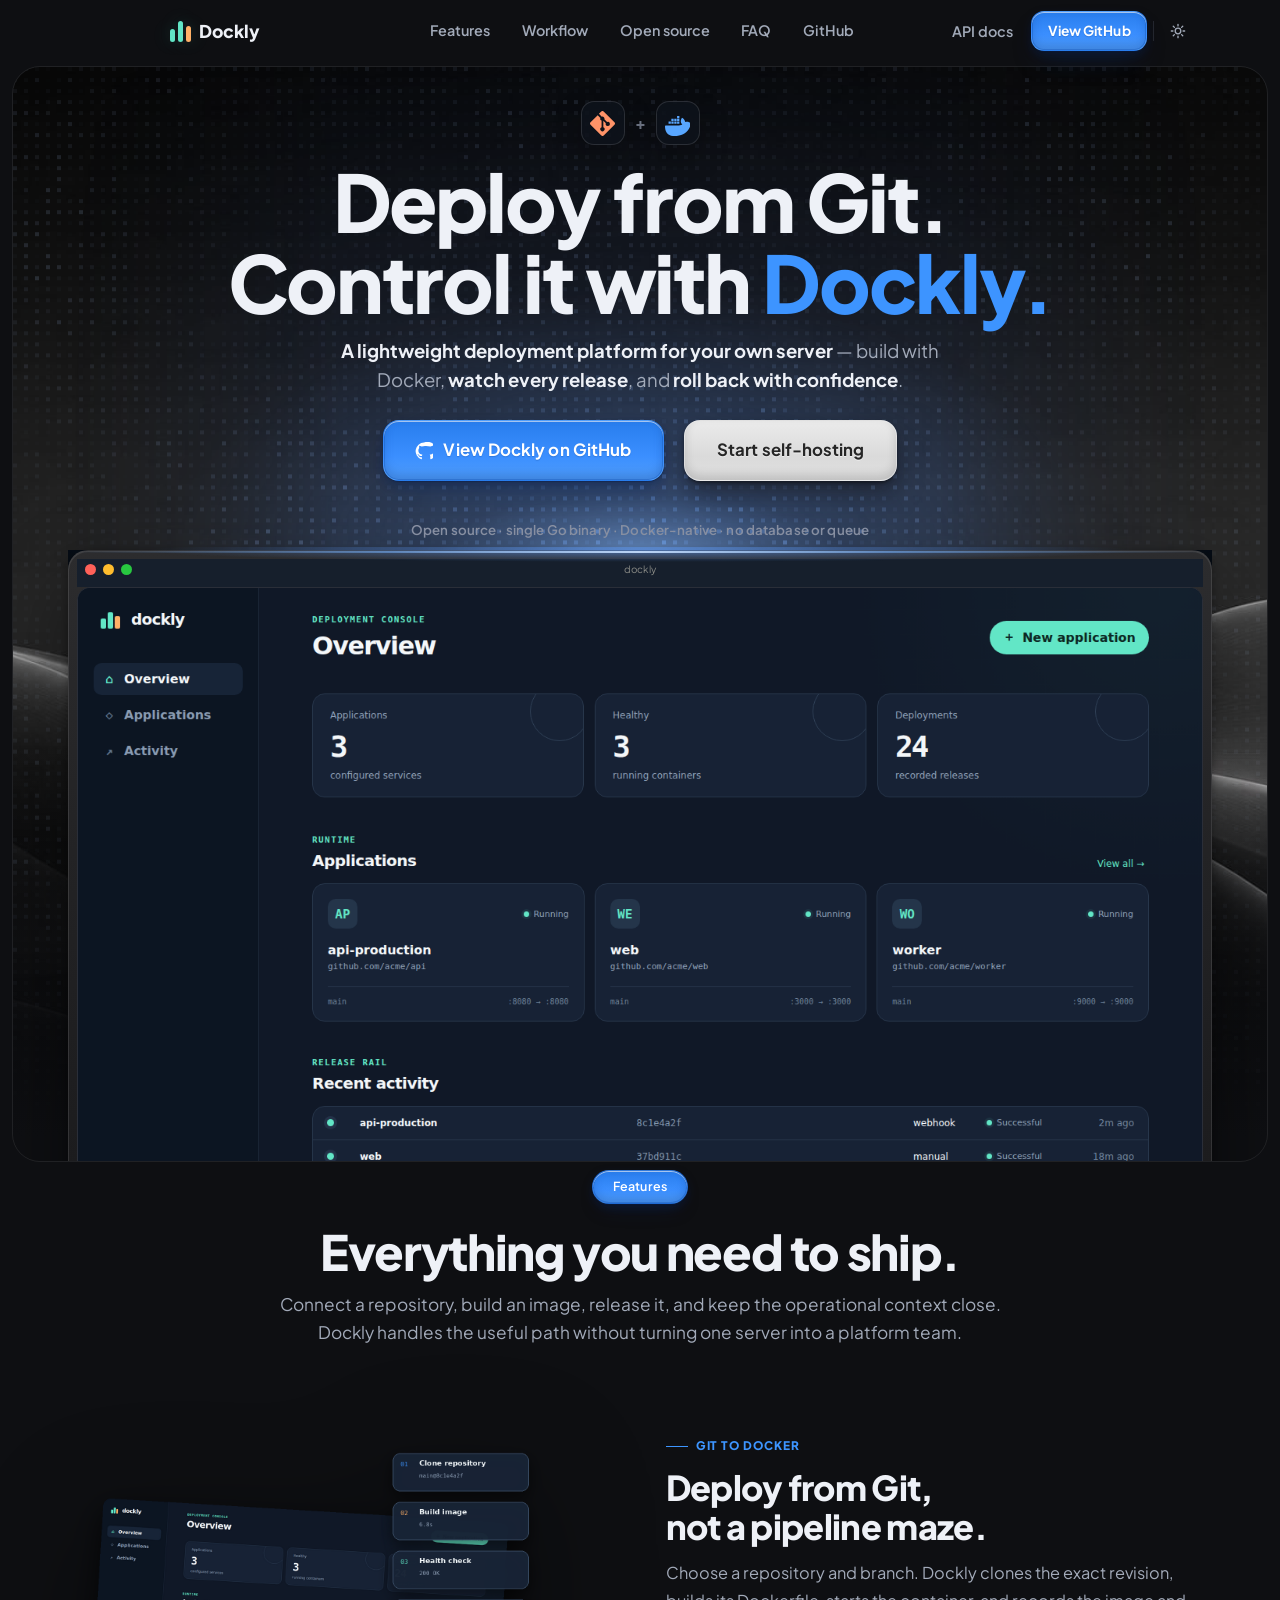
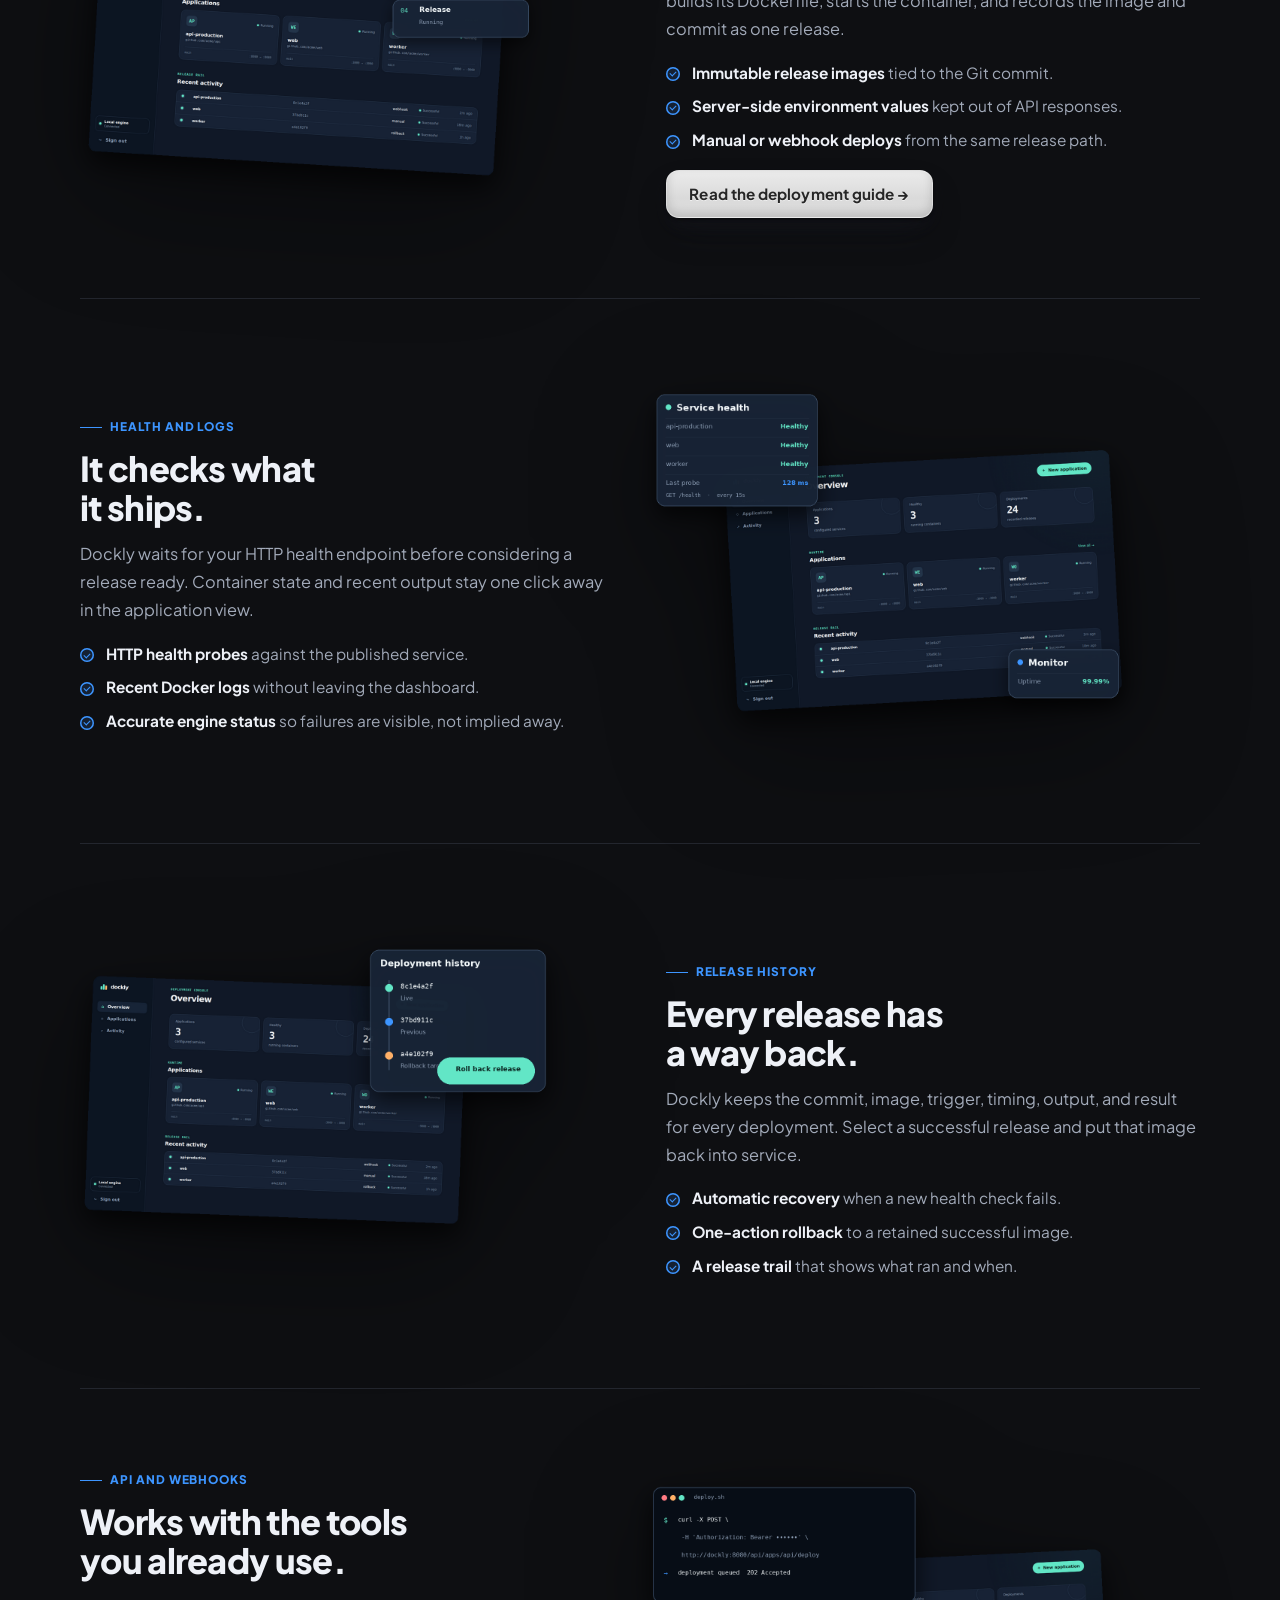
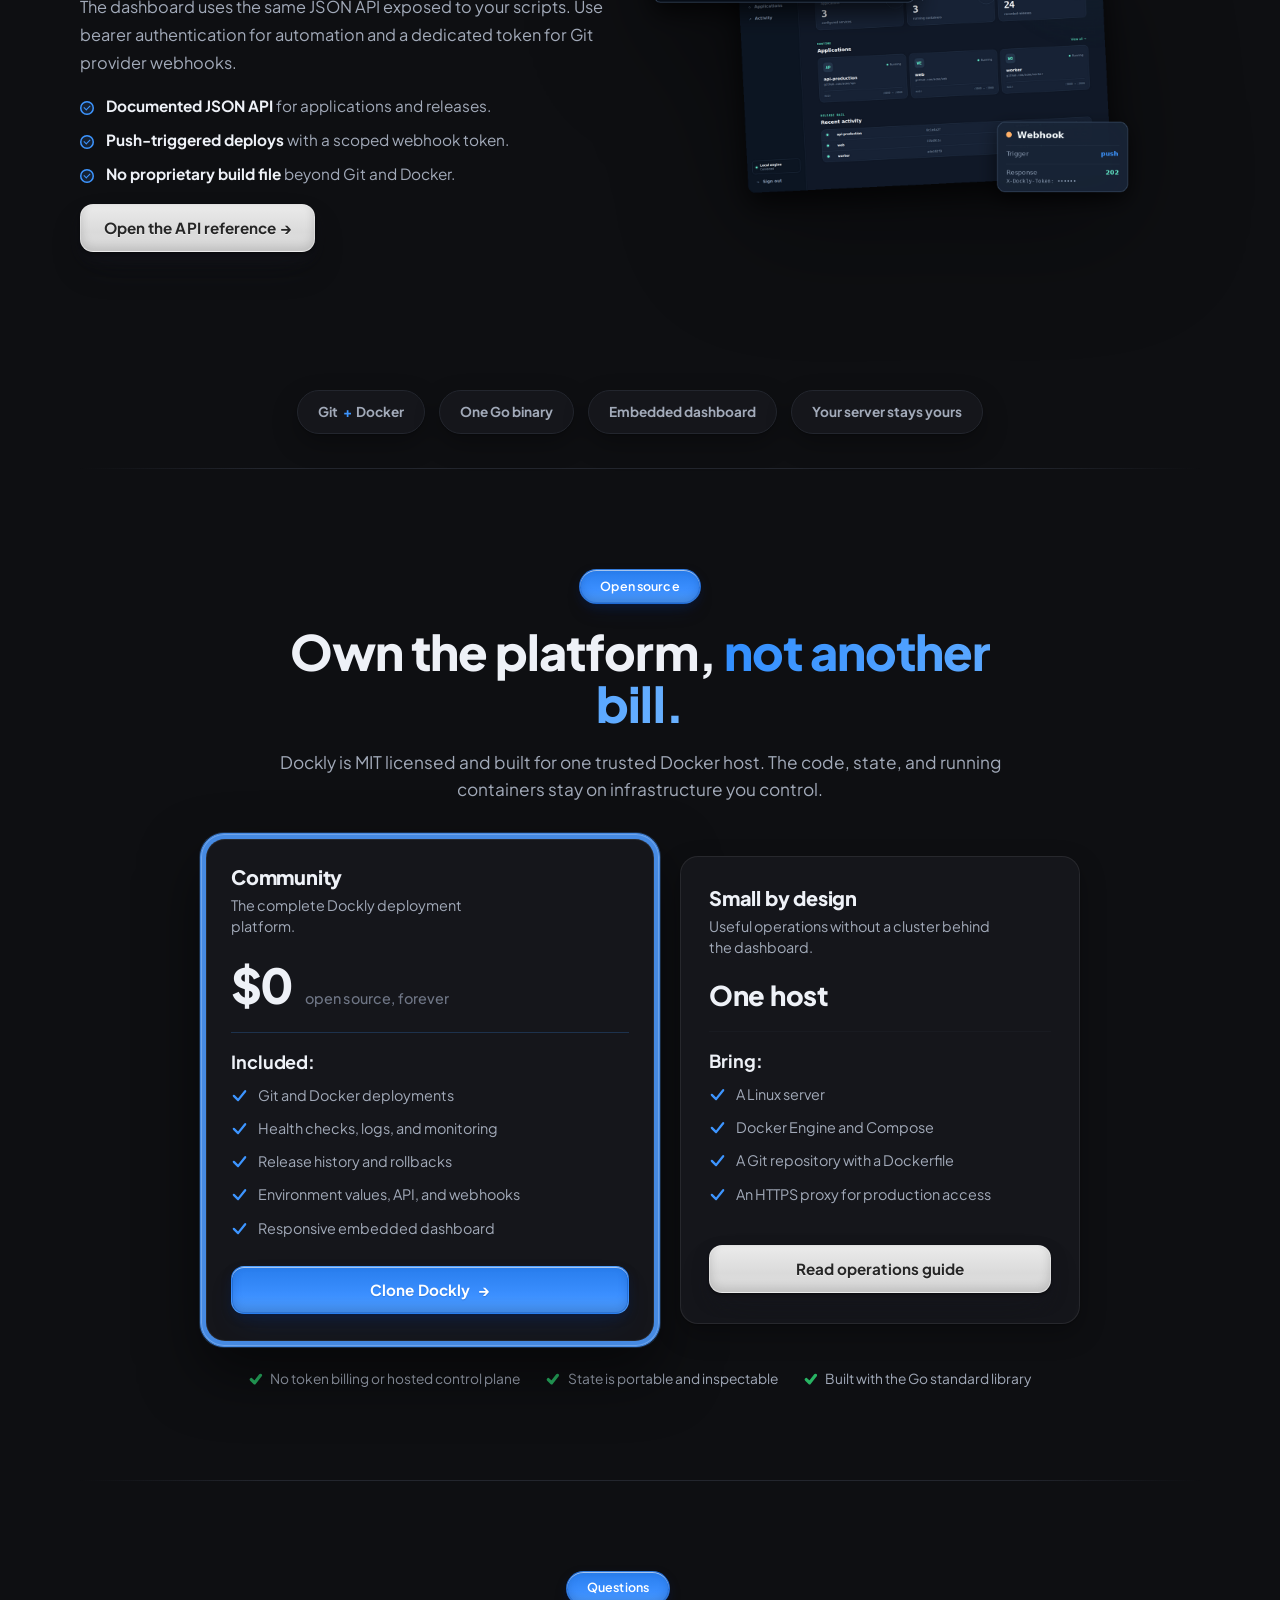
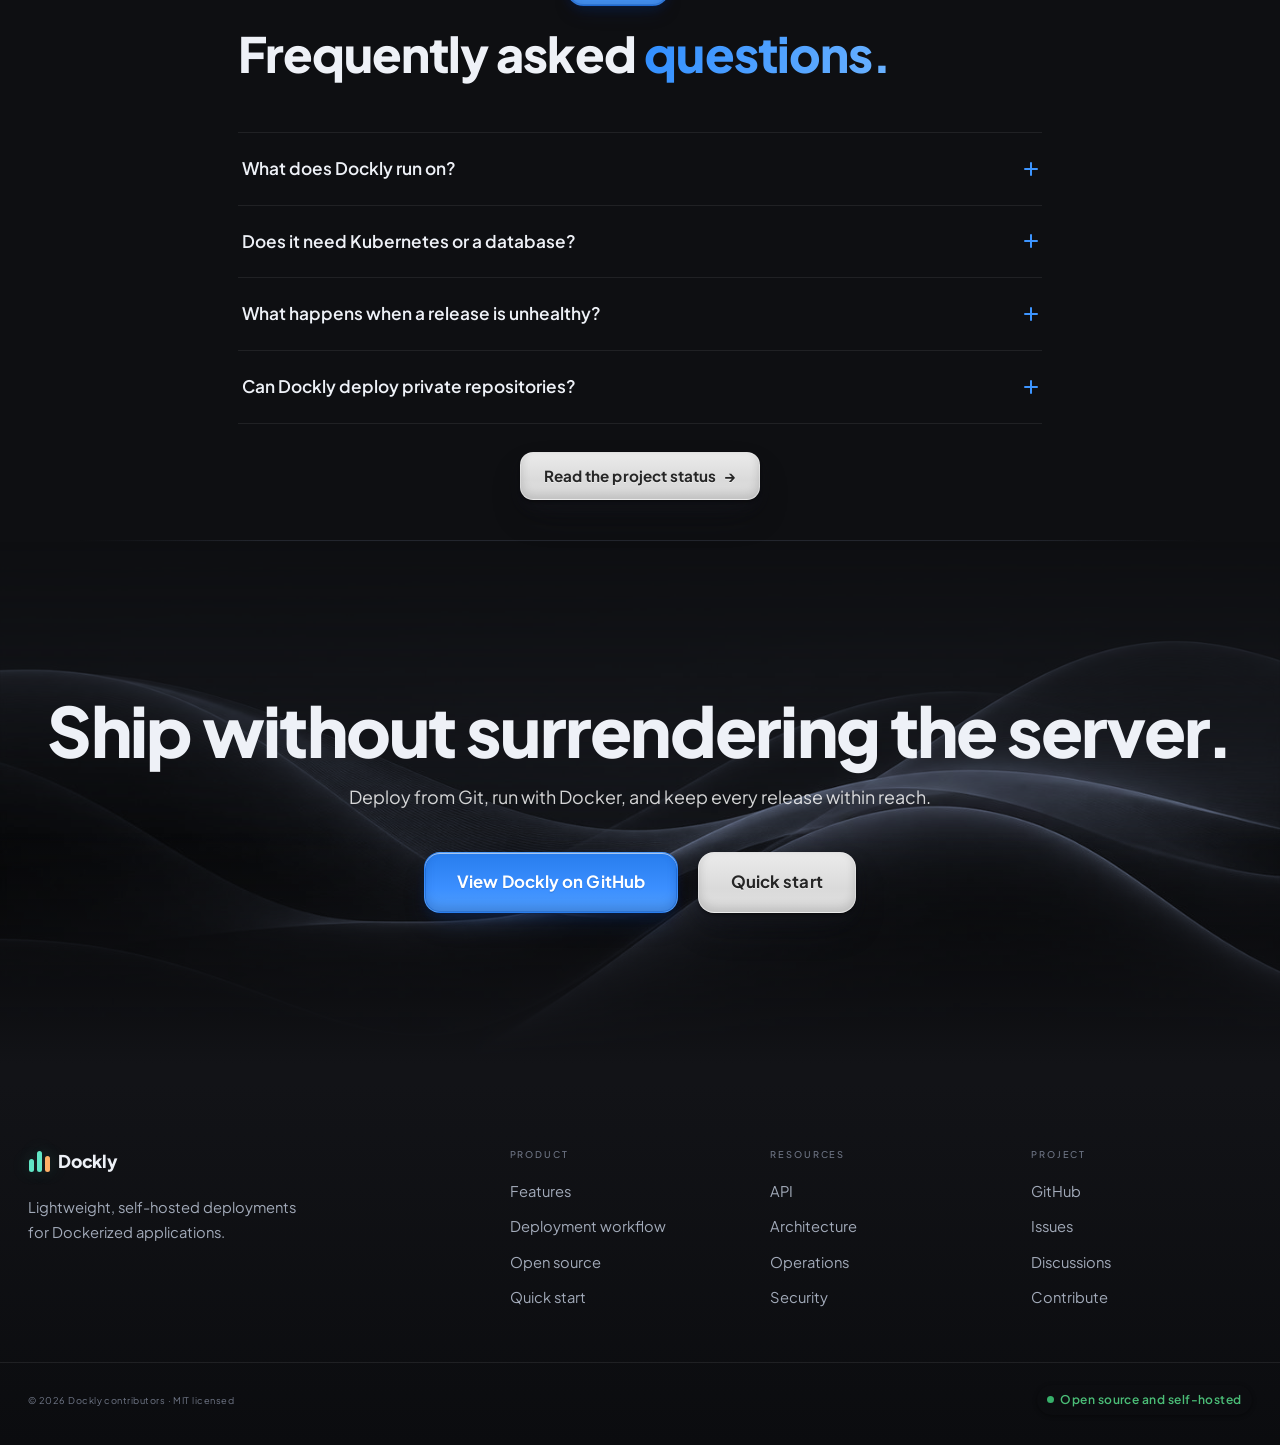
==== site/index.html @ cecd2de6 "Add Dockly public website" ====
<!DOCTYPE html>
<html lang="en" data-theme="dark">
<head>
<meta charset="UTF-8">
<meta name="viewport" content="width=device-width, initial-scale=1.0">
<title>Dockly — Lightweight self-hosted deployments</title>
<meta name="description" content="Dockly is a lightweight, open-source deployment platform. Deploy Dockerized applications from Git, monitor health, read logs, and roll back from one clean dashboard.">
<meta property="og:type" content="website">
<meta property="og:title" content="Dockly — Lightweight self-hosted deployments">
<meta property="og:description" content="Deploy from Git, run with Docker, and keep control of your infrastructure.">
<meta name="theme-color" content="#0d1118">
<link rel="icon" href="data:image/svg+xml,<svg xmlns='http://www.w3.org/2000/svg' viewBox='0 0 64 64'><rect width='64' height='64' rx='16' fill='%23101827'/><rect x='15' y='29' width='8' height='19' rx='3' fill='%2362e6c6'/><rect x='28' y='17' width='8' height='31' rx='3' fill='%2362e6c6'/><rect x='41' y='24' width='8' height='24' rx='3' fill='%23ffb067'/></svg>">
<script>(function(){try{var t=localStorage.getItem('dockly-site-theme');if(t!=='dark'&&t!=='light')t='dark';document.documentElement.dataset.theme=t}catch(e){document.documentElement.dataset.theme='dark'}})();</script>
<link rel="preconnect" href="https://fonts.googleapis.com">
<link rel="preconnect" href="https://fonts.gstatic.com" crossorigin>
<link href="https://fonts.googleapis.com/css2?family=Plus+Jakarta+Sans:wght@400;500;600;700;800&display=swap" rel="stylesheet">
<link rel="stylesheet" href="styles.css?v=2">
<link rel="stylesheet" href="overrides.css?v=2">
<link rel="stylesheet" href="pages.css?v=2">
<link rel="stylesheet" href="dockly.css?v=2">
</head>
<body>
<header class="nav" id="nav">
  <div class="nav-in">
    <a class="brand" href="#top" aria-label="Dockly home"><span class="brand-mark dockly-mark" aria-hidden="true"><i></i><i></i><i></i></span><span class="brand-word">Dockly</span></a>
    <nav class="nav-links" aria-label="Main navigation"><span class="nav-pill"><a href="#features">Features</a><a href="#workflow">Workflow</a><a href="#open-source">Open source</a><a href="#faq">FAQ</a><a href="https://github.com/pythonsaber2/dockly">GitHub</a></span></nav>
    <div class="nav-cta">
      <a class="nav-login" href="https://github.com/pythonsaber2/dockly/blob/main/docs/API.md">API docs</a>
      <a class="btn btn-blue nav-signup" href="https://github.com/pythonsaber2/dockly">View GitHub</a>
      <button class="theme-btn" id="themeBtn" type="button" aria-label="Toggle color theme"><svg class="ic-moon" viewBox="0 0 24 24" aria-hidden="true"><path d="M21 12.8A9 9 0 1 1 11.2 3a7 7 0 0 0 9.8 9.8Z"/></svg><svg class="ic-sun" viewBox="0 0 24 24" aria-hidden="true"><circle cx="12" cy="12" r="4.2"/><path d="M12 2v2.4M12 19.6V22M2 12h2.4M19.6 12H22M4.9 4.9l1.7 1.7M17.4 17.4l1.7 1.7M19.1 4.9l-1.7 1.7M6.6 17.4l-1.7 1.7"/></svg></button>
      <button class="nav-burger" id="navBurger" type="button" aria-label="Open menu" aria-expanded="false" aria-controls="navMenu"><span></span><span></span></button>
    </div>
  </div>
  <div class="nav-menu" id="navMenu"><a href="#features">Features</a><a href="#workflow">Workflow</a><a href="#open-source">Open source</a><a href="#faq">FAQ</a><a href="https://github.com/pythonsaber2/dockly/blob/main/docs/API.md">API docs</a><div class="nav-menu-ctas"><a class="btn btn-blue btn-block" href="https://github.com/pythonsaber2/dockly">View GitHub</a></div></div>
</header>
<main id="top">
<section class="hero">
  <div class="hero-bg" aria-hidden="true"><img class="hero-scene scene-light" src="assets/hero-bg-light.jpg" alt="" draggable="false" fetchpriority="high"><img class="hero-scene scene-dark" src="assets/hero-bg-dark.jpg" alt="" draggable="false" fetchpriority="high"><canvas class="hero-grid" id="flickerGrid"></canvas><div class="hero-fade"></div></div>
  <div class="hero-in">
    <div class="hero-logos" role="img" aria-label="Built for Git and Docker"><span class="hl-chip dockly-chip" title="Git"><svg viewBox="0 0 24 24" aria-hidden="true"><path d="M23.5 10.9 13.1.5a1.7 1.7 0 0 0-2.3 0L8.6 2.7l2.7 2.7a2 2 0 0 1 2.5 2.5l2.6 2.6a2 2 0 1 1-1.2 1.2l-2.4-2.4v6.3a2 2 0 1 1-1.7 0V9.2a2 2 0 0 1-1.1-2.6L7.4 4  .5 10.9a1.7 1.7 0 0 0 0 2.3l10.4 10.3a1.7 1.7 0 0 0 2.3 0l10.3-10.3a1.7 1.7 0 0 0 0-2.3Z"/></svg></span><span class="hero-plus">+</span><span class="hl-chip dockly-chip docker-chip" title="Docker"><svg viewBox="0 0 24 24" aria-hidden="true"><path d="M23.8 11.1c-.1-.1-1-.8-2.9-.8-.5 0-1 .1-1.5.2-.4-2.5-2.5-3.7-2.6-3.8l-.5-.3-.3.5c-.4.7-.7 1.5-.8 2.3-.2 1.5.3 2.8 1.4 3.7-1.3.7-3.3.9-3.7.9H.6c-.3 0-.6.3-.6.6 0 2 .3 4.7 1.8 6.6 1.7 2.1 4.2 3.1 7.5 3.1 7.1 0 12.4-3.3 14.9-9.4.8.1 2.5 0 3.4-1.8.1-.2.1-.5-.1-.7ZM3.4 10.1h2.2v2.2H3.4Zm2.7 0h2.2v2.2H6.1Zm2.8 0h2.2v2.2H8.9Zm2.7 0h2.2v2.2h-2.2ZM6.1 7.4h2.2v2.2H6.1Zm2.8 0h2.2v2.2H8.9Zm2.7 0h2.2v2.2h-2.2Zm0-2.7h2.2v2.2h-2.2Z"/></svg></span>
    </div>
    <h1 class="hero-h1">Deploy from Git.<br>Control it with <span class="h1-grad h1-brand">Dockly.</span></h1>
    <p class="hero-sub"><strong>A lightweight deployment platform for your own server</strong> — build with Docker, <strong>watch every release</strong>, and <strong>roll back with confidence</strong>.</p>
    <div class="hero-ctas"><a class="btn btn-blue btn-lg btn-os" href="https://github.com/pythonsaber2/dockly" data-magnetic><svg class="github-ic" viewBox="0 0 24 24" aria-hidden="true"><path d="M12 .7A11.5 11.5 0 0 0 8.4 23c.6.1.8-.3.8-.6v-2.2c-3.4.7-4.1-1.4-4.1-1.4-.5-1.4-1.3-1.8-1.3-1.8-1.1-.7.1-.7.1-.7 1.2.1 1.8 1.2 1.8 1.2 1 1.8 2.8 1.3 3.5 1 .1-.8.4-1.3.8-1.6-2.7-.3-5.5-1.3-5.5-5.8 0-1.3.5-2.3 1.2-3.1-.1-.3-.5-1.6.1-3.1 0 0 1-.3 3.2 1.2a11 11 0 0 1 5.8-.8c1.9 0 3.9.3 5.8.8 2.2-1.5 3.2-1.2 3.2-1.2.6 1.5.2 2.8.1 3.1.8.8 1.2 1.8 1.2 3.1 0 4.5-2.8 5.5-5.5 5.8.4.4.8 1.1.8 2.2v3.3c0 .3.2.7.8.6A11.5 11.5 0 0 0 12 .7Z"/></svg>View Dockly on GitHub</a><a class="btn btn-ink btn-lg" href="https://github.com/pythonsaber2/dockly#quick-start" data-magnetic>Start self-hosting</a></div>
    <p class="hero-note">Open source · single Go binary · Docker-native · no database or queue</p>
  </div>
  <div class="hero-device" id="heroDevice"><div class="device-glow" aria-hidden="true"></div><div class="device dockly-device"><div class="device-rim"><div class="device-top"><span class="dev-dots"><i></i><i></i><i></i></span><span class="dev-title">Dockly</span></div><div class="device-screen dockly-screen"><img src="assets/dockly-dashboard.png" alt="Dockly deployment dashboard showing healthy applications and recent releases" draggable="false"></div></div></div></div>
</section>
<section class="showcase" id="features"><div class="showcase-in"><div class="sec-head showcase-head rv"><span class="sec-tag"><span class="sec-tag-lit">Features</span></span><h2 class="sec-h2"><span class="sec-h2-w">Everything you need to ship.</span></h2><p class="sec-sub">Connect a repository, build an image, release it, and keep the operational context close. Dockly handles the useful path without turning one server into a platform team.</p></div>
  <div class="feat rv" id="workflow"><div class="feat-copy"><span class="feat-kicker"><i></i>Git to Docker</span><h2 class="feat-h">Deploy from Git,<br>not a pipeline maze.</h2><p class="feat-p">Choose a repository and branch. Dockly clones the exact revision, builds its Dockerfile, starts the container, and records the image and commit as one release.</p><ul class="feat-list"><li><b>Immutable release images</b> tied to the Git commit.</li><li><b>Server-side environment values</b> kept out of API responses.</li><li><b>Manual or webhook deploys</b> from the same release path.</li></ul><a class="btn btn-ink feat-more" href="https://github.com/pythonsaber2/dockly#deploying-an-application">Read the deployment guide <span class="btn-arrow">→</span></a></div><div class="feat-media"><img src="assets/home/feat-deploy.png" alt="Dockly deployment pipeline moving from repository clone through image build, health check, and release" draggable="false" loading="lazy"></div></div>
  <div class="feat rv"><div class="feat-copy"><span class="feat-kicker"><i></i>Health and logs</span><h2 class="feat-h">It checks what<br>it ships.</h2><p class="feat-p">Dockly waits for your HTTP health endpoint before considering a release ready. Container state and recent output stay one click away in the application view.</p><ul class="feat-list"><li><b>HTTP health probes</b> against the published service.</li><li><b>Recent Docker logs</b> without leaving the dashboard.</li><li><b>Accurate engine status</b> so failures are visible, not implied away.</li></ul></div><div class="feat-media"><img src="assets/home/feat-health.png" alt="Dockly service health panel showing three healthy applications and uptime monitoring" draggable="false" loading="lazy"></div></div>
  <div class="feat rv"><div class="feat-copy"><span class="feat-kicker"><i></i>Release history</span><h2 class="feat-h">Every release has<br>a way back.</h2><p class="feat-p">Dockly keeps the commit, image, trigger, timing, output, and result for every deployment. Select a successful release and put that image back into service.</p><ul class="feat-list"><li><b>Automatic recovery</b> when a new health check fails.</li><li><b>One-action rollback</b> to a retained successful image.</li><li><b>A release trail</b> that shows what ran and when.</li></ul></div><div class="feat-media"><img src="assets/home/feat-rollback.png" alt="Dockly deployment history with a previous image selected as a rollback target" draggable="false" loading="lazy"></div></div>
  <div class="feat rv"><div class="feat-copy"><span class="feat-kicker"><i></i>API and webhooks</span><h2 class="feat-h">Works with the tools<br>you already use.</h2><p class="feat-p">The dashboard uses the same JSON API exposed to your scripts. Use bearer authentication for automation and a dedicated token for Git provider webhooks.</p><ul class="feat-list"><li><b>Documented JSON API</b> for applications and releases.</li><li><b>Push-triggered deploys</b> with a scoped webhook token.</li><li><b>No proprietary build file</b> beyond Git and Docker.</li></ul><a class="btn btn-ink feat-more" href="https://github.com/pythonsaber2/dockly/blob/main/docs/API.md">Open the API reference <span class="btn-arrow">→</span></a></div><div class="feat-media"><img src="assets/home/feat-api.png" alt="Dockly API deployment request and token-authenticated webhook response" draggable="false" loading="lazy"></div></div>
</div></section>
<section class="proofstrip" aria-label="Product facts"><ul class="proofstrip-in rv"><li>Git <span class="ps-plus">+</span> Docker</li><li>One Go binary</li><li>Embedded dashboard</li><li>Your server stays yours</li></ul></section>
<hr class="divider">
<section class="pricing pricing-teaser" id="open-source"><div class="sect-in"><div class="sect-head sect-head-c rv"><span class="sec-tag">Open source</span><h2 class="sect-h2">Own the platform, <em>not another bill.</em></h2><p class="sect-sub">Dockly is MIT licensed and built for one trusted Docker host. The code, state, and running containers stay on infrastructure you control.</p></div><div class="price-grid price-grid-teaser rv"><article class="pcard pcard-pro"><div class="pcard-body"><div class="pcard-top"><div><h3 class="pcard-name">Community</h3><p class="pcard-desc">The complete Dockly deployment platform.</p></div></div><div class="pcard-price"><b class="price-num">$0</b><span class="pcard-per">open source, forever</span></div><p class="pcard-feats-lead">Included:</p><ul class="pcard-feats"><li>Git and Docker deployments</li><li>Health checks, logs, and monitoring</li><li>Release history and rollbacks</li><li>Environment values, API, and webhooks</li><li>Responsive embedded dashboard</li></ul><a class="btn btn-blue btn-block pcard-cta" href="https://github.com/pythonsaber2/dockly">Clone Dockly <span class="btn-arrow">→</span></a></div></article><article class="pcard"><div class="pcard-top"><div><h3 class="pcard-name">Small by design</h3><p class="pcard-desc">Useful operations without a cluster behind the dashboard.</p></div></div><div class="pcard-price"><b class="price-txt">One host</b></div><p class="pcard-feats-lead">Bring:</p><ul class="pcard-feats"><li>A Linux server</li><li>Docker Engine and Compose</li><li>A Git repository with a Dockerfile</li><li>An HTTPS proxy for production access</li></ul><a class="btn btn-ink btn-block pcard-cta" href="https://github.com/pythonsaber2/dockly/blob/main/docs/OPERATIONS.md">Read operations guide</a></article></div><div class="price-trust rv"><span><svg class="ck" viewBox="0 0 12 12"><path d="M2 6.6 4.9 9.4 10 2.9"/></svg>No token billing or hosted control plane</span><span><svg class="ck" viewBox="0 0 12 12"><path d="M2 6.6 4.9 9.4 10 2.9"/></svg>State is portable and inspectable</span><span><svg class="ck" viewBox="0 0 12 12"><path d="M2 6.6 4.9 9.4 10 2.9"/></svg>Built with the Go standard library</span></div></div></section>
<hr class="divider">
<section class="faq" id="faq"><div class="sect-in sect-in-narrow"><div class="sect-head rv"><span class="sec-tag">Questions</span><h2 class="sect-h2">Frequently asked <em>questions.</em></h2></div><div class="faq-list rv"><details class="qa"><summary>What does Dockly run on?<span class="qa-x"></span></summary><div class="qa-content"><p>Dockly targets a single trusted Linux host with Docker Engine. The provided Compose file mounts the Docker socket and stores state in a named volume.</p></div></details><details class="qa"><summary>Does it need Kubernetes or a database?<span class="qa-x"></span></summary><div class="qa-content"><p>No. Dockly is one Go binary with an embedded dashboard and an atomic JSON state file. Git and the Docker CLI are its runtime contracts.</p></div></details><details class="qa"><summary>What happens when a release is unhealthy?<span class="qa-x"></span></summary><div class="qa-content"><p>Dockly removes the unhealthy container and attempts to restore the image that was running before the deployment. The failed release remains in history with its error and output.</p></div></details><details class="qa"><summary>Can Dockly deploy private repositories?<span class="qa-x"></span></summary><div class="qa-content"><p>Private repositories work when Git credentials are already available inside the Dockly runtime. First-class deploy-key management and encrypted-at-rest secrets are intentionally beyond the current MVP.</p></div></details></div><div class="faq-more rv"><a class="btn btn-ink" href="https://github.com/pythonsaber2/dockly#project-status">Read the project status <span class="btn-arrow">→</span></a></div></div></section>
<hr class="divider">
<section class="cta"><div class="cta-bg" aria-hidden="true"><div class="cta-scene scene-light" style="background-image:url('assets/hero-bg-light.jpg')"></div><div class="cta-scene scene-dark" style="background-image:url('assets/hero-bg-dark.jpg')"></div><div class="cta-fade"></div></div><div class="cta-in rv"><h2 class="cta-h2">Ship without surrendering the server.</h2><p class="cta-sub">Deploy from Git, run with Docker, and keep every release within reach.</p><div class="cta-btns"><div class="hero-ctas"><a class="btn btn-blue btn-lg" href="https://github.com/pythonsaber2/dockly" data-magnetic>View Dockly on GitHub</a><a class="btn btn-silver btn-lg" href="https://github.com/pythonsaber2/dockly#quick-start" data-magnetic>Quick start</a></div></div></div></section>
</main>
<footer class="footer"><div class="foot-in"><div class="foot-brand"><a class="brand brand-foot" href="#top"><span class="brand-mark dockly-mark" aria-hidden="true"><i></i><i></i><i></i></span><span class="brand-word">Dockly</span></a><p>Lightweight, self-hosted deployments<br>for Dockerized applications.</p></div><div class="foot-col"><b>PRODUCT</b><a href="#features">Features</a><a href="#workflow">Deployment workflow</a><a href="#open-source">Open source</a><a href="https://github.com/pythonsaber2/dockly#quick-start">Quick start</a></div><div class="foot-col"><b>RESOURCES</b><a href="https://github.com/pythonsaber2/dockly/blob/main/docs/API.md">API</a><a href="https://github.com/pythonsaber2/dockly/blob/main/docs/ARCHITECTURE.md">Architecture</a><a href="https://github.com/pythonsaber2/dockly/blob/main/docs/OPERATIONS.md">Operations</a><a href="https://github.com/pythonsaber2/dockly/blob/main/SECURITY.md">Security</a></div><div class="foot-col"><b>PROJECT</b><a href="https://github.com/pythonsaber2/dockly">GitHub</a><a href="https://github.com/pythonsaber2/dockly/issues">Issues</a><a href="https://github.com/pythonsaber2/dockly/discussions">Discussions</a><a href="https://github.com/pythonsaber2/dockly/blob/main/CONTRIBUTING.md">Contribute</a></div></div><div class="foot-base"><span>© 2026 Dockly contributors · MIT licensed</span><span class="foot-led"><i></i><span class="foot-led-txt">Open source and self-hosted</span></span></div></footer>
<script defer src="script.js?v=1"></script>
<script defer src="site.js?v=1"></script>
</body></html>
---- site/styles.css ----
:root{--bg:#f6f9ff;--sky:#eef2fc;--ink:#181b23;--body-c:#4c5364;--mut:#8a92a6;--line:#e8ebf2;--line-2:#f0f2f7;--blue:#3d95ff;--blue-deep:#1f86f7;--grad:linear-gradient(115deg,#2f8dff,#6bb2ff);--grad-ui:linear-gradient(115deg,#3a95ff,#6bb2ff);--sans:"Plus Jakarta Sans",system-ui,sans-serif;--disp:"Plus Jakarta Sans",system-ui,sans-serif;--mono:"Plus Jakarta Sans",system-ui,sans-serif;--ui:system-ui,-apple-system,'Segoe UI',Roboto,sans-serif;--r:20px;--ease:cubic-bezier(.22,1,.36,1);--card-sh:0 1px 2px rgba(24,32,63,.04),0 6px 16px rgba(24,32,63,.05);--card-sh-hover:0 2px 4px rgba(24,32,63,.05),0 12px 28px rgba(52,86,180,.10),0 24px 56px rgba(52,86,180,.08);--dev-screen:#ffffff;--dev-row:#f5f7fc;--dev-row-bd:#e9edf5;--dev-text:#232733;--dev-mut:#8992a6}*{margin:0;padding:0;box-sizing:border-box}html{scroll-behavior:smooth;color-scheme:light}@media (prefers-reduced-motion:reduce){html{scroll-behavior:auto}*,::after,::before{animation-duration:NaNs!important;animation-iteration-count:1!important;transition-duration:NaNs!important}}body{font-family:var(--sans);background:var(--bg);color:var(--ink);line-height:1.6;-webkit-font-smoothing:antialiased;overflow-x:hidden;transition:background .3s,color .3s}::selection{background:var(--blue);color:#fff}::-webkit-scrollbar{width:11px}::-webkit-scrollbar-track{background:#f3f5fa}::-webkit-scrollbar-thumb{background:#c6cddd;border-radius:6px;border:3px solid #f3f5fa}::-webkit-scrollbar-thumb:hover{background:var(--blue)}img{max-width:100%}a{color:inherit}.btn:focus-visible,.theme-btn:focus-visible{outline-offset:3px}.brand{transition:opacity .18s}.brand:hover{opacity:.82}code{font-family:var(--mono);font-size:.82em;background:#f1f4fa;padding:.12em .45em;border-radius:6px;border:1px solid var(--line);color:#3d63e8}.btn{position:relative;overflow:hidden;display:inline-flex;align-items:center;justify-content:center;gap:.5em;font-family:var(--disp);font-weight:700;font-size:.95rem;letter-spacing:.005em;padding:.72em 1.5em;border-radius:13px;text-decoration:none;cursor:pointer;--ripple:rgba(255,255,255,.4);transition:transform .18s var(--ease),box-shadow .18s var(--ease),background .18s,color .18s,border-color .18s;user-select:none;-webkit-user-select:none;white-space:nowrap;border:1px solid transparent}.btn:active{transform:scale(.97)}.btn-ripple{position:absolute;border-radius:50%;pointer-events:none;transform:translate(-50%,-50%) scale(0);background:var(--ripple);animation:ripple .58s var(--ease) forwards}@keyframes ripple{to{transform:translate(-50%,-50%) scale(1);opacity:0}}@keyframes dlbob{0%,100%{transform:translateY(0)}45%{transform:translateY(2.5px)}}.btn-blue{--ripple:rgba(255,255,255,.5);color:#fff;background:linear-gradient(180deg,#287ded 0,#3b8fff 60%,#519efa 100%);box-shadow:inset 0 1px 0 rgba(255,255,255,.6),inset 0 0 0 1px rgba(22,88,185,.4),inset 0 -5px 10px rgba(15,66,150,.3),0 1px 1px rgba(10,28,66,.4),0 4px 10px rgba(10,32,80,.38),0 14px 28px -10px rgba(14,44,100,.45);text-shadow:0 1px 1px rgba(18,70,150,.3)}.btn-blue:hover{transform:translateY(-2px);box-shadow:inset 0 1px 0 rgba(255,255,255,.68),inset 0 0 0 1px rgba(22,88,185,.4),inset 0 -5px 10px rgba(15,66,150,.3),0 2px 3px rgba(10,28,66,.4),0 9px 18px rgba(10,32,80,.42),0 20px 38px -10px rgba(14,44,100,.5)}.btn-blue:active{transform:translateY(1px) scale(.985);background:linear-gradient(180deg,#2a7fee 0,#3b8fff 60%,#519efa 100%);box-shadow:inset 0 3px 7px rgba(11,54,126,.55),inset 0 1px 0 rgba(255,255,255,.22),inset 0 0 0 1px rgba(22,88,185,.45),0 1px 3px rgba(45,139,255,.2)}.pcard-pro .btn-blue:active{background:linear-gradient(#0b6be9 0,#3489d3 60%,#489ded 100%);box-shadow:inset 0 3px 7px rgba(11,54,126,0),inset 0 1px 0 rgba(255,255,255,0),inset 0 0 0 1px rgba(22,88,185,0),0 1px 3px rgba(45,139,255,0)}.btn-ink{--ripple:rgba(255,255,255,.32);color:#fff;background:linear-gradient(180deg,rgba(255,255,255,.16) 0,rgba(255,255,255,.04) 40%,rgba(255,255,255,0) 56%),linear-gradient(180deg,#3f4552 0,#2b303b 52%,#161922 100%);box-shadow:inset 0 1px 0 rgba(255,255,255,.22),inset 0 0 0 1px rgba(0,0,0,.45),inset 0 -5px 10px rgba(0,0,0,.32),0 1px 1px rgba(0,0,0,.38),0 4px 9px rgba(20,22,30,.32),0 12px 26px -8px rgba(20,22,30,.42);text-shadow:0 1px 1px rgba(0,0,0,.45)}.btn-ink:hover{transform:translateY(-2px);box-shadow:inset 0 1px 0 rgba(255,255,255,.28),inset 0 0 0 1px rgba(0,0,0,.45),inset 0 -5px 10px rgba(0,0,0,.32),0 2px 3px rgba(0,0,0,.38),0 8px 16px rgba(20,22,30,.38),0 18px 36px -10px rgba(20,22,30,.48)}.btn-ink:active{transform:translateY(1px) scale(.985);background:linear-gradient(180deg,#1a1d26 0,#2b303b 60%,#3a404d 100%);box-shadow:inset 0 3px 7px rgba(0,0,0,.62),inset 0 1px 0 rgba(255,255,255,.1),inset 0 0 0 1px rgba(0,0,0,.55),0 1px 3px rgba(0,0,0,.3)}.btn-lg{padding:.95em 1.9em;font-size:1.05rem;border-radius:16px}.btn-block{width:100%}.chip{font-family:var(--mono);font-size:.68rem;letter-spacing:.04em;font-weight:500;padding:.55em 1.1em;border-radius:999px;color:#fff;background:rgba(28,48,115,.28);border:1px solid rgba(255,255,255,.42);backdrop-filter:blur(12px);-webkit-backdrop-filter:blur(12px);text-shadow:0 1px 6px rgba(20,35,90,.45);user-select:none;-webkit-user-select:none}.rv{opacity:0;transform:translateY(18px);transition:opacity .6s var(--ease),transform .6s var(--ease)}.rv.on{opacity:1;transform:none}.nav{position:fixed;top:0;left:0;right:0;z-index:100;padding:6px 16px;color:var(--ink);border-bottom:1px solid transparent;transition:background .3s,border-color .3s,box-shadow .3s}.nav-in{max-width:1365px;margin:0 auto;height:50px;display:flex;align-items:center;gap:16px;padding:0 8px 0 12px}.nav.scrolled{background:rgba(255,255,255,.78);border-bottom-color:var(--line);backdrop-filter:blur(16px) saturate(1.4);-webkit-backdrop-filter:blur(16px) saturate(1.4);box-shadow:0 10px 30px rgba(24,32,63,.06)}.brand{display:inline-flex;align-items:center;gap:.5em;text-decoration:none;user-select:none;-webkit-user-select:none}.brand-word{font-family:var(--disp);font-weight:800;font-size:1.1rem;letter-spacing:-.01em;color:var(--ink)}.nav-links{flex:1;display:flex;justify-content:center}.nav-pill{display:inline-flex;align-items:center;gap:6px}.nav-links a{text-decoration:none;font-weight:600;font-size:.9rem;color:var(--body-c);padding:.45em .9em;border-radius:8px;transition:color .15s,background .15s}.nav-links a:hover{color:var(--ink);background:rgba(40,60,100,.06)}.nav-cta{display:flex;gap:8px;align-items:center}.nav-cta .btn{font-size:.86rem;padding:.6em 1.25em}.nav-cta .os-ic{width:14px;height:14px}@media (max-width:680px){.nav-cta .btn-ink{display:none}}.theme-btn{position:relative;flex:none;cursor:pointer;width:38px;height:38px;border-radius:50%;margin-left:4px;display:flex;align-items:center;justify-content:center;color:var(--body-c);border:0;background:0 0;transition:background .2s,color .2s,transform .2s var(--ease)}.theme-btn::before{content:"";position:absolute;left:-6px;top:50%;transform:translateY(-50%);width:1px;height:20px;background:var(--line)}.theme-btn:hover{color:var(--ink);background:rgba(40,60,100,.08)}.theme-btn:active{transform:scale(.92)}.theme-btn svg{width:16px;height:16px;fill:none;stroke:currentColor;stroke-width:2;stroke-linecap:round;stroke-linejoin:round}.ic-sun{display:none}.hero{position:relative;margin:66px 12px 0;padding:34px 0 0;overflow:hidden;border-radius:28px;min-height:calc(100svh - 78px);display:flex;flex-direction:column;align-items:center}.hero::after{content:"";position:absolute;left:0;right:0;bottom:0;height:230px;z-index:5;background:0 0;pointer-events:none}.hero-bg{position:absolute;inset:0;z-index:-1;background:linear-gradient(180deg,#5b86f0 0,#8fb1f6 9%,#d3e2fb 25%,#fff 52%,#f6f8fb 78%,#edeff3 100%)}.hero-scene{position:absolute;top:0;left:0;width:100%;height:min(100%,1150px);object-fit:cover;object-position:center top;-webkit-user-drag:none;user-select:none;-webkit-mask-image:linear-gradient(180deg,#000 74%,transparent 98%);mask-image:linear-gradient(180deg,#000 74%,transparent 98%)}.scene-dark{opacity:0}.cta-scene,.hero-scene{transition:opacity .6s var(--ease)}.hero-grid{position:absolute;inset:0;width:100%;height:100%;pointer-events:none;opacity:1;-webkit-mask-image:radial-gradient(ellipse 108% 112% at 50% 42%,#000 0%,#000 66%,rgba(0,0,0,.55) 88%,transparent 100%);mask-image:radial-gradient(ellipse 108% 112% at 50% 42%,#000 0%,#000 66%,rgba(0,0,0,.55) 88%,transparent 100%);mix-blend-mode:multiply}.hero-bg::after{content:"";position:absolute;left:0;right:0;top:0;height:190px;background:0 0}.hero-fade{position:absolute;left:0;right:0;bottom:0;height:38%;background:linear-gradient(180deg,rgba(255,255,255,0) 0,var(--bg) 94%)}.hero-in{position:relative;z-index:2;width:100%;max-width:900px;margin:auto auto 10px;padding:0 28px;display:flex;flex-direction:column;align-items:center;text-align:center}.hero-h1{font-family:var(--disp);font-weight:800;font-size:clamp(2.9rem,6.2vw,5rem);line-height:1.02;letter-spacing:-.026em;color:var(--ink);margin-bottom:14px}.h1-grad{position:relative;display:inline-block;font-family:var(--disp);font-weight:800;font-size:.9em;letter-spacing:-.04em;color:#3d94ff}.h1-brand{font-family:var(--disp);font-weight:800;font-size:1em;letter-spacing:-.026em}@media (prefers-reduced-motion:reduce){.h1-grad{animation:none}}.hero-sub{font-size:1.16rem;line-height:1.55;color:var(--body-c);max-width:44ch;margin-bottom:18px}.hero-sub strong{color:var(--ink);font-weight:700}.hero-logos{display:contents}.hl-chip{position:absolute;z-index:0;display:flex;align-items:center;justify-content:center;border-radius:27%;border:1px solid rgba(255,255,255,.2);-webkit-backdrop-filter:blur(16px) saturate(1.3);backdrop-filter:blur(16px) saturate(1.3)}.hl-chip::after{content:"";position:absolute;inset:-80%;z-index:-1;border-radius:50%;pointer-events:none;mix-blend-mode:screen}.hl-chip svg{width:52%;height:52%}.hl-claude{width:clamp(84px,9vw,128px);aspect-ratio:1;left:calc(231px - 25vw);top:38%;transform:translateX(-50%) rotate(14deg);animation:6.5s ease-in-out infinite floatA;background:linear-gradient(155deg,rgba(240,150,110,.82),rgba(214,110,72,.68));border-color:rgba(255,206,172,.7);box-shadow:inset 0 1px 0 rgba(255,255,255,.5),0 0 5px rgba(255,170,120,.85),0 0 16px rgba(250,130,80,.6),0 0 46px rgba(240,110,60,.4),0 12px 30px -10px rgba(200,88,48,.5)}.hl-claude::after{background:radial-gradient(circle at 50% 50%,rgba(255,170,110,.5),rgba(244,116,64,.2) 30%,rgba(240,100,50,.08) 45%,rgba(238,96,48,.03) 58%,transparent 70%)}.hl-claude svg{fill:#fff;filter:drop-shadow(0 1px 2px rgba(150,60,30,.4))}.hl-codex{width:clamp(84px,9vw,128px);aspect-ratio:1;left:calc(100% + 25vw - 231px);top:-20%;transform:translateX(-50%) rotate(-15deg);animation:7.5s ease-in-out infinite floatB;background:linear-gradient(155deg,#393939,rgba(0,0,0,.91));border-color:rgba(255,255,255,.28);box-shadow:inset 0 1px 0 rgba(255,255,255,.2),0 0 5px rgba(220,235,255,.4),0 0 16px rgba(190,215,255,.25),0 0 46px rgba(160,195,255,.18),0 12px 30px -10px rgba(0,0,0,.55)}.hl-codex::after{background:radial-gradient(circle at 50% 50%,rgba(238,246,255,.5),rgba(178,208,255,.2) 30%,rgba(158,192,255,.08) 45%,rgba(155,190,255,.03) 58%,transparent 70%)}.hl-codex svg{fill:#fff;filter:drop-shadow(0 1px 2px rgba(0,0,0,.45))}@keyframes floatA{0%,100%{transform:translateX(-50%) translateY(0) rotate(14deg)}50%{transform:translateX(-50%) translateY(-13px) rotate(17deg)}}@keyframes floatB{0%,100%{transform:translateX(-50%) translateY(0) rotate(-15deg)}50%{transform:translateX(-50%) translateY(-15px) rotate(-18deg)}}@media (prefers-reduced-motion:reduce){.hl-chip{animation:none}}html:not([data-theme=dark]) .hl-chip::after{display:none}html:not([data-theme=dark]) .hl-claude{box-shadow:inset 0 1px 0 rgba(255,255,255,.5),0 12px 30px -10px rgba(200,88,48,.4)}html:not([data-theme=dark]) .hl-codex{box-shadow:inset 0 1px 0 rgba(255,255,255,.2),0 12px 30px -10px rgba(0,0,0,.4)}html:not([data-theme=dark]) .hl-codex svg{filter:none}.hero-in>.hero-ctas,.hero-in>.hero-h1,.hero-in>.hero-sub{position:relative;z-index:1}@media (max-width:900px){.hl-chip{display:none}}.hero-ctas{display:flex;gap:20px;flex-wrap:wrap;justify-content:center;margin-top:8px;margin-bottom:20px}.btn-os{gap:.6em}.os-ic{width:17px;height:17px;fill:currentColor;flex:none;transition:transform .2s var(--ease)}.btn-os:hover .os-ic{animation:.9s ease-in-out infinite dlbob}.hero-device{position:relative;width:100%;max-width:1410px;margin:auto auto -140px;padding:0 28px}.device-glow{position:absolute;left:50%;top:6px;width:calc(100% - 56px);height:560px;z-index:1;transform:translate(-50%,-100%);pointer-events:none;opacity:0;animation:glowIn 1s var(--ease) .5s forwards;-webkit-mask-image:linear-gradient(90deg,transparent 0%,#000 24%,#000 76%,transparent 100%);mask-image:linear-gradient(90deg,transparent 0%,#000 24%,#000 76%,transparent 100%);filter:blur(2px);background:radial-gradient(ellipse 24% 15% at 50% 100%,rgba(140,190,255,.55),rgba(140,190,255,.16) 44%,transparent 74%),radial-gradient(ellipse 52% 58% at 50% 100%,rgba(96,158,255,.3),transparent 80%),radial-gradient(ellipse 118% 124% at 50% 100%,rgba(47,105,230,.14),transparent 85%)}.device{position:relative;z-index:4;transition:transform .3s var(--ease);transform-style:preserve-3d;will-change:transform;user-select:none;-webkit-user-select:none}.device-rim{position:relative;border-radius:20px;padding:8px;background:linear-gradient(180deg,#2c2c2e,#232325 40%,#19191b);border:1px solid rgba(255,255,255,.1);box-shadow:inset 0 1px 0 rgba(255,255,255,.09),0 2px 8px rgba(0,0,0,.35),0 34px 80px rgba(0,0,0,.42)}.device-rim::before{content:"";position:absolute;left:0;right:0;top:-4px;height:16px;pointer-events:none;z-index:2;background:linear-gradient(90deg,transparent 0,rgba(120,180,255,.5) 28%,rgba(200,224,255,.9) 50%,rgba(120,180,255,.5) 72%,transparent 100%) center 4px/100% 2px no-repeat,radial-gradient(ellipse 60% 100% at 50% 22%,rgba(96,158,255,.55),rgba(96,158,255,0) 72%);filter:blur(.3px)}.hero-device .dev-title{color:#8a8b86}.hero-device .dev-dots i{background:#3a3a3d}.hero-device .dev-dots i:first-child{background:#ff6159}.hero-device .dev-dots i:nth-child(2){background:#ffbd2e}.hero-device .dev-dots i:nth-child(3){background:#28c840}.device-top{position:relative;display:flex;align-items:center;gap:12px;padding:5px 8px 12px;user-select:none;-webkit-user-select:none}.dev-dots{display:flex;gap:7px}.dev-dots i{width:11px;height:11px;border-radius:50%;background:#dfe3ec}.dev-dots i:first-child{background:#ff6159}.dev-dots i:nth-child(2){background:#ffbd2e}.dev-dots i:nth-child(3){background:#28c840}@keyframes ledpulse{0%,100%{opacity:1}50%{opacity:.35}}.dev-title{position:absolute;left:50%;transform:translateX(-50%);font-family:var(--sans);font-size:.62rem;letter-spacing:.02em;color:var(--dev-mut)}.device-screen{background:var(--dev-screen);border-radius:13px;padding:16px;border:1px solid var(--dev-row-bd);font-family:var(--ui);font-size:.84rem;line-height:1.55;color:var(--dev-text);text-align:left}.acts{display:grid;gap:6px;margin:10px 0 2px}.caret{display:inline-block;width:2px;height:1em;border-radius:1px;background:var(--blue);vertical-align:-.15em;margin-left:.25em;animation:1.05s steps(1) infinite blink}@keyframes blink{50%{opacity:0}}.composer{margin-top:14px;background:var(--dev-row);border:1px solid var(--dev-row-bd);border-radius:12px;padding:10px 12px;user-select:none;-webkit-user-select:none}.device-screen.app-screen{display:flex;padding:0;overflow:hidden;min-height:600px;background:#1c1c1e;border-color:rgba(255,255,255,.07);box-shadow:inset 0 2px 10px rgba(0,0,0,.45);color:#e2e3df}.app-side{width:20%;flex:none;display:flex;flex-direction:column;gap:7px;padding:12px 11px;border-right:1px solid rgba(255,255,255,.07)}.app-screen .msx-seg span{font-size:.66rem}.app-screen .msx-new{font-size:.7rem}.app-screen .msx-label{font-size:.6rem}.app-screen .msx-item{font-size:.68rem}.app-screen .msx-item b{font-size:.54rem}.app-screen .msx-user{font-size:.66rem}.app-screen .msx-head b{font-size:.68rem}.app-screen .msx-eng{font-size:.66rem}.app-screen .msx-vseg i{font-size:.58rem}.app-screen .mcx-input{font-size:.68rem}.app-screen .mcx-row{font-size:.6rem}.app-chat{flex:1;min-width:0;display:flex;flex-direction:column}.app-chat .msx-comp{margin:12px 14px 14px}.ac-body{padding:16px 16px 0;flex:1;display:flex;flex-direction:column;align-items:stretch;gap:16px}.hx-user{align-self:flex-end;max-width:78%;font-size:.8rem;font-weight:460;line-height:1.6;color:#e2e3df;padding:8px 14px;background:linear-gradient(180deg,rgba(255,255,255,.075),rgba(255,255,255,.05));border:1px solid rgba(255,255,255,.09);border-radius:15px 15px 7px;box-shadow:0 8px 22px -12px rgba(0,0,0,.6),inset 0 1px 0 rgba(255,255,255,.07)}.hx-tools{display:flex;flex-direction:column;gap:5px;padding:0 2px}.hx-tool{display:flex;align-items:baseline;gap:7px;font-size:.78rem;color:#9d9e9a;white-space:nowrap;overflow:hidden}.hxv{color:#9d9e9a;font-weight:600}.hxt{color:#e2e3df}.hxm{color:#626360;font-weight:500}.hx-tool.run .hxv{background:linear-gradient(90deg,rgba(157,158,154,.45) 0,rgba(255,255,255,.95) 50%,rgba(157,158,154,.45) 100%);background-size:200% auto;-webkit-background-clip:text;background-clip:text;-webkit-text-fill-color:transparent;color:transparent;animation:1.6s linear infinite ms2Shimmer}.hx-tool.run .hxt{color:#fff;font-weight:700}.hx-reply{font-size:.8rem;font-weight:460;line-height:1.62;color:#e2e3df;padding:0 2px}.app-view{width:33%;flex:none;display:flex;flex-direction:column;border-left:1px solid rgba(255,255,255,.07);background:#1b1b1d}.pv-tabs{display:flex;align-items:flex-end;gap:2px;padding:6px 6px 0;background:#1b1b1d}.pv-tab{font-size:.58rem;font-weight:500;color:#86877f;padding:.55em .9em;border-radius:8px 8px 0 0;white-space:nowrap;overflow:hidden;max-width:110px;text-overflow:ellipsis}.pv-tab.on{background:#2b2b2e;color:#ecede9}.pv-tab-add{color:#86877f;font-size:.9rem;padding:0 .5em .2em;align-self:center}.pv-bar{display:flex;align-items:center;gap:3px;padding:6px 8px;background:#2b2b2e}.pv-nav{width:20px;height:20px;flex:none;display:flex;align-items:center;justify-content:center;border-radius:999px;color:#b6b7b2}.pv-nav.off{color:#54554e}.pv-nav svg{width:12px;height:12px;fill:none;stroke:currentColor;stroke-width:2;stroke-linecap:round;stroke-linejoin:round}.pv-omni{flex:1;min-width:0;display:flex;align-items:center;gap:6px;height:24px;margin:0 4px;padding:0 11px;border-radius:999px;background:rgba(0,0,0,.28);box-shadow:inset 0 1px 2px rgba(0,0,0,.32);font-size:.58rem;font-weight:500;color:#cdcec9;white-space:nowrap;overflow:hidden}.pv-lock{width:10px;height:10px;flex:none;fill:none;stroke:#84857f;stroke-width:2;stroke-linecap:round;stroke-linejoin:round}.av-page{flex:1;margin:0;overflow:hidden;background:#fff;padding:14px 14px 0;display:flex;flex-direction:column;gap:12px}.av-page .mb-nav{gap:9px}.av-page .mb-hero-full{width:100%;flex:none;height:44%;aspect-ratio:auto;border-radius:12px}.av-page .mb-hero-full img{width:100%;height:100%;object-fit:cover;-webkit-user-drag:none}.av-page .mb-hero-copy{display:flex;flex-direction:column;gap:8px}.av-page .mb-hero-copy b{font-size:1.05rem;line-height:1.05}.av-page .mb-cta{width:88px;height:22px;border-radius:999px;background:var(--grad-ui);margin-top:2px}.av-page .mb-cards{margin-top:auto;padding-bottom:14px}.av-page .mb-cards em img{height:62px}.mb-trust{display:flex;gap:7px;margin-top:6px}.mb-trust i{width:26px;height:7px;border-radius:3px;background:#dee4f0}@media (max-width:860px){.app-side,.app-view{display:none}.device-screen.app-screen{min-height:440px}}.page2{padding:110px 0}.divider{border:0;height:1px;width:min(1120px,88%);margin:0 auto;background:linear-gradient(90deg,transparent,var(--line) 16%,var(--line) 84%,transparent)}.sec-head{max-width:820px;margin:0 auto 78px;padding:0 28px;text-align:center}.sec-tag{display:inline-flex;align-items:center;gap:.55em;font-family:var(--sans);font-size:.78rem;font-weight:600;letter-spacing:.01em;color:#fff;background:linear-gradient(180deg,#287ded 0,#3b8fff 60%,#519efa 100%);border:1px solid rgba(22,88,185,.5);padding:.5em 1.6em;border-radius:999px;margin-bottom:22px;box-shadow:inset 0 1px 0 rgba(255,255,255,.6),inset 0 0 0 1px rgba(22,88,185,.4),inset 0 -4px 8px rgba(15,66,150,.3),0 1px 1px rgba(10,28,66,.4),0 4px 10px rgba(10,32,80,.38),0 10px 22px -10px rgba(14,44,100,.45);user-select:none;-webkit-user-select:none}.sec-h2{font-family:var(--disp);font-weight:800;font-size:clamp(2.2rem,3.8vw,3.2rem);line-height:1.05;letter-spacing:-.028em;color:var(--ink);margin-bottom:14px}.sec-sub{font-size:1.08rem;line-height:1.6;color:var(--body-c);max-width:56ch;margin:0 auto}.p2-grid{display:grid;grid-template-columns:1.35fr 1fr;gap:64px;align-items:center;max-width:1520px;margin:0 auto;padding:0 28px}.p2-visual{border-radius:20px;overflow:hidden;border:1px solid var(--line);background:rgba(125,135,165,.06);box-shadow:0 2px 6px rgba(20,30,80,.06),0 24px 60px -18px rgba(20,30,80,.22)}.p2-visual img{display:block;width:100%;height:auto;aspect-ratio:4/3;object-fit:cover}.p2-h2{font-family:var(--disp);font-weight:800;font-size:clamp(2.1rem,3.4vw,3rem);line-height:1.04;letter-spacing:-.028em;color:var(--ink);margin-bottom:18px}.p2-lead{font-size:1.06rem;line-height:1.6;color:var(--body-c);max-width:46ch;margin-bottom:34px}.p2-list{list-style:none;display:flex;flex-direction:column;gap:24px}.p2-item{display:flex;gap:16px;align-items:flex-start}.p2-ic{width:22px;height:22px;flex:none;margin-top:2px;fill:none;stroke:var(--ink);stroke-width:1.7;stroke-linecap:round;stroke-linejoin:round}.p2-item b{display:block;font-family:var(--disp);font-weight:700;font-size:1.02rem;color:var(--ink);margin-bottom:5px}.p2-item p{font-size:.95rem;line-height:1.55;color:var(--body-c);max-width:46ch}.p3-grid{grid-template-columns:1fr 1.35fr}@media (max-width:900px){.p2-grid{grid-template-columns:1fr;gap:40px}.p3-grid{grid-template-columns:1fr}.page2{padding:72px 0}.sec-head{margin-bottom:52px}}html.js #page2 .p2-grid,html.js #page3 .p2-grid{perspective:1500px}html.js #page2 .p2-visual,html.js #page3 .p2-visual{opacity:0;transform:translateY(64px) rotateX(9deg) scale(.93);transform-origin:50% 85%;transition:opacity .65s var(--ease),transform 1.05s cubic-bezier(.19,1,.3,1);will-change:opacity,transform}html.js #page2 .p2-copy>*,html.js #page3 .p2-copy>*{opacity:0;transform:translateY(26px);transition:opacity .6s var(--ease),transform .8s cubic-bezier(.19,1,.3,1)}html.js #page2 .p2-copy>:first-child,html.js #page3 .p2-copy>:first-child{transition-delay:.12s}html.js #page2 .p2-copy>:nth-child(2),html.js #page3 .p2-copy>:nth-child(2){transition-delay:.24s}html.js #page2 .p2-copy .p2-list li:first-child,html.js #page3 .p2-copy .p2-list li:first-child{transition-delay:.36s}html.js #page2 .p2-copy .p2-list li:nth-child(2),html.js #page3 .p2-copy .p2-list li:nth-child(2){transition-delay:.48s}html.js #page2 .p2-copy .p2-list li:nth-child(3),html.js #page3 .p2-copy .p2-list li:nth-child(3){transition-delay:.6s}html.js #page2 .p2-copy .p2-list li,html.js #page3 .p2-copy .p2-list li{opacity:0;transform:translateY(26px);transition:opacity .6s var(--ease),transform .8s cubic-bezier(.19,1,.3,1)}html.js #page2:not(.in-view) .bx,html.js #page2:not(.in-view) .bx *,html.js #page3:not(.in-view) .dz,html.js #page3:not(.in-view) .dz *{animation-play-state:paused!important}html.js #page2.in-view .p2-copy .p2-list li,html.js #page2.in-view .p2-copy>*,html.js #page2.in-view .p2-visual,html.js #page3.in-view .p2-copy .p2-list li,html.js #page3.in-view .p2-copy>*,html.js #page3.in-view .p2-visual{opacity:1;transform:none}@media (prefers-reduced-motion:reduce){.hx-tool.run .hxv{animation:none;-webkit-text-fill-color:#c8c9c5;color:#c8c9c5}html.js #page2 .p2-copy .p2-list li,html.js #page2 .p2-copy>*,html.js #page2 .p2-visual,html.js #page3 .p2-copy .p2-list li,html.js #page3 .p2-copy>*,html.js #page3 .p2-visual{opacity:1;transform:none;transition:none}}.bx{position:relative;aspect-ratio:4/3.1;overflow:hidden;container-type:size;background:linear-gradient(180deg,#2c2c2e,#232325 40%,#19191b);border-radius:19px;padding:7px;display:flex;flex-direction:column;font-family:var(--sans);user-select:none;-webkit-user-select:none}.bx-top{display:flex;align-items:center;gap:8px;padding:4px 6px 8px}.bx-dots{display:flex;gap:5px}.bx-dots i{width:8px;height:8px;border-radius:50%}.bx-dots i:first-child{background:#ff6159}.bx-dots i:nth-child(2){background:#ffbd2e}.bx-dots i:nth-child(3){background:#28c840}.bx-body{position:relative;flex:1;min-height:0;display:grid;grid-template-columns:23.1cqw 1fr;gap:6px;background:#141416;border:1px solid rgba(255,255,255,.07);border-radius:12px;padding:6px;padding-right:calc(32cqw + 12px);overflow:clip;animation:bxBodyPad 15s var(--ease) infinite}@keyframes bxBodyPad{0%,48.8%{padding-right:6px}51.6%,89%{padding-right:calc(32cqw + 12px)}100%,94%{padding-right:6px}}.sk{display:block;height:5px;border-radius:3px;background:#2b2c30;flex:none}.w24{width:24%}.w34{width:34%}.w38{width:38%}.w40{width:40%}.w44{width:44%}.w46{width:46%}.w52{width:52%}.w55{width:55%}.w56{width:56%}.w62{width:62%}.w64{width:64%}.w86{width:86%}.w100{width:100%}.skt{width:9px;height:4px;border-radius:2px;background:#232427;flex:none;margin-left:auto}.bx-side{position:relative;background:#1c1c1e;border:1px solid rgba(255,255,255,.06);border-radius:9px;padding:6px;display:flex;flex-direction:column;gap:5px;min-height:0}.bx-seg{display:flex;background:#141416;border:1px solid rgba(255,255,255,.07);border-radius:999px;padding:5px;margin-bottom:1px}.bx-seg span{flex:1;text-align:center;font-size:.44rem;font-weight:600;color:#85868a;padding:1.05em 0;min-height:1em;border-radius:999px}.bx-seg span.on{background:#2e2e32;color:#e8e9e5;box-shadow:inset 0 1px 0 rgba(255,255,255,.06)}.bx-new{font-size:.5rem;font-weight:600;color:#c8c9c5;text-align:center;background:#232326;border:1px solid rgba(255,255,255,.09);border-radius:7px;padding:.6em 0}.bx-new .sk{height:4.5px;margin:.15em auto}.bx-lab{font-family:var(--sans);font-size:.36rem;letter-spacing:.12em;text-transform:uppercase;color:#5c5d62;padding:2px 3px 0}.bx-item{display:flex;align-items:center;gap:5px;background:#202023;border-radius:6px;padding:6.5px 7px}.bx-item .sk{height:4.5px}.bx-item.it0{outline:rgba(90,150,255,.4) solid 1px;background:#22242b}.bx-user{display:flex;align-items:center;gap:5px;margin-top:auto;padding:5px 3px 1px;border-top:1px solid rgba(255,255,255,.05)}.bx-av{width:11px;height:11px;border-radius:50%;background:linear-gradient(135deg,#3d94ff,#7fb0ff);flex:none}.bx-pop{display:none;position:absolute;right:6px;bottom:calc(100% + 5px);width:58%;z-index:3;background:#232327;border:1px solid rgba(255,255,255,.12);border-radius:9px;padding:6px;box-shadow:0 14px 30px rgba(0,0,0,.55);opacity:0;transform:scale(.94);transform-origin:bottom right}.bx-pop b{display:block;font-family:var(--sans);font-size:.38rem;letter-spacing:.14em;color:#85868a;margin:1px 0 5px 3px}.bx-opt{font-size:.52rem;padding:.5em .6em;border-radius:6px}.bx-opt .sk{height:4px;margin:.35em 0}.bx-opt.op1{color:#fff;animation:15s infinite bxOpt}@keyframes bxOpt{0%,12.72%{background:0 0}13.12%,14.24%{background:rgba(61,148,255,.4)}100%,14.4%{background:rgba(61,148,255,.18)}}.bx-chat{position:relative;display:flex;flex-direction:column;gap:6px;padding:2px 1px;min-height:0}.bx-head{display:flex;align-items:center;gap:6px;background:#1a1a1d;border:1px solid rgba(255,255,255,.06);border-radius:7px;padding:5px 7px}.bx-vseg{display:flex;margin-left:auto;background:#141416;border:1px solid rgba(255,255,255,.08);border-radius:999px;padding:1.5px}.bx-vseg i{display:inline-flex;align-items:center;justify-content:center;box-sizing:border-box;font-size:.4rem;font-weight:600;font-style:normal;color:#85868a;padding:.3em .8em;border-radius:999px;min-width:3.2em;min-height:1.15em}.bx-vseg i.on{background:#2e2e32;color:#e8e9e5}.bx-x{background:#ff6159;border-radius:50%;width:9px;height:9px;flex:none}.bx-cbody{flex:1;min-height:0;display:flex;flex-direction:column;gap:6px;padding:2px 2px 0;animation:bxCbodyOut 15s var(--ease) infinite}@keyframes bxCbodyOut{0%,89%{opacity:1;transform:none}100%,96%{opacity:0;transform:translateY(7px)}}.bx-cbody,.bx-comp{width:100%;max-width:45cqw;margin-left:auto;margin-right:auto}.bx-bubble{align-self:flex-end;max-width:88%;font-size:.53rem;color:#e2e3df;background:#26262a;border:1px solid rgba(255,255,255,.08);border-radius:8px 8px 3px;padding:.55em .8em;animation:15s infinite bxBub}@keyframes bxBub{0%,32.4%{opacity:0;transform:translateY(5px)}100%,33.6%{opacity:1;transform:none}}.bx-cbody .bx-bubble{order:10}.bx-cbody .bx-tool.t1{order:20}.bx-cbody .bx-tool.t2{order:30}.bx-cbody .bx-gen{order:40}.bx-cbody .bx-reply{order:50}.bx-think{display:flex;align-items:center;gap:5px;animation:15s infinite bxThink,15s steps(1,end) infinite bxThinkOrd}@keyframes bxThink{0%,34%{opacity:0}35.2%,58%{opacity:1}100%,59.2%{opacity:0}}@keyframes bxThinkOrd{0%,37.04%{order:15}37.12%,41.04%{order:25}41.12%,45.04%{order:35}100%,45.12%{order:45}}.bx-star{width:6px;height:6px;border-radius:50%;background:#d97757;flex:none;animation:.85s ease-in-out infinite bxStar}@keyframes bxStar{0%,100%{opacity:.4;transform:scale(.75)}50%{opacity:1;transform:scale(1.15)}}.bx-ldl{font-size:.5rem;font-weight:500;color:#85868a;line-height:1}.bx-ldm{font-style:normal;display:flex;align-items:center}.bx-ldm::after{content:"2s · 312 tokens";font-family:var(--sans);font-size:.44rem;color:#5c5d62;line-height:1;animation:15s steps(1) infinite bxLdm}@keyframes bxLdm{0%,39.2%{content:"2s · 312 tokens"}40%,45.6%{content:"5s · 1.1k tokens"}46.4%,52%{content:"8s · 2.4k tokens"}100%,52.8%{content:"12s · 3.8k tokens"}}.bx-tool{display:flex;align-items:center;gap:5px;font-family:var(--sans);font-size:.48rem;white-space:nowrap;color:#9d9e9a;padding-left:2px}.bx-tool b{font-weight:600;color:#c8c9c5}.bx-tool span{color:#85868a}.bx-tool.t1{animation:15s infinite bxT1}.bx-tool.t2{animation:15s infinite bxT2}@keyframes bxT1{0%,37.2%{opacity:0;transform:translateY(4px)}100%,38.4%{opacity:1;transform:none}}@keyframes bxT2{0%,41.2%{opacity:0;transform:translateY(4px)}100%,42.4%{opacity:1;transform:none}}@keyframes bxT3{0%,45.2%{opacity:0;transform:translateY(4px)}100%,46.4%{opacity:1;transform:none}}.bx-shim{background:linear-gradient(90deg,rgba(157,158,154,.45) 0,rgba(255,255,255,.95) 50%,rgba(157,158,154,.45) 100%);background-size:200% auto;-webkit-background-clip:text;background-clip:text;-webkit-text-fill-color:transparent;color:transparent;animation:1.6s linear infinite ms2Shimmer}.bx-gen{align-self:flex-start;width:72%;background:rgba(0,0,0,.34);border:1px solid rgba(0,0,0,.5);border-radius:10px;padding:7px 8px 8px;box-shadow:inset 0 2px 7px rgba(0,0,0,.6),inset 0 -1px 0 rgba(255,255,255,.045),0 1px 0 rgba(255,255,255,.04);animation:15s infinite bxT3}.bx-genh{display:flex;align-items:center;gap:4px;margin-bottom:6px}.bx-genh b{font-family:var(--sans);font-weight:600;font-size:.46rem;letter-spacing:.02em}.bx-wdot{width:6px;height:6px;border-radius:50%;background:#e8e9e5;flex:none;animation:1.5s ease-in-out infinite bxGhPulse}@keyframes bxGhPulse{0%,100%{opacity:.35;transform:scale(.86)}50%{opacity:1;transform:scale(1)}}.bx-glbl{display:grid}.bx-glbl b{grid-area:1/1;white-space:nowrap}.bx-glbl .g1{animation:1.6s linear infinite ms2Shimmer,15s infinite bxG1}.bx-glbl .g2{color:#c8c9c5;opacity:0;animation:15s infinite bxG2}@keyframes bxG1{0%,57.2%{opacity:1}100%,57.6%{opacity:0}}@keyframes bxG2{0%,57.2%{opacity:0}100%,57.6%{opacity:1}}.bx-dots3{font-style:normal}.bx-dots3::after{content:"";font-family:var(--sans);font-weight:600;font-size:.46rem;color:#9d9e9a;-webkit-text-fill-color:#9d9e9a;animation:1.3s steps(1) infinite bxDots}@keyframes bxDots{0%{content:""}25%{content:"."}50%{content:".."}100%,75%{content:"..."}}.bx-cell{position:relative;aspect-ratio:1/1;border-radius:8px;overflow:hidden;background:linear-gradient(150deg,#2d3038 0,#24262d 100%);box-shadow:inset 0 1px 3px rgba(0,0,0,.6),inset 0 0 0 1px rgba(0,0,0,.35)}.bx-cell .bx-wdot.big{position:absolute;left:50%;top:50%;width:24%;height:24%;transform:translate(-50%,-50%);background:#dfe3ea;animation:1.9s ease-in-out infinite bxIlFade}@keyframes bxIlFade{0%,100%{opacity:.2;transform:translate(-50%,-50%) scale(.55)}50%{opacity:.82;transform:translate(-50%,-50%) scale(1.18)}}.bx-cell img{position:absolute;inset:0;width:100%;height:100%;object-fit:cover;animation:15s infinite bxImgIn}@keyframes bxImgIn{0%,56.4%{opacity:0}100%,58%{opacity:1}}.bx-reply{display:flex;flex-direction:column;gap:5px;animation:15s infinite bxRep}@keyframes bxRep{0%,58.8%{opacity:0;transform:translateY(4px)}100%,60%{opacity:1;transform:none}}.bx-comp{position:relative;margin-top:auto;display:flex;flex-direction:column;gap:5px;background:#1c1c1e;border:1px solid rgba(255,255,255,.09);border-radius:8px;padding:6px 7px}.bx-cin{display:flex;align-items:center;min-height:11px;position:relative;background:rgba(0,0,0,.25);border:1px solid rgba(255,255,255,.06);border-radius:6px;padding:4px 6px;box-shadow:inset 0 1px 3px rgba(0,0,0,.3)}.bx-ph{position:absolute;left:6px;top:50%;transform:translateY(-50%);font-size:.5rem;color:#5c5d62;white-space:nowrap;animation:15s infinite bxPh}@keyframes bxPh{0%,18.4%{opacity:1}19.2%,32.8%{opacity:0}100%,33.6%{opacity:1}}.bx-type{font-family:var(--sans);font-size:.5rem;color:#c8c9c5;white-space:nowrap;overflow:hidden;width:0;animation:15s steps(27,end) infinite bxType}@keyframes bxType{0%,20%{width:0}31.2%,32.4%{width:13em}100%,32.8%{width:0}}.bx-caret{width:1.5px;height:.8em;background:#7fb0ff;flex:none;opacity:0;animation:15s infinite bxCaret}@keyframes bxCaret{0%,18.4%{opacity:0}19.2%,20.8%{opacity:1}21.6%,23.2%{opacity:0}24%,25.6%{opacity:1}26.4%,28%{opacity:0}28.8%,32%{opacity:1}100%,32.8%{opacity:0}}.bx-crow{display:flex;align-items:center;gap:4px}.bx-cchip{display:flex;align-items:center;width:15%;background:#232326;border:1px solid rgba(255,255,255,.07);border-radius:999px;padding:3.5px 6px}.bx-cchip .sk{height:3.5px}.bx-cfill{flex:1}.bx-chip{display:flex;align-items:center;font-size:.42rem;flex:none;background:rgba(61,148,255,.14);border:1px solid rgba(61,148,255,.3);border-radius:999px;padding:.34em .8em}.bx-chip .sk{width:5.5em;height:3.5px;margin:.3em 0;background:rgba(127,176,255,.4)}.bx-ring{width:11px;height:11px;flex:none;transform:rotate(-90deg)}.bx-ring circle{fill:none;stroke-width:2.4}.bx-ring .rb{stroke:#2b2c30}.bx-ring .rf{stroke:#3d94ff;stroke-dasharray:34.5;stroke-dashoffset:26;stroke-linecap:round}.bx-send{width:13px;height:13px;border-radius:50%;flex:none;display:grid;place-items:center;background:linear-gradient(180deg,#55a2ff,#1f74e6);animation:15s infinite bxSend}@keyframes bxSend{0%,31.6%{transform:scale(1)}32.16%{transform:scale(.8)}100%,32.8%{transform:scale(1)}}.bx-prev{position:absolute;top:6px;right:6px;bottom:6px;width:32cqw;z-index:2;display:flex;flex-direction:column;background:#1c1c1e;border:1px solid rgba(255,255,255,.06);border-radius:9px;overflow:hidden;animation:bxPrevIn 15s var(--ease) infinite}@keyframes bxPrevIn{0%,48.8%{transform:translateX(calc(100% + 12px))}51.6%,89%{transform:translateX(0)}100%,94%{transform:translateX(calc(100% + 12px))}}.bx-tabs{display:flex;align-items:center;gap:3px;background:#161618;padding:4px 5px 0}.bx-tab{display:flex;align-items:center;width:30%;padding:4.5px 7px;border-radius:6px 6px 0 0}.bx-tab.on{background:#232326}.bx-tab .sk{height:4px}.bx-tabadd{font-size:.55rem;color:#85868a;padding:0 4px;line-height:1}.bx-purl{display:flex;align-items:center;gap:4px;background:#232326;padding:4px 6px}.bx-pnavb{width:10px;height:10px;border-radius:50%;background:#2b2c30;flex:none;display:grid;place-items:center;font-style:normal}.bx-pnavb svg{width:6px;height:6px;fill:none;stroke:#9d9e9a;stroke-width:2.4;stroke-linecap:round;stroke-linejoin:round}.bx-pnavb.off{opacity:.4}.bx-omni{flex:1;display:flex;align-items:center;gap:4px;background:#141416;border:1px solid rgba(255,255,255,.07);border-radius:999px;padding:3px 7px}.bx-lockd{width:5px;height:5px;border-radius:50%;background:#28c840;flex:none}.bx-omni .sk{height:3.5px}.bx-page{flex:1;min-height:0;background:#f5f7fb;padding:9px 10px 10px;margin:5px;border-radius:7px;display:flex;flex-direction:column;gap:7px;align-items:center;overflow:hidden}.skl{display:block;height:5px;border-radius:3px;background:#dde2ec;flex:none}.w9{width:9%}.w14{width:14%}.w42{width:42%}.w48{width:48%}.w58{width:58%}.w66{width:66%}.w70{width:70%}.skl.hl{height:9px;width:58%;background:#c9d0de;border-radius:4px;margin-top:7px;animation:15s infinite bxPl1}.skl.hl2{height:9px;width:42%;background:#c9d0de;border-radius:4px;animation:15s infinite bxPl1}.skl.sub{margin-top:2px;animation:15s infinite bxPl2}.bx-pnav{display:flex;align-items:center;gap:5px;width:100%;animation:15s infinite bxPnav}.bx-pnav .skl{margin:0}.bx-pfill{flex:1}@keyframes bxPnav{0%,55.6%{opacity:0}100%,56.8%{opacity:1}}@keyframes bxPl1{0%,57.2%{opacity:0;transform:translateY(3px)}100%,58.4%{opacity:1;transform:none}}@keyframes bxPl2{0%,58%{opacity:0;transform:translateY(3px)}100%,59.2%{opacity:1;transform:none}}.bx-plogo{width:9px;height:9px;border-radius:3px;background:var(--grad-ui);flex:none}.bx-pbtn{width:12%;height:9px;border-radius:999px;background:var(--grad-ui);flex:none;margin-left:3px}.bx-pcta{width:26%;height:11px;border-radius:999px;background:var(--grad-ui);margin:2px 0 1px;box-shadow:0 2px 6px rgba(61,148,255,.35);animation:15s infinite bxPcta}@keyframes bxPcta{0%,59.6%{opacity:0;transform:translateY(3px)}100%,60.8%{opacity:1;transform:none}}.bx-phero{width:100%;aspect-ratio:16/7.6;border-radius:7px;object-fit:cover;box-shadow:0 2px 8px rgba(24,32,63,.14);animation:bxHero 15s var(--ease) infinite}@keyframes bxHero{0%,60.4%{opacity:0;transform:scale(.9)}100%,62%{opacity:1;transform:scale(1)}}.bx-pcards{display:flex;gap:7px;width:100%;margin-top:1px;animation:15s infinite bxPcd}.bx-pcards i{flex:1;border-radius:6px;background:#fff;border:1px solid #e6eaf2;box-shadow:0 1px 3px rgba(24,32,63,.06);display:flex;flex-direction:column;gap:4px;padding:7px 7px 9px}.bx-pcards i::before{content:"";width:100%;aspect-ratio:16/7;border-radius:4px;background:linear-gradient(140deg,#e4ebf8,#d5deef);margin-bottom:2px}@keyframes bxPcd{0%,63.6%{opacity:0;transform:translateY(4px)}100%,64.8%{opacity:1;transform:none}}.bx-plogos{display:flex;align-items:center;justify-content:center;gap:8px;width:88%;margin-top:1px;animation:bxPmid 15s var(--ease) infinite}.bx-plogos span{height:6px;border-radius:3px;background:#d6dcea;flex:1}.bx-psplit{display:flex;align-items:center;gap:9px;width:100%;animation:bxPmid2 15s var(--ease) infinite}.bx-pshot{width:42%;aspect-ratio:4/3.4;border-radius:6px;flex:none;background:linear-gradient(140deg,#e4ebf8,#d5deef);border:1px solid #e6eaf2;box-shadow:0 1px 3px rgba(24,32,63,.06)}.bx-ptxt{flex:1;min-width:0;display:flex;flex-direction:column;gap:5px}.bx-ptxt .skl{height:6px}.bx-ptxt .skl.h{height:8px;background:#c9d0de;border-radius:4px;margin-bottom:1px}.bx-ptxt .skl.sub{margin-top:2px;background:var(--grad-ui);opacity:.85}@keyframes bxPmid{0%,61.6%{opacity:0;transform:translateY(3px)}100%,62.8%{opacity:1;transform:none}}@keyframes bxPmid2{0%,62.4%{opacity:0;transform:translateY(3px)}100%,63.6%{opacity:1;transform:none}}.bx-pcta2{width:100%;border-radius:8px;padding:11px 12px;margin-top:3px;display:flex;flex-direction:column;align-items:center;gap:6px;background:linear-gradient(140deg,#eef3fc,#e2eaf8);border:1px solid #dce4f2;animation:bxPfoot 15s var(--ease) infinite}.bx-pcta2h{width:44%;height:8px;border-radius:4px;background:#c2ccdd}.bx-pcta2b{width:24%;height:11px;border-radius:999px;background:var(--grad-ui);box-shadow:0 2px 6px rgba(61,148,255,.3)}.bx-pfoot{display:flex;align-items:flex-start;gap:12px;width:100%;padding:2px 2px 0;animation:bxPfoot2 15s var(--ease) infinite}.bx-pflogo{width:16px;height:16px;border-radius:5px;background:var(--grad-ui);flex:none;margin-right:auto}.bx-pfcol{display:flex;flex-direction:column;gap:4px;width:15%}.bx-pfcol i{height:4px;border-radius:2px;background:#d6dcea}.bx-pfcol i:first-child{width:70%;background:#c2ccdd}@keyframes bxPfoot{0%,65.6%{opacity:0;transform:translateY(4px)}100%,66.8%{opacity:1;transform:none}}@keyframes bxPfoot2{0%,66.6%{opacity:0;transform:translateY(4px)}100%,67.8%{opacity:1;transform:none}}.bx *{animation-delay:-3s!important}@media (prefers-reduced-motion:reduce){.bx,.bx *{animation:none!important}.bx-caret,.bx-glbl .g1,.bx-ph,.bx-pop,.bx-think,.bx-type{display:none}.bx-glbl .g2{opacity:1}.bx-shim{-webkit-text-fill-color:#c8c9c5;color:#c8c9c5;background:0 0}}.dz{position:relative;aspect-ratio:16/10.5;overflow:hidden;background:linear-gradient(180deg,#2c2c2e,#232325 40%,#19191b);border-radius:19px;font-family:var(--sans);user-select:none;-webkit-user-select:none}.dz-scale{position:absolute;left:0;top:0;width:653px;height:429px;zoom:var(--dzs,1);padding:7px;display:flex;flex-direction:column}.dz .bx-top{padding:4px 6px 8px}.dz-body{position:relative;flex:1;min-height:0;display:flex;gap:6px}.dz-stage{position:relative;flex:1;min-width:0;display:flex;flex-direction:column;background:#1c1c1e;border:1px solid rgba(255,255,255,.06);border-radius:9px;overflow:hidden}.dz-view{position:relative;flex:1;min-height:0;margin:5px}.dz-page{position:absolute;inset:0;overflow:hidden;background:#f5f7fb;border-radius:7px;padding:9px 10px 10px;display:flex;flex-direction:column;gap:7px;align-items:center;animation:19s steps(1) infinite dzPageBg}@keyframes dzPageBg{0%,62.8%{background:#f5f7fb}62.9%,95%{background:#fbf3f7}100%,97%{background:#f5f7fb}}.dz-page .bx-pnav{opacity:1;animation:none;margin-bottom:1px}.dz-hero{position:relative;width:100%;height:112px;min-height:112px;max-height:112px;flex:0 0 112px;border-radius:7px;overflow:hidden;box-shadow:0 2px 8px rgba(24,32,63,.14)}.dz-himg{position:absolute;left:0;top:0;width:100%;height:100%;object-fit:cover;object-position:50% 34%;display:block;transform:translate(12px,-23px) scale(1.856);transform-origin:center center}.dz-himg2{opacity:0;animation:dzHero2 19s var(--ease) infinite}@keyframes dzHero2{0%,62.9%{opacity:0}64.4%,95%{opacity:1}100%,97%{opacity:0}}.dz-h{position:relative;font-family:var(--disp);font-weight:800;color:#1a2233;letter-spacing:-.02em;font-size:.98rem;line-height:1;margin-top:3px;animation:dzHead 19s var(--ease) infinite}@keyframes dzHead{0%,4.5%{font-size:.98rem}6.3%,95%{font-size:1.26rem}100%,97%{font-size:.98rem}}.dz-sub{margin-top:1px}.dz-cta{font-size:.5rem;font-weight:700;color:#fff;border-radius:999px;padding:.55em 1.15em;margin-top:2px;background:linear-gradient(180deg,#55a2ff,#2f7fee);box-shadow:0 3px 8px rgba(61,148,255,.4)}.dz-feats{display:flex;gap:6px;width:100%;margin-top:1px}.dz-feats i{flex:1;border-radius:6px;background:#fff;border:1px solid #e6eaf2;box-shadow:0 1px 3px rgba(24,32,63,.06);display:flex;flex-direction:column;gap:4px;padding:6px 6px 7px}.dz-feats s{width:10px;height:10px;border-radius:4px;background:linear-gradient(140deg,#55a2ff,#2f7fee);margin-bottom:2px}.dz-feats s.f2{background:linear-gradient(140deg,#34cfae,#1ba585)}.dz-feats s.f3{background:linear-gradient(140deg,#ffb054,#f0862e)}.dz-cards{position:relative;display:flex;gap:6px;width:100%;margin-top:auto}.dz-cards i{flex:1;border-radius:6px;background:#fff;border:1px solid #e6eaf2;box-shadow:0 1px 3px rgba(24,32,63,.06);display:flex;flex-direction:column;gap:4px;padding:6px 6px 8px;animation:19s steps(1) infinite dzCard}.dz-cards i::before{content:"";width:100%;aspect-ratio:16/7;border-radius:4px;background:linear-gradient(140deg,#e4ebf8,#d5deef);margin-bottom:2px;animation:19s steps(1) infinite dzCardImg}@keyframes dzCard{0%,17.7%{background:#fff;border-color:#e6eaf2}18%,95%{background:#eaf3ff;border-color:#b9d8ff}100%,97%{background:#fff;border-color:#e6eaf2}}@keyframes dzCardImg{0%,17.7%{background:linear-gradient(140deg,#e4ebf8,#d5deef)}18%,95%{background:linear-gradient(140deg,#4f9dff,#2467d6)}100%,97%{background:linear-gradient(140deg,#e4ebf8,#d5deef)}}.dz-sel{position:absolute;inset:-3px;pointer-events:none;z-index:3;border:1.5px solid #4c9aff;border-radius:3px;box-shadow:0 0 0 1px rgba(76,154,255,.2),0 6px 16px rgba(30,90,220,.28);opacity:0}.dz-sel .hd{position:absolute;width:6px;height:6px;background:#fff;border:1.5px solid #4c9aff;border-radius:1.5px}.dz-sel .nw{left:-3.5px;top:-3.5px}.dz-sel .ne{right:-3.5px;top:-3.5px}.dz-sel .sw{left:-3.5px;bottom:-3.5px}.dz-sel .se{right:-3.5px;bottom:-3.5px}.dz-tag{position:absolute;left:-1.5px;top:-15px;font-weight:700;color:#fff;font-size:.4rem;background:#4c9aff;border-radius:4px 4px 4px 0;padding:.2em .55em;line-height:1.2;white-space:nowrap}.s-h{animation:dzGizH 19s var(--ease) infinite}@keyframes dzGizH{0%,2.9%{opacity:0;transform:scale(.97)}3.4%,9.9%{opacity:1;transform:scale(1)}10.6%,100%{opacity:0;transform:scale(.99)}}.s-hero{inset:2px;border-radius:5px;animation:dzGizHero 19s var(--ease) infinite}.s-hero .nw{left:0;top:0}.s-hero .ne{right:0;top:0}.s-hero .sw{left:0;bottom:0}.s-hero .se{right:0;bottom:0}.s-hero .dz-tag{left:0;top:0;border-radius:0 4px 4px 0}@keyframes dzGizHero{0%,43%{opacity:0;transform:scale(.99)}43.8%,52.3%{opacity:1;transform:scale(1)}100%,53%{opacity:0;transform:scale(.99)}}.dz-abox{position:absolute;inset:-4px;z-index:3;pointer-events:none;border-radius:4px;border:2.5px solid #ffcf16;background:rgba(255,207,22,.22);box-shadow:0 0 0 1px rgba(0,0,0,.15),0 4px 14px rgba(190,150,0,.35);opacity:0;clip-path:inset(0 100% 100% 0);animation:dzABox 19s var(--ease) infinite}.dz-abox b{position:absolute;left:-9px;top:-9px;width:16px;height:16px;border-radius:50%;background:#ffcf16;color:#1c1c1e;font-size:.44rem;font-weight:800;box-shadow:0 2px 5px rgba(120,90,0,.5);display:flex;align-items:center;justify-content:center}@keyframes dzABox{0%,11.7%{opacity:0;clip-path:inset(0 100% 100% 0)}12%{opacity:1;clip-path:inset(0 100% 100% 0)}14.4%,18%{opacity:1;clip-path:inset(0 0 0 0)}100%,19.9%{opacity:0;clip-path:inset(0 0 0 0)}}.dz-stage{flex-direction:row}.dz-rail{flex:none;width:26px;display:flex;flex-direction:column;gap:3px;align-items:center;background:#1b1b1d;border-right:1px solid rgba(255,255,255,.07);padding:6px 0}.dz-main{flex:1;min-width:0;display:flex;flex-direction:column}.dz-tool{width:20px;height:19px;border-radius:5px;border:0;background:0 0;display:grid;place-items:center;color:#b9bab3}.dz-tool svg{width:11px;height:11px}.dz-tool.dz-ib{color:#5c5d62}.dz-rsep{width:14px;height:1px;background:rgba(255,255,255,.1);margin:2px 0}.dz-t-move{animation:19s steps(1) infinite dzTMove}.dz-t-box{animation:19s steps(1) infinite dzTBox}@keyframes dzTMove{0%,1.1%{background:0 0;color:#b9bab3}1.2%,8.8%{background:#3b82f6;color:#fff}40.9%,8.9%{background:0 0;color:#b9bab3}41%,51.6%{background:#3b82f6;color:#fff}100%,51.7%{background:0 0;color:#b9bab3}}@keyframes dzTBox{0%,9.6%{background:0 0;color:#b9bab3}19.2%,9.7%{background:#3b82f6;color:#fff}100%,19.3%{background:0 0;color:#b9bab3}}.dz-chat{flex:none;width:33%;min-width:0;display:flex;flex-direction:column;gap:6px;padding:6px;background:rgba(0,0,0,.3);border:1px solid rgba(0,0,0,.45);border-radius:9px;box-shadow:inset 0 2px 7px rgba(0,0,0,.5),inset 0 -1px 0 rgba(255,255,255,.035),0 1px 0 rgba(255,255,255,.04)}.dz-cbody{flex:1;min-height:0;display:flex;flex-direction:column;gap:6px;padding:2px 2px 0}.dz-cbody .dz-batt{order:5}.dz-cbody .dz-bubble{order:10}.dz-cbody .dz-tl{order:20}.dz-cbody .dz-reply{order:30}.dz-cbody .dz-batt2{order:50}.dz-cbody .dz-bub2{order:55}.dz-cbody .dz-genrow{order:65}.dz-bubble{align-self:flex-end;max-width:92%;font-size:.5rem;color:#e2e3df;background:#26262a;border:1px solid rgba(255,255,255,.08);border-radius:8px 8px 3px;padding:.55em .8em;opacity:0;animation:dzBub 19s var(--ease) infinite}@keyframes dzBub{0%,22.8%{opacity:0;transform:translateY(5px)}23.7%,95%{opacity:1;transform:none}100%,97%{opacity:0;transform:translateY(5px)}}.dz-bub2{animation-name:dzBub2}@keyframes dzBub2{0%,54.3%{opacity:0;transform:translateY(5px)}55.2%,95%{opacity:1;transform:none}100%,97%{opacity:0;transform:translateY(5px)}}.dz-reply{display:flex;flex-direction:column;gap:5px;padding-left:2px;opacity:0;animation:dzReply 19s var(--ease) infinite}.dz-reply .sk{height:4.5px}@keyframes dzReply{0%,29.7%{opacity:0;transform:translateY(4px)}30.5%,95%{opacity:1;transform:none}100%,97%{opacity:0;transform:translateY(4px)}}.dz-thumb{width:11px;height:11px;border-radius:3.5px;flex:none;background:linear-gradient(140deg,#e4ebf8,#c8d6ec)}.dz-thumb-img{background:url(assets/bx-hero.jpg) center/cover}.dz-batt{align-self:flex-end;margin-bottom:-2px;display:inline-flex;align-items:center;gap:4px;background:#1c1c1e;border:1px solid rgba(255,255,255,.09);border-radius:5px;padding:2.5px 5px;opacity:0;animation:dzBub 19s var(--ease) infinite}.dz-batt .sk{width:32px;height:3.5px}.dz-batt2{animation-name:dzBub2}.dz-think{display:flex;align-items:center;gap:5px;opacity:0;animation:dzThink 19s var(--ease) infinite,dzThinkOrd 19s steps(1,end) infinite}@keyframes dzThink{0%,24%{opacity:0}24.8%,28.7%{opacity:1}29.6%,58.9%{opacity:0}59.7%,64.8%{opacity:1}100%,65.9%{opacity:0}}@keyframes dzThinkOrd{0%,24.7%{order:99}24.8%,29.6%{order:25}29.7%,59.6%{order:99}59.7%,65.9%{order:60}100%,66%{order:99}}.dz-ldm{font-style:normal;display:flex;align-items:center}.dz-ldm::after{content:"3s · 512 tokens";font-family:var(--mono);font-size:.44rem;color:#5c5d62;line-height:1;animation:19s steps(1) infinite dzLdm}@keyframes dzLdm{0%,25.8%{content:"3s \00b7 512 tokens"}25.9%,27.3%{content:"5s \00b7 1.4k tokens"}27.4%,59.6%{content:"7s \00b7 2.6k tokens"}59.7%,61.9%{content:"4s \00b7 1.1k tokens"}100%,62%{content:"9s \00b7 3.4k tokens"}}.dz-tl{display:flex;align-items:center;gap:5px;font-family:var(--sans);font-size:.48rem;white-space:nowrap;padding-left:2px;opacity:0;animation:dzTl 19s var(--ease) infinite}.dz-tl b{font-weight:600;color:#c8c9c5}.dz-tl span{color:#85868a}@keyframes dzTl{0%,25.7%{opacity:0;transform:translateY(4px)}26.5%,95%{opacity:1;transform:none}100%,97%{opacity:0;transform:translateY(4px)}}.dz-genrow{display:flex;align-items:center;gap:5px;padding-left:2px;opacity:0;animation:dzGen 19s var(--ease) infinite}.dz-wdot{width:6px;height:6px;border-radius:50%;background:#e8e9e5;flex:none;animation:1.5s ease-in-out infinite bxGhPulse}.dz-gentxt{font-family:var(--sans);font-weight:600;font-size:.5rem;letter-spacing:.01em;white-space:nowrap;background:linear-gradient(90deg,rgba(157,158,154,.45) 0,rgba(255,255,255,.95) 50%,rgba(157,158,154,.45) 100%);background-size:200% auto;-webkit-background-clip:text;background-clip:text;-webkit-text-fill-color:transparent;color:transparent;animation:1.6s linear infinite ms2Shimmer}@keyframes dzGen{0%,61.4%{opacity:0;transform:translateY(4px)}62.3%,95%{opacity:1;transform:none}100%,97%{opacity:0;transform:translateY(4px)}}.dz-comp{position:relative;margin-top:auto;display:flex;flex-direction:column;gap:5px;background:#1c1c1e;border:1px solid rgba(255,255,255,.09);border-radius:8px;padding:6px 7px}.dz-attrow{display:flex;overflow:hidden;max-height:0;opacity:0;margin-bottom:-5px;animation:dzAttRow 19s var(--ease) infinite}@keyframes dzAttRow{0%,14.7%{max-height:0;opacity:0;margin-bottom:-5px}15.8%,22.1%{max-height:20px;opacity:1;margin-bottom:0}22.8%,44.9%{max-height:0;opacity:0;margin-bottom:-5px}46%,53.8%{max-height:20px;opacity:1;margin-bottom:0}100%,54.5%{max-height:0;opacity:0;margin-bottom:-5px}}.dz-att{display:inline-flex;align-items:center;gap:4px;padding:2.5px 6px 2.5px 3px;background:rgba(0,0,0,.25);border:1px solid rgba(255,255,255,.09);border-radius:999px;animation:19s steps(1) infinite dzAttA}.dz-att .sk{width:32px;height:3.5px}.dz-att2{animation:19s steps(1) infinite dzAttB}@keyframes dzAttA{0%,44.2%{display:inline-flex}100%,44.3%{display:none}}@keyframes dzAttB{0%,44.2%{display:none}100%,44.3%{display:inline-flex}}.dz-atx{font-style:normal;color:#5c5d62;font-size:.42rem;line-height:1;padding:0 1px}.dz-cin{display:flex;align-items:center;min-height:11px;position:relative;background:rgba(0,0,0,.25);border:1px solid rgba(255,255,255,.06);border-radius:6px;padding:4px 6px;box-shadow:inset 0 1px 3px rgba(0,0,0,.3)}.dz-ph{position:absolute;left:6px;top:50%;transform:translateY(-50%);font-family:var(--sans);font-size:.5rem;color:#5c5d62;white-space:nowrap;animation:19s infinite dzPh}@keyframes dzPh{0%,16.1%{opacity:1}16.6%,22.4%{opacity:0}23.1%,46.7%{opacity:1}47.2%,54.4%{opacity:0}100%,55.2%{opacity:1}}.dz-type{font-family:var(--mono);font-size:.5rem;color:#c8c9c5;white-space:nowrap;overflow:hidden;width:0;animation:19s steps(26,end) infinite dzTypeK}.dz-type2{animation:19s steps(27,end) infinite dzType2K}@keyframes dzType2K{0%,46.7%{width:0}53.4%,54.2%{width:33ch}100%,54.5%{width:0}}@keyframes dzTypeK{0%,16.3%{width:0}21.5%,22.5%{width:26ch}100%,22.7%{width:0}}.dz-caret{width:1.5px;height:.8em;background:#7fb0ff;flex:none;opacity:0;animation:19s infinite dzCaretK}@keyframes dzCaretK{0%,16.1%{opacity:0}16.6%,17.4%{opacity:1}17.9%,18.7%{opacity:0}19.2%,20%{opacity:1}20.6%,21.3%{opacity:0}21.8%,22.4%{opacity:1}22.7%,46.7%{opacity:0}47.2%,48%{opacity:1}48.5%,49.3%{opacity:0}49.8%,50.5%{opacity:1}51.1%,51.9%{opacity:0}52.4%,54.1%{opacity:1}100%,54.4%{opacity:0}}.dz-crow{display:flex;align-items:center;gap:4px}.dz-send{width:13px;height:13px;border-radius:50%;flex:none;display:grid;place-items:center;background:linear-gradient(180deg,#55a2ff,#1f74e6);animation:19s infinite dzSendK}@keyframes dzSendK{0%,22.3%{transform:scale(1)}22.5%{transform:scale(.8)}22.9%,54%{transform:scale(1)}54.3%{transform:scale(.8)}100%,54.7%{transform:scale(1)}}.dz-cur{position:absolute;left:0;top:0;width:15px;height:15px;z-index:6;pointer-events:none;fill:#fff;stroke:#0a0a0c;stroke-width:1.2;animation:dzCur 19s var(--ease) infinite}@keyframes dzCur{0%{transform:translate(447px,166px) scale(1)}0.7%{transform:translate(236px,70.5px) scale(1)}1.2%{transform:translate(236px,70.5px) scale(.82)}1.6%{transform:translate(236px,70.5px) scale(1)}2.4%{transform:translate(447px,211.5px) scale(1)}2.9%{transform:translate(447px,211.5px) scale(.82)}3.3%{transform:translate(447px,211.5px) scale(1)}4.1%{transform:translate(537px,222px) scale(.82)}5.9%{transform:translate(556px,230.5px) scale(.82)}6.5%{transform:translate(556px,230.5px) scale(1)}8.5%{transform:translate(236px,93.5px) scale(1)}9.6%{transform:translate(236px,93.5px) scale(.82)}10.2%{transform:translate(236px,93.5px) scale(1)}11.4%{transform:translate(268.5px,299px) scale(1)}12%{transform:translate(268.5px,299px) scale(.82)}14.4%{transform:translate(626px,396.5px) scale(.82)}15.1%{transform:translate(626px,396.5px) scale(1)}16.2%{transform:translate(102px,367.5px) scale(1)}16.6%{transform:translate(102px,367.5px) scale(.82)}17.1%,21.7%{transform:translate(102px,367.5px) scale(1)}22.3%{transform:translate(194.5px,400.5px) scale(1)}22.5%{transform:translate(194.5px,400.5px) scale(.82)}23.1%{transform:translate(194.5px,400.5px) scale(1)}25.1%,39.8%{transform:translate(447px,166px) scale(1)}40.9%{transform:translate(236px,93.5px) scale(1)}41.3%{transform:translate(236px,93.5px) scale(.82)}41.9%{transform:translate(236px,93.5px) scale(1)}43.1%{transform:translate(430px,180px) scale(1)}43.6%{transform:translate(430px,180px) scale(.82)}44.2%{transform:translate(430px,180px) scale(1)}46.7%{transform:translate(102px,367.5px) scale(1)}47.2%{transform:translate(102px,367.5px) scale(.82)}47.8%,53.6%{transform:translate(102px,367.5px) scale(1)}54%{transform:translate(194.5px,400.5px) scale(1)}54.3%{transform:translate(194.5px,400.5px) scale(.82)}54.8%{transform:translate(194.5px,400.5px) scale(1)}100%,57.5%{transform:translate(447px,166px) scale(1)}}@media (prefers-reduced-motion:reduce){.dz,.dz *{animation:none!important}.dz-abox,.dz-att,.dz-batt,.dz-bubble,.dz-caret,.dz-cur,.dz-genrow,.dz-himg2,.dz-reply,.dz-sel,.dz-think,.dz-tl,.dz-type{display:none}}.sect-in{max-width:1365px;margin:0 auto;padding:0 28px}.sect-in-narrow{max-width:860px}.sect-head{margin-bottom:52px;max-width:760px}.sect-head-c{margin-left:auto;margin-right:auto;text-align:center}.sect-h2{font-family:var(--disp);font-weight:800;font-size:clamp(2rem,3.8vw,3.1rem);line-height:1.08;letter-spacing:-.02em;margin-bottom:18px}.sect-h2 em{font-style:normal;background:var(--grad);-webkit-background-clip:text;background-clip:text;color:transparent}.sect-sub{font-size:1.08rem;color:var(--body-c);max-width:62ch}.sect-head-c .sect-sub{margin:0 auto}.sect-sub strong{color:var(--ink)}.bento{display:grid;gap:24px;grid-template-columns:repeat(6,1fr);grid-template-areas:"key key key gau gau gau" "dia dia ring ring per per" "ses ses str str str str"}.cell{background:#fff;border:1px solid var(--line);border-radius:var(--r);padding:36px 36px 34px;position:relative;overflow:hidden;box-shadow:var(--card-sh);transition:transform .25s var(--ease),box-shadow .25s var(--ease)}.cell:hover{transform:translateY(-4px);box-shadow:var(--card-sh-hover)}.cell h3{font-family:var(--disp);font-weight:700;font-size:1.38rem;line-height:1.15;letter-spacing:-.012em;margin-bottom:12px}.cell p{font-size:.95rem;color:var(--body-c);line-height:1.6}.cell-ring{grid-area:ring}.gauges{display:flex;gap:18px;margin-top:26px;height:132px;align-items:flex-end;justify-content:center}.gauge{position:relative;width:44px;height:112px;background:#eef1f9;border:1px solid var(--line);border-radius:11px;overflow:visible}.gauge-fill{position:absolute;left:3px;right:3px;bottom:3px;border-radius:8px;height:4%;background:linear-gradient(180deg,#6fb2ff,#2f8dff);box-shadow:0 2px 8px rgba(61,149,255,.45);transition:height 1.1s var(--ease)}.on .gauge-fill{height:var(--h,4%)}.dial{width:128px;height:128px;position:relative;cursor:pointer}.dial-needle{position:absolute;left:50%;top:50%;width:4px;height:52px;border-radius:3px;background:linear-gradient(#6fb2ff,#2f8dff);transform-origin:50% 100%;transform:translate(-50%,-100%) rotate(-120deg);transition:transform 1.4s cubic-bezier(.34,1.3,.5,1);box-shadow:0 0 6px rgba(79,124,255,.45)}.on .dial-needle{transform:translate(-50%,-100%) rotate(120deg)}.dial-detents{display:flex;gap:10px;font-family:var(--mono);font-size:.52rem;letter-spacing:.05em;color:var(--mut);user-select:none;-webkit-user-select:none}.gauge{cursor:pointer;transition:border-color .2s,transform .2s var(--ease)}.gauge:hover{transform:translateY(-2px);border-color:#bcccf0}.gauge.sel{border-color:var(--blue)}.gauge.sel .gauge-fill{box-shadow:0 0 0 2px rgba(79,124,255,.25),0 4px 14px rgba(79,124,255,.55)}.dial-detents span{cursor:pointer;padding:.15em .3em;border-radius:5px;transition:color .2s,background .2s}.dial-detents span:hover{color:var(--blue-deep);background:rgba(79,124,255,.08)}.dial-detents span.on{color:var(--blue-deep);font-weight:700;background:rgba(79,124,255,.12)}.lever{display:flex;gap:16px}.lever-track{position:relative;width:32px;flex:none;border-radius:16px;align-self:flex-start;background:rgba(12,16,28,.42);box-shadow:inset 0 2px 5px rgba(0,0,0,.5);overflow:hidden;cursor:grab;touch-action:none}.lever-track.dragging{cursor:grabbing}.lever-track.dragging .lever-cap{cursor:grabbing}.lever-track.dragging .lever-cap,.lever-track.dragging .lever-fill{transition:background .2s var(--ease)}.lever-fill{position:absolute;left:3px;right:3px;bottom:3px;height:0;z-index:1;border-radius:10px;background:color-mix(in srgb,var(--lever-tint,#8b5cf6) 55%,transparent);transition:height .28s var(--ease),background .2s var(--ease)}.lever-cap{cursor:grab;position:absolute;left:3px;right:3px;height:32px;bottom:3px;z-index:3;border-radius:999px;box-shadow:0 1px 3px rgba(0,0,0,.5),inset 0 1px 0 rgba(255,255,255,.3);transition:bottom .28s var(--ease),background .2s var(--ease)}.lever-rows{display:flex;flex-direction:column;gap:2px;flex:1;min-width:0}.lever-row{display:flex;align-items:center;gap:11px;width:100%;text-align:left;cursor:pointer;padding:9px 13px;border-radius:10px;border:1px solid transparent;background:0 0;font:inherit;color:var(--ink);transition:background .14s var(--ease),border-color .14s var(--ease),box-shadow .14s var(--ease)}.lever-row:hover{background:var(--ux-row)}.lever-row.active{background:linear-gradient(180deg,#fff,#eef3fc);border-color:var(--ux-bd);box-shadow:0 2px 8px -2px rgba(24,40,90,.2),inset 0 1px 0 #fff}@media (prefers-reduced-motion:reduce){.lever-cap,.lever-fill{transition:background .2s var(--ease)}}.dc-track{display:flex;align-items:center;transition:transform .55s var(--ease)}.dc-slide{flex:0 0 100%;min-width:0;display:flex;align-items:center;padding-inline:2px;opacity:0;transition:opacity .45s var(--ease)}.dc-slide.on{opacity:1}.dc-dot{position:relative;overflow:hidden;width:9px;height:9px;padding:0;border:none;cursor:pointer;border-radius:999px;background:#aab6cc;transition:width .35s var(--ease),background .3s}.dc-dot:hover{background:#8fa1c2}.dc-dot.on{width:24px;background:var(--blue)}.dc-dot.on::after{content:"";position:absolute;inset:0;border-radius:999px;background:rgba(255,255,255,.4);transform-origin:left;transform:scaleX(0);animation:3.8s linear forwards dcProg}@keyframes dcProg{to{transform:scaleX(1)}}@media (prefers-reduced-motion:reduce){.dc-track{transition:none}.dc-dot.on::after{display:none}}.bigring{width:128px;height:128px;transform:rotate(-90deg)}.mb-nav{display:flex;align-items:center;gap:8px}.mb-logo{display:flex;align-items:center;gap:5px}.mb-logo::before{content:"";width:14px;height:14px;border-radius:5px;background:var(--grad-ui)}.mb-logo::after{content:"";width:32px;height:6px;border-radius:3px;background:#181b23}.mb-links{display:flex;gap:9px;margin-left:auto}.mb-links i{width:20px;height:5px;border-radius:3px;background:#d7dded}.mb-btn{width:42px;height:16px;border-radius:999px;background:var(--grad-ui)}.mb-hero-copy{flex:1;display:flex;flex-direction:column;gap:7px}.mb-hero-copy b{font-family:var(--disp);font-weight:800;font-size:1.02rem;line-height:1.02;letter-spacing:-.02em;color:#181b23}.mb-hero-copy u{display:block;width:100%;height:5px;border-radius:3px;background:#e6eaf4;text-decoration:none}.mb-hero-copy .u2{width:64%}.mb-hero-copy s{width:52px;height:17px;border-radius:999px;background:var(--grad-ui);margin-top:3px;text-decoration:none}.mb-hero-img{width:44%;aspect-ratio:5/4;border-radius:10px;overflow:hidden;background:linear-gradient(160deg,#eaf2ff,#dbe8ff)}.mb-hero-img img{width:100%;height:100%;object-fit:cover;-webkit-user-drag:none}.mb-cards{display:flex;gap:10px}.mb-cards em{flex:1;border-radius:9px;overflow:hidden;border:1px solid var(--line);background:#f6f8fc;display:flex;flex-direction:column}.mb-cards em img{width:100%;height:38px;object-fit:cover;-webkit-user-drag:none}.mb-cards em i{display:block;width:58%;height:5px;border-radius:3px;background:#c7cede;margin:6px 8px 8px}@keyframes ms2Shimmer{to{background-position:200% center}}.msx-seg{display:flex;padding:3px;border-radius:999px;background:rgba(0,0,0,.3);box-shadow:inset 0 1px 2px rgba(0,0,0,.42);margin-bottom:2px}.msx-seg span{flex:1;text-align:center;font-size:.6rem;font-weight:600;color:#9d9e9a;padding:.5em 0;border-radius:999px}.msx-seg .on{color:#fff;background:rgba(255,255,255,.11);box-shadow:inset 0 1px 0 rgba(255,255,255,.1),0 1px 2px rgba(0,0,0,.4)}.msx-new{display:flex;align-items:center;justify-content:center;gap:6px;font-size:.64rem;font-weight:600;color:#e2e3df;padding:.75em;border-radius:10px;border:1px solid rgba(255,255,255,.1);background:rgba(255,255,255,.06);box-shadow:inset 0 1px 0 rgba(255,255,255,.06),0 2px 7px -3px rgba(0,0,0,.5);white-space:nowrap}.msx-label{font-size:.56rem;font-weight:500;color:#626360;margin:8px 4px 2px}.msx-item{position:relative;display:flex;align-items:center;gap:8px;font-size:.62rem;font-weight:500;color:#9d9e9a;padding:.55em .85em;border:1px solid transparent;border-radius:9px;white-space:nowrap;overflow:hidden}.msx-item::before{content:"";width:5px;height:5px;border-radius:50%;flex:none;background:#626360}.msx-item.on{color:#e2e3df;font-weight:600;background:rgba(255,255,255,.07);border-color:rgba(255,255,255,.1);box-shadow:inset 0 1px 0 rgba(255,255,255,.06),0 2px 6px -3px rgba(0,0,0,.5)}.msx-item.on::before{background:#8fae96;box-shadow:0 0 4px rgba(143,174,150,.5)}.msx-item b{margin-left:auto;font-weight:500;font-size:.5rem;color:#65665f;letter-spacing:.02em}.msx-user{margin-top:auto;display:flex;align-items:center;gap:8px;padding:.8em .4em .1em;border-top:1px solid rgba(255,255,255,.07);font-size:.62rem;font-weight:500;color:#9d9e9a}.msx-avatar{width:17px;height:17px;border-radius:50%;flex:none;background:#3b82f6;color:#fff;font-size:.5rem;font-weight:700;display:flex;align-items:center;justify-content:center}.msx-head{position:relative;display:flex;align-items:center;gap:8px;padding:7px 8px 7px 13px;border-bottom:1px solid rgba(255,255,255,.13)}.msx-head b{font-size:.6rem;font-weight:500;color:#9d9e9a}.msx-eng{position:absolute;left:50%;transform:translateX(-50%);font-size:.6rem;font-weight:600;color:#b7b7b7;letter-spacing:.02em}.msx-vseg{margin-left:auto;display:flex;gap:2px;padding:2px;border-radius:999px;background:rgba(0,0,0,.3);box-shadow:inset 0 1px 3px rgba(0,0,0,.35)}.msx-vseg i{font-style:normal;font-size:.52rem;font-weight:600;color:#626360;padding:.4em .95em;border-radius:999px;min-width:3.4em;min-height:1.25em}.msx-vseg .on{color:#e2e3df;background:rgba(255,255,255,.08);box-shadow:inset 0 1px 0 rgba(255,255,255,.07)}.msx-x{flex:none;width:16px;height:16px;margin-left:3px;border-radius:50%;display:flex;align-items:center;justify-content:center;font-style:normal;font-size:.48rem;font-weight:700;color:#571614;background:linear-gradient(180deg,#cf676c,#bd5257);box-shadow:inset 0 .5px 0 rgba(255,255,255,.3),inset 0 0 0 .5px rgba(0,0,0,.16)}.msx-comp{margin:auto 8px 8px;padding:6px 6px 7px;background:linear-gradient(180deg,rgba(255,255,255,.05),rgba(255,255,255,.032));border:1px solid rgba(255,255,255,.1);border-radius:13px;box-shadow:0 12px 30px -14px rgba(0,0,0,.75),inset 0 1px 0 rgba(255,255,255,.07)}.mcx-input{font-size:.6rem;color:#626360;padding:.75em 1em;margin-bottom:6px;background:rgba(0,0,0,.22);border:1px solid rgba(255,255,255,.07);border-radius:10px;box-shadow:inset 0 1px 3px rgba(0,0,0,.25);white-space:nowrap;overflow:hidden;text-overflow:ellipsis}.mcx-row{display:flex;align-items:center;gap:6px;padding:0 3px;white-space:nowrap;overflow:hidden;font-size:.54rem;font-weight:600}.mcx-perm{flex:none;color:#ffce4f;padding:.45em .95em;border-radius:999px;background:rgba(232,195,122,.16);border:1px solid rgba(232,195,122,.4)}.mcx-dir{color:#9d9e9a;font-weight:500;overflow:hidden;text-overflow:ellipsis}.mcx-fill{flex:1}.mcx-model{flex:none;display:inline-flex;align-items:center;gap:7px;color:#e2e3df;padding:.45em .95em;border-radius:999px;background:rgba(44,44,46,.75);border:1px solid #3a3a3a;box-shadow:inset 0 1px 0 rgba(255,255,255,.09),0 2px 6px -2px rgba(0,0,0,.55)}.mcx-model i{font-style:normal;color:#9d9e9a;font-weight:500}.mcx-ring{width:14px;height:14px;flex:none}.mcx-ring circle{fill:none;stroke-width:2}.mcx-ring .bg{stroke:rgba(255,255,255,.1)}.mcx-ring .fg{stroke:#82bd8e;stroke-linecap:round;stroke-dasharray:37.7;stroke-dashoffset:34.3;transform:rotate(-90deg);transform-origin:center}.workers{display:flex;flex-direction:column;background:rgba(255,255,255,.82);border:1px solid rgba(255,255,255,.9);border-radius:var(--r);overflow:hidden;backdrop-filter:blur(8px);-webkit-backdrop-filter:blur(8px);box-shadow:0 1px 2px rgba(24,32,63,.04),0 14px 36px rgba(52,86,180,.11)}.ck{width:11px;height:11px;flex:none;fill:none;stroke:#37b06a;stroke-width:2.6;stroke-linecap:round;stroke-linejoin:round}.how{padding:110px 0 60px}.steps{display:grid;grid-template-columns:repeat(3,1fr);gap:38px;position:relative}.step{display:flex;flex-direction:column;position:relative;border:1px solid var(--line);border-radius:22px;padding:30px 28px 26px;background:linear-gradient(180deg,#f5f8ff 0,#fff 42%);box-shadow:var(--card-sh);transition:transform .25s var(--ease),box-shadow .25s var(--ease),border-color .25s}.step:hover{transform:translateY(-5px);box-shadow:var(--card-sh-hover);border-color:#cfdcfa}.step h3{position:relative;z-index:1;font-family:var(--disp);font-weight:700;font-size:1.34rem;margin-bottom:9px}.step p{position:relative;z-index:1;color:var(--body-c);font-size:.94rem;margin-bottom:20px}.step p em{color:var(--blue-deep);font-style:italic}.pricing{padding:100px 0 90px}.bill-toggle{display:flex;align-items:center;justify-content:center;margin:0 auto 44px}.bill-opts{position:relative;display:inline-grid;grid-template-columns:1fr 1fr;padding:5px;border-radius:999px;background:var(--sky);border:1px solid var(--line);box-shadow:inset 0 1px 3px rgba(24,32,63,.05)}.bill-slider{position:absolute;top:5px;bottom:5px;left:5px;width:calc(50% - 5px);border-radius:999px;background:#fff;box-shadow:0 2px 8px rgba(24,32,63,.14);transition:transform .32s var(--ease)}.bill-toggle[data-bill=monthly] .bill-slider{transform:translateX(100%)}.bill-opt{position:relative;z-index:1;display:inline-flex;align-items:center;justify-content:center;gap:.85em;white-space:nowrap;border:none;background:0 0;cursor:pointer;font-family:var(--disp);font-weight:600;font-size:.9rem;color:var(--mut);padding:.5em .95em;border-radius:999px;transition:color .2s}.bill-toggle[data-bill=monthly] .bill-opt[data-bill=monthly],.bill-toggle[data-bill=yearly] .bill-opt[data-bill=yearly]{color:var(--ink)}.bill-save{font-family:var(--sans);font-size:.74rem;font-weight:600;letter-spacing:.01em;color:#fff;background:linear-gradient(180deg,#287ded 0,#3b8fff 60%,#519efa 100%);border:1px solid rgba(22,88,185,.5);padding:.42em .82em;border-radius:999px;line-height:1;box-shadow:inset 0 1px 0 rgba(255,255,255,.6),inset 0 0 0 1px rgba(22,88,185,.4),inset 0 -3px 6px rgba(15,66,150,.3),0 1px 1px rgba(10,28,66,.4),0 2px 5px rgba(10,32,80,.34),0 6px 14px -6px rgba(14,44,100,.45);user-select:none;-webkit-user-select:none}.bill-save-t{font-weight:600;color:#ffffff}.price-grid{display:grid;grid-template-columns:repeat(3,1fr);gap:20px;align-items:stretch}.pcard{position:relative;display:flex;flex-direction:column;overflow:hidden;border:1px solid var(--line);border-radius:18px;padding:30px 28px;background:#fff;box-shadow:var(--card-sh);transition:transform .34s var(--ease),box-shadow .34s var(--ease),border-color .34s var(--ease);will-change:transform}.pcard-ribbon{padding:11px 14px 5px;text-align:center;font-family:var(--sans);font-size:1rem;font-weight:800;letter-spacing:.03em;text-transform:uppercase;color:#123a66;background:#7bb5ff;box-shadow:inset 0 1px 0 rgba(255,255,255,0),inset 0 -6px 12px rgba(30,90,170,0);user-select:none;-webkit-user-select:none}.pcard-ribbon-txt{font-size:15px;font-weight:600;font-family:Figtree,var(--sans);color:#000}.pcard-body{flex:1;display:flex;flex-direction:column;margin:5px;padding:26px 24px;background:#fff;border:1px solid var(--line);border-radius:19px}.pcard:hover{transform:translateY(-4px);box-shadow:var(--card-sh-hover);border-color:#cddcf7}.pcard-pro{padding:0;border-radius:24px;background:#468ae2;border-color:#468ae2;box-shadow:inset 0 0 0 1px rgba(255,255,255,.22),0 0 0 1px rgba(70,138,226,.26);align-self:stretch;margin-top:-23px;margin-bottom:-23px}.pcard-pro:hover{border-color:#468ae2;box-shadow:#468ae2 0 0 0 1px}.pcard-top{position:relative;margin-bottom:24px}.pcard-name{font-family:var(--disp);font-weight:800;font-size:1.24rem;letter-spacing:-.01em;color:var(--ink);line-height:1.1}.pcard-desc{color:var(--body-c);font-size:.9rem;line-height:1.45;margin-top:7px;max-width:26ch}.pcard-price{display:flex;align-items:baseline;gap:8px;margin-bottom:22px}.pcard-price b{font-family:var(--disp);font-weight:800;font-size:3rem;line-height:1;letter-spacing:-.035em;color:var(--ink)}.pcard-per{font-family:var(--sans);font-size:.9rem;font-weight:500;color:var(--mut);letter-spacing:.01em}.price-old{font-family:var(--disp);font-weight:700;font-size:1.15rem;letter-spacing:-.02em;color:var(--mut);text-decoration:line-through;text-decoration-color:rgba(138,146,166,.75);text-decoration-thickness:2px;align-self:center}.price-old[hidden]{display:none}.pcard-cta{margin-top:28px}.pcard-feats-lead{font-family:var(--sans);font-size:18px;line-height:.8;font-weight:700;letter-spacing:-.005em;text-transform:none;color:var(--ink);padding-top:22px;border-top:1px solid var(--line-2)}.pcard-pro .pcard-feats-lead{border-top-color:rgba(61,149,255,.22)}.pcard-feats{list-style:none;display:grid;gap:13px;margin-top:16px;margin-bottom:auto}.pcard-feats li{position:relative;display:flex;align-items:flex-start;gap:10px;font-size:.9rem;line-height:1.4;color:var(--body-c)}.pcard-feats li::before{content:"";flex:none;width:17px;height:17px;margin-top:2px;background:url("data:image/svg+xml,%3Csvg xmlns='http://www.w3.org/2000/svg' viewBox='0 0 24 24' fill='none' stroke='%233d95ff' stroke-width='3.2' stroke-linecap='round' stroke-linejoin='round'%3E%3Cpath d='M4 12.5 10 18.5 20 6'/%3E%3C/svg%3E") center/contain no-repeat}.price-trust{display:flex;flex-wrap:wrap;justify-content:center;gap:12px 26px;margin-top:44px;transform:translateY(11px)}.price-trust span{display:inline-flex;align-items:center;gap:.55em;font-size:.86rem;color:var(--body-c)}.price-trust .ck{width:1em;height:1em;fill:none;stroke:#28b463;stroke-width:2.8;stroke-linecap:round;stroke-linejoin:round}.faq{padding:90px 0 40px}.faq-list{display:grid}.qa{border-bottom:1px solid var(--line)}.qa:first-child{border-top:1px solid var(--line)}.qa summary{list-style:none;cursor:pointer;display:flex;align-items:center;justify-content:space-between;gap:20px;font-family:var(--disp);font-weight:600;font-size:1.08rem;padding:22px 4px;user-select:none;-webkit-user-select:none;transition:color .15s}.qa summary:hover{color:var(--blue-deep)}.qa summary::-webkit-details-marker{display:none}.qa-x{position:relative;width:14px;height:14px;flex:none;transition:transform .4s var(--ease)}.qa-x::after,.qa-x::before{content:"";position:absolute;background:var(--blue);border-radius:2px;transition:transform .3s var(--ease)}.qa-x::before{left:0;right:0;top:6px;height:2px}.qa-x::after{top:0;bottom:0;left:6px;width:2px}.qa[open] .qa-x{transform:rotate(180deg)}.qa[open] .qa-x::after{transform:scaleY(0)}.qa[open].is-closing .qa-x{transform:none}.qa[open].is-closing .qa-x::after{transform:scaleY(1)}.qa-content{overflow:hidden}.qa p{padding:0 4px 24px;color:var(--body-c);font-size:.97rem;max-width:66ch}.qa:has(> .qa-content)>p{display:none}.cta{position:relative;overflow:hidden;text-align:center;padding:150px 28px}.cta-bg{position:absolute;inset:0;z-index:-1;overflow:hidden;background:0 0}.cta-scene{position:absolute;bottom:0;left:0;width:100%;height:100%;background-position:center bottom;background-size:cover;background-repeat:no-repeat;background-color:transparent;background-blend-mode:color;pointer-events:none;-webkit-mask-image:linear-gradient(180deg,transparent 0%,rgba(0,0,0,.35) 26%,#000 58%);mask-image:linear-gradient(180deg,transparent 0%,rgba(0,0,0,.35) 26%,#000 58%)}.cta-scene.scene-dark{background-color:#9bacd3;background-blend-mode:multiply}.cta-fade{position:absolute;left:0;right:0;bottom:0;height:46%;background:linear-gradient(180deg,rgba(230,233,242,0) 0,#e6e9f2 92%)}.cta-in{position:relative}.cta-h2{font-family:var(--disp);font-weight:800;font-size:clamp(2.5rem,5.4vw,4.4rem);line-height:1.02;letter-spacing:-.025em;color:var(--ink);margin-top:4px}.cta-sub{color:#141414;font-size:1.12rem;margin:18px auto 32px;max-width:46ch}.cta-btns{display:flex;flex-direction:column;align-items:center;gap:18px}.footer{background:linear-gradient(180deg,#e6e9f2 0,#dde1ec 100%);color:var(--body-c);padding:64px 0 0}.foot-in{max-width:1365px;margin:0 auto;padding:0 28px 52px;display:grid;grid-template-columns:2fr 1fr 1fr 1fr;gap:40px}.brand-foot{color:var(--ink)}.foot-brand p{margin-top:16px;font-size:.92rem;line-height:1.7}.foot-col{display:grid;gap:12px;align-content:start}.foot-col b{font-family:var(--mono);font-size:.58rem;letter-spacing:.2em;color:var(--mut);margin-bottom:6px;font-weight:500;user-select:none;-webkit-user-select:none}.foot-col a{text-decoration:none;font-size:.92rem;color:var(--body-c);transition:color .15s}.foot-col a:hover{color:var(--blue-deep)}.foot-base{border-top:1px solid rgba(24,32,63,.1);max-width:1365px;margin:0 auto;padding:22px 28px 30px;display:flex;justify-content:space-between;align-items:center;gap:20px;flex-wrap:wrap;font-family:var(--mono);font-size:.58rem;letter-spacing:.05em;color:var(--mut)}.foot-led{display:inline-flex;align-items:center;gap:.7em;color:#146c34;background:#fff;border-radius:999px;padding:.6em 1.1em;box-shadow:0 1px 4px rgba(24,32,63,.08);user-select:none;-webkit-user-select:none}.foot-led i{width:7px;height:7px;border-radius:50%;background:#37b06a;animation:2.4s infinite ledpulse}@media (max-width:1080px){.bento{grid-template-columns:repeat(2,1fr);grid-template-areas:"key key" "gau dia" "ring per" "ses ses" "str str"}.proof-grid,.steps{grid-template-columns:1fr 1fr}.step:not(:last-child)::after{display:none}.foot-in{grid-template-columns:1fr 1fr}}@media (max-width:900px){.nav-links{display:none}}@media (max-width:720px){.nav{padding:6px 8px}.nav-in{height:50px;padding:0 7px 0 10px;gap:14px}.theme-btn{width:36px;height:36px}.foot-col a{display:inline-block;padding:5px 0}.hero{margin:62px 8px 0;border-radius:20px;padding:44px 0 0}.hero-h1{font-size:clamp(2.1rem,9.5vw,2.8rem)}.hero-sub{font-size:1.02rem}.hero-device{margin-top:36px;margin-bottom:-70px}.device-screen{font-size:.66rem;padding:16px 14px 12px}.bento{grid-template-columns:1fr;grid-template-areas:"key" "gau" "dia" "ring" "per" "ses" "str"}.price-grid,.proof-grid,.steps{grid-template-columns:1fr}.bill-toggle{flex-wrap:wrap;margin-bottom:34px}.cta{padding:110px 22px 130px}.foot-in{grid-template-columns:1fr;gap:28px}}@keyframes fadeUp{from{opacity:0;transform:translateY(26px)}to{opacity:1;transform:none}}@keyframes deviceIn{from{opacity:0;transform:translateY(46px) scale(.965)}to{opacity:1;transform:none}}@keyframes glowIn{from{opacity:0;transform:translate(-50%,calc(-100% + 46px)) scale(.965)}to{opacity:1;transform:translate(-50%,-100%)}}@keyframes tlIn{from{opacity:0;transform:translateY(7px)}to{opacity:1;transform:none}}.hero-ctas,.hero-h1,.hero-sub{opacity:0;animation:fadeUp .85s var(--ease) forwards}.hero-h1{animation-delay:.12s}.hero-sub{animation-delay:.26s}.hero-ctas{animation-delay:.4s}.hero-device .device{opacity:0;animation:deviceIn 1s var(--ease) .5s forwards}.hero .device-screen .hx-reply,.hero .device-screen .hx-tool,.hero .device-screen .hx-user{opacity:0;animation:tlIn .45s var(--ease) forwards}.hero .device-screen .hx-user{animation-delay:1.05s}.hero .device-screen .hx-tool:first-child{animation-delay:1.4s}.hero .device-screen .hx-tool:nth-child(2){animation-delay:1.75s}.hero .device-screen .hx-tool:nth-child(3){animation-delay:2.1s}.hero .device-screen .hx-reply{animation-delay:2.5s}.hero .device-screen .ac-body>.hx-user:nth-child(4){animation-delay:3s}.hero .device-screen .ac-body>.hx-tools:nth-child(5) .hx-tool{animation-delay:3.4s}.hero .device-screen .ac-body>.hx-reply:nth-child(6){animation-delay:3.8s}.hero .app-chat .msx-comp{opacity:0;animation:fadeUp .6s var(--ease) 2.9s forwards}@keyframes kenburns{from{transform:scale(1)}to{transform:scale(1.07)}}.hero-scene{animation:28s ease-in-out infinite alternate kenburns;will-change:transform}.cta-scene{animation:30s ease-in-out infinite alternate kenburns;will-change:transform}.hero-bg,.hero-in{will-change:transform}.cell,.price,.step{transition:transform .3s var(--ease),box-shadow .3s var(--ease),opacity .6s var(--ease)}@keyframes gaugeGlow{0%,100%{box-shadow:0 2px 8px rgba(79,124,255,.35)}50%{box-shadow:0 2px 14px rgba(79,124,255,.6)}}.on .gauge-fill{animation:3.4s ease-in-out 1.3s infinite gaugeGlow}@media (prefers-reduced-motion:reduce){.hero .app-chat .msx-comp,.hero .device-screen .hx-reply,.hero .device-screen .hx-tool,.hero .device-screen .hx-user,.hero-ctas,.hero-device .device,.hero-h1,.hero-sub{opacity:1;transform:none;animation:none;transition:none}.device-glow{opacity:1;animation:none;transform:translate(-50%,-100%)}}#faq .sect-head .sec-tag{display:flex;width:fit-content;margin-left:auto;margin-right:auto}
/* ===== dark theme (restored) ===== */
[data-theme="dark"]{
  --bg:#0e0f12;--sky:#16171c;--sky-2:#1b1d24;
  --ink:#eef1f7;--body-c:#a2aab9;--mut:#6f7686;
  --line:#23262e;--line-2:#191b21;
  --card-sh:0 1px 2px rgba(0,0,0,.3),0 10px 26px rgba(0,0,0,.28);
  --card-sh-hover:0 2px 4px rgba(0,0,0,.35),0 14px 34px rgba(0,0,0,.4),0 26px 56px rgba(0,0,0,.34);
  --dev-screen:#15161b;--dev-row:#1b1d23;--dev-row-bd:#2a2e38;--dev-text:#e6e9f0;--dev-mut:#7a8296;
}
[data-theme="dark"] .nav{color:var(--ink)}
[data-theme="dark"] .nav.scrolled{background:rgba(14,15,18,.82);border-bottom-color:rgba(255,255,255,.08);box-shadow:0 6px 24px rgba(0,0,0,.4);-webkit-backdrop-filter:blur(14px);backdrop-filter:blur(14px)}
[data-theme="dark"] .nav-links a{color:var(--body-c)}
[data-theme="dark"] .nav-links a:hover{color:var(--ink);background:rgba(255,255,255,.08)}
[data-theme="dark"] .pcard{background:#15161b;border-color:rgba(255,255,255,.08);box-shadow:0 1px 2px rgba(0,0,0,.3),0 10px 26px rgba(0,0,0,.28)}
[data-theme="dark"] .pcard:hover{border-color:#33405f}
[data-theme="dark"] .pcard-body{background:#15161b;border-color:rgba(255,255,255,.08)}
[data-theme="dark"] .pcard-pro{background:#468ae2;border-color:#468ae2;box-shadow:inset 0 0 0 1px rgba(255,255,255,.22),0 0 0 1px rgba(70,138,226,.26),0 27.37px 58.95px rgba(0,0,0,.5)}
[data-theme="dark"] .bill-slider{background:#2a2d36}
[data-theme="dark"] .footer{background:linear-gradient(180deg,#121317 0%,#0b0c0f 100%)}
[data-theme="dark"] .foot-led{background:transparent;color:#4bbd77;box-shadow:0 1px 4px rgba(0,0,0,.4)}
[data-theme="dark"] .foot-base{border-top-color:rgba(255,255,255,.08)}
[data-theme="dark"] .cta-fade{background:linear-gradient(180deg,rgba(18,19,23,0) 0%,#121317 92%)}
[data-theme="dark"] .sec-tag{color:#fff;border-color:rgba(22,88,185,.5);background:linear-gradient(180deg,#287ded 0,#3b8fff 60%,#519efa 100%);box-shadow:inset 0 1px 0 rgba(255,255,255,.6),inset 0 0 0 1px rgba(22,88,185,.4),inset 0 -4px 8px rgba(15,66,150,.3),0 1px 1px rgba(10,28,66,.4),0 4px 10px rgba(10,32,80,.38),0 10px 22px -10px rgba(14,44,100,.45)}
[data-theme="dark"] .qa{border-color:rgba(255,255,255,.08)}
[data-theme="dark"] .price-old{color:var(--mut)}

[data-theme="dark"] .scene-light{opacity:0}
[data-theme="dark"] .scene-dark{opacity:1}

[data-theme="dark"] .cta-sub{color:rgba(255,255,255,.82)}

/* dark hero: solid image bottom + fade overlay + lightened dot grid */
[data-theme="dark"] .hero-bg{background:linear-gradient(180deg,#101c3a 0,#0d1526 22%,#0b0d14 52%,#0e0f12 100%)}
[data-theme="dark"] .hero-scene{-webkit-mask-image:none;mask-image:none}
[data-theme="dark"] .hero-grid{mix-blend-mode:screen}
[data-theme="dark"] .hero{border:1px solid rgba(255,255,255,.08)}

/* dark P2 visual: no glow */
[data-theme="dark"] .p2-visual{box-shadow:none}

/* silver Mac download button (bottom CTA) */
.btn-silver{--ripple:rgba(0,0,0,.12);color:#262626;background:linear-gradient(#ebebeb 0px,#dadada 60%,#e0e0e0 100%);box-shadow:inset 0 1px 0 rgba(255,255,255,0),inset 0 0 0 1px rgba(0,0,0,0),inset 0 -5px 10px rgba(0,0,0,.15),0 2px 3px rgba(0,0,0,.38),0 8px 16px rgba(20,22,30,.38),0 18px 36px -10px rgba(20,22,30,.48);text-shadow:0 1px 0 rgba(255,255,255,.55)}
.btn-silver:hover{transform:translateY(-2px);box-shadow:inset 0 1px 0 rgba(255,255,255,.65),inset 0 0 0 1px rgba(0,0,0,.06),inset 0 -5px 10px rgba(0,0,0,.15),0 3px 5px rgba(0,0,0,.32),0 10px 20px rgba(20,22,30,.34),0 20px 40px -10px rgba(20,22,30,.44)}
.btn-silver:active{transform:translateY(1px) scale(.985);background:linear-gradient(#d6d6d6 0,#c8c8c8 60%,#a6a6a6 100%);box-shadow:inset 0 3px 7px rgba(0,0,0,.22),inset 0 1px 0 rgba(255,255,255,.4),inset 0 0 0 1px rgba(0,0,0,.1),0 1px 3px rgba(0,0,0,.3)}

/* dark mode: all Mac / "Download for Mac" buttons take the silver treatment */
[data-theme="dark"] .btn-ink{--ripple:rgba(0,0,0,.12);color:#262626;background:linear-gradient(#ebebeb 0px,#dadada 60%,#e0e0e0 100%);box-shadow:inset 0 1px 0 rgba(255,255,255,0),inset 0 0 0 1px rgba(0,0,0,0),inset 0 -5px 10px rgba(0,0,0,.15),0 2px 3px rgba(0,0,0,.38),0 8px 16px rgba(20,22,30,.38),0 18px 36px -10px rgba(20,22,30,.48);text-shadow:0 1px 0 rgba(255,255,255,.55)}
[data-theme="dark"] .btn-ink:hover{transform:translateY(-2px);box-shadow:inset 0 1px 0 rgba(255,255,255,.65),inset 0 0 0 1px rgba(0,0,0,.06),inset 0 -5px 10px rgba(0,0,0,.15),0 3px 5px rgba(0,0,0,.32),0 10px 20px rgba(20,22,30,.34),0 20px 40px -10px rgba(20,22,30,.44)}
[data-theme="dark"] .btn-ink:active{transform:translateY(1px) scale(.985);background:linear-gradient(#d6d6d6 0,#c8c8c8 60%,#a6a6a6 100%);box-shadow:inset 0 3px 7px rgba(0,0,0,.22),inset 0 1px 0 rgba(255,255,255,.4),inset 0 0 0 1px rgba(0,0,0,.1),0 1px 3px rgba(0,0,0,.3)}

/* dark mode: secondary provider chip inverts to white with dark logo */
[data-theme="dark"] .hl-codex{background:linear-gradient(155deg,#ffffff,rgba(179,179,179,.91))}
[data-theme="dark"] .hl-codex svg{fill:#212121}

/* light mode: CTA Mac button goes dark to match the other Mac buttons */
html:not([data-theme=dark]) .btn-silver{background:linear-gradient(#4a4a4a 0px,#232323 60%,#101010 100%);color:#fff;text-shadow:0 1px 1px rgba(0,0,0,.35)}
html:not([data-theme=dark]) .btn-silver:active{background:linear-gradient(#3c3c3c 0,#1c1c1c 60%,#0a0a0a 100%)}

/* light mode: pricing Download free / Talk to sales match the dark Mac button */
html:not([data-theme=dark]) .pcard-cta.btn-ink{background:linear-gradient(#4a4a4a 0px,#232323 60%,#101010 100%);color:#fff}
html:not([data-theme=dark]) .pcard-cta.btn-ink:active{background:linear-gradient(#2e2e2e 0,#1a1a1a 60%,#0a0a0a 100%)}

html:not([data-theme=dark]) .pcard-ribbon-txt{color:#fff}

/* Section 03 heading — red */
[data-theme="dark"] #page3 .p2-h2{color:#eef1f7}
.foot-led-txt{font-size:12px;font-weight:600}
---- site/overrides.css ----
/* ══════════════════════════════════════════════════════════════
   overrides.css — responsive fixes, loaded AFTER styles.css
   • Mobile nav: hamburger + dropdown menu (≤900px)
   • Pricing: stack the 3 cards instead of letting them go thin
   ══════════════════════════════════════════════════════════════ */

/* ── Brand logomark ───────────────────────────────────────────────
   The supplied mark is a white-on-transparent PNG, so it's driven as a
   CSS mask: the shape stays crisp and takes the brand blue, which reads
   in both light and dark themes; the transparent center shows the page
   through, exactly as the mark is drawn. */
.brand-mark{
  flex:none;
  width:1.2em; height:1.2em;
  background-color:var(--blue);
  -webkit-mask:none;
  mask:none;
}
/* dark mode: off-white mark reads cleanly on the dark nav */
[data-theme="dark"] .brand-mark{ background-color:#eef1f7; }

/* ── Hamburger button ─────────────────────────────────────────── */
.nav-burger{
  display:none; flex:none; position:relative;
  width:38px; height:38px; margin-left:2px;
  border:0; background:0 0; border-radius:10px; cursor:pointer;
  align-items:center; justify-content:center;
  color:var(--ink); transition:background .2s;
}
.nav-burger:hover{background:rgba(40,60,100,.08)}
.nav-burger span{
  position:absolute; left:10px; right:10px; height:2px; border-radius:2px;
  background:currentColor;
  transition:transform .28s var(--ease),opacity .2s;
}
.nav-burger span:first-child{transform:translateY(-4px)}
.nav-burger span:last-child{transform:translateY(4px)}
.nav.menu-open .nav-burger span:first-child{transform:rotate(45deg)}
.nav.menu-open .nav-burger span:last-child{transform:rotate(-45deg)}

/* ── Dropdown menu panel ──────────────────────────────────────── */
.nav-menu{
  position:absolute; top:calc(100% + 4px); left:12px; right:12px; z-index:99;
  display:flex; flex-direction:column; gap:2px;
  padding:10px; border-radius:16px;
  background:rgba(255,255,255,.92); border:1px solid var(--line);
  box-shadow:0 20px 44px rgba(24,32,63,.16);
  -webkit-backdrop-filter:blur(16px) saturate(1.4); backdrop-filter:blur(16px) saturate(1.4);
  opacity:0; transform:translateY(-8px); visibility:hidden; pointer-events:none;
  transition:opacity .26s var(--ease),transform .26s var(--ease),visibility .26s;
}
.nav-menu.open{opacity:1; transform:none; visibility:visible; pointer-events:auto}
.nav-menu a:not(.btn){
  display:block; font-family:var(--disp); font-weight:600; font-size:1rem;
  color:var(--ink); text-decoration:none;
  padding:.72em .8em; border-radius:11px;
  transition:background .15s,color .15s;
}
.nav-menu a:not(.btn):hover{background:rgba(40,60,100,.06); color:var(--ink)}
.nav-menu-ctas{
  display:flex; flex-direction:column; gap:9px;
  margin-top:8px; padding-top:11px; border-top:1px solid var(--line);
}

/* dark theme */
[data-theme="dark"] .nav-menu{
  background:rgba(18,19,24,.92); border-color:rgba(255,255,255,.1);
  box-shadow:0 20px 48px rgba(0,0,0,.55);
}
[data-theme="dark"] .nav-menu a:not(.btn):hover{background:rgba(255,255,255,.08)}
[data-theme="dark"] .nav-menu-ctas{border-top-color:rgba(255,255,255,.1)}

/* show the burger / hide inline nav download buttons on mobile */
@media (max-width:900px){
  .nav-burger{display:flex}
  .nav-cta>.btn-os{display:none}
  /* nav-links (the flex:1 spacer) is hidden ≤900px — pin controls right */
  .nav-cta{margin-left:auto}
  .nav.menu-open{
    background:rgba(255,255,255,.85); border-bottom-color:var(--line);
    -webkit-backdrop-filter:blur(16px) saturate(1.4); backdrop-filter:blur(16px) saturate(1.4);
  }
  [data-theme="dark"] .nav.menu-open{background:rgba(14,15,18,.9)}
}
/* the menu is a mobile-only affordance */
@media (min-width:901px){ .nav-menu{display:none} }

/* ── Nav: pill locked to page center, side groups mirror it ──────
   Three columns with equal 1fr sides pin the middle (auto) column
   onto the true page center, so the Features/Pricing/FAQ pill is
   exactly centered. The brand and CTA groups then CENTER themselves
   within their own half, so they sit symmetrically around the pill
   instead of hugging the outer edges. */
@media (min-width:901px){
  .nav-in{ display:grid; grid-template-columns:1fr auto 1fr; }
  .nav-in .brand{ justify-self:center; }
  .nav-in .nav-cta{ justify-self:center; }
}

/* ── Pricing: stack the cards instead of squeezing 3-up ───────── */
@media (max-width:900px){
  .price-grid{
    grid-template-columns:1fr;
    max-width:440px;
    margin-left:auto; margin-right:auto;
  }
  /* the Pro card's vertical "pop-out" only makes sense in a row;
     zero it out so stacked cards don't overlap */
  .pcard-pro{margin-top:0; margin-bottom:0}
}

/* ── Theme toggle: animated moon ⇄ sun swap ──────────────────────
   Both icons are stacked in the button; we crossfade + spin between
   them on theme change. Light = moon shown, Dark = sun shown.
   (Overrides styles.css `.ic-sun{display:none}` which had pinned the
   sun hidden in every theme.) */
[data-theme="dark"]{ color-scheme:dark; }

.theme-btn svg{
  position:absolute; inset:0; margin:auto; display:block;
  transition:opacity .35s var(--ease), transform .5s var(--ease);
  will-change:opacity,transform;
}
/* light mode — moon in, sun spun out */
.theme-btn .ic-moon{ opacity:1; transform:rotate(0) scale(1); }
.theme-btn .ic-sun{ opacity:0; transform:rotate(-90deg) scale(.35); }
/* dark mode — sun in, moon spun out */
[data-theme="dark"] .theme-btn .ic-moon{ opacity:0; transform:rotate(90deg) scale(.35); }
[data-theme="dark"] .theme-btn .ic-sun{ opacity:1; transform:rotate(0) scale(1); }

@media (prefers-reduced-motion:reduce){
  .theme-btn svg{ transition:opacity .12s linear; }
  .theme-btn .ic-moon,.theme-btn .ic-sun,
  [data-theme="dark"] .theme-btn .ic-moon,[data-theme="dark"] .theme-btn .ic-sun{ transform:none; }
}

/* ── Nav auth: subtle "Log In" text link + boxed "Sign Up" ───────── */
.nav-login{
  font-family:var(--disp); font-weight:600; font-size:.9rem; line-height:1;
  color:var(--body-c); text-decoration:none; white-space:nowrap;
  padding:.55em .7em; border-radius:9px;
  transition:color .18s, background .18s;
}
.nav-login:hover{ color:var(--ink); background:rgba(40,60,100,.07); }
[data-theme="dark"] .nav-login:hover{ background:rgba(255,255,255,.08); }

/* Sign Up reuses the skeuomorphic blue .btn-blue (matches the old Windows
   button); .nav-signup just makes it nav-compact and is the hook to drop it
   into the burger menu on mobile. */
.nav-cta .nav-signup{ font-size:.86rem; padding:.55em 1.15em; }

/* Desktop-only: the inline auth links live in the burger menu on mobile */
@media (max-width:900px){
  .nav-login, .nav-cta .nav-signup{ display:none; }
}

/* "Everything you need, built in." heading — dark ink in light, white in dark.
   Note: -webkit-text-fill-color overrides `color`, so BOTH must be set (that's
   why the color picker looked stuck when only `color` changed). */
#page2 .sec-h2 .sec-h2-w{ color:#181b23; -webkit-text-fill-color:#181b23; }
[data-theme="dark"] #page2 .sec-h2 .sec-h2-w{ color:#eef1f7; -webkit-text-fill-color:#eef1f7; }

/* ── Toasts (bottom-right) ─────────────────────────────────────────── */
.toast-wrap{
  position:fixed; right:18px; bottom:18px; z-index:9999;
  display:flex; flex-direction:column; gap:10px;
  width:max-content; max-width:min(360px, calc(100vw - 36px));
  pointer-events:none;
}
.toast{
  display:flex; align-items:flex-start; gap:10px;
  padding:13px 15px; border-radius:14px;
  font-family:var(--sans); font-size:.88rem; line-height:1.4; font-weight:500;
  color:#f2f3f5; background:#1b1e25;
  border:1px solid rgba(255,255,255,.08);
  box-shadow:0 12px 34px -10px rgba(0,0,0,.55), 0 3px 10px rgba(0,0,0,.3);
  transform:translateY(14px) scale(.98); opacity:0;
  transition:transform .34s var(--ease), opacity .34s var(--ease);
  pointer-events:auto; cursor:pointer;
}
.toast.is-in{ transform:none; opacity:1; }
.toast-ic{ flex:none; width:18px; height:18px; margin-top:1px; color:#8aa0ff; }
.toast-msg{ flex:1; }
.toast.is-error{ background:#241417; border-color:rgba(255,120,120,.26); }
.toast.is-error .toast-ic{ color:#ff8f8f; }
@media (prefers-reduced-motion:reduce){ .toast{ transition:opacity .2s ease; transform:none; } }

/* ── "Current Plan" — disabled/greyed pricing CTA ──────────────────── */
.pcard .pcard-cta.is-current-plan{
  background-image:linear-gradient(#505050 0px, #414141 60%, #333333 100%);
  box-shadow:rgba(255,255,255,.68) 0 1px 0 0 inset,
             rgba(110,110,110,.4) 0 0 0 1px inset,
             rgba(85,85,85,.3) 0 -5px 10px 0 inset,
             rgba(28,28,28,.4) 0 2px 3px 0,
             rgba(0,0,0,.42) 0 9px 18px 0,
             rgba(32,32,32,.5) 0 20px 38px -10px;
  color:#e9e9e9; cursor:default;
}
---- site/pages.css ----
/* ══════════════════════════════════════════════════════════════
   pages.css — homepage additions + the subpage kit
   Loaded AFTER styles.css/overrides.css on every route. Everything
   here builds on the existing tokens (--bg, --ink, --line, --blue,
   --dev-* screen tokens) so light/dark re-theme for free.
   ══════════════════════════════════════════════════════════════ */

/* ── Homepage: hero platform note ─────────────────────────────── */
.hero-note{
  margin-top:18px;
  font-size:.83rem; font-weight:600; letter-spacing:.01em;
  color:var(--mut);
}
[data-theme="dark"] .hero-note{color:#8d95a8}

/* ── Homepage: miniature app-window demos (QA + parallel work) ───
   Faithful miniatures of the production application renderer: chassis metal
   (#2c2c2e→#19191b), a recessed term-col chat panel, glassy user
   bubbles (15/15/7/15), verb-gray → target-bright tool lines, dark
   inset wells, the glass composer, and the app's desaturated LED
   palette (--led-ok #8fae96, --led-busy #c9aa6e, --led-err #c97b84).
   Font: Hanken Grotesk — the app's own. Fixed dark, both themes. ── */
:where(a,button,summary):focus-visible{
  outline:2px solid var(--blue);
  outline-offset:3px;
}

:root{
  --motion-frame-bg:#09090b;
  --motion-frame-radius:19px;
  --motion-frame-border:rgba(255,255,255,.08);
}
.remotion-demo{
  width:100%; aspect-ratio:4/3; margin:0;
  overflow:hidden; border-radius:var(--motion-frame-radius);
  background:var(--motion-frame-bg);
  border:1px solid var(--motion-frame-border);
  box-shadow:0 24px 60px -40px rgba(0,0,0,.72);
  user-select:none; -webkit-user-select:none;
}
.remotion-video{
  width:100%; height:100%; display:block; object-fit:cover;
  pointer-events:none; -webkit-user-drag:none;
}
.mini{
  width:100%;
  aspect-ratio:4/3.1;   /* same footprint as the bx/dz demo windows */
  display:flex; flex-direction:column;
  background:linear-gradient(180deg,#2c2c2e,#232325 40%,#19191b);
  border-radius:19px; padding:9px;
  font-family:"Hanken Grotesk",var(--sans);
  user-select:none; -webkit-user-select:none;
}
.mini > .mterm, .mini > .mws{flex:1; min-height:0}
.mws .mterm{min-height:0}
.mini-top{display:flex; align-items:center; gap:8px; padding:5px 7px 10px}
.mini-dots{display:flex; gap:5px}
.mini-dots i{width:8px; height:8px; border-radius:50%}
.mini-dots i:first-child{background:#ff6159}
.mini-dots i:nth-child(2){background:#ffbd2e}
.mini-dots i:nth-child(3){background:#28c840}
.mini-fill{flex:1}
.msk{display:block; height:5px; border-radius:3px; background:#2f3033; flex:none}
.msk-hi{background:#3a3b3f}
.msk-m{margin-left:auto; opacity:.6}

/* the recessed chat panel — the app's .term-col */
.mterm{
  flex:1; min-width:0;
  display:flex; flex-direction:column;
  border-radius:14px; overflow:hidden;
  background:rgba(0,0,0,.22);
  box-shadow:inset 0 1px 4px rgba(0,0,0,.35), inset 0 -1px 0 rgba(255,255,255,.025);
}
.mws{display:grid; grid-template-columns:1fr 1fr; gap:8px; align-items:stretch}

/* pane header — the app's .term-head: title left, provider centered
   white, Chat/Terminal segment right */
.mth{
  flex:none; height:34px; position:relative;
  display:flex; align-items:center; gap:8px;
  padding:0 11px;
  border-bottom:1px solid rgba(255,255,255,.13);
}
.mth-title{font-weight:500; font-size:.58rem; color:#9d9e9a; white-space:nowrap; overflow:hidden; text-overflow:ellipsis}
.mth-model{font-weight:600; font-size:.58rem; color:#e9eae6; letter-spacing:.02em; white-space:nowrap}
.mth-model.is-c{position:absolute; left:50%; top:50%; transform:translate(-50%,-50%)}
.mws .mth-model{margin-left:auto}
.mth-seg{
  margin-left:auto; display:inline-flex; gap:2px; padding:2px; flex:none;
  border-radius:999px; background:rgba(0,0,0,.3);
  box-shadow:inset 0 1px 3px rgba(0,0,0,.35);
}
.mth-seg i{font-style:normal; font-weight:600; font-size:.42rem; color:#626360; padding:2px 7px; border-radius:999px}
.mth-seg i:empty{width:34px; height:15px; padding:0}
.mth-seg i.on{background:rgba(255,255,255,.14); color:#e9eae6}

/* messages column — like the app, the conversation lives in a centered
   MAX-WIDTH column, it never runs edge to edge */
.mmsgs{flex:1; display:flex; flex-direction:column; gap:9px; padding:12px 12px 8px}
.qa-loop .mmsgs{width:100%; max-width:76%; margin-inline:auto}
.qa-loop .mcomposer{width:76%; margin-left:auto; margin-right:auto}
/* the animation wrappers must stay flex columns so bubbles can keep
   their right-side alignment */
.mini-loop .lp{display:flex; flex-direction:column; align-items:stretch; min-width:0}

/* user bubble — glassy, tucked bottom-right, SHRINKS to its text and
   sits on the RIGHT, exactly the app's */
.mbub{
  align-self:flex-end; max-width:78%;
  font-weight:460; font-size:.66rem; line-height:1.5; color:#e2e3df;
  background:linear-gradient(180deg,rgba(255,255,255,.075),rgba(255,255,255,.05));
  border:1px solid rgba(255,255,255,.09);
  border-radius:12px 12px 5px 12px;
  padding:7px 12px;
  box-shadow:0 8px 22px -12px rgba(0,0,0,.6), inset 0 1px 0 rgba(255,255,255,.07);
}
.mbub-sk{display:flex; flex-direction:column; gap:4px; min-width:56%; padding:8px 10px}

/* tool status line — the app's .tg-status: gray verb, bright target,
   faint meta; the verb shimmers while running */
.mtg{display:flex; align-items:baseline; gap:6px; font-weight:600; font-size:.62rem; white-space:nowrap; min-width:0}
.mtg b{color:#9d9e9a; font-weight:600; flex:none}
.mtg-t{color:#e2e3df; overflow:hidden; text-overflow:ellipsis}
.mtg-m{color:#626360; font-weight:500; flex:none}
.mtg-ok{color:#8fae96; font-weight:600; flex:none}
.mtg b.run{
  background:linear-gradient(90deg,rgba(157,158,154,.45),rgba(255,255,255,.95),rgba(157,158,154,.45));
  background-size:200% auto;
  -webkit-background-clip:text; background-clip:text;
  -webkit-text-fill-color:transparent; color:transparent;
  animation:mshimmer 1.8s linear infinite;
}
@keyframes mshimmer{to{background-position:-200% center}}
@media (prefers-reduced-motion:reduce){.mtg b.run{animation:none; -webkit-text-fill-color:#c9c9c5; color:#c9c9c5; background:none}}

/* assistant reply = plain text (no box), skeleton at mini scale */
.mreply{display:flex; flex-direction:column; gap:6px; padding:1px 1px}
.mdone{display:flex; align-items:center; gap:6px; font-weight:600; font-size:.62rem; color:#8fae96}
.mled{flex:none; width:7px; height:7px; border-radius:50%; background:#8fae96; box-shadow:0 0 0 2px rgba(143,174,150,.14)}

/* dark inset well — the app's .now-well / gen cells */
.mwell{
  align-self:stretch; padding:10px 11px; border-radius:12px;
  background:rgba(0,0,0,.3);
  box-shadow:inset 0 1px 3px rgba(0,0,0,.45), inset 0 -1px 0 rgba(255,255,255,.03);
}
.mwell-h{display:flex; align-items:baseline; gap:6px; margin-bottom:8px; font-weight:600; font-size:.56rem; color:#9d9e9a}
.mnow-p{font-weight:460; font-size:.62rem; line-height:1.45; color:#e2e3df; margin:1px 0 5px}
.mstop{
  margin-left:auto; flex:none; align-self:center;
  width:14px; height:14px; border-radius:5px;
  display:grid; place-items:center;
  font-style:normal; font-weight:600; font-size:.5rem; line-height:1; color:#c97b84;
  background:rgba(201,123,132,.1); border:1px solid rgba(201,123,132,.3);
}

/* composer — EXACTLY the bx demo's chatbar: dark inset input where the
   message TYPES with a caret, skeleton chips, blue model chip, blue
   ring + blue send dot */
.mcomposer{
  flex:none; margin:6px 9px 9px;
  display:flex; flex-direction:column; gap:5px;
  padding:6px 7px;
  background:linear-gradient(180deg,rgba(255,255,255,.05),rgba(255,255,255,.032));
  border:1px solid rgba(255,255,255,.1);
  border-radius:11px 11px 6px 6px;
  box-shadow:0 12px 30px -14px rgba(0,0,0,.75), inset 0 1px 0 rgba(255,255,255,.07);
}
.mcin{
  position:relative; display:flex; align-items:center;
  min-height:28px; padding:6px 9px;
  background:rgba(0,0,0,.25);
  border:1px solid rgba(255,255,255,.06); border-radius:8px;
  box-shadow:inset 0 1px 3px rgba(0,0,0,.3);
}
.mph{
  position:absolute; left:9px; top:50%; transform:translateY(-50%);
  font-size:.58rem; font-weight:500; color:#5c5d62; white-space:nowrap;
}
.mtype{
  font-size:.58rem; font-weight:500; color:#c8c9c5;
  white-space:nowrap; overflow:hidden; width:0; flex:none;
}
.mcaret{width:1.5px; height:.85em; background:#7fb0ff; flex:none; opacity:0}
.mcrow{display:flex; align-items:center; gap:5px}
.chip-g{
  flex:none; display:flex; align-items:center; width:16%;
  background:#232326; border:1px solid rgba(255,255,255,.07);
  border-radius:999px; padding:5px 9px;
}
.chip-g .msk{width:100%; height:4px}
.chip-b{
  flex:none; display:flex; align-items:center;
  background:rgba(61,148,255,.14); border:1px solid rgba(61,148,255,.3);
  border-radius:999px; padding:5px 10px;
}
.chip-b .msk{width:6em; height:4px; background:rgba(127,176,255,.4)}
.mring{
  flex:none; width:11px; height:11px; border-radius:50%;
  background:conic-gradient(#3d94ff 0 62%, #2b2c30 62% 100%);
  -webkit-mask:radial-gradient(farthest-side,transparent 54%,#000 56%);
  mask:radial-gradient(farthest-side,transparent 54%,#000 56%);
}
.msend{
  flex:none; width:15px; height:15px; border-radius:50%;
  background:linear-gradient(180deg,#55a2ff,#1f74e6);
}

/* the Do-this-now cell — as in the app: a SENT bubble on the right whose
   inside carries the live feed well + a quiet finish stamp */
.mnow{align-self:flex-end; max-width:82%; min-width:56%}
.mfeed{
  margin-top:8px; padding:8px 10px;
  background:rgba(0,0,0,.3); border-radius:9px;
  box-shadow:inset 0 1px 3px rgba(0,0,0,.45), inset 0 -1px 0 rgba(255,255,255,.03);
  display:flex; flex-direction:column; gap:6px;
}
.mstamp{
  display:flex; align-items:center; gap:6px;
  margin-top:7px; font-size:.54rem; font-weight:600; color:#8fae96;
}
.mstamp em{font-style:normal; color:#5c5d62; font-weight:500; margin-left:auto}

/* QA window: light page thumbnails at three viewports — the same light
   skeleton page the bx preview pane uses, sitting in the dark chrome */
.qa-shots{display:flex; gap:7px; align-items:stretch}
.qa-vp{display:flex; flex-direction:column; gap:5px; min-width:0}
.qa-vp.v1{flex:1}
.qa-vp.v2{flex:1.7}
.qa-vp.v3{flex:2.7}
.qa-shot{
  height:92px;
  background:linear-gradient(180deg,#fdfdfe,#f2f4f9);
  border-radius:7px;
  box-shadow:inset 0 0 0 1px rgba(0,0,0,.28);
  padding:7px 7px 6px; display:flex; flex-direction:column; gap:4px;
  overflow:hidden;
}
.pk{display:block; height:4px; border-radius:2px; background:#dde2ec; flex:none}
.pk-nav{display:flex; align-items:center; gap:3px; margin-bottom:1px}
.pk-nav .pk-dot{width:5px; height:5px; border-radius:2px; background:var(--grad-ui); flex:none}
.pk-nav .pk{height:3px}
.pk-grow{flex:1 !important}
.pk-hero{height:20px; border-radius:4px; background:#e7ebf4}
.pk-cta{height:6px; width:38%; border-radius:3px; background:var(--grad-ui)}
.pk-cols{display:flex; gap:3px}
.pk-cols .pk{flex:1; height:13px; border-radius:3px; background:#e7ebf4}
.qa-cap{
  display:flex; align-items:center; justify-content:center; gap:5px;
  font-size:.54rem; font-weight:600; color:#85868a;
}
.mini-ok-s{
  flex:none; width:6px; height:6px; border-radius:50%;
  background:#8fae96; box-shadow:0 0 0 2px rgba(143,174,150,.14);
}

/* Workers window: progress lanes */
.wk-prog{
  flex:1; height:4px; min-width:40px;
  border-radius:3px; background:#2b2c30; overflow:hidden;
}
.wk-prog i{display:block; height:100%; border-radius:3px; background:#28c840}
.mini-row.is-done .wk-prog i{background:#4a4b52}
.wk-pct{flex:none; font-size:.48rem; font-weight:600; color:#85868a; min-width:22px; text-align:right}

/* ── looping choreography — pure CSS on an 18s loop, the bx pattern:
      the message TYPES in the composer, sends as a bubble, work unfolds,
      then the WHOLE conversation exits in one quiet fade (no per-item
      fade tails) before the loop restarts ───────────────────────── */
.mini-loop .lp{opacity:0; animation:18s var(--ease) infinite; will-change:opacity,transform}
.mini-loop .mmsgs{animation:18s linear infinite kexit}
.mini-loop .mtype,.mini-loop .mph,.mini-loop .mcaret{animation-duration:18s; animation-iteration-count:infinite}
@keyframes kexit{0%,92%{opacity:1} 96.5%,100%{opacity:0}}

/* QA window — type → send → review → responsive well → states →
   lighthouse → reply → all-clear */
.qa-loop .mtype{animation-name:kqaT; animation-timing-function:steps(35,end)}
.qa-loop .mph{animation-name:kqaPh}
.qa-loop .mcaret{animation-name:kqaCar}
@keyframes kqaT  {0%,3%{width:0} 13%,15.5%{width:16.8em} 16%,100%{width:0}}
@keyframes kqaPh {0%,2.5%{opacity:1} 3.5%,15.9%{opacity:0} 16.5%,100%{opacity:1}}
@keyframes kqaCar{0%,2.5%{opacity:0} 3%,15.8%{opacity:1} 16.2%,100%{opacity:0}}
.qa-loop .lp1{animation-name:kqa1}   .qa-loop .lp2{animation-name:kqa2}
.qa-loop .lp3{animation-name:kqa3}   .qa-loop .lp3a{animation-name:kqa3a}
.qa-loop .lp3b{animation-name:kqa3b} .qa-loop .lp3c{animation-name:kqa3c}
.qa-loop .lp4{animation-name:kqa4}   .qa-loop .lp5{animation-name:kqa5}
.qa-loop .lp5b{animation-name:kqa5b} .qa-loop .lp6{animation-name:kqa6}
.qa-loop .lp7{animation-name:kqa7}
@keyframes kqa1 {0%,16%{opacity:0;transform:translateY(6px)} 19%,100%{opacity:1;transform:none}}
@keyframes kqa2 {0%,23%{opacity:0;transform:translateY(8px)} 27%,100%{opacity:1;transform:none}}
@keyframes kqa3 {0%,31%{opacity:0;transform:translateY(8px)} 35%,100%{opacity:1;transform:none}}
@keyframes kqa3a{0%,36%{opacity:0;transform:translateY(6px)} 40%,100%{opacity:1;transform:none}}
@keyframes kqa3b{0%,39%{opacity:0;transform:translateY(6px)} 43%,100%{opacity:1;transform:none}}
@keyframes kqa3c{0%,42%{opacity:0;transform:translateY(6px)} 46%,100%{opacity:1;transform:none}}
@keyframes kqa4 {0%,50%{opacity:0;transform:translateY(8px)} 54%,100%{opacity:1;transform:none}}
@keyframes kqa5 {0%,57%{opacity:0;transform:translateY(8px)} 61%,100%{opacity:1;transform:none}}
@keyframes kqa5b{0%,63%{opacity:0} 67%,100%{opacity:1}}
@keyframes kqa6 {0%,71%{opacity:0;transform:translateY(8px)} 75%,100%{opacity:1;transform:none}}
@keyframes kqa7 {0%,78%{opacity:0;transform:translateY(8px)} 82%,100%{opacity:1;transform:none}}

/* Parallel window — left pane types twice (the second send IS the
   Do-this-now), the secondary pane splits in and works */
.par-loop .t1{animation-name:kpT1; animation-timing-function:steps(28,end)}
.par-loop .t2{animation-name:kpT2; animation-timing-function:steps(24,end)}
.par-loop .p1 .mph{animation-name:kpPh}
.par-loop .p1 .mcaret{animation-name:kpCar}
.par-loop .t3{animation-name:kpT3; animation-timing-function:steps(23,end)}
.par-loop .p2 .mph{animation-name:kpPh3}
.par-loop .p2 .mcaret{animation-name:kpCar3}
@keyframes kpT1 {0%,2%{width:0} 9%,11%{width:13.5em} 11.5%,100%{width:0}}
@keyframes kpT2 {0%,22%{width:0} 28%,30%{width:11.5em} 30.5%,100%{width:0}}
@keyframes kpPh {0%,1.5%{opacity:1} 2.5%,10.9%{opacity:0} 12%,21.5%{opacity:1} 22.5%,29.9%{opacity:0} 31%,100%{opacity:1}}
@keyframes kpCar{0%,1.5%{opacity:0} 2%,11%{opacity:1} 11.5%,21.5%{opacity:0} 22%,30%{opacity:1} 30.5%,100%{opacity:0}}
@keyframes kpT3 {0%,46%{width:0} 52%,53.5%{width:11em} 54%,100%{width:0}}
@keyframes kpPh3{0%,45.5%{opacity:1} 46.5%,53.7%{opacity:0} 54.5%,100%{opacity:1}}
@keyframes kpCar3{0%,45.5%{opacity:0} 46%,53.8%{opacity:1} 54.3%,100%{opacity:0}}
.par-loop .pp1{animation-name:kpp1}  .par-loop .pp2{animation-name:kpp2}
.par-loop .pp3{animation-name:kpp3}  .par-loop .pp3b{animation-name:kpp3b}
.par-loop .ppst{animation-name:kppst}
.par-loop .pp5{animation-name:kpp5}  .par-loop .pp6{animation-name:kpp6}
.par-loop .pp7{animation-name:kpp7}  .par-loop .pp8{animation-name:kpp8}
.par-loop .pp9{animation-name:kpp9}
@keyframes kpp1 {0%,11.5%{opacity:0;transform:translateY(6px)} 14.5%,100%{opacity:1;transform:none}}
@keyframes kpp2 {0%,17%{opacity:0;transform:translateY(8px)} 21%,100%{opacity:1;transform:none}}
@keyframes kpp3 {0%,30.5%{opacity:0;transform:translateY(6px)} 33.5%,100%{opacity:1;transform:none}}
@keyframes kpp3b{0%,40%{opacity:0} 44%,100%{opacity:1}}
@keyframes kppst{0%,74%{opacity:0} 78%,100%{opacity:1}}
@keyframes kpp5 {0%,54%{opacity:0;transform:translateY(6px)} 57%,100%{opacity:1;transform:none}}
@keyframes kpp6 {0%,60%{opacity:0;transform:translateY(8px)} 64%,100%{opacity:1;transform:none}}
@keyframes kpp7 {0%,66%{opacity:0;transform:translateY(8px)} 70%,100%{opacity:1;transform:none}}
@keyframes kpp8 {0%,73%{opacity:0;transform:translateY(8px)} 77%,100%{opacity:1;transform:none}}
@keyframes kpp9 {0%,80%{opacity:0;transform:translateY(8px)} 84%,100%{opacity:1;transform:none}}

/* the second session SPLITS IN mid-loop, exits with the same fade */
.mws-anim{display:flex; gap:0}
.mws-anim>.mterm{flex:1; min-width:0}
.mws-p2{
  flex:0 0 0%; min-width:0; margin-left:0; overflow:hidden;
  opacity:0; display:flex;
  animation:kppPane 18s var(--ease) infinite; will-change:flex-basis,opacity;
}
.mws-p2>.mterm{flex:1; min-width:236px}
/* The pane must CLOSE as it fades, on the same beat as the message exit —
   not merely fade and keep holding its width. It used to sit at 49.5% until
   the loop wrapped, so the restart snapped it to 0% in a single frame and the
   left window jumped 286px → 582px. Ending the exit at the same values as 0%
   makes the wrap a no-op, and the close mirrors the 38→44% split-in. */
@keyframes kppPane{
  0%,38%{flex-basis:0%; opacity:0; margin-left:0}
  44%{flex-basis:49.5%; opacity:1; margin-left:8px}
  /* the close gets its OWN S-curve: the sitewide --ease is a hard ease-out
     that dumps ~70% of the travel into the first 180ms, which reads as a
     lurch even though it is continuous. Ease-in-out over the same beat as
     the message fade (92→96.5%) makes the pane glide shut. */
  92%{flex-basis:49.5%; opacity:1; margin-left:8px; animation-timing-function:cubic-bezier(.65,0,.35,1)}
  96.5%,100%{flex-basis:0%; opacity:0; margin-left:0}
}

@media (prefers-reduced-motion:reduce){
  .mini-loop .lp,.mini-loop .mmsgs{animation:none; opacity:1; transform:none}
  .mini-loop .mtype{animation:none; width:0}
  .mini-loop .mph{animation:none; opacity:1}
  .mini-loop .mcaret{animation:none; opacity:0}
  .mws-p2{animation:none; opacity:1; flex-basis:49.5%; margin-left:8px}
}

/* ── exploded-UI capability showcase — a full-bleed transparent
      asset over the page background, copy beside it on desktop ──── */
.explode{padding:20px 24px 40px}
.explode-in{
  max-width:1180px; margin:0 auto;
  display:grid; grid-template-columns:1.55fr 1fr; gap:24px; align-items:center;
}
.explode-img{
  display:block; width:100%; height:auto;
  -webkit-user-drag:none;
  filter:drop-shadow(0 40px 80px rgba(0,0,0,.45));
}
.explode-h{
  font-family:var(--disp); font-weight:800; letter-spacing:-.02em;
  font-size:clamp(1.6rem,3vw,2.3rem); line-height:1.1; color:var(--ink);
  margin-bottom:20px;
}
.explode-list{list-style:none; padding:0; display:grid; gap:12px}
.explode-list li{
  position:relative; padding-left:26px;
  color:var(--body-c); font-size:1rem; font-weight:600; line-height:1.5;
}
.explode-list li::before{
  content:""; position:absolute; left:0; top:.34em;
  width:15px; height:15px; border-radius:50%;
  background:rgba(61,149,255,.14); box-shadow:inset 0 0 0 1.6px var(--blue);
}
.explode-list li::after{
  content:""; position:absolute; left:4.5px; top:calc(.34em + 4.5px);
  width:5px; height:3px;
  border-left:1.7px solid var(--blue); border-bottom:1.7px solid var(--blue);
  transform:rotate(-45deg);
}
@media (max-width:900px){
  .explode-in{grid-template-columns:1fr; gap:8px}
  .explode-copy{max-width:520px; margin:0 auto}
}

/* ── the design-rail tool chips — the app's actual seven tools,
      named with their real icons; theme-aware ───────────────────── */
.dtools{display:flex; flex-wrap:wrap; gap:8px; margin:16px 0 6px}
.dtool{
  display:inline-flex; align-items:center; gap:7px;
  padding:7px 13px; border-radius:10px;
  background:var(--dev-row); border:1px solid var(--dev-row-bd);
  font-size:.82rem; font-weight:700; color:var(--dev-text);
  user-select:none;
}
.dtool svg{width:13px; height:13px; flex:none; fill:none; stroke:var(--blue); stroke-width:2; stroke-linecap:round; stroke-linejoin:round}

/* the features/visual-workspace spec rows keep their own styling */
.see-row{
  display:flex; align-items:center; gap:10px;
  padding:11px 12px; margin-top:8px;
  background:var(--dev-row);
  border:1px solid var(--dev-row-bd);
  border-radius:12px;
  font-size:.83rem; line-height:1.3;
}
.see-verb{
  flex:none; font-weight:800; color:var(--blue);
  font-size:.78rem; letter-spacing:.01em; min-width:86px;
}
.see-t{color:var(--dev-text); font-weight:600; white-space:nowrap; overflow:hidden; text-overflow:ellipsis}
.see-m{margin-left:auto; flex:none; color:var(--dev-mut); font-size:.76rem; font-weight:600}
.see-ok{
  flex:none; width:16px; height:16px; border-radius:50%;
  background:#3fbf77;
  position:relative;
}
.see-ok::after{
  content:""; position:absolute; left:4.5px; top:4.5px;
  width:6px; height:3.5px;
  border-left:2px solid #fff; border-bottom:2px solid #fff;
  transform:rotate(-45deg);
}
.see-row.is-live{border-color:rgba(61,149,255,.45)}

/* ── Homepage: proof strip ────────────────────────────────────── */
.proofstrip{padding:34px 24px}
.proofstrip-in{
  max-width:1080px; margin:0 auto; list-style:none;
  display:flex; flex-wrap:wrap; justify-content:center;
  gap:10px 14px; padding:0;
}
.proofstrip-in li{
  display:inline-flex; align-items:center; min-height:44px;
  padding:8px 20px; border-radius:999px;
  border:1px solid var(--line); background:var(--dev-screen);
  color:var(--body-c); font-size:.85rem; font-weight:700;
  box-shadow:var(--card-sh);
  user-select:none;
}
.ps-plus{color:var(--blue); margin:0 .35em; font-weight:800}

/* ── Homepage: pricing teaser + FAQ preview ───────────────────── */
.price-grid-teaser{grid-template-columns:1.15fr 1fr; max-width:880px; margin-inline:auto}
.pcard .price-num{white-space:nowrap}
.pcard-price .price-txt{font-size:1.7rem !important; letter-spacing:-.01em !important}
.faq-more{display:flex; justify-content:center; margin-top:28px}

/* ═══ Homepage feature showcase — image-led alternating rows ═════
   Replaces the old animated demos. Each row pairs copy with one
   generated feature render; during design, .imgph blockouts stand
   in so placement can be judged before spending image credits. ══ */
.showcase{padding:8px 24px 24px}
.showcase-in{max-width:1120px; margin:0 auto}
.showcase-head{margin-bottom:8px}
.feat{
  display:grid; grid-template-columns:1fr 1fr; gap:clamp(28px,4vw,60px);
  align-items:center; padding:clamp(40px,5vw,64px) 0;
}
.feat + .feat{border-top:1px solid var(--line)}
.feat:nth-child(even) .feat-copy{order:2}
.feat-kicker{
  display:inline-flex; align-items:center; gap:8px;
  font-size:.74rem; font-weight:800; letter-spacing:.08em; text-transform:uppercase;
  color:var(--blue); margin-bottom:12px;
}
.feat-kicker i{width:22px; height:1px; background:var(--blue); display:inline-block}
.feat-h{
  font-family:var(--disp); font-weight:800; letter-spacing:-.02em;
  font-size:clamp(1.5rem,3vw,2.15rem); line-height:1.12; color:var(--ink); margin-bottom:14px;
}
.feat-p{color:var(--body-c); line-height:1.7; margin-bottom:18px; font-size:1.02rem}
.feat-list{list-style:none; padding:0; display:grid; gap:10px}
.feat-list li{position:relative; padding-left:26px; color:var(--body-c); font-size:.96rem; line-height:1.55}
.feat-list li b{color:var(--ink); font-weight:700}
.feat-list li::before{content:""; position:absolute; left:0; top:.42em; width:14px; height:14px; border-radius:50%; background:rgba(61,149,255,.14); box-shadow:inset 0 0 0 1.5px var(--blue)}
.feat-list li::after{content:""; position:absolute; left:4px; top:calc(.42em + 4.5px); width:5px; height:3px; border-left:1.6px solid var(--blue); border-bottom:1.6px solid var(--blue); transform:rotate(-45deg)}
.feat-more{margin-top:18px; display:inline-block}

/* the final image slot */
.feat-media img{display:block; width:100%; height:auto; border-radius:16px; -webkit-user-drag:none; pointer-events:none; filter:drop-shadow(0 30px 60px rgba(0,0,0,.42))}

/* ── Composed feature renders (visual-tool edits) ─────────────────
   Each render is enlarged, nudged toward its copy, edge-faded with a
   mask, and muted toward a neutral gray. Translate/scale are % of the
   image's own box and masks are % of its edges, so the composition
   holds as the column resizes. Desktop only — stacked mobile rows get
   the plain render. */
.showcase{overflow-x:clip}
.feat-copy{position:relative; z-index:1}
@media (min-width:901px){
  .feat img[src*="feat-rail"]{
    transform:translate(10.6%,33%) scale(1.83);
    filter:grayscale(1) sepia(1) hue-rotate(202deg) saturate(.3) brightness(.97) drop-shadow(0 30px 60px rgba(0,0,0,.42));
    -webkit-mask-image:linear-gradient(to bottom,#000 0,#000 41%,transparent 68.9%),linear-gradient(to right,#000 0,#000 63.6%,transparent 76.2%);
    mask-image:linear-gradient(to bottom,#000 0,#000 41%,transparent 68.9%),linear-gradient(to right,#000 0,#000 63.6%,transparent 76.2%);
    -webkit-mask-repeat:no-repeat; mask-repeat:no-repeat;
    -webkit-mask-size:100% 100%; mask-size:100% 100%;
    -webkit-mask-composite:source-in; mask-composite:intersect;
  }
  .feat img[src*="feat-qa"]{
    transform:translate(-10.8%,11.3%) scale(1.77);
    filter:grayscale(1) sepia(1) hue-rotate(202deg) saturate(.3) brightness(.93) drop-shadow(0 30px 60px rgba(0,0,0,.42));
    -webkit-mask-image:linear-gradient(to bottom,#000 0,#000 67.1%,transparent 82.2%),linear-gradient(to right,transparent 21.3%,#000 34.2%);
    mask-image:linear-gradient(to bottom,#000 0,#000 67.1%,transparent 82.2%),linear-gradient(to right,transparent 21.3%,#000 34.2%);
    -webkit-mask-repeat:no-repeat; mask-repeat:no-repeat;
    -webkit-mask-size:100% 100%; mask-size:100% 100%;
    -webkit-mask-composite:source-in; mask-composite:intersect;
  }
  .feat img[src*="feat-build"]{
    transform:translate(17.9%,14.7%) scale(1.85);
    filter:grayscale(1) sepia(1) hue-rotate(202deg) saturate(.3) brightness(.95) drop-shadow(0 30px 60px rgba(0,0,0,.42));
    -webkit-mask-image:linear-gradient(to bottom,#000 0,#000 57.8%,transparent 80.5%),linear-gradient(to right,#000 0,#000 50.6%,transparent 70.4%);
    mask-image:linear-gradient(to bottom,#000 0,#000 57.8%,transparent 80.5%),linear-gradient(to right,#000 0,#000 50.6%,transparent 70.4%);
    -webkit-mask-repeat:no-repeat; mask-repeat:no-repeat;
    -webkit-mask-size:100% 100%; mask-size:100% 100%;
    -webkit-mask-composite:source-in; mask-composite:intersect;
  }
  .feat img[src*="feat-parallel"]{
    transform:translate(-32.3%,14.2%) scale(2.05);
    filter:grayscale(1) sepia(1) hue-rotate(202deg) saturate(.3) brightness(.95) drop-shadow(0 30px 60px rgba(0,0,0,.42));
    -webkit-mask-image:linear-gradient(to bottom,transparent 9.9%,#000 9.9%,#000 86.1%,transparent 86.1%),linear-gradient(to right,transparent 34.9%,#000 40%);
    mask-image:linear-gradient(to bottom,transparent 9.9%,#000 9.9%,#000 86.1%,transparent 86.1%),linear-gradient(to right,transparent 34.9%,#000 40%);
    -webkit-mask-repeat:no-repeat; mask-repeat:no-repeat;
    -webkit-mask-size:100% 100%; mask-size:100% 100%;
    -webkit-mask-composite:source-in; mask-composite:intersect;
  }
}

/* ROUGH-DRAFT placeholder — data-art-prototype, deleted once the real
   render lands. Shows the target aspect, position and a description so
   the composition can be approved before any image is generated. */
.imgph{
  position:relative; aspect-ratio:4/3; border-radius:16px; overflow:hidden;
  background:linear-gradient(180deg,rgba(61,149,255,.05),rgba(61,149,255,.015)), var(--dev-screen);
  border:1.5px dashed rgba(61,149,255,.42);
  box-shadow:var(--card-sh);
  display:flex; flex-direction:column; align-items:center; justify-content:center;
  text-align:center; padding:26px;
}
.imgph::before{
  content:""; position:absolute; inset:0; pointer-events:none; opacity:.6;
  background-image:linear-gradient(rgba(120,140,190,.09) 1px,transparent 1px),linear-gradient(90deg,rgba(120,140,190,.09) 1px,transparent 1px);
  background-size:24px 24px;
}
.imgph-badge{
  position:relative; font-size:.62rem; font-weight:800; letter-spacing:.12em; text-transform:uppercase;
  color:var(--blue); background:rgba(61,149,255,.12); border:1px solid rgba(61,149,255,.3);
  border-radius:999px; padding:5px 12px; margin-bottom:14px;
}
.imgph-t{position:relative; font-family:var(--disp); font-weight:800; color:var(--ink); font-size:1.05rem; margin-bottom:7px}
.imgph-d{position:relative; color:var(--body-c); font-size:.85rem; line-height:1.55; max-width:360px}

@media (max-width:900px){
  .feat{grid-template-columns:1fr; gap:22px; padding:36px 0}
  .feat:nth-child(even) .feat-copy{order:0}
}

/* ══════════════════════════════════════════════════════════════
   SUBPAGE KIT — shared by /features/, /pricing/, /faq/, etc.
   ══════════════════════════════════════════════════════════════ */

/* page header band */
.subhero{
  padding:150px 24px 64px;
  text-align:center;
  background:
    radial-gradient(720px 340px at 50% -80px, rgba(61,149,255,.14), transparent 70%),
    var(--bg);
  border-bottom:1px solid var(--line);
}
.subhero-in{max-width:820px; margin:0 auto}
.subhero .sec-tag{margin-bottom:18px}
.subhero-h1{
  font-family:var(--disp); font-weight:800; letter-spacing:-.02em;
  font-size:clamp(2.1rem,5.4vw,3.4rem); line-height:1.08;
  color:var(--ink); margin:14px 0 18px;
}
.subhero-sub{
  font-size:clamp(1rem,1.6vw,1.13rem); color:var(--body-c);
  max-width:640px; margin:0 auto; line-height:1.65;
}
.subhero-ctas{display:flex; gap:12px; justify-content:center; flex-wrap:wrap; margin-top:28px}
.subhero-note{margin-top:16px; font-size:.83rem; font-weight:600; color:var(--mut)}

/* generic page body container */
.pagebody{max-width:1080px; margin:0 auto; padding:64px 24px 20px}
.pagebody-narrow{max-width:780px}

/* feature story rows — alternating copy/visual */
.story{
  display:grid; grid-template-columns:1fr 1fr; gap:48px;
  align-items:center; padding:56px 0;
}
.story + .story{border-top:1px solid var(--line)}
.story:nth-child(even) .story-copy{order:2}
.story-kicker{
  display:inline-flex; align-items:center; gap:8px;
  font-size:.74rem; font-weight:800; letter-spacing:.08em; text-transform:uppercase;
  color:var(--blue); margin-bottom:12px;
}
.story-kicker i{width:22px; height:1px; background:var(--blue); display:inline-block}
.story-h{
  font-family:var(--disp); font-weight:800; letter-spacing:-.015em;
  font-size:clamp(1.5rem,3vw,2.1rem); line-height:1.15; color:var(--ink);
  margin-bottom:14px;
}
.story-p{color:var(--body-c); line-height:1.7; margin-bottom:18px}
.story-list{list-style:none; padding:0; display:grid; gap:10px}
.story-list li{
  position:relative; padding-left:26px;
  color:var(--body-c); font-size:.95rem; line-height:1.55;
}
.story-list li b{color:var(--ink); font-weight:700}
.story-list li::before{
  content:""; position:absolute; left:0; top:.42em;
  width:14px; height:14px; border-radius:50%;
  background:rgba(61,149,255,.14);
  box-shadow:inset 0 0 0 1.5px var(--blue);
}
.story-list li::after{
  content:""; position:absolute; left:4px; top:calc(.42em + 4.5px);
  width:5px; height:3px;
  border-left:1.6px solid var(--blue); border-bottom:1.6px solid var(--blue);
  transform:rotate(-45deg);
}

/* story visual: framed panel reusing the device tokens */
.story-visual{
  background:var(--dev-screen);
  border:1px solid var(--dev-row-bd); border-radius:var(--r);
  box-shadow:var(--card-sh); padding:16px;
  user-select:none;
}
.story-visual img{display:block; width:100%; height:auto; border-radius:12px; -webkit-user-drag:none}
.story-visual .see-row{margin-top:8px}
.story-visual .see-row:first-child{margin-top:0}

/* simple card grids (integrations, FAQ topics, download facts) */
.cardgrid{display:grid; grid-template-columns:repeat(3,1fr); gap:18px; padding:8px 0 56px}
.cardgrid-2{grid-template-columns:repeat(2,1fr)}
.kcard{
  background:var(--dev-screen); border:1px solid var(--line);
  border-radius:var(--r); box-shadow:var(--card-sh);
  padding:26px 24px;
}
.kcard h3{
  font-family:var(--disp); font-weight:800; font-size:1.05rem;
  color:var(--ink); margin-bottom:8px; letter-spacing:-.01em;
}
.kcard p{color:var(--body-c); font-size:.92rem; line-height:1.65}
.kcard ul{list-style:none; padding:0; margin-top:12px; display:grid; gap:8px}
.kcard ul li{color:var(--body-c); font-size:.9rem; padding-left:20px; position:relative}
.kcard ul li::before{content:"·"; position:absolute; left:6px; color:var(--blue); font-weight:800}
.kcard .kcard-note{margin-top:12px; font-size:.8rem; color:var(--mut); font-weight:600}

/* numbered steps (how it works) */
.steps-col{display:grid; gap:0; padding-bottom:56px}
.stepx{
  display:grid; grid-template-columns:56px 1fr; gap:20px;
  padding:30px 0; border-top:1px solid var(--line);
}
.stepx:first-child{border-top:0}
.stepx-num{
  width:44px; height:44px; border-radius:14px;
  display:flex; align-items:center; justify-content:center;
  background:var(--dev-row); border:1px solid var(--dev-row-bd);
  color:var(--blue); font-weight:800; font-family:var(--disp);
}
.stepx h3{font-family:var(--disp); font-weight:800; color:var(--ink); font-size:1.12rem; margin-bottom:6px}
.stepx p{color:var(--body-c); line-height:1.68; font-size:.96rem}
.stepx p code{white-space:nowrap}

/* fact/spec table (pricing disclosures, security data-flow) */
.facts{
  border:1px solid var(--line); border-radius:var(--r);
  overflow:hidden; margin:8px 0 56px;
  background:var(--dev-screen); box-shadow:var(--card-sh);
}
.fact{
  display:grid; grid-template-columns:240px 1fr; gap:18px;
  padding:18px 24px; border-top:1px solid var(--line);
}
.fact:first-child{border-top:0}
.fact b{color:var(--ink); font-weight:700; font-size:.95rem}
.fact p{color:var(--body-c); font-size:.93rem; line-height:1.6}
.fact p + p{margin-top:6px}

/* prose block */
.prose{padding-bottom:40px}
.prose h2{
  font-family:var(--disp); font-weight:800; letter-spacing:-.015em;
  color:var(--ink); font-size:1.45rem; margin:40px 0 12px;
}
.prose p{color:var(--body-c); line-height:1.72; margin-bottom:14px}
.prose ul{margin:0 0 14px 20px; color:var(--body-c); line-height:1.7}
.prose li{margin-bottom:6px}
.prose a{color:var(--blue); font-weight:600; text-decoration:none}
.prose a:hover{text-decoration:underline}

/* bottom CTA band for subpages */
.subcta{
  text-align:center; padding:56px 24px 88px;
}
.subcta h2{
  font-family:var(--disp); font-weight:800; letter-spacing:-.02em;
  font-size:clamp(1.6rem,3.4vw,2.3rem); color:var(--ink); margin-bottom:12px;
}
.subcta p{color:var(--body-c); margin-bottom:24px}
.subcta .hero-ctas{justify-content:center}

/* nav active state */
.nav-pill a[aria-current="page"],.nav-menu a[aria-current="page"]{color:var(--ink); font-weight:700}

/* ── Accessibility: comfortable tap targets on touch layouts ──── */
@media (max-width:900px){
  .nav-pill a,.nav-menu a,.foot-col a{
    display:inline-flex; align-items:center; min-height:44px;
  }
  .foot-col a{padding:4px 0}
  .qa summary{min-height:44px; display:flex; align-items:center}
  .brand{min-height:44px; display:inline-flex; align-items:center}
  .nav-login{display:inline-flex; align-items:center; min-height:44px; padding-inline:10px}
  .theme-btn,.nav-burger{min-width:44px; min-height:44px}
  .btn{min-height:44px}
  .foot-base span,.foot-led{min-height:auto}
  .pv-tab,.bx-tabadd{min-height:0}
}

/* ── Responsive ───────────────────────────────────────────────── */
@media (max-width:960px){
  .story{grid-template-columns:1fr; gap:28px; padding:44px 0}
  .story:nth-child(even) .story-copy{order:0}
  .cardgrid{grid-template-columns:1fr 1fr}
  .price-grid-teaser{grid-template-columns:1fr; max-width:520px}
}
@media (max-width:640px){
  .cardgrid,.cardgrid-2{grid-template-columns:1fr}
  .fact{grid-template-columns:1fr; gap:6px; padding:16px 18px}
  .stepx{grid-template-columns:44px 1fr; gap:14px}
  .subhero{padding:124px 20px 48px}
  .pagebody{padding:44px 20px 12px}
  .see-verb{min-width:70px}
  .see-m{display:none}
  .mtg-m{display:none}
}
---- site/dockly.css ----
/* Dockly-specific identity and real product visual treatment layered over the authorized source design. */
.dockly-mark{display:inline-flex!important;align-items:flex-end!important;justify-content:center!important;gap:3px!important;width:22px!important;height:23px!important;background:none!important;border-radius:0!important;box-shadow:none!important;transform:none!important}
.dockly-mark::before,.dockly-mark::after{display:none!important}
.dockly-mark i{display:block;width:5px;border-radius:3px;background:#62e6c6;box-shadow:0 0 18px rgba(98,230,198,.22)}
.dockly-mark i:nth-child(1){height:13px}.dockly-mark i:nth-child(2){height:21px}.dockly-mark i:nth-child(3){height:16px;background:#ffb067}
.hero-logos{display:flex!important;position:relative!important;align-items:center;justify-content:center;gap:10px;margin-bottom:16px}.dockly-chip{position:relative;inset:auto!important;display:inline-flex!important;align-items:center;justify-content:center;width:44px!important;height:44px!important;padding:8px!important;border:1px solid rgba(255,255,255,.12);border-radius:13px!important;background:rgba(15,20,29,.72);box-shadow:0 12px 30px rgba(0,0,0,.24);transform:none!important;animation:none!important}.dockly-chip svg{width:25px;height:25px;fill:#ff9368!important}.dockly-chip.docker-chip svg{fill:#58a6ff!important}.hero-plus{font-size:1rem;font-weight:800;color:var(--mut)}
.github-ic{width:18px;height:18px;fill:currentColor;flex:none}.hero .btn-os{gap:10px}
.dockly-device{background:#070d16}.dockly-screen{padding:0!important;overflow:hidden;background:#0d1828!important;display:block!important}.dockly-screen>img{display:block;width:100%;height:100%;object-fit:cover;object-position:top left;pointer-events:none;-webkit-user-drag:none}
.hero-device{max-width:1200px}.device-top{background:#161f2c}.dev-title{text-transform:lowercase;letter-spacing:.03em}
.feat-media{isolation:isolate}.feat-media img{border-radius:0!important;filter:drop-shadow(0 30px 60px rgba(0,0,0,.36))!important;-webkit-mask-image:none!important;mask-image:none!important;transform:none!important}
[data-theme="light"] .feat-media img{filter:drop-shadow(0 28px 52px rgba(52,72,103,.18))!important}
[data-theme="light"] .dockly-screen{background:#0d1828!important}
.pcard-price{gap:12px;align-items:baseline}.pcard-price .pcard-per{margin:0}
.price-trust span{white-space:normal}.foot-led{white-space:nowrap}
@media (min-width:901px){.feat-media img{width:114%!important;margin-left:-7%}.feat:nth-child(even) .feat-media img{margin-left:-7%}}
@media (max-width:900px){.dockly-chip{display:inline-flex!important}.hero-device{padding-inline:12px}.feat-media img{width:108%;margin-left:-4%}.nav-menu{max-height:calc(100vh - 72px);overflow:auto}}
@media (max-width:640px){.hero-h1 br{display:none}.hero-h1{max-width:12ch;margin-inline:auto}.hero-sub{max-width:32ch}.hero-note{padding-inline:20px}.dockly-screen>img{min-height:210px;object-fit:cover}.foot-led{white-space:normal}}
@media (prefers-reduced-motion:reduce){.dockly-mark i{box-shadow:none}}
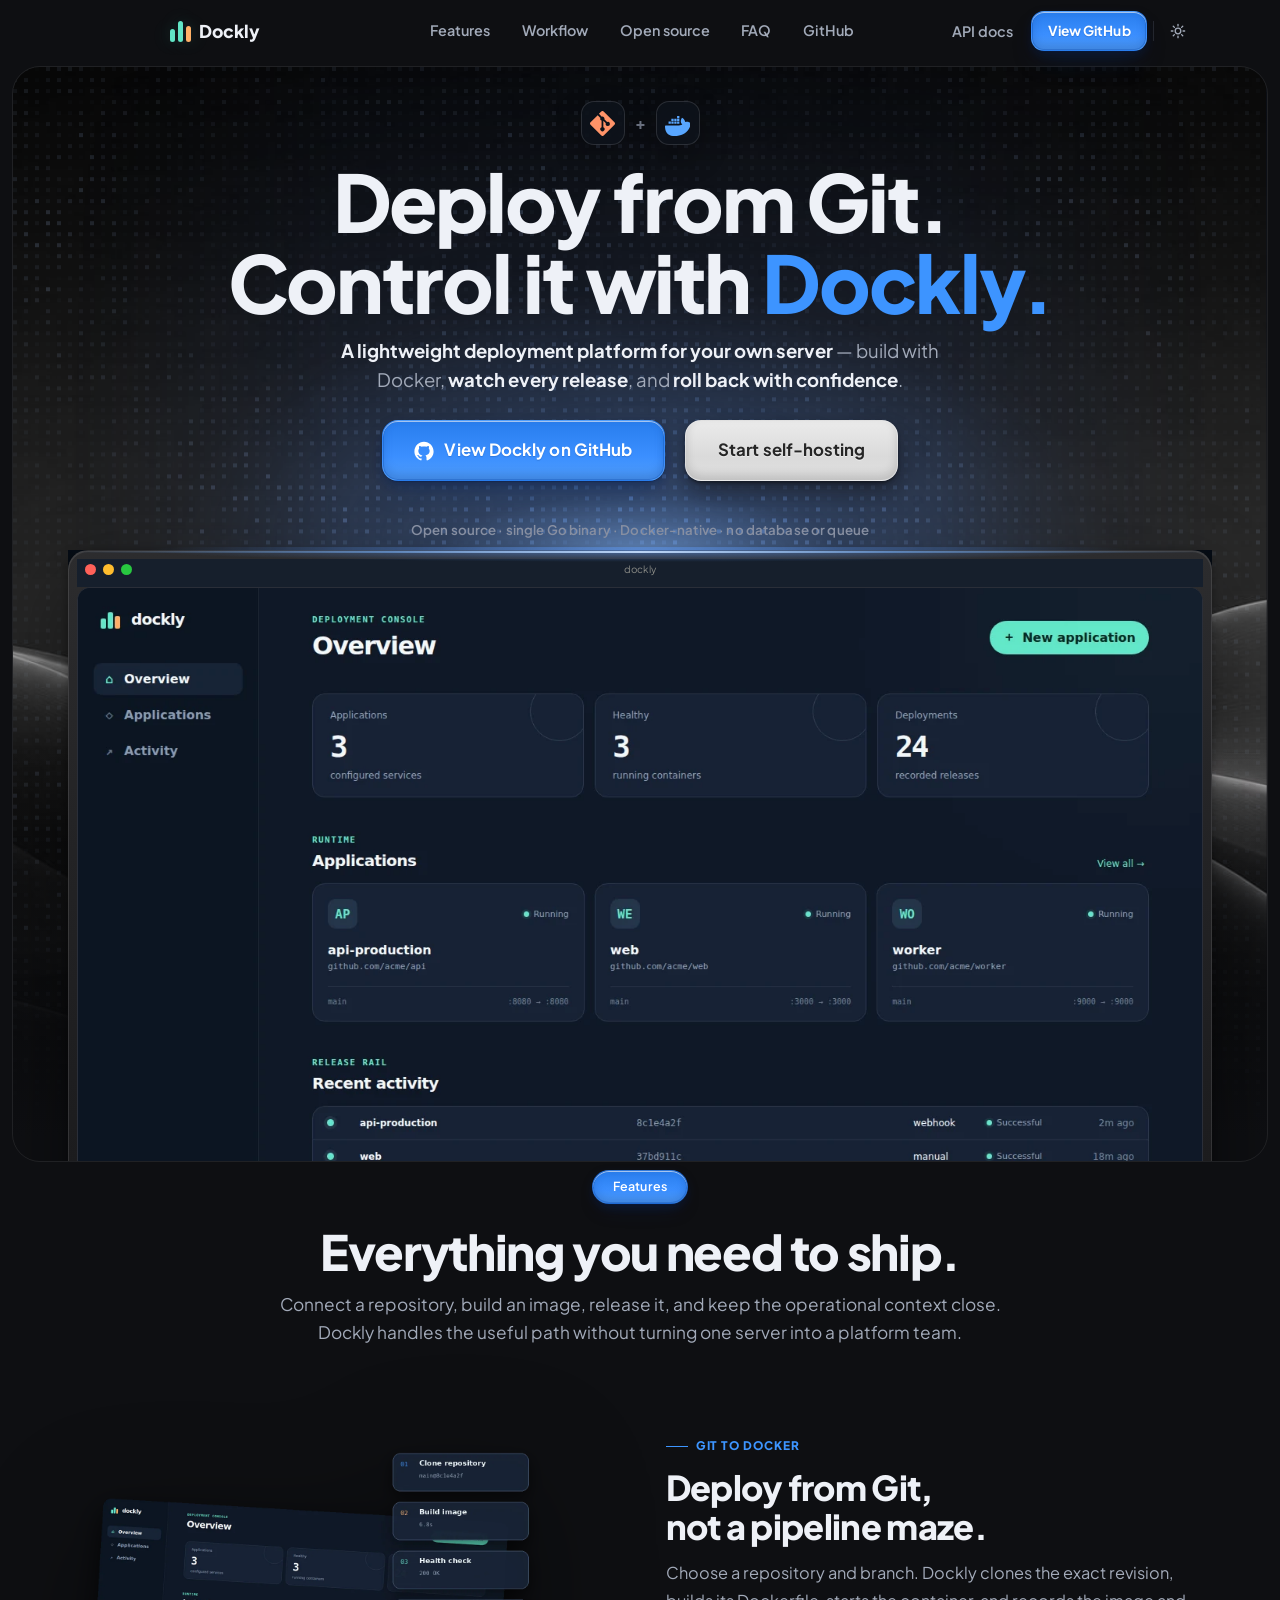
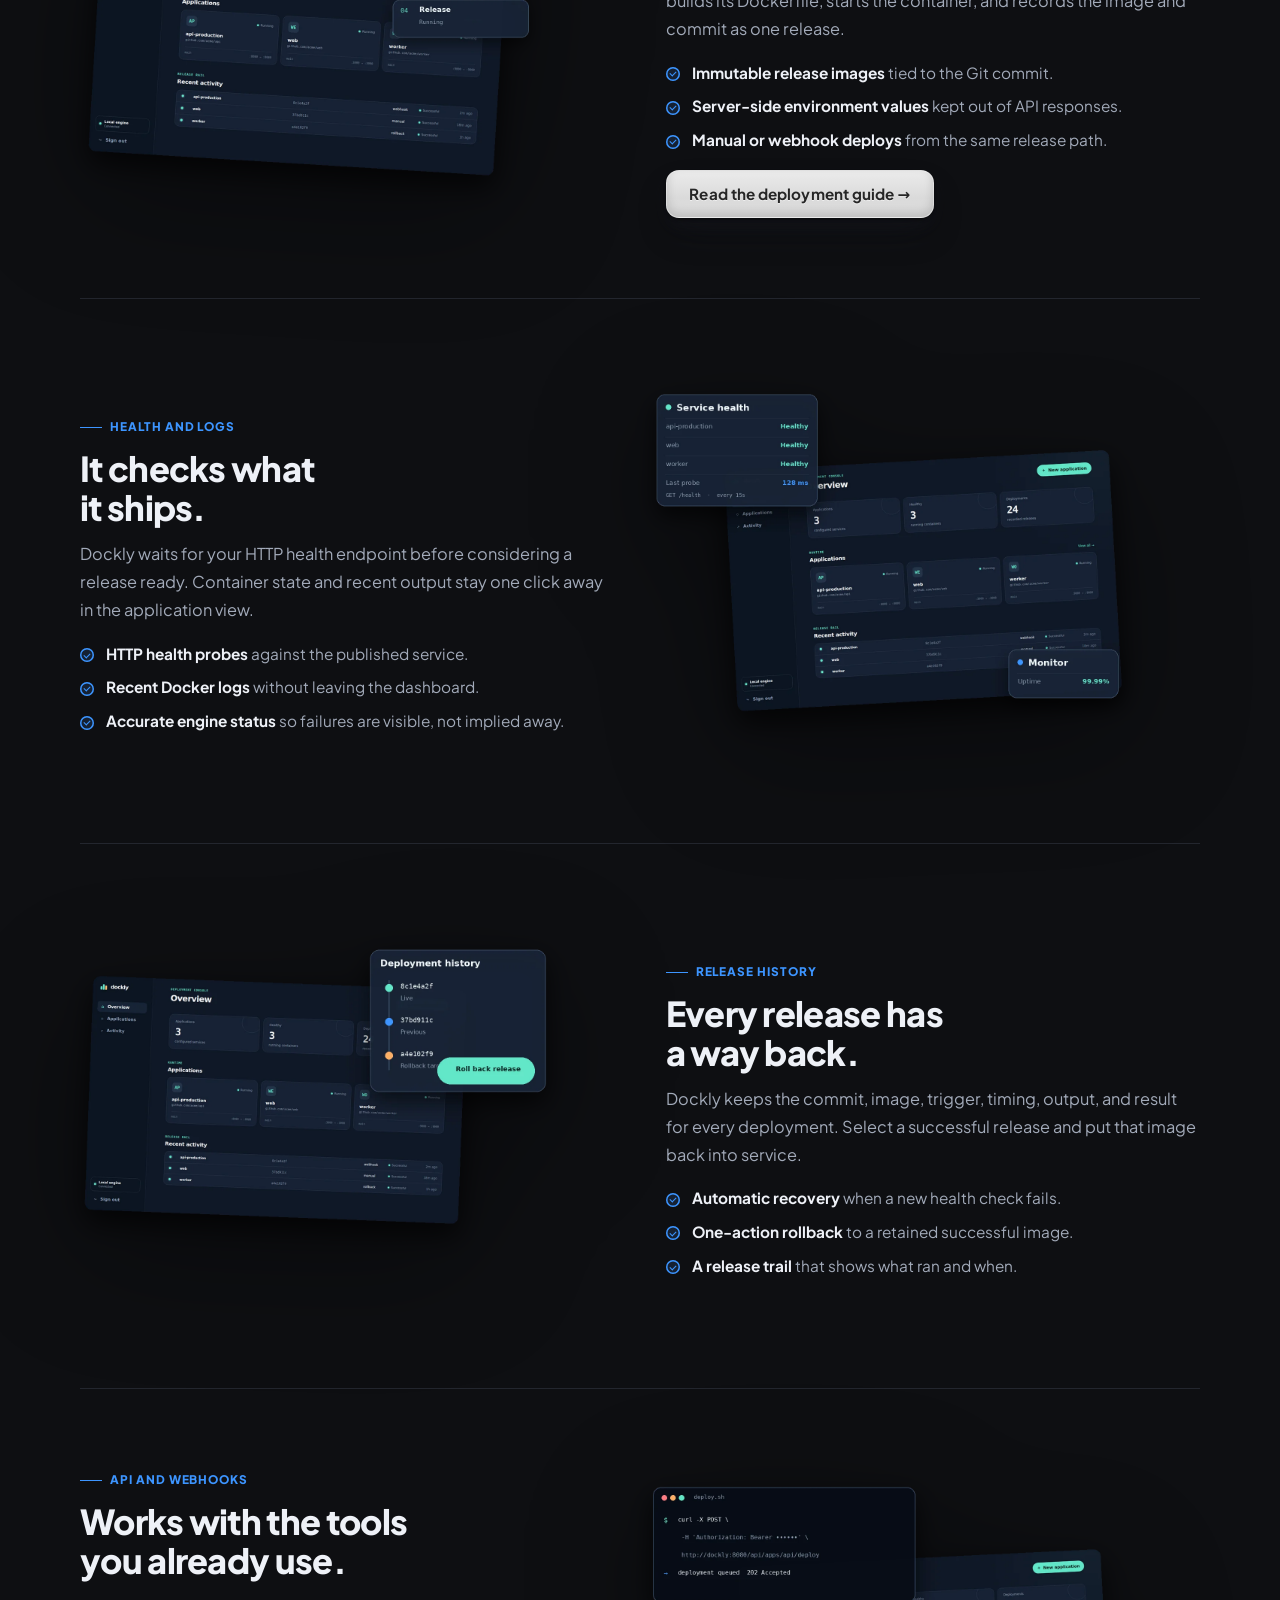
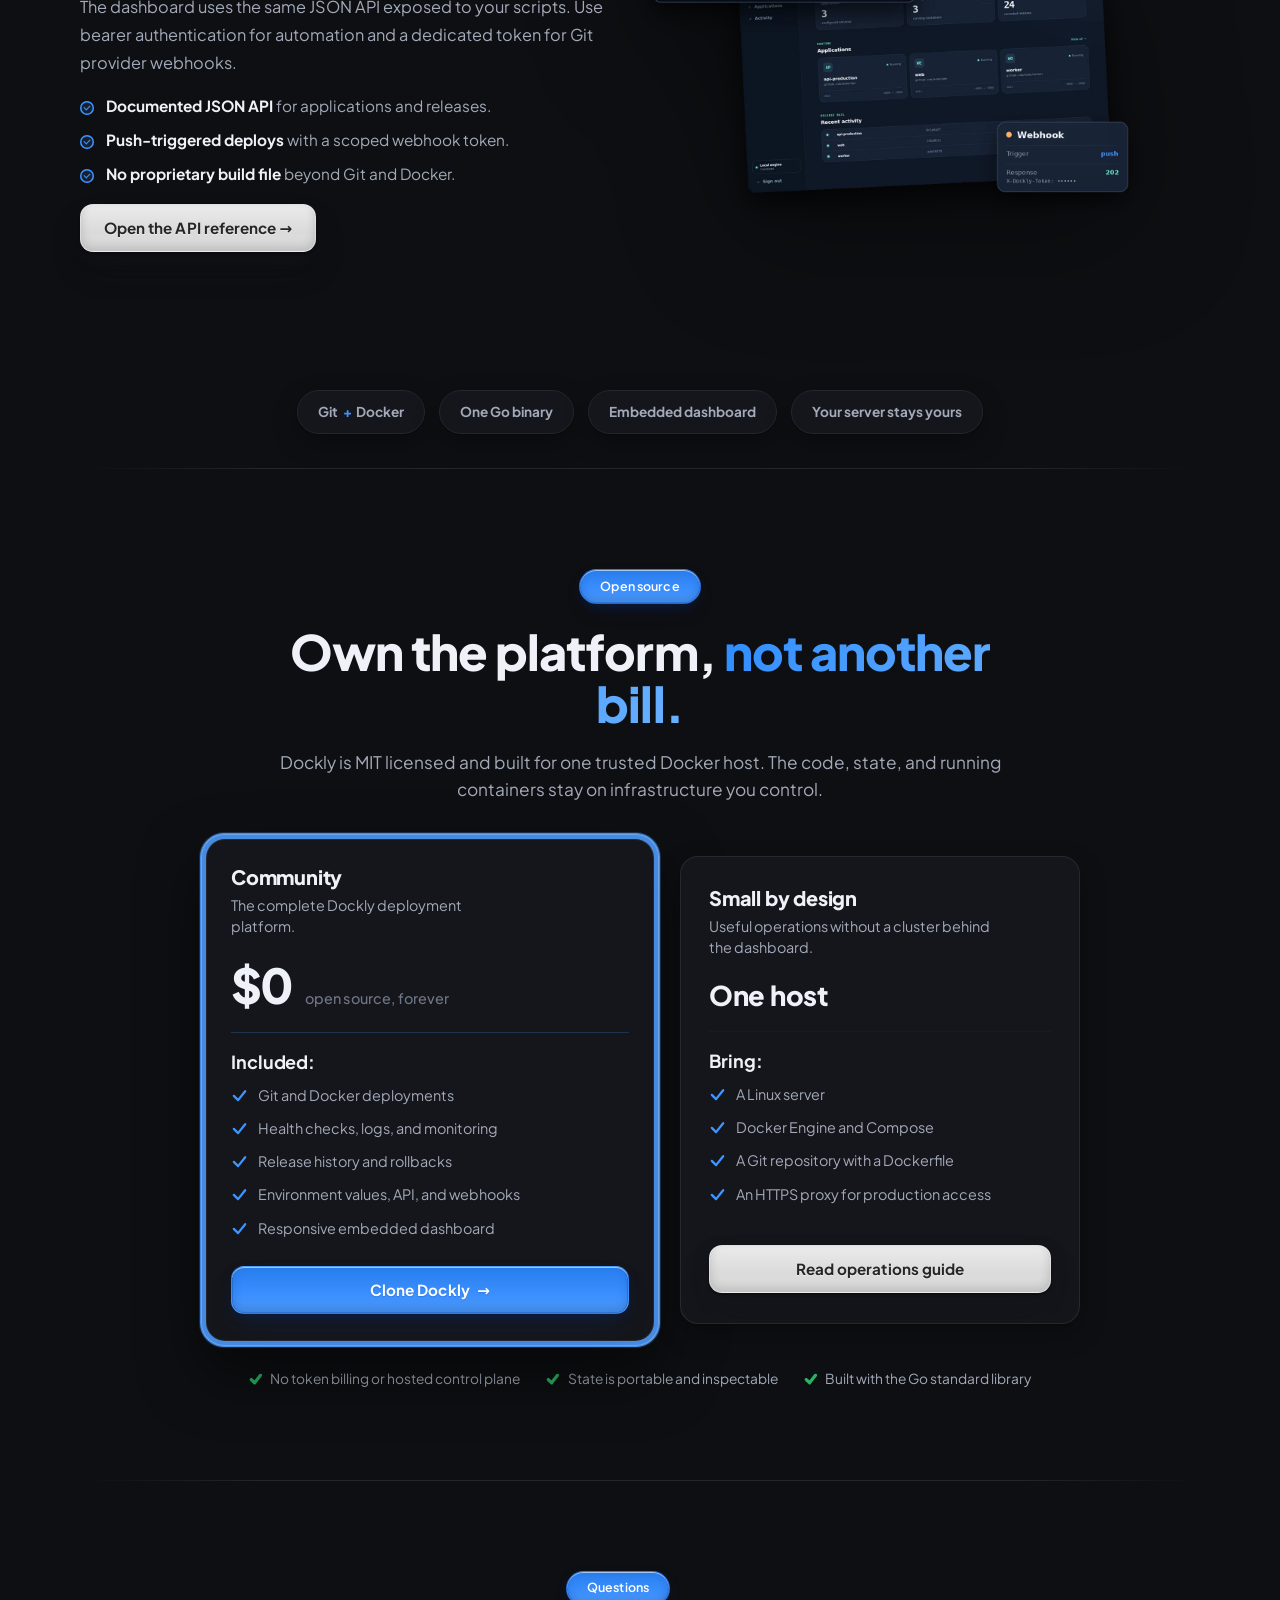
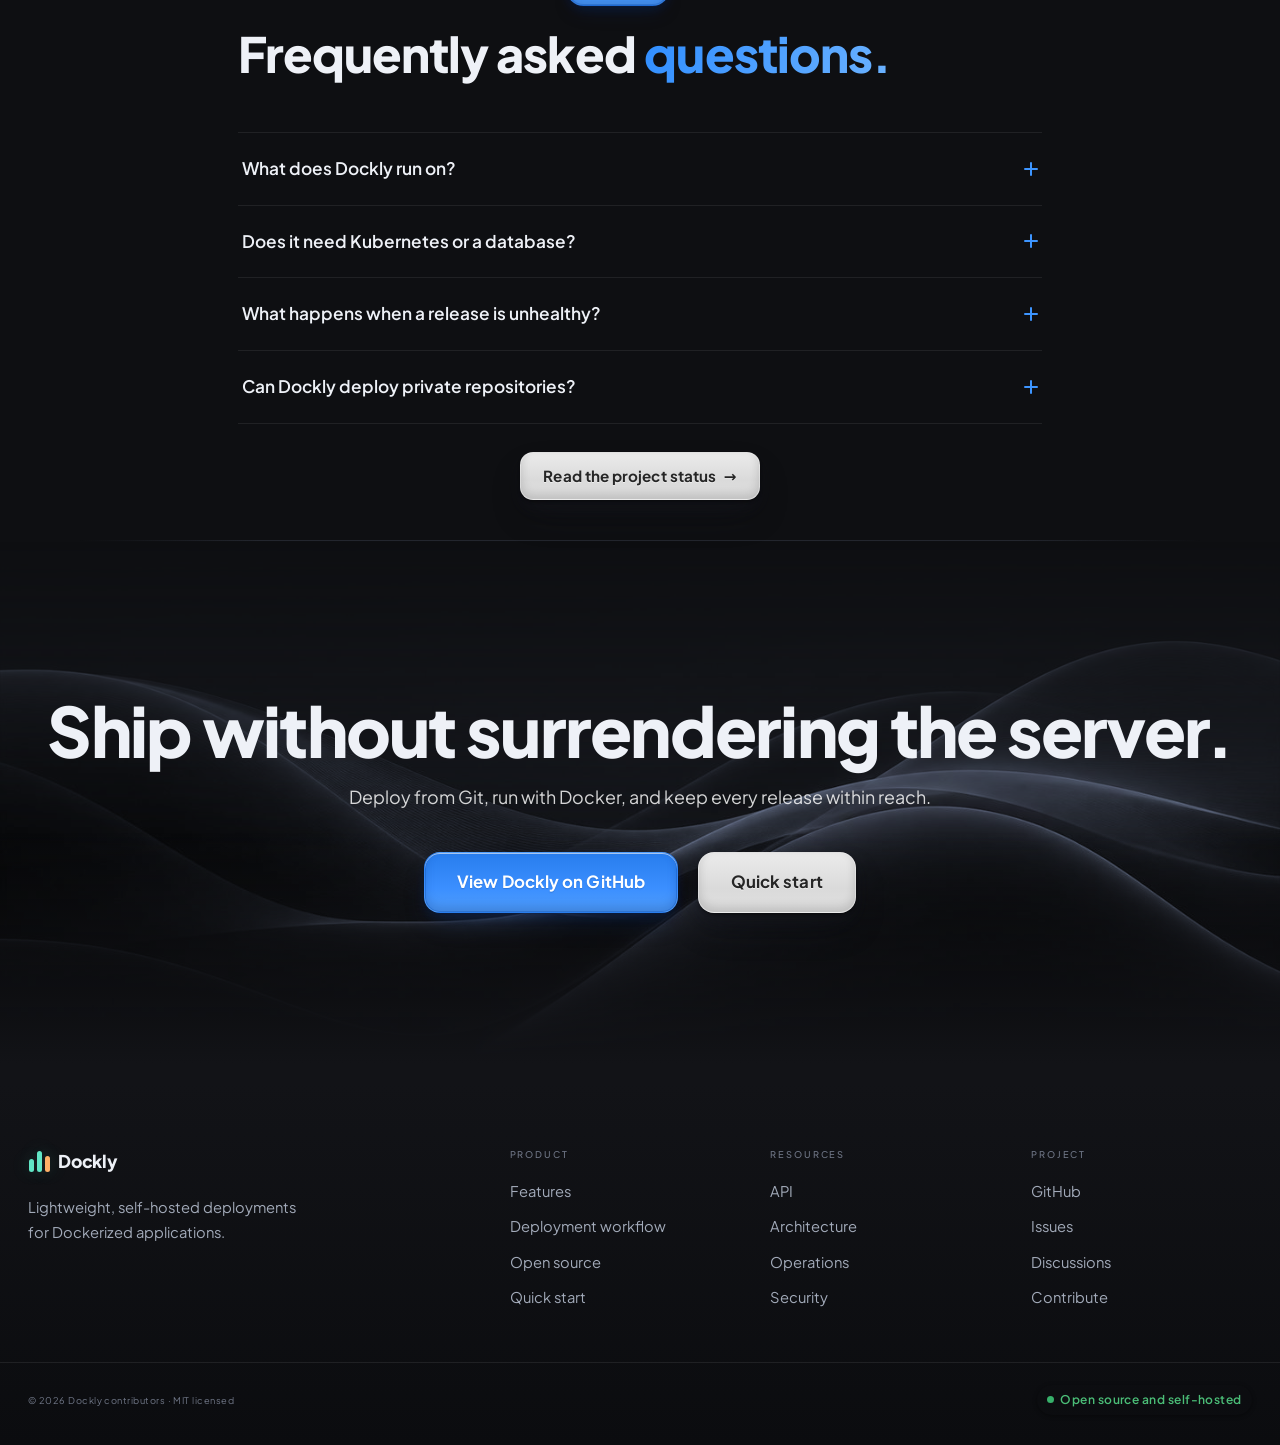
==== commit 646a01b6: "Launch UseDockly.com production website" ====
--- a/site/index.html
+++ b/site/index.html
@@ -8,16 +8,15 @@
 <meta property="og:type" content="website">
 <meta property="og:title" content="Dockly — Lightweight self-hosted deployments">
 <meta property="og:description" content="Deploy from Git, run with Docker, and keep control of your infrastructure.">
+<meta property="og:url" content="https://usedockly.com/">
+<meta property="og:image" content="https://usedockly.com/assets/dockly-dashboard.webp?v=1">
+<meta name="twitter:card" content="summary_large_image">
 <meta name="theme-color" content="#0d1118">
+<link rel="canonical" href="https://usedockly.com/">
 <link rel="icon" href="data:image/svg+xml,<svg xmlns='http://www.w3.org/2000/svg' viewBox='0 0 64 64'><rect width='64' height='64' rx='16' fill='%23101827'/><rect x='15' y='29' width='8' height='19' rx='3' fill='%2362e6c6'/><rect x='28' y='17' width='8' height='31' rx='3' fill='%2362e6c6'/><rect x='41' y='24' width='8' height='24' rx='3' fill='%23ffb067'/></svg>">
 <script>(function(){try{var t=localStorage.getItem('dockly-site-theme');if(t!=='dark'&&t!=='light')t='dark';document.documentElement.dataset.theme=t}catch(e){document.documentElement.dataset.theme='dark'}})();</script>
-<link rel="preconnect" href="https://fonts.googleapis.com">
-<link rel="preconnect" href="https://fonts.gstatic.com" crossorigin>
-<link href="https://fonts.googleapis.com/css2?family=Plus+Jakarta+Sans:wght@400;500;600;700;800&display=swap" rel="stylesheet">
-<link rel="stylesheet" href="styles.css?v=2">
-<link rel="stylesheet" href="overrides.css?v=2">
-<link rel="stylesheet" href="pages.css?v=2">
-<link rel="stylesheet" href="dockly.css?v=2">
+<link rel="preload" href="assets/fonts/plus-jakarta-sans-latin.woff2?v=1" as="font" type="font/woff2" crossorigin>
+<link rel="stylesheet" href="app.css?v=3">
 </head>
 <body>
 <header class="nav" id="nav">
@@ -35,22 +34,22 @@
 </header>
 <main id="top">
 <section class="hero">
-  <div class="hero-bg" aria-hidden="true"><img class="hero-scene scene-light" src="assets/hero-bg-light.jpg" alt="" draggable="false" fetchpriority="high"><img class="hero-scene scene-dark" src="assets/hero-bg-dark.jpg" alt="" draggable="false" fetchpriority="high"><canvas class="hero-grid" id="flickerGrid"></canvas><div class="hero-fade"></div></div>
+  <div class="hero-bg" aria-hidden="true"><div class="hero-scene scene-light"></div><div class="hero-scene scene-dark"></div><canvas class="hero-grid" id="flickerGrid"></canvas><div class="hero-fade"></div></div>
   <div class="hero-in">
     <div class="hero-logos" role="img" aria-label="Built for Git and Docker"><span class="hl-chip dockly-chip" title="Git"><svg viewBox="0 0 24 24" aria-hidden="true"><path d="M23.5 10.9 13.1.5a1.7 1.7 0 0 0-2.3 0L8.6 2.7l2.7 2.7a2 2 0 0 1 2.5 2.5l2.6 2.6a2 2 0 1 1-1.2 1.2l-2.4-2.4v6.3a2 2 0 1 1-1.7 0V9.2a2 2 0 0 1-1.1-2.6L7.4 4  .5 10.9a1.7 1.7 0 0 0 0 2.3l10.4 10.3a1.7 1.7 0 0 0 2.3 0l10.3-10.3a1.7 1.7 0 0 0 0-2.3Z"/></svg></span><span class="hero-plus">+</span><span class="hl-chip dockly-chip docker-chip" title="Docker"><svg viewBox="0 0 24 24" aria-hidden="true"><path d="M23.8 11.1c-.1-.1-1-.8-2.9-.8-.5 0-1 .1-1.5.2-.4-2.5-2.5-3.7-2.6-3.8l-.5-.3-.3.5c-.4.7-.7 1.5-.8 2.3-.2 1.5.3 2.8 1.4 3.7-1.3.7-3.3.9-3.7.9H.6c-.3 0-.6.3-.6.6 0 2 .3 4.7 1.8 6.6 1.7 2.1 4.2 3.1 7.5 3.1 7.1 0 12.4-3.3 14.9-9.4.8.1 2.5 0 3.4-1.8.1-.2.1-.5-.1-.7ZM3.4 10.1h2.2v2.2H3.4Zm2.7 0h2.2v2.2H6.1Zm2.8 0h2.2v2.2H8.9Zm2.7 0h2.2v2.2h-2.2ZM6.1 7.4h2.2v2.2H6.1Zm2.8 0h2.2v2.2H8.9Zm2.7 0h2.2v2.2h-2.2Zm0-2.7h2.2v2.2h-2.2Z"/></svg></span>
     </div>
     <h1 class="hero-h1">Deploy from Git.<br>Control it with <span class="h1-grad h1-brand">Dockly.</span></h1>
     <p class="hero-sub"><strong>A lightweight deployment platform for your own server</strong> — build with Docker, <strong>watch every release</strong>, and <strong>roll back with confidence</strong>.</p>
-    <div class="hero-ctas"><a class="btn btn-blue btn-lg btn-os" href="https://github.com/pythonsaber2/dockly" data-magnetic><svg class="github-ic" viewBox="0 0 24 24" aria-hidden="true"><path d="M12 .7A11.5 11.5 0 0 0 8.4 23c.6.1.8-.3.8-.6v-2.2c-3.4.7-4.1-1.4-4.1-1.4-.5-1.4-1.3-1.8-1.3-1.8-1.1-.7.1-.7.1-.7 1.2.1 1.8 1.2 1.8 1.2 1 1.8 2.8 1.3 3.5 1 .1-.8.4-1.3.8-1.6-2.7-.3-5.5-1.3-5.5-5.8 0-1.3.5-2.3 1.2-3.1-.1-.3-.5-1.6.1-3.1 0 0 1-.3 3.2 1.2a11 11 0 0 1 5.8-.8c1.9 0 3.9.3 5.8.8 2.2-1.5 3.2-1.2 3.2-1.2.6 1.5.2 2.8.1 3.1.8.8 1.2 1.8 1.2 3.1 0 4.5-2.8 5.5-5.5 5.8.4.4.8 1.1.8 2.2v3.3c0 .3.2.7.8.6A11.5 11.5 0 0 0 12 .7Z"/></svg>View Dockly on GitHub</a><a class="btn btn-ink btn-lg" href="https://github.com/pythonsaber2/dockly#quick-start" data-magnetic>Start self-hosting</a></div>
+    <div class="hero-ctas"><a class="btn btn-blue btn-lg btn-os" href="https://github.com/pythonsaber2/dockly" data-magnetic><img class="github-ic" src="assets/github-mark-white.svg?v=1" width="20" height="20" alt="" aria-hidden="true">View Dockly on GitHub</a><a class="btn btn-ink btn-lg" href="https://github.com/pythonsaber2/dockly#quick-start" data-magnetic>Start self-hosting</a></div>
     <p class="hero-note">Open source · single Go binary · Docker-native · no database or queue</p>
   </div>
-  <div class="hero-device" id="heroDevice"><div class="device-glow" aria-hidden="true"></div><div class="device dockly-device"><div class="device-rim"><div class="device-top"><span class="dev-dots"><i></i><i></i><i></i></span><span class="dev-title">Dockly</span></div><div class="device-screen dockly-screen"><img src="assets/dockly-dashboard.png" alt="Dockly deployment dashboard showing healthy applications and recent releases" draggable="false"></div></div></div></div>
+  <div class="hero-device" id="heroDevice"><div class="device-glow" aria-hidden="true"></div><div class="device dockly-device"><div class="device-rim"><div class="device-top"><span class="dev-dots"><i></i><i></i><i></i></span><span class="dev-title">Dockly</span></div><div class="device-screen dockly-screen"><img src="assets/dockly-dashboard.webp?v=1" alt="Dockly deployment dashboard showing healthy applications and recent releases" draggable="false"></div></div></div></div>
 </section>
 <section class="showcase" id="features"><div class="showcase-in"><div class="sec-head showcase-head rv"><span class="sec-tag"><span class="sec-tag-lit">Features</span></span><h2 class="sec-h2"><span class="sec-h2-w">Everything you need to ship.</span></h2><p class="sec-sub">Connect a repository, build an image, release it, and keep the operational context close. Dockly handles the useful path without turning one server into a platform team.</p></div>
-  <div class="feat rv" id="workflow"><div class="feat-copy"><span class="feat-kicker"><i></i>Git to Docker</span><h2 class="feat-h">Deploy from Git,<br>not a pipeline maze.</h2><p class="feat-p">Choose a repository and branch. Dockly clones the exact revision, builds its Dockerfile, starts the container, and records the image and commit as one release.</p><ul class="feat-list"><li><b>Immutable release images</b> tied to the Git commit.</li><li><b>Server-side environment values</b> kept out of API responses.</li><li><b>Manual or webhook deploys</b> from the same release path.</li></ul><a class="btn btn-ink feat-more" href="https://github.com/pythonsaber2/dockly#deploying-an-application">Read the deployment guide <span class="btn-arrow">→</span></a></div><div class="feat-media"><img src="assets/home/feat-deploy.png" alt="Dockly deployment pipeline moving from repository clone through image build, health check, and release" draggable="false" loading="lazy"></div></div>
-  <div class="feat rv"><div class="feat-copy"><span class="feat-kicker"><i></i>Health and logs</span><h2 class="feat-h">It checks what<br>it ships.</h2><p class="feat-p">Dockly waits for your HTTP health endpoint before considering a release ready. Container state and recent output stay one click away in the application view.</p><ul class="feat-list"><li><b>HTTP health probes</b> against the published service.</li><li><b>Recent Docker logs</b> without leaving the dashboard.</li><li><b>Accurate engine status</b> so failures are visible, not implied away.</li></ul></div><div class="feat-media"><img src="assets/home/feat-health.png" alt="Dockly service health panel showing three healthy applications and uptime monitoring" draggable="false" loading="lazy"></div></div>
-  <div class="feat rv"><div class="feat-copy"><span class="feat-kicker"><i></i>Release history</span><h2 class="feat-h">Every release has<br>a way back.</h2><p class="feat-p">Dockly keeps the commit, image, trigger, timing, output, and result for every deployment. Select a successful release and put that image back into service.</p><ul class="feat-list"><li><b>Automatic recovery</b> when a new health check fails.</li><li><b>One-action rollback</b> to a retained successful image.</li><li><b>A release trail</b> that shows what ran and when.</li></ul></div><div class="feat-media"><img src="assets/home/feat-rollback.png" alt="Dockly deployment history with a previous image selected as a rollback target" draggable="false" loading="lazy"></div></div>
-  <div class="feat rv"><div class="feat-copy"><span class="feat-kicker"><i></i>API and webhooks</span><h2 class="feat-h">Works with the tools<br>you already use.</h2><p class="feat-p">The dashboard uses the same JSON API exposed to your scripts. Use bearer authentication for automation and a dedicated token for Git provider webhooks.</p><ul class="feat-list"><li><b>Documented JSON API</b> for applications and releases.</li><li><b>Push-triggered deploys</b> with a scoped webhook token.</li><li><b>No proprietary build file</b> beyond Git and Docker.</li></ul><a class="btn btn-ink feat-more" href="https://github.com/pythonsaber2/dockly/blob/main/docs/API.md">Open the API reference <span class="btn-arrow">→</span></a></div><div class="feat-media"><img src="assets/home/feat-api.png" alt="Dockly API deployment request and token-authenticated webhook response" draggable="false" loading="lazy"></div></div>
+  <div class="feat rv" id="workflow"><div class="feat-copy"><span class="feat-kicker"><i></i>Git to Docker</span><h2 class="feat-h">Deploy from Git,<br>not a pipeline maze.</h2><p class="feat-p">Choose a repository and branch. Dockly clones the exact revision, builds its Dockerfile, starts the container, and records the image and commit as one release.</p><ul class="feat-list"><li><b>Immutable release images</b> tied to the Git commit.</li><li><b>Server-side environment values</b> kept out of API responses.</li><li><b>Manual or webhook deploys</b> from the same release path.</li></ul><a class="btn btn-ink feat-more" href="https://github.com/pythonsaber2/dockly#deploying-an-application">Read the deployment guide <span class="btn-arrow">→</span></a></div><div class="feat-media"><img src="assets/home/feat-deploy.webp?v=1" alt="Dockly deployment pipeline moving from repository clone through image build, health check, and release" draggable="false" loading="lazy" decoding="async"></div></div>
+  <div class="feat rv"><div class="feat-copy"><span class="feat-kicker"><i></i>Health and logs</span><h2 class="feat-h">It checks what<br>it ships.</h2><p class="feat-p">Dockly waits for your HTTP health endpoint before considering a release ready. Container state and recent output stay one click away in the application view.</p><ul class="feat-list"><li><b>HTTP health probes</b> against the published service.</li><li><b>Recent Docker logs</b> without leaving the dashboard.</li><li><b>Accurate engine status</b> so failures are visible, not implied away.</li></ul></div><div class="feat-media"><img src="assets/home/feat-health.webp?v=1" alt="Dockly service health panel showing three healthy applications and uptime monitoring" draggable="false" loading="lazy" decoding="async"></div></div>
+  <div class="feat rv"><div class="feat-copy"><span class="feat-kicker"><i></i>Release history</span><h2 class="feat-h">Every release has<br>a way back.</h2><p class="feat-p">Dockly keeps the commit, image, trigger, timing, output, and result for every deployment. Select a successful release and put that image back into service.</p><ul class="feat-list"><li><b>Automatic recovery</b> when a new health check fails.</li><li><b>One-action rollback</b> to a retained successful image.</li><li><b>A release trail</b> that shows what ran and when.</li></ul></div><div class="feat-media"><img src="assets/home/feat-rollback.webp?v=1" alt="Dockly deployment history with a previous image selected as a rollback target" draggable="false" loading="lazy" decoding="async"></div></div>
+  <div class="feat rv"><div class="feat-copy"><span class="feat-kicker"><i></i>API and webhooks</span><h2 class="feat-h">Works with the tools<br>you already use.</h2><p class="feat-p">The dashboard uses the same JSON API exposed to your scripts. Use bearer authentication for automation and a dedicated token for Git provider webhooks.</p><ul class="feat-list"><li><b>Documented JSON API</b> for applications and releases.</li><li><b>Push-triggered deploys</b> with a scoped webhook token.</li><li><b>No proprietary build file</b> beyond Git and Docker.</li></ul><a class="btn btn-ink feat-more" href="https://github.com/pythonsaber2/dockly/blob/main/docs/API.md">Open the API reference <span class="btn-arrow">→</span></a></div><div class="feat-media"><img src="assets/home/feat-api.webp?v=1" alt="Dockly API deployment request and token-authenticated webhook response" draggable="false" loading="lazy" decoding="async"></div></div>
 </div></section>
 <section class="proofstrip" aria-label="Product facts"><ul class="proofstrip-in rv"><li>Git <span class="ps-plus">+</span> Docker</li><li>One Go binary</li><li>Embedded dashboard</li><li>Your server stays yours</li></ul></section>
 <hr class="divider">
@@ -58,9 +57,8 @@
 <hr class="divider">
 <section class="faq" id="faq"><div class="sect-in sect-in-narrow"><div class="sect-head rv"><span class="sec-tag">Questions</span><h2 class="sect-h2">Frequently asked <em>questions.</em></h2></div><div class="faq-list rv"><details class="qa"><summary>What does Dockly run on?<span class="qa-x"></span></summary><div class="qa-content"><p>Dockly targets a single trusted Linux host with Docker Engine. The provided Compose file mounts the Docker socket and stores state in a named volume.</p></div></details><details class="qa"><summary>Does it need Kubernetes or a database?<span class="qa-x"></span></summary><div class="qa-content"><p>No. Dockly is one Go binary with an embedded dashboard and an atomic JSON state file. Git and the Docker CLI are its runtime contracts.</p></div></details><details class="qa"><summary>What happens when a release is unhealthy?<span class="qa-x"></span></summary><div class="qa-content"><p>Dockly removes the unhealthy container and attempts to restore the image that was running before the deployment. The failed release remains in history with its error and output.</p></div></details><details class="qa"><summary>Can Dockly deploy private repositories?<span class="qa-x"></span></summary><div class="qa-content"><p>Private repositories work when Git credentials are already available inside the Dockly runtime. First-class deploy-key management and encrypted-at-rest secrets are intentionally beyond the current MVP.</p></div></details></div><div class="faq-more rv"><a class="btn btn-ink" href="https://github.com/pythonsaber2/dockly#project-status">Read the project status <span class="btn-arrow">→</span></a></div></div></section>
 <hr class="divider">
-<section class="cta"><div class="cta-bg" aria-hidden="true"><div class="cta-scene scene-light" style="background-image:url('assets/hero-bg-light.jpg')"></div><div class="cta-scene scene-dark" style="background-image:url('assets/hero-bg-dark.jpg')"></div><div class="cta-fade"></div></div><div class="cta-in rv"><h2 class="cta-h2">Ship without surrendering the server.</h2><p class="cta-sub">Deploy from Git, run with Docker, and keep every release within reach.</p><div class="cta-btns"><div class="hero-ctas"><a class="btn btn-blue btn-lg" href="https://github.com/pythonsaber2/dockly" data-magnetic>View Dockly on GitHub</a><a class="btn btn-silver btn-lg" href="https://github.com/pythonsaber2/dockly#quick-start" data-magnetic>Quick start</a></div></div></div></section>
+<section class="cta"><div class="cta-bg" aria-hidden="true"><div class="cta-scene scene-light" style="background-image:url('assets/hero-bg-light.jpg?v=1')"></div><div class="cta-scene scene-dark" style="background-image:url('assets/hero-bg-dark.jpg?v=1')"></div><div class="cta-fade"></div></div><div class="cta-in rv"><h2 class="cta-h2">Ship without surrendering the server.</h2><p class="cta-sub">Deploy from Git, run with Docker, and keep every release within reach.</p><div class="cta-btns"><div class="hero-ctas"><a class="btn btn-blue btn-lg" href="https://github.com/pythonsaber2/dockly" data-magnetic>View Dockly on GitHub</a><a class="btn btn-silver btn-lg" href="https://github.com/pythonsaber2/dockly#quick-start" data-magnetic>Quick start</a></div></div></div></section>
 </main>
 <footer class="footer"><div class="foot-in"><div class="foot-brand"><a class="brand brand-foot" href="#top"><span class="brand-mark dockly-mark" aria-hidden="true"><i></i><i></i><i></i></span><span class="brand-word">Dockly</span></a><p>Lightweight, self-hosted deployments<br>for Dockerized applications.</p></div><div class="foot-col"><b>PRODUCT</b><a href="#features">Features</a><a href="#workflow">Deployment workflow</a><a href="#open-source">Open source</a><a href="https://github.com/pythonsaber2/dockly#quick-start">Quick start</a></div><div class="foot-col"><b>RESOURCES</b><a href="https://github.com/pythonsaber2/dockly/blob/main/docs/API.md">API</a><a href="https://github.com/pythonsaber2/dockly/blob/main/docs/ARCHITECTURE.md">Architecture</a><a href="https://github.com/pythonsaber2/dockly/blob/main/docs/OPERATIONS.md">Operations</a><a href="https://github.com/pythonsaber2/dockly/blob/main/SECURITY.md">Security</a></div><div class="foot-col"><b>PROJECT</b><a href="https://github.com/pythonsaber2/dockly">GitHub</a><a href="https://github.com/pythonsaber2/dockly/issues">Issues</a><a href="https://github.com/pythonsaber2/dockly/discussions">Discussions</a><a href="https://github.com/pythonsaber2/dockly/blob/main/CONTRIBUTING.md">Contribute</a></div></div><div class="foot-base"><span>© 2026 Dockly contributors · MIT licensed</span><span class="foot-led"><i></i><span class="foot-led-txt">Open source and self-hosted</span></span></div></footer>
-<script defer src="script.js?v=1"></script>
-<script defer src="site.js?v=1"></script>
+<script defer src="app.js?v=2"></script>
 </body></html>
--- a/site/app.css
+++ b/site/app.css
@@ -0,0 +1,1062 @@
+/* Generated by scripts/build-site-assets.py. Do not edit directly. */
+/* source: styles.css */
+:root{--bg:#f6f9ff;--sky:#eef2fc;--ink:#181b23;--body-c:#4c5364;--mut:#8a92a6;--line:#e8ebf2;--line-2:#f0f2f7;--blue:#3d95ff;--blue-deep:#1f86f7;--grad:linear-gradient(115deg,#2f8dff,#6bb2ff);--grad-ui:linear-gradient(115deg,#3a95ff,#6bb2ff);--sans:"Plus Jakarta Sans",system-ui,sans-serif;--disp:"Plus Jakarta Sans",system-ui,sans-serif;--mono:"Plus Jakarta Sans",system-ui,sans-serif;--ui:system-ui,-apple-system,'Segoe UI',Roboto,sans-serif;--r:20px;--ease:cubic-bezier(.22,1,.36,1);--card-sh:0 1px 2px rgba(24,32,63,.04),0 6px 16px rgba(24,32,63,.05);--card-sh-hover:0 2px 4px rgba(24,32,63,.05),0 12px 28px rgba(52,86,180,.10),0 24px 56px rgba(52,86,180,.08);--dev-screen:#ffffff;--dev-row:#f5f7fc;--dev-row-bd:#e9edf5;--dev-text:#232733;--dev-mut:#8992a6}*{margin:0;padding:0;box-sizing:border-box}html{scroll-behavior:smooth;color-scheme:light}@media (prefers-reduced-motion:reduce){html{scroll-behavior:auto}*,::after,::before{animation-duration:NaNs!important;animation-iteration-count:1!important;transition-duration:NaNs!important}}body{font-family:var(--sans);background:var(--bg);color:var(--ink);line-height:1.6;-webkit-font-smoothing:antialiased;overflow-x:hidden;transition:background .3s,color .3s}::selection{background:var(--blue);color:#fff}::-webkit-scrollbar{width:11px}::-webkit-scrollbar-track{background:#f3f5fa}::-webkit-scrollbar-thumb{background:#c6cddd;border-radius:6px;border:3px solid #f3f5fa}::-webkit-scrollbar-thumb:hover{background:var(--blue)}img{max-width:100%}a{color:inherit}.btn:focus-visible,.theme-btn:focus-visible{outline-offset:3px}.brand{transition:opacity .18s}.brand:hover{opacity:.82}code{font-family:var(--mono);font-size:.82em;background:#f1f4fa;padding:.12em .45em;border-radius:6px;border:1px solid var(--line);color:#3d63e8}.btn{position:relative;overflow:hidden;display:inline-flex;align-items:center;justify-content:center;gap:.5em;font-family:var(--disp);font-weight:700;font-size:.95rem;letter-spacing:.005em;padding:.72em 1.5em;border-radius:13px;text-decoration:none;cursor:pointer;--ripple:rgba(255,255,255,.4);transition:transform .18s var(--ease),box-shadow .18s var(--ease),background .18s,color .18s,border-color .18s;user-select:none;-webkit-user-select:none;white-space:nowrap;border:1px solid transparent}.btn:active{transform:scale(.97)}.btn-ripple{position:absolute;border-radius:50%;pointer-events:none;transform:translate(-50%,-50%) scale(0);background:var(--ripple);animation:ripple .58s var(--ease) forwards}@keyframes ripple{to{transform:translate(-50%,-50%) scale(1);opacity:0}}@keyframes dlbob{0%,100%{transform:translateY(0)}45%{transform:translateY(2.5px)}}.btn-blue{--ripple:rgba(255,255,255,.5);color:#fff;background:linear-gradient(180deg,#287ded 0,#3b8fff 60%,#519efa 100%);box-shadow:inset 0 1px 0 rgba(255,255,255,.6),inset 0 0 0 1px rgba(22,88,185,.4),inset 0 -5px 10px rgba(15,66,150,.3),0 1px 1px rgba(10,28,66,.4),0 4px 10px rgba(10,32,80,.38),0 14px 28px -10px rgba(14,44,100,.45);text-shadow:0 1px 1px rgba(18,70,150,.3)}.btn-blue:hover{transform:translateY(-2px);box-shadow:inset 0 1px 0 rgba(255,255,255,.68),inset 0 0 0 1px rgba(22,88,185,.4),inset 0 -5px 10px rgba(15,66,150,.3),0 2px 3px rgba(10,28,66,.4),0 9px 18px rgba(10,32,80,.42),0 20px 38px -10px rgba(14,44,100,.5)}.btn-blue:active{transform:translateY(1px) scale(.985);background:linear-gradient(180deg,#2a7fee 0,#3b8fff 60%,#519efa 100%);box-shadow:inset 0 3px 7px rgba(11,54,126,.55),inset 0 1px 0 rgba(255,255,255,.22),inset 0 0 0 1px rgba(22,88,185,.45),0 1px 3px rgba(45,139,255,.2)}.pcard-pro .btn-blue:active{background:linear-gradient(#0b6be9 0,#3489d3 60%,#489ded 100%);box-shadow:inset 0 3px 7px rgba(11,54,126,0),inset 0 1px 0 rgba(255,255,255,0),inset 0 0 0 1px rgba(22,88,185,0),0 1px 3px rgba(45,139,255,0)}.btn-ink{--ripple:rgba(255,255,255,.32);color:#fff;background:linear-gradient(180deg,rgba(255,255,255,.16) 0,rgba(255,255,255,.04) 40%,rgba(255,255,255,0) 56%),linear-gradient(180deg,#3f4552 0,#2b303b 52%,#161922 100%);box-shadow:inset 0 1px 0 rgba(255,255,255,.22),inset 0 0 0 1px rgba(0,0,0,.45),inset 0 -5px 10px rgba(0,0,0,.32),0 1px 1px rgba(0,0,0,.38),0 4px 9px rgba(20,22,30,.32),0 12px 26px -8px rgba(20,22,30,.42);text-shadow:0 1px 1px rgba(0,0,0,.45)}.btn-ink:hover{transform:translateY(-2px);box-shadow:inset 0 1px 0 rgba(255,255,255,.28),inset 0 0 0 1px rgba(0,0,0,.45),inset 0 -5px 10px rgba(0,0,0,.32),0 2px 3px rgba(0,0,0,.38),0 8px 16px rgba(20,22,30,.38),0 18px 36px -10px rgba(20,22,30,.48)}.btn-ink:active{transform:translateY(1px) scale(.985);background:linear-gradient(180deg,#1a1d26 0,#2b303b 60%,#3a404d 100%);box-shadow:inset 0 3px 7px rgba(0,0,0,.62),inset 0 1px 0 rgba(255,255,255,.1),inset 0 0 0 1px rgba(0,0,0,.55),0 1px 3px rgba(0,0,0,.3)}.btn-lg{padding:.95em 1.9em;font-size:1.05rem;border-radius:16px}.btn-block{width:100%}.chip{font-family:var(--mono);font-size:.68rem;letter-spacing:.04em;font-weight:500;padding:.55em 1.1em;border-radius:999px;color:#fff;background:rgba(28,48,115,.28);border:1px solid rgba(255,255,255,.42);backdrop-filter:blur(12px);-webkit-backdrop-filter:blur(12px);text-shadow:0 1px 6px rgba(20,35,90,.45);user-select:none;-webkit-user-select:none}.rv{opacity:0;transform:translateY(18px);transition:opacity .6s var(--ease),transform .6s var(--ease)}.rv.on{opacity:1;transform:none}.nav{position:fixed;top:0;left:0;right:0;z-index:100;padding:6px 16px;color:var(--ink);border-bottom:1px solid transparent;transition:background .3s,border-color .3s,box-shadow .3s}.nav-in{max-width:1365px;margin:0 auto;height:50px;display:flex;align-items:center;gap:16px;padding:0 8px 0 12px}.nav.scrolled{background:rgba(255,255,255,.78);border-bottom-color:var(--line);backdrop-filter:blur(16px) saturate(1.4);-webkit-backdrop-filter:blur(16px) saturate(1.4);box-shadow:0 10px 30px rgba(24,32,63,.06)}.brand{display:inline-flex;align-items:center;gap:.5em;text-decoration:none;user-select:none;-webkit-user-select:none}.brand-word{font-family:var(--disp);font-weight:800;font-size:1.1rem;letter-spacing:-.01em;color:var(--ink)}.nav-links{flex:1;display:flex;justify-content:center}.nav-pill{display:inline-flex;align-items:center;gap:6px}.nav-links a{text-decoration:none;font-weight:600;font-size:.9rem;color:var(--body-c);padding:.45em .9em;border-radius:8px;transition:color .15s,background .15s}.nav-links a:hover{color:var(--ink);background:rgba(40,60,100,.06)}.nav-cta{display:flex;gap:8px;align-items:center}.nav-cta .btn{font-size:.86rem;padding:.6em 1.25em}.nav-cta .os-ic{width:14px;height:14px}@media (max-width:680px){.nav-cta .btn-ink{display:none}}.theme-btn{position:relative;flex:none;cursor:pointer;width:38px;height:38px;border-radius:50%;margin-left:4px;display:flex;align-items:center;justify-content:center;color:var(--body-c);border:0;background:0 0;transition:background .2s,color .2s,transform .2s var(--ease)}.theme-btn::before{content:"";position:absolute;left:-6px;top:50%;transform:translateY(-50%);width:1px;height:20px;background:var(--line)}.theme-btn:hover{color:var(--ink);background:rgba(40,60,100,.08)}.theme-btn:active{transform:scale(.92)}.theme-btn svg{width:16px;height:16px;fill:none;stroke:currentColor;stroke-width:2;stroke-linecap:round;stroke-linejoin:round}.ic-sun{display:none}.hero{position:relative;margin:66px 12px 0;padding:34px 0 0;overflow:hidden;border-radius:28px;min-height:calc(100svh - 78px);display:flex;flex-direction:column;align-items:center}.hero::after{content:"";position:absolute;left:0;right:0;bottom:0;height:230px;z-index:5;background:0 0;pointer-events:none}.hero-bg{position:absolute;inset:0;z-index:-1;background:linear-gradient(180deg,#5b86f0 0,#8fb1f6 9%,#d3e2fb 25%,#fff 52%,#f6f8fb 78%,#edeff3 100%)}.hero-scene{position:absolute;top:0;left:0;width:100%;height:min(100%,1150px);object-fit:cover;object-position:center top;-webkit-user-drag:none;user-select:none;-webkit-mask-image:linear-gradient(180deg,#000 74%,transparent 98%);mask-image:linear-gradient(180deg,#000 74%,transparent 98%)}.scene-dark{opacity:0}.cta-scene,.hero-scene{transition:opacity .6s var(--ease)}.hero-grid{position:absolute;inset:0;width:100%;height:100%;pointer-events:none;opacity:1;-webkit-mask-image:radial-gradient(ellipse 108% 112% at 50% 42%,#000 0%,#000 66%,rgba(0,0,0,.55) 88%,transparent 100%);mask-image:radial-gradient(ellipse 108% 112% at 50% 42%,#000 0%,#000 66%,rgba(0,0,0,.55) 88%,transparent 100%);mix-blend-mode:multiply}.hero-bg::after{content:"";position:absolute;left:0;right:0;top:0;height:190px;background:0 0}.hero-fade{position:absolute;left:0;right:0;bottom:0;height:38%;background:linear-gradient(180deg,rgba(255,255,255,0) 0,var(--bg) 94%)}.hero-in{position:relative;z-index:2;width:100%;max-width:900px;margin:auto auto 10px;padding:0 28px;display:flex;flex-direction:column;align-items:center;text-align:center}.hero-h1{font-family:var(--disp);font-weight:800;font-size:clamp(2.9rem,6.2vw,5rem);line-height:1.02;letter-spacing:-.026em;color:var(--ink);margin-bottom:14px}.h1-grad{position:relative;display:inline-block;font-family:var(--disp);font-weight:800;font-size:.9em;letter-spacing:-.04em;color:#3d94ff}.h1-brand{font-family:var(--disp);font-weight:800;font-size:1em;letter-spacing:-.026em}@media (prefers-reduced-motion:reduce){.h1-grad{animation:none}}.hero-sub{font-size:1.16rem;line-height:1.55;color:var(--body-c);max-width:44ch;margin-bottom:18px}.hero-sub strong{color:var(--ink);font-weight:700}.hero-logos{display:contents}.hl-chip{position:absolute;z-index:0;display:flex;align-items:center;justify-content:center;border-radius:27%;border:1px solid rgba(255,255,255,.2);-webkit-backdrop-filter:blur(16px) saturate(1.3);backdrop-filter:blur(16px) saturate(1.3)}.hl-chip::after{content:"";position:absolute;inset:-80%;z-index:-1;border-radius:50%;pointer-events:none;mix-blend-mode:screen}.hl-chip svg{width:52%;height:52%}.hl-claude{width:clamp(84px,9vw,128px);aspect-ratio:1;left:calc(231px - 25vw);top:38%;transform:translateX(-50%) rotate(14deg);animation:6.5s ease-in-out infinite floatA;background:linear-gradient(155deg,rgba(240,150,110,.82),rgba(214,110,72,.68));border-color:rgba(255,206,172,.7);box-shadow:inset 0 1px 0 rgba(255,255,255,.5),0 0 5px rgba(255,170,120,.85),0 0 16px rgba(250,130,80,.6),0 0 46px rgba(240,110,60,.4),0 12px 30px -10px rgba(200,88,48,.5)}.hl-claude::after{background:radial-gradient(circle at 50% 50%,rgba(255,170,110,.5),rgba(244,116,64,.2) 30%,rgba(240,100,50,.08) 45%,rgba(238,96,48,.03) 58%,transparent 70%)}.hl-claude svg{fill:#fff;filter:drop-shadow(0 1px 2px rgba(150,60,30,.4))}.hl-codex{width:clamp(84px,9vw,128px);aspect-ratio:1;left:calc(100% + 25vw - 231px);top:-20%;transform:translateX(-50%) rotate(-15deg);animation:7.5s ease-in-out infinite floatB;background:linear-gradient(155deg,#393939,rgba(0,0,0,.91));border-color:rgba(255,255,255,.28);box-shadow:inset 0 1px 0 rgba(255,255,255,.2),0 0 5px rgba(220,235,255,.4),0 0 16px rgba(190,215,255,.25),0 0 46px rgba(160,195,255,.18),0 12px 30px -10px rgba(0,0,0,.55)}.hl-codex::after{background:radial-gradient(circle at 50% 50%,rgba(238,246,255,.5),rgba(178,208,255,.2) 30%,rgba(158,192,255,.08) 45%,rgba(155,190,255,.03) 58%,transparent 70%)}.hl-codex svg{fill:#fff;filter:drop-shadow(0 1px 2px rgba(0,0,0,.45))}@keyframes floatA{0%,100%{transform:translateX(-50%) translateY(0) rotate(14deg)}50%{transform:translateX(-50%) translateY(-13px) rotate(17deg)}}@keyframes floatB{0%,100%{transform:translateX(-50%) translateY(0) rotate(-15deg)}50%{transform:translateX(-50%) translateY(-15px) rotate(-18deg)}}@media (prefers-reduced-motion:reduce){.hl-chip{animation:none}}html:not([data-theme=dark]) .hl-chip::after{display:none}html:not([data-theme=dark]) .hl-claude{box-shadow:inset 0 1px 0 rgba(255,255,255,.5),0 12px 30px -10px rgba(200,88,48,.4)}html:not([data-theme=dark]) .hl-codex{box-shadow:inset 0 1px 0 rgba(255,255,255,.2),0 12px 30px -10px rgba(0,0,0,.4)}html:not([data-theme=dark]) .hl-codex svg{filter:none}.hero-in>.hero-ctas,.hero-in>.hero-h1,.hero-in>.hero-sub{position:relative;z-index:1}@media (max-width:900px){.hl-chip{display:none}}.hero-ctas{display:flex;gap:20px;flex-wrap:wrap;justify-content:center;margin-top:8px;margin-bottom:20px}.btn-os{gap:.6em}.os-ic{width:17px;height:17px;fill:currentColor;flex:none;transition:transform .2s var(--ease)}.btn-os:hover .os-ic{animation:.9s ease-in-out infinite dlbob}.hero-device{position:relative;width:100%;max-width:1410px;margin:auto auto -140px;padding:0 28px}.device-glow{position:absolute;left:50%;top:6px;width:calc(100% - 56px);height:560px;z-index:1;transform:translate(-50%,-100%);pointer-events:none;opacity:0;animation:glowIn 1s var(--ease) .5s forwards;-webkit-mask-image:linear-gradient(90deg,transparent 0%,#000 24%,#000 76%,transparent 100%);mask-image:linear-gradient(90deg,transparent 0%,#000 24%,#000 76%,transparent 100%);filter:blur(2px);background:radial-gradient(ellipse 24% 15% at 50% 100%,rgba(140,190,255,.55),rgba(140,190,255,.16) 44%,transparent 74%),radial-gradient(ellipse 52% 58% at 50% 100%,rgba(96,158,255,.3),transparent 80%),radial-gradient(ellipse 118% 124% at 50% 100%,rgba(47,105,230,.14),transparent 85%)}.device{position:relative;z-index:4;transition:transform .3s var(--ease);transform-style:preserve-3d;will-change:transform;user-select:none;-webkit-user-select:none}.device-rim{position:relative;border-radius:20px;padding:8px;background:linear-gradient(180deg,#2c2c2e,#232325 40%,#19191b);border:1px solid rgba(255,255,255,.1);box-shadow:inset 0 1px 0 rgba(255,255,255,.09),0 2px 8px rgba(0,0,0,.35),0 34px 80px rgba(0,0,0,.42)}.device-rim::before{content:"";position:absolute;left:0;right:0;top:-4px;height:16px;pointer-events:none;z-index:2;background:linear-gradient(90deg,transparent 0,rgba(120,180,255,.5) 28%,rgba(200,224,255,.9) 50%,rgba(120,180,255,.5) 72%,transparent 100%) center 4px/100% 2px no-repeat,radial-gradient(ellipse 60% 100% at 50% 22%,rgba(96,158,255,.55),rgba(96,158,255,0) 72%);filter:blur(.3px)}.hero-device .dev-title{color:#8a8b86}.hero-device .dev-dots i{background:#3a3a3d}.hero-device .dev-dots i:first-child{background:#ff6159}.hero-device .dev-dots i:nth-child(2){background:#ffbd2e}.hero-device .dev-dots i:nth-child(3){background:#28c840}.device-top{position:relative;display:flex;align-items:center;gap:12px;padding:5px 8px 12px;user-select:none;-webkit-user-select:none}.dev-dots{display:flex;gap:7px}.dev-dots i{width:11px;height:11px;border-radius:50%;background:#dfe3ec}.dev-dots i:first-child{background:#ff6159}.dev-dots i:nth-child(2){background:#ffbd2e}.dev-dots i:nth-child(3){background:#28c840}@keyframes ledpulse{0%,100%{opacity:1}50%{opacity:.35}}.dev-title{position:absolute;left:50%;transform:translateX(-50%);font-family:var(--sans);font-size:.62rem;letter-spacing:.02em;color:var(--dev-mut)}.device-screen{background:var(--dev-screen);border-radius:13px;padding:16px;border:1px solid var(--dev-row-bd);font-family:var(--ui);font-size:.84rem;line-height:1.55;color:var(--dev-text);text-align:left}.acts{display:grid;gap:6px;margin:10px 0 2px}.caret{display:inline-block;width:2px;height:1em;border-radius:1px;background:var(--blue);vertical-align:-.15em;margin-left:.25em;animation:1.05s steps(1) infinite blink}@keyframes blink{50%{opacity:0}}.composer{margin-top:14px;background:var(--dev-row);border:1px solid var(--dev-row-bd);border-radius:12px;padding:10px 12px;user-select:none;-webkit-user-select:none}.device-screen.app-screen{display:flex;padding:0;overflow:hidden;min-height:600px;background:#1c1c1e;border-color:rgba(255,255,255,.07);box-shadow:inset 0 2px 10px rgba(0,0,0,.45);color:#e2e3df}.app-side{width:20%;flex:none;display:flex;flex-direction:column;gap:7px;padding:12px 11px;border-right:1px solid rgba(255,255,255,.07)}.app-screen .msx-seg span{font-size:.66rem}.app-screen .msx-new{font-size:.7rem}.app-screen .msx-label{font-size:.6rem}.app-screen .msx-item{font-size:.68rem}.app-screen .msx-item b{font-size:.54rem}.app-screen .msx-user{font-size:.66rem}.app-screen .msx-head b{font-size:.68rem}.app-screen .msx-eng{font-size:.66rem}.app-screen .msx-vseg i{font-size:.58rem}.app-screen .mcx-input{font-size:.68rem}.app-screen .mcx-row{font-size:.6rem}.app-chat{flex:1;min-width:0;display:flex;flex-direction:column}.app-chat .msx-comp{margin:12px 14px 14px}.ac-body{padding:16px 16px 0;flex:1;display:flex;flex-direction:column;align-items:stretch;gap:16px}.hx-user{align-self:flex-end;max-width:78%;font-size:.8rem;font-weight:460;line-height:1.6;color:#e2e3df;padding:8px 14px;background:linear-gradient(180deg,rgba(255,255,255,.075),rgba(255,255,255,.05));border:1px solid rgba(255,255,255,.09);border-radius:15px 15px 7px;box-shadow:0 8px 22px -12px rgba(0,0,0,.6),inset 0 1px 0 rgba(255,255,255,.07)}.hx-tools{display:flex;flex-direction:column;gap:5px;padding:0 2px}.hx-tool{display:flex;align-items:baseline;gap:7px;font-size:.78rem;color:#9d9e9a;white-space:nowrap;overflow:hidden}.hxv{color:#9d9e9a;font-weight:600}.hxt{color:#e2e3df}.hxm{color:#626360;font-weight:500}.hx-tool.run .hxv{background:linear-gradient(90deg,rgba(157,158,154,.45) 0,rgba(255,255,255,.95) 50%,rgba(157,158,154,.45) 100%);background-size:200% auto;-webkit-background-clip:text;background-clip:text;-webkit-text-fill-color:transparent;color:transparent;animation:1.6s linear infinite ms2Shimmer}.hx-tool.run .hxt{color:#fff;font-weight:700}.hx-reply{font-size:.8rem;font-weight:460;line-height:1.62;color:#e2e3df;padding:0 2px}.app-view{width:33%;flex:none;display:flex;flex-direction:column;border-left:1px solid rgba(255,255,255,.07);background:#1b1b1d}.pv-tabs{display:flex;align-items:flex-end;gap:2px;padding:6px 6px 0;background:#1b1b1d}.pv-tab{font-size:.58rem;font-weight:500;color:#86877f;padding:.55em .9em;border-radius:8px 8px 0 0;white-space:nowrap;overflow:hidden;max-width:110px;text-overflow:ellipsis}.pv-tab.on{background:#2b2b2e;color:#ecede9}.pv-tab-add{color:#86877f;font-size:.9rem;padding:0 .5em .2em;align-self:center}.pv-bar{display:flex;align-items:center;gap:3px;padding:6px 8px;background:#2b2b2e}.pv-nav{width:20px;height:20px;flex:none;display:flex;align-items:center;justify-content:center;border-radius:999px;color:#b6b7b2}.pv-nav.off{color:#54554e}.pv-nav svg{width:12px;height:12px;fill:none;stroke:currentColor;stroke-width:2;stroke-linecap:round;stroke-linejoin:round}.pv-omni{flex:1;min-width:0;display:flex;align-items:center;gap:6px;height:24px;margin:0 4px;padding:0 11px;border-radius:999px;background:rgba(0,0,0,.28);box-shadow:inset 0 1px 2px rgba(0,0,0,.32);font-size:.58rem;font-weight:500;color:#cdcec9;white-space:nowrap;overflow:hidden}.pv-lock{width:10px;height:10px;flex:none;fill:none;stroke:#84857f;stroke-width:2;stroke-linecap:round;stroke-linejoin:round}.av-page{flex:1;margin:0;overflow:hidden;background:#fff;padding:14px 14px 0;display:flex;flex-direction:column;gap:12px}.av-page .mb-nav{gap:9px}.av-page .mb-hero-full{width:100%;flex:none;height:44%;aspect-ratio:auto;border-radius:12px}.av-page .mb-hero-full img{width:100%;height:100%;object-fit:cover;-webkit-user-drag:none}.av-page .mb-hero-copy{display:flex;flex-direction:column;gap:8px}.av-page .mb-hero-copy b{font-size:1.05rem;line-height:1.05}.av-page .mb-cta{width:88px;height:22px;border-radius:999px;background:var(--grad-ui);margin-top:2px}.av-page .mb-cards{margin-top:auto;padding-bottom:14px}.av-page .mb-cards em img{height:62px}.mb-trust{display:flex;gap:7px;margin-top:6px}.mb-trust i{width:26px;height:7px;border-radius:3px;background:#dee4f0}@media (max-width:860px){.app-side,.app-view{display:none}.device-screen.app-screen{min-height:440px}}.page2{padding:110px 0}.divider{border:0;height:1px;width:min(1120px,88%);margin:0 auto;background:linear-gradient(90deg,transparent,var(--line) 16%,var(--line) 84%,transparent)}.sec-head{max-width:820px;margin:0 auto 78px;padding:0 28px;text-align:center}.sec-tag{display:inline-flex;align-items:center;gap:.55em;font-family:var(--sans);font-size:.78rem;font-weight:600;letter-spacing:.01em;color:#fff;background:linear-gradient(180deg,#287ded 0,#3b8fff 60%,#519efa 100%);border:1px solid rgba(22,88,185,.5);padding:.5em 1.6em;border-radius:999px;margin-bottom:22px;box-shadow:inset 0 1px 0 rgba(255,255,255,.6),inset 0 0 0 1px rgba(22,88,185,.4),inset 0 -4px 8px rgba(15,66,150,.3),0 1px 1px rgba(10,28,66,.4),0 4px 10px rgba(10,32,80,.38),0 10px 22px -10px rgba(14,44,100,.45);user-select:none;-webkit-user-select:none}.sec-h2{font-family:var(--disp);font-weight:800;font-size:clamp(2.2rem,3.8vw,3.2rem);line-height:1.05;letter-spacing:-.028em;color:var(--ink);margin-bottom:14px}.sec-sub{font-size:1.08rem;line-height:1.6;color:var(--body-c);max-width:56ch;margin:0 auto}.p2-grid{display:grid;grid-template-columns:1.35fr 1fr;gap:64px;align-items:center;max-width:1520px;margin:0 auto;padding:0 28px}.p2-visual{border-radius:20px;overflow:hidden;border:1px solid var(--line);background:rgba(125,135,165,.06);box-shadow:0 2px 6px rgba(20,30,80,.06),0 24px 60px -18px rgba(20,30,80,.22)}.p2-visual img{display:block;width:100%;height:auto;aspect-ratio:4/3;object-fit:cover}.p2-h2{font-family:var(--disp);font-weight:800;font-size:clamp(2.1rem,3.4vw,3rem);line-height:1.04;letter-spacing:-.028em;color:var(--ink);margin-bottom:18px}.p2-lead{font-size:1.06rem;line-height:1.6;color:var(--body-c);max-width:46ch;margin-bottom:34px}.p2-list{list-style:none;display:flex;flex-direction:column;gap:24px}.p2-item{display:flex;gap:16px;align-items:flex-start}.p2-ic{width:22px;height:22px;flex:none;margin-top:2px;fill:none;stroke:var(--ink);stroke-width:1.7;stroke-linecap:round;stroke-linejoin:round}.p2-item b{display:block;font-family:var(--disp);font-weight:700;font-size:1.02rem;color:var(--ink);margin-bottom:5px}.p2-item p{font-size:.95rem;line-height:1.55;color:var(--body-c);max-width:46ch}.p3-grid{grid-template-columns:1fr 1.35fr}@media (max-width:900px){.p2-grid{grid-template-columns:1fr;gap:40px}.p3-grid{grid-template-columns:1fr}.page2{padding:72px 0}.sec-head{margin-bottom:52px}}html.js #page2 .p2-grid,html.js #page3 .p2-grid{perspective:1500px}html.js #page2 .p2-visual,html.js #page3 .p2-visual{opacity:0;transform:translateY(64px) rotateX(9deg) scale(.93);transform-origin:50% 85%;transition:opacity .65s var(--ease),transform 1.05s cubic-bezier(.19,1,.3,1);will-change:opacity,transform}html.js #page2 .p2-copy>*,html.js #page3 .p2-copy>*{opacity:0;transform:translateY(26px);transition:opacity .6s var(--ease),transform .8s cubic-bezier(.19,1,.3,1)}html.js #page2 .p2-copy>:first-child,html.js #page3 .p2-copy>:first-child{transition-delay:.12s}html.js #page2 .p2-copy>:nth-child(2),html.js #page3 .p2-copy>:nth-child(2){transition-delay:.24s}html.js #page2 .p2-copy .p2-list li:first-child,html.js #page3 .p2-copy .p2-list li:first-child{transition-delay:.36s}html.js #page2 .p2-copy .p2-list li:nth-child(2),html.js #page3 .p2-copy .p2-list li:nth-child(2){transition-delay:.48s}html.js #page2 .p2-copy .p2-list li:nth-child(3),html.js #page3 .p2-copy .p2-list li:nth-child(3){transition-delay:.6s}html.js #page2 .p2-copy .p2-list li,html.js #page3 .p2-copy .p2-list li{opacity:0;transform:translateY(26px);transition:opacity .6s var(--ease),transform .8s cubic-bezier(.19,1,.3,1)}html.js #page2:not(.in-view) .bx,html.js #page2:not(.in-view) .bx *,html.js #page3:not(.in-view) .dz,html.js #page3:not(.in-view) .dz *{animation-play-state:paused!important}html.js #page2.in-view .p2-copy .p2-list li,html.js #page2.in-view .p2-copy>*,html.js #page2.in-view .p2-visual,html.js #page3.in-view .p2-copy .p2-list li,html.js #page3.in-view .p2-copy>*,html.js #page3.in-view .p2-visual{opacity:1;transform:none}@media (prefers-reduced-motion:reduce){.hx-tool.run .hxv{animation:none;-webkit-text-fill-color:#c8c9c5;color:#c8c9c5}html.js #page2 .p2-copy .p2-list li,html.js #page2 .p2-copy>*,html.js #page2 .p2-visual,html.js #page3 .p2-copy .p2-list li,html.js #page3 .p2-copy>*,html.js #page3 .p2-visual{opacity:1;transform:none;transition:none}}.bx{position:relative;aspect-ratio:4/3.1;overflow:hidden;container-type:size;background:linear-gradient(180deg,#2c2c2e,#232325 40%,#19191b);border-radius:19px;padding:7px;display:flex;flex-direction:column;font-family:var(--sans);user-select:none;-webkit-user-select:none}.bx-top{display:flex;align-items:center;gap:8px;padding:4px 6px 8px}.bx-dots{display:flex;gap:5px}.bx-dots i{width:8px;height:8px;border-radius:50%}.bx-dots i:first-child{background:#ff6159}.bx-dots i:nth-child(2){background:#ffbd2e}.bx-dots i:nth-child(3){background:#28c840}.bx-body{position:relative;flex:1;min-height:0;display:grid;grid-template-columns:23.1cqw 1fr;gap:6px;background:#141416;border:1px solid rgba(255,255,255,.07);border-radius:12px;padding:6px;padding-right:calc(32cqw + 12px);overflow:clip;animation:bxBodyPad 15s var(--ease) infinite}@keyframes bxBodyPad{0%,48.8%{padding-right:6px}51.6%,89%{padding-right:calc(32cqw + 12px)}100%,94%{padding-right:6px}}.sk{display:block;height:5px;border-radius:3px;background:#2b2c30;flex:none}.w24{width:24%}.w34{width:34%}.w38{width:38%}.w40{width:40%}.w44{width:44%}.w46{width:46%}.w52{width:52%}.w55{width:55%}.w56{width:56%}.w62{width:62%}.w64{width:64%}.w86{width:86%}.w100{width:100%}.skt{width:9px;height:4px;border-radius:2px;background:#232427;flex:none;margin-left:auto}.bx-side{position:relative;background:#1c1c1e;border:1px solid rgba(255,255,255,.06);border-radius:9px;padding:6px;display:flex;flex-direction:column;gap:5px;min-height:0}.bx-seg{display:flex;background:#141416;border:1px solid rgba(255,255,255,.07);border-radius:999px;padding:5px;margin-bottom:1px}.bx-seg span{flex:1;text-align:center;font-size:.44rem;font-weight:600;color:#85868a;padding:1.05em 0;min-height:1em;border-radius:999px}.bx-seg span.on{background:#2e2e32;color:#e8e9e5;box-shadow:inset 0 1px 0 rgba(255,255,255,.06)}.bx-new{font-size:.5rem;font-weight:600;color:#c8c9c5;text-align:center;background:#232326;border:1px solid rgba(255,255,255,.09);border-radius:7px;padding:.6em 0}.bx-new .sk{height:4.5px;margin:.15em auto}.bx-lab{font-family:var(--sans);font-size:.36rem;letter-spacing:.12em;text-transform:uppercase;color:#5c5d62;padding:2px 3px 0}.bx-item{display:flex;align-items:center;gap:5px;background:#202023;border-radius:6px;padding:6.5px 7px}.bx-item .sk{height:4.5px}.bx-item.it0{outline:rgba(90,150,255,.4) solid 1px;background:#22242b}.bx-user{display:flex;align-items:center;gap:5px;margin-top:auto;padding:5px 3px 1px;border-top:1px solid rgba(255,255,255,.05)}.bx-av{width:11px;height:11px;border-radius:50%;background:linear-gradient(135deg,#3d94ff,#7fb0ff);flex:none}.bx-pop{display:none;position:absolute;right:6px;bottom:calc(100% + 5px);width:58%;z-index:3;background:#232327;border:1px solid rgba(255,255,255,.12);border-radius:9px;padding:6px;box-shadow:0 14px 30px rgba(0,0,0,.55);opacity:0;transform:scale(.94);transform-origin:bottom right}.bx-pop b{display:block;font-family:var(--sans);font-size:.38rem;letter-spacing:.14em;color:#85868a;margin:1px 0 5px 3px}.bx-opt{font-size:.52rem;padding:.5em .6em;border-radius:6px}.bx-opt .sk{height:4px;margin:.35em 0}.bx-opt.op1{color:#fff;animation:15s infinite bxOpt}@keyframes bxOpt{0%,12.72%{background:0 0}13.12%,14.24%{background:rgba(61,148,255,.4)}100%,14.4%{background:rgba(61,148,255,.18)}}.bx-chat{position:relative;display:flex;flex-direction:column;gap:6px;padding:2px 1px;min-height:0}.bx-head{display:flex;align-items:center;gap:6px;background:#1a1a1d;border:1px solid rgba(255,255,255,.06);border-radius:7px;padding:5px 7px}.bx-vseg{display:flex;margin-left:auto;background:#141416;border:1px solid rgba(255,255,255,.08);border-radius:999px;padding:1.5px}.bx-vseg i{display:inline-flex;align-items:center;justify-content:center;box-sizing:border-box;font-size:.4rem;font-weight:600;font-style:normal;color:#85868a;padding:.3em .8em;border-radius:999px;min-width:3.2em;min-height:1.15em}.bx-vseg i.on{background:#2e2e32;color:#e8e9e5}.bx-x{background:#ff6159;border-radius:50%;width:9px;height:9px;flex:none}.bx-cbody{flex:1;min-height:0;display:flex;flex-direction:column;gap:6px;padding:2px 2px 0;animation:bxCbodyOut 15s var(--ease) infinite}@keyframes bxCbodyOut{0%,89%{opacity:1;transform:none}100%,96%{opacity:0;transform:translateY(7px)}}.bx-cbody,.bx-comp{width:100%;max-width:45cqw;margin-left:auto;margin-right:auto}.bx-bubble{align-self:flex-end;max-width:88%;font-size:.53rem;color:#e2e3df;background:#26262a;border:1px solid rgba(255,255,255,.08);border-radius:8px 8px 3px;padding:.55em .8em;animation:15s infinite bxBub}@keyframes bxBub{0%,32.4%{opacity:0;transform:translateY(5px)}100%,33.6%{opacity:1;transform:none}}.bx-cbody .bx-bubble{order:10}.bx-cbody .bx-tool.t1{order:20}.bx-cbody .bx-tool.t2{order:30}.bx-cbody .bx-gen{order:40}.bx-cbody .bx-reply{order:50}.bx-think{display:flex;align-items:center;gap:5px;animation:15s infinite bxThink,15s steps(1,end) infinite bxThinkOrd}@keyframes bxThink{0%,34%{opacity:0}35.2%,58%{opacity:1}100%,59.2%{opacity:0}}@keyframes bxThinkOrd{0%,37.04%{order:15}37.12%,41.04%{order:25}41.12%,45.04%{order:35}100%,45.12%{order:45}}.bx-star{width:6px;height:6px;border-radius:50%;background:#d97757;flex:none;animation:.85s ease-in-out infinite bxStar}@keyframes bxStar{0%,100%{opacity:.4;transform:scale(.75)}50%{opacity:1;transform:scale(1.15)}}.bx-ldl{font-size:.5rem;font-weight:500;color:#85868a;line-height:1}.bx-ldm{font-style:normal;display:flex;align-items:center}.bx-ldm::after{content:"2s · 312 tokens";font-family:var(--sans);font-size:.44rem;color:#5c5d62;line-height:1;animation:15s steps(1) infinite bxLdm}@keyframes bxLdm{0%,39.2%{content:"2s · 312 tokens"}40%,45.6%{content:"5s · 1.1k tokens"}46.4%,52%{content:"8s · 2.4k tokens"}100%,52.8%{content:"12s · 3.8k tokens"}}.bx-tool{display:flex;align-items:center;gap:5px;font-family:var(--sans);font-size:.48rem;white-space:nowrap;color:#9d9e9a;padding-left:2px}.bx-tool b{font-weight:600;color:#c8c9c5}.bx-tool span{color:#85868a}.bx-tool.t1{animation:15s infinite bxT1}.bx-tool.t2{animation:15s infinite bxT2}@keyframes bxT1{0%,37.2%{opacity:0;transform:translateY(4px)}100%,38.4%{opacity:1;transform:none}}@keyframes bxT2{0%,41.2%{opacity:0;transform:translateY(4px)}100%,42.4%{opacity:1;transform:none}}@keyframes bxT3{0%,45.2%{opacity:0;transform:translateY(4px)}100%,46.4%{opacity:1;transform:none}}.bx-shim{background:linear-gradient(90deg,rgba(157,158,154,.45) 0,rgba(255,255,255,.95) 50%,rgba(157,158,154,.45) 100%);background-size:200% auto;-webkit-background-clip:text;background-clip:text;-webkit-text-fill-color:transparent;color:transparent;animation:1.6s linear infinite ms2Shimmer}.bx-gen{align-self:flex-start;width:72%;background:rgba(0,0,0,.34);border:1px solid rgba(0,0,0,.5);border-radius:10px;padding:7px 8px 8px;box-shadow:inset 0 2px 7px rgba(0,0,0,.6),inset 0 -1px 0 rgba(255,255,255,.045),0 1px 0 rgba(255,255,255,.04);animation:15s infinite bxT3}.bx-genh{display:flex;align-items:center;gap:4px;margin-bottom:6px}.bx-genh b{font-family:var(--sans);font-weight:600;font-size:.46rem;letter-spacing:.02em}.bx-wdot{width:6px;height:6px;border-radius:50%;background:#e8e9e5;flex:none;animation:1.5s ease-in-out infinite bxGhPulse}@keyframes bxGhPulse{0%,100%{opacity:.35;transform:scale(.86)}50%{opacity:1;transform:scale(1)}}.bx-glbl{display:grid}.bx-glbl b{grid-area:1/1;white-space:nowrap}.bx-glbl .g1{animation:1.6s linear infinite ms2Shimmer,15s infinite bxG1}.bx-glbl .g2{color:#c8c9c5;opacity:0;animation:15s infinite bxG2}@keyframes bxG1{0%,57.2%{opacity:1}100%,57.6%{opacity:0}}@keyframes bxG2{0%,57.2%{opacity:0}100%,57.6%{opacity:1}}.bx-dots3{font-style:normal}.bx-dots3::after{content:"";font-family:var(--sans);font-weight:600;font-size:.46rem;color:#9d9e9a;-webkit-text-fill-color:#9d9e9a;animation:1.3s steps(1) infinite bxDots}@keyframes bxDots{0%{content:""}25%{content:"."}50%{content:".."}100%,75%{content:"..."}}.bx-cell{position:relative;aspect-ratio:1/1;border-radius:8px;overflow:hidden;background:linear-gradient(150deg,#2d3038 0,#24262d 100%);box-shadow:inset 0 1px 3px rgba(0,0,0,.6),inset 0 0 0 1px rgba(0,0,0,.35)}.bx-cell .bx-wdot.big{position:absolute;left:50%;top:50%;width:24%;height:24%;transform:translate(-50%,-50%);background:#dfe3ea;animation:1.9s ease-in-out infinite bxIlFade}@keyframes bxIlFade{0%,100%{opacity:.2;transform:translate(-50%,-50%) scale(.55)}50%{opacity:.82;transform:translate(-50%,-50%) scale(1.18)}}.bx-cell img{position:absolute;inset:0;width:100%;height:100%;object-fit:cover;animation:15s infinite bxImgIn}@keyframes bxImgIn{0%,56.4%{opacity:0}100%,58%{opacity:1}}.bx-reply{display:flex;flex-direction:column;gap:5px;animation:15s infinite bxRep}@keyframes bxRep{0%,58.8%{opacity:0;transform:translateY(4px)}100%,60%{opacity:1;transform:none}}.bx-comp{position:relative;margin-top:auto;display:flex;flex-direction:column;gap:5px;background:#1c1c1e;border:1px solid rgba(255,255,255,.09);border-radius:8px;padding:6px 7px}.bx-cin{display:flex;align-items:center;min-height:11px;position:relative;background:rgba(0,0,0,.25);border:1px solid rgba(255,255,255,.06);border-radius:6px;padding:4px 6px;box-shadow:inset 0 1px 3px rgba(0,0,0,.3)}.bx-ph{position:absolute;left:6px;top:50%;transform:translateY(-50%);font-size:.5rem;color:#5c5d62;white-space:nowrap;animation:15s infinite bxPh}@keyframes bxPh{0%,18.4%{opacity:1}19.2%,32.8%{opacity:0}100%,33.6%{opacity:1}}.bx-type{font-family:var(--sans);font-size:.5rem;color:#c8c9c5;white-space:nowrap;overflow:hidden;width:0;animation:15s steps(27,end) infinite bxType}@keyframes bxType{0%,20%{width:0}31.2%,32.4%{width:13em}100%,32.8%{width:0}}.bx-caret{width:1.5px;height:.8em;background:#7fb0ff;flex:none;opacity:0;animation:15s infinite bxCaret}@keyframes bxCaret{0%,18.4%{opacity:0}19.2%,20.8%{opacity:1}21.6%,23.2%{opacity:0}24%,25.6%{opacity:1}26.4%,28%{opacity:0}28.8%,32%{opacity:1}100%,32.8%{opacity:0}}.bx-crow{display:flex;align-items:center;gap:4px}.bx-cchip{display:flex;align-items:center;width:15%;background:#232326;border:1px solid rgba(255,255,255,.07);border-radius:999px;padding:3.5px 6px}.bx-cchip .sk{height:3.5px}.bx-cfill{flex:1}.bx-chip{display:flex;align-items:center;font-size:.42rem;flex:none;background:rgba(61,148,255,.14);border:1px solid rgba(61,148,255,.3);border-radius:999px;padding:.34em .8em}.bx-chip .sk{width:5.5em;height:3.5px;margin:.3em 0;background:rgba(127,176,255,.4)}.bx-ring{width:11px;height:11px;flex:none;transform:rotate(-90deg)}.bx-ring circle{fill:none;stroke-width:2.4}.bx-ring .rb{stroke:#2b2c30}.bx-ring .rf{stroke:#3d94ff;stroke-dasharray:34.5;stroke-dashoffset:26;stroke-linecap:round}.bx-send{width:13px;height:13px;border-radius:50%;flex:none;display:grid;place-items:center;background:linear-gradient(180deg,#55a2ff,#1f74e6);animation:15s infinite bxSend}@keyframes bxSend{0%,31.6%{transform:scale(1)}32.16%{transform:scale(.8)}100%,32.8%{transform:scale(1)}}.bx-prev{position:absolute;top:6px;right:6px;bottom:6px;width:32cqw;z-index:2;display:flex;flex-direction:column;background:#1c1c1e;border:1px solid rgba(255,255,255,.06);border-radius:9px;overflow:hidden;animation:bxPrevIn 15s var(--ease) infinite}@keyframes bxPrevIn{0%,48.8%{transform:translateX(calc(100% + 12px))}51.6%,89%{transform:translateX(0)}100%,94%{transform:translateX(calc(100% + 12px))}}.bx-tabs{display:flex;align-items:center;gap:3px;background:#161618;padding:4px 5px 0}.bx-tab{display:flex;align-items:center;width:30%;padding:4.5px 7px;border-radius:6px 6px 0 0}.bx-tab.on{background:#232326}.bx-tab .sk{height:4px}.bx-tabadd{font-size:.55rem;color:#85868a;padding:0 4px;line-height:1}.bx-purl{display:flex;align-items:center;gap:4px;background:#232326;padding:4px 6px}.bx-pnavb{width:10px;height:10px;border-radius:50%;background:#2b2c30;flex:none;display:grid;place-items:center;font-style:normal}.bx-pnavb svg{width:6px;height:6px;fill:none;stroke:#9d9e9a;stroke-width:2.4;stroke-linecap:round;stroke-linejoin:round}.bx-pnavb.off{opacity:.4}.bx-omni{flex:1;display:flex;align-items:center;gap:4px;background:#141416;border:1px solid rgba(255,255,255,.07);border-radius:999px;padding:3px 7px}.bx-lockd{width:5px;height:5px;border-radius:50%;background:#28c840;flex:none}.bx-omni .sk{height:3.5px}.bx-page{flex:1;min-height:0;background:#f5f7fb;padding:9px 10px 10px;margin:5px;border-radius:7px;display:flex;flex-direction:column;gap:7px;align-items:center;overflow:hidden}.skl{display:block;height:5px;border-radius:3px;background:#dde2ec;flex:none}.w9{width:9%}.w14{width:14%}.w42{width:42%}.w48{width:48%}.w58{width:58%}.w66{width:66%}.w70{width:70%}.skl.hl{height:9px;width:58%;background:#c9d0de;border-radius:4px;margin-top:7px;animation:15s infinite bxPl1}.skl.hl2{height:9px;width:42%;background:#c9d0de;border-radius:4px;animation:15s infinite bxPl1}.skl.sub{margin-top:2px;animation:15s infinite bxPl2}.bx-pnav{display:flex;align-items:center;gap:5px;width:100%;animation:15s infinite bxPnav}.bx-pnav .skl{margin:0}.bx-pfill{flex:1}@keyframes bxPnav{0%,55.6%{opacity:0}100%,56.8%{opacity:1}}@keyframes bxPl1{0%,57.2%{opacity:0;transform:translateY(3px)}100%,58.4%{opacity:1;transform:none}}@keyframes bxPl2{0%,58%{opacity:0;transform:translateY(3px)}100%,59.2%{opacity:1;transform:none}}.bx-plogo{width:9px;height:9px;border-radius:3px;background:var(--grad-ui);flex:none}.bx-pbtn{width:12%;height:9px;border-radius:999px;background:var(--grad-ui);flex:none;margin-left:3px}.bx-pcta{width:26%;height:11px;border-radius:999px;background:var(--grad-ui);margin:2px 0 1px;box-shadow:0 2px 6px rgba(61,148,255,.35);animation:15s infinite bxPcta}@keyframes bxPcta{0%,59.6%{opacity:0;transform:translateY(3px)}100%,60.8%{opacity:1;transform:none}}.bx-phero{width:100%;aspect-ratio:16/7.6;border-radius:7px;object-fit:cover;box-shadow:0 2px 8px rgba(24,32,63,.14);animation:bxHero 15s var(--ease) infinite}@keyframes bxHero{0%,60.4%{opacity:0;transform:scale(.9)}100%,62%{opacity:1;transform:scale(1)}}.bx-pcards{display:flex;gap:7px;width:100%;margin-top:1px;animation:15s infinite bxPcd}.bx-pcards i{flex:1;border-radius:6px;background:#fff;border:1px solid #e6eaf2;box-shadow:0 1px 3px rgba(24,32,63,.06);display:flex;flex-direction:column;gap:4px;padding:7px 7px 9px}.bx-pcards i::before{content:"";width:100%;aspect-ratio:16/7;border-radius:4px;background:linear-gradient(140deg,#e4ebf8,#d5deef);margin-bottom:2px}@keyframes bxPcd{0%,63.6%{opacity:0;transform:translateY(4px)}100%,64.8%{opacity:1;transform:none}}.bx-plogos{display:flex;align-items:center;justify-content:center;gap:8px;width:88%;margin-top:1px;animation:bxPmid 15s var(--ease) infinite}.bx-plogos span{height:6px;border-radius:3px;background:#d6dcea;flex:1}.bx-psplit{display:flex;align-items:center;gap:9px;width:100%;animation:bxPmid2 15s var(--ease) infinite}.bx-pshot{width:42%;aspect-ratio:4/3.4;border-radius:6px;flex:none;background:linear-gradient(140deg,#e4ebf8,#d5deef);border:1px solid #e6eaf2;box-shadow:0 1px 3px rgba(24,32,63,.06)}.bx-ptxt{flex:1;min-width:0;display:flex;flex-direction:column;gap:5px}.bx-ptxt .skl{height:6px}.bx-ptxt .skl.h{height:8px;background:#c9d0de;border-radius:4px;margin-bottom:1px}.bx-ptxt .skl.sub{margin-top:2px;background:var(--grad-ui);opacity:.85}@keyframes bxPmid{0%,61.6%{opacity:0;transform:translateY(3px)}100%,62.8%{opacity:1;transform:none}}@keyframes bxPmid2{0%,62.4%{opacity:0;transform:translateY(3px)}100%,63.6%{opacity:1;transform:none}}.bx-pcta2{width:100%;border-radius:8px;padding:11px 12px;margin-top:3px;display:flex;flex-direction:column;align-items:center;gap:6px;background:linear-gradient(140deg,#eef3fc,#e2eaf8);border:1px solid #dce4f2;animation:bxPfoot 15s var(--ease) infinite}.bx-pcta2h{width:44%;height:8px;border-radius:4px;background:#c2ccdd}.bx-pcta2b{width:24%;height:11px;border-radius:999px;background:var(--grad-ui);box-shadow:0 2px 6px rgba(61,148,255,.3)}.bx-pfoot{display:flex;align-items:flex-start;gap:12px;width:100%;padding:2px 2px 0;animation:bxPfoot2 15s var(--ease) infinite}.bx-pflogo{width:16px;height:16px;border-radius:5px;background:var(--grad-ui);flex:none;margin-right:auto}.bx-pfcol{display:flex;flex-direction:column;gap:4px;width:15%}.bx-pfcol i{height:4px;border-radius:2px;background:#d6dcea}.bx-pfcol i:first-child{width:70%;background:#c2ccdd}@keyframes bxPfoot{0%,65.6%{opacity:0;transform:translateY(4px)}100%,66.8%{opacity:1;transform:none}}@keyframes bxPfoot2{0%,66.6%{opacity:0;transform:translateY(4px)}100%,67.8%{opacity:1;transform:none}}.bx *{animation-delay:-3s!important}@media (prefers-reduced-motion:reduce){.bx,.bx *{animation:none!important}.bx-caret,.bx-glbl .g1,.bx-ph,.bx-pop,.bx-think,.bx-type{display:none}.bx-glbl .g2{opacity:1}.bx-shim{-webkit-text-fill-color:#c8c9c5;color:#c8c9c5;background:0 0}}.dz{position:relative;aspect-ratio:16/10.5;overflow:hidden;background:linear-gradient(180deg,#2c2c2e,#232325 40%,#19191b);border-radius:19px;font-family:var(--sans);user-select:none;-webkit-user-select:none}.dz-scale{position:absolute;left:0;top:0;width:653px;height:429px;zoom:var(--dzs,1);padding:7px;display:flex;flex-direction:column}.dz .bx-top{padding:4px 6px 8px}.dz-body{position:relative;flex:1;min-height:0;display:flex;gap:6px}.dz-stage{position:relative;flex:1;min-width:0;display:flex;flex-direction:column;background:#1c1c1e;border:1px solid rgba(255,255,255,.06);border-radius:9px;overflow:hidden}.dz-view{position:relative;flex:1;min-height:0;margin:5px}.dz-page{position:absolute;inset:0;overflow:hidden;background:#f5f7fb;border-radius:7px;padding:9px 10px 10px;display:flex;flex-direction:column;gap:7px;align-items:center;animation:19s steps(1) infinite dzPageBg}@keyframes dzPageBg{0%,62.8%{background:#f5f7fb}62.9%,95%{background:#fbf3f7}100%,97%{background:#f5f7fb}}.dz-page .bx-pnav{opacity:1;animation:none;margin-bottom:1px}.dz-hero{position:relative;width:100%;height:112px;min-height:112px;max-height:112px;flex:0 0 112px;border-radius:7px;overflow:hidden;box-shadow:0 2px 8px rgba(24,32,63,.14)}.dz-himg{position:absolute;left:0;top:0;width:100%;height:100%;object-fit:cover;object-position:50% 34%;display:block;transform:translate(12px,-23px) scale(1.856);transform-origin:center center}.dz-himg2{opacity:0;animation:dzHero2 19s var(--ease) infinite}@keyframes dzHero2{0%,62.9%{opacity:0}64.4%,95%{opacity:1}100%,97%{opacity:0}}.dz-h{position:relative;font-family:var(--disp);font-weight:800;color:#1a2233;letter-spacing:-.02em;font-size:.98rem;line-height:1;margin-top:3px;animation:dzHead 19s var(--ease) infinite}@keyframes dzHead{0%,4.5%{font-size:.98rem}6.3%,95%{font-size:1.26rem}100%,97%{font-size:.98rem}}.dz-sub{margin-top:1px}.dz-cta{font-size:.5rem;font-weight:700;color:#fff;border-radius:999px;padding:.55em 1.15em;margin-top:2px;background:linear-gradient(180deg,#55a2ff,#2f7fee);box-shadow:0 3px 8px rgba(61,148,255,.4)}.dz-feats{display:flex;gap:6px;width:100%;margin-top:1px}.dz-feats i{flex:1;border-radius:6px;background:#fff;border:1px solid #e6eaf2;box-shadow:0 1px 3px rgba(24,32,63,.06);display:flex;flex-direction:column;gap:4px;padding:6px 6px 7px}.dz-feats s{width:10px;height:10px;border-radius:4px;background:linear-gradient(140deg,#55a2ff,#2f7fee);margin-bottom:2px}.dz-feats s.f2{background:linear-gradient(140deg,#34cfae,#1ba585)}.dz-feats s.f3{background:linear-gradient(140deg,#ffb054,#f0862e)}.dz-cards{position:relative;display:flex;gap:6px;width:100%;margin-top:auto}.dz-cards i{flex:1;border-radius:6px;background:#fff;border:1px solid #e6eaf2;box-shadow:0 1px 3px rgba(24,32,63,.06);display:flex;flex-direction:column;gap:4px;padding:6px 6px 8px;animation:19s steps(1) infinite dzCard}.dz-cards i::before{content:"";width:100%;aspect-ratio:16/7;border-radius:4px;background:linear-gradient(140deg,#e4ebf8,#d5deef);margin-bottom:2px;animation:19s steps(1) infinite dzCardImg}@keyframes dzCard{0%,17.7%{background:#fff;border-color:#e6eaf2}18%,95%{background:#eaf3ff;border-color:#b9d8ff}100%,97%{background:#fff;border-color:#e6eaf2}}@keyframes dzCardImg{0%,17.7%{background:linear-gradient(140deg,#e4ebf8,#d5deef)}18%,95%{background:linear-gradient(140deg,#4f9dff,#2467d6)}100%,97%{background:linear-gradient(140deg,#e4ebf8,#d5deef)}}.dz-sel{position:absolute;inset:-3px;pointer-events:none;z-index:3;border:1.5px solid #4c9aff;border-radius:3px;box-shadow:0 0 0 1px rgba(76,154,255,.2),0 6px 16px rgba(30,90,220,.28);opacity:0}.dz-sel .hd{position:absolute;width:6px;height:6px;background:#fff;border:1.5px solid #4c9aff;border-radius:1.5px}.dz-sel .nw{left:-3.5px;top:-3.5px}.dz-sel .ne{right:-3.5px;top:-3.5px}.dz-sel .sw{left:-3.5px;bottom:-3.5px}.dz-sel .se{right:-3.5px;bottom:-3.5px}.dz-tag{position:absolute;left:-1.5px;top:-15px;font-weight:700;color:#fff;font-size:.4rem;background:#4c9aff;border-radius:4px 4px 4px 0;padding:.2em .55em;line-height:1.2;white-space:nowrap}.s-h{animation:dzGizH 19s var(--ease) infinite}@keyframes dzGizH{0%,2.9%{opacity:0;transform:scale(.97)}3.4%,9.9%{opacity:1;transform:scale(1)}10.6%,100%{opacity:0;transform:scale(.99)}}.s-hero{inset:2px;border-radius:5px;animation:dzGizHero 19s var(--ease) infinite}.s-hero .nw{left:0;top:0}.s-hero .ne{right:0;top:0}.s-hero .sw{left:0;bottom:0}.s-hero .se{right:0;bottom:0}.s-hero .dz-tag{left:0;top:0;border-radius:0 4px 4px 0}@keyframes dzGizHero{0%,43%{opacity:0;transform:scale(.99)}43.8%,52.3%{opacity:1;transform:scale(1)}100%,53%{opacity:0;transform:scale(.99)}}.dz-abox{position:absolute;inset:-4px;z-index:3;pointer-events:none;border-radius:4px;border:2.5px solid #ffcf16;background:rgba(255,207,22,.22);box-shadow:0 0 0 1px rgba(0,0,0,.15),0 4px 14px rgba(190,150,0,.35);opacity:0;clip-path:inset(0 100% 100% 0);animation:dzABox 19s var(--ease) infinite}.dz-abox b{position:absolute;left:-9px;top:-9px;width:16px;height:16px;border-radius:50%;background:#ffcf16;color:#1c1c1e;font-size:.44rem;font-weight:800;box-shadow:0 2px 5px rgba(120,90,0,.5);display:flex;align-items:center;justify-content:center}@keyframes dzABox{0%,11.7%{opacity:0;clip-path:inset(0 100% 100% 0)}12%{opacity:1;clip-path:inset(0 100% 100% 0)}14.4%,18%{opacity:1;clip-path:inset(0 0 0 0)}100%,19.9%{opacity:0;clip-path:inset(0 0 0 0)}}.dz-stage{flex-direction:row}.dz-rail{flex:none;width:26px;display:flex;flex-direction:column;gap:3px;align-items:center;background:#1b1b1d;border-right:1px solid rgba(255,255,255,.07);padding:6px 0}.dz-main{flex:1;min-width:0;display:flex;flex-direction:column}.dz-tool{width:20px;height:19px;border-radius:5px;border:0;background:0 0;display:grid;place-items:center;color:#b9bab3}.dz-tool svg{width:11px;height:11px}.dz-tool.dz-ib{color:#5c5d62}.dz-rsep{width:14px;height:1px;background:rgba(255,255,255,.1);margin:2px 0}.dz-t-move{animation:19s steps(1) infinite dzTMove}.dz-t-box{animation:19s steps(1) infinite dzTBox}@keyframes dzTMove{0%,1.1%{background:0 0;color:#b9bab3}1.2%,8.8%{background:#3b82f6;color:#fff}40.9%,8.9%{background:0 0;color:#b9bab3}41%,51.6%{background:#3b82f6;color:#fff}100%,51.7%{background:0 0;color:#b9bab3}}@keyframes dzTBox{0%,9.6%{background:0 0;color:#b9bab3}19.2%,9.7%{background:#3b82f6;color:#fff}100%,19.3%{background:0 0;color:#b9bab3}}.dz-chat{flex:none;width:33%;min-width:0;display:flex;flex-direction:column;gap:6px;padding:6px;background:rgba(0,0,0,.3);border:1px solid rgba(0,0,0,.45);border-radius:9px;box-shadow:inset 0 2px 7px rgba(0,0,0,.5),inset 0 -1px 0 rgba(255,255,255,.035),0 1px 0 rgba(255,255,255,.04)}.dz-cbody{flex:1;min-height:0;display:flex;flex-direction:column;gap:6px;padding:2px 2px 0}.dz-cbody .dz-batt{order:5}.dz-cbody .dz-bubble{order:10}.dz-cbody .dz-tl{order:20}.dz-cbody .dz-reply{order:30}.dz-cbody .dz-batt2{order:50}.dz-cbody .dz-bub2{order:55}.dz-cbody .dz-genrow{order:65}.dz-bubble{align-self:flex-end;max-width:92%;font-size:.5rem;color:#e2e3df;background:#26262a;border:1px solid rgba(255,255,255,.08);border-radius:8px 8px 3px;padding:.55em .8em;opacity:0;animation:dzBub 19s var(--ease) infinite}@keyframes dzBub{0%,22.8%{opacity:0;transform:translateY(5px)}23.7%,95%{opacity:1;transform:none}100%,97%{opacity:0;transform:translateY(5px)}}.dz-bub2{animation-name:dzBub2}@keyframes dzBub2{0%,54.3%{opacity:0;transform:translateY(5px)}55.2%,95%{opacity:1;transform:none}100%,97%{opacity:0;transform:translateY(5px)}}.dz-reply{display:flex;flex-direction:column;gap:5px;padding-left:2px;opacity:0;animation:dzReply 19s var(--ease) infinite}.dz-reply .sk{height:4.5px}@keyframes dzReply{0%,29.7%{opacity:0;transform:translateY(4px)}30.5%,95%{opacity:1;transform:none}100%,97%{opacity:0;transform:translateY(4px)}}.dz-thumb{width:11px;height:11px;border-radius:3.5px;flex:none;background:linear-gradient(140deg,#e4ebf8,#c8d6ec)}.dz-thumb-img{background:url(assets/bx-hero.jpg) center/cover}.dz-batt{align-self:flex-end;margin-bottom:-2px;display:inline-flex;align-items:center;gap:4px;background:#1c1c1e;border:1px solid rgba(255,255,255,.09);border-radius:5px;padding:2.5px 5px;opacity:0;animation:dzBub 19s var(--ease) infinite}.dz-batt .sk{width:32px;height:3.5px}.dz-batt2{animation-name:dzBub2}.dz-think{display:flex;align-items:center;gap:5px;opacity:0;animation:dzThink 19s var(--ease) infinite,dzThinkOrd 19s steps(1,end) infinite}@keyframes dzThink{0%,24%{opacity:0}24.8%,28.7%{opacity:1}29.6%,58.9%{opacity:0}59.7%,64.8%{opacity:1}100%,65.9%{opacity:0}}@keyframes dzThinkOrd{0%,24.7%{order:99}24.8%,29.6%{order:25}29.7%,59.6%{order:99}59.7%,65.9%{order:60}100%,66%{order:99}}.dz-ldm{font-style:normal;display:flex;align-items:center}.dz-ldm::after{content:"3s · 512 tokens";font-family:var(--mono);font-size:.44rem;color:#5c5d62;line-height:1;animation:19s steps(1) infinite dzLdm}@keyframes dzLdm{0%,25.8%{content:"3s \00b7 512 tokens"}25.9%,27.3%{content:"5s \00b7 1.4k tokens"}27.4%,59.6%{content:"7s \00b7 2.6k tokens"}59.7%,61.9%{content:"4s \00b7 1.1k tokens"}100%,62%{content:"9s \00b7 3.4k tokens"}}.dz-tl{display:flex;align-items:center;gap:5px;font-family:var(--sans);font-size:.48rem;white-space:nowrap;padding-left:2px;opacity:0;animation:dzTl 19s var(--ease) infinite}.dz-tl b{font-weight:600;color:#c8c9c5}.dz-tl span{color:#85868a}@keyframes dzTl{0%,25.7%{opacity:0;transform:translateY(4px)}26.5%,95%{opacity:1;transform:none}100%,97%{opacity:0;transform:translateY(4px)}}.dz-genrow{display:flex;align-items:center;gap:5px;padding-left:2px;opacity:0;animation:dzGen 19s var(--ease) infinite}.dz-wdot{width:6px;height:6px;border-radius:50%;background:#e8e9e5;flex:none;animation:1.5s ease-in-out infinite bxGhPulse}.dz-gentxt{font-family:var(--sans);font-weight:600;font-size:.5rem;letter-spacing:.01em;white-space:nowrap;background:linear-gradient(90deg,rgba(157,158,154,.45) 0,rgba(255,255,255,.95) 50%,rgba(157,158,154,.45) 100%);background-size:200% auto;-webkit-background-clip:text;background-clip:text;-webkit-text-fill-color:transparent;color:transparent;animation:1.6s linear infinite ms2Shimmer}@keyframes dzGen{0%,61.4%{opacity:0;transform:translateY(4px)}62.3%,95%{opacity:1;transform:none}100%,97%{opacity:0;transform:translateY(4px)}}.dz-comp{position:relative;margin-top:auto;display:flex;flex-direction:column;gap:5px;background:#1c1c1e;border:1px solid rgba(255,255,255,.09);border-radius:8px;padding:6px 7px}.dz-attrow{display:flex;overflow:hidden;max-height:0;opacity:0;margin-bottom:-5px;animation:dzAttRow 19s var(--ease) infinite}@keyframes dzAttRow{0%,14.7%{max-height:0;opacity:0;margin-bottom:-5px}15.8%,22.1%{max-height:20px;opacity:1;margin-bottom:0}22.8%,44.9%{max-height:0;opacity:0;margin-bottom:-5px}46%,53.8%{max-height:20px;opacity:1;margin-bottom:0}100%,54.5%{max-height:0;opacity:0;margin-bottom:-5px}}.dz-att{display:inline-flex;align-items:center;gap:4px;padding:2.5px 6px 2.5px 3px;background:rgba(0,0,0,.25);border:1px solid rgba(255,255,255,.09);border-radius:999px;animation:19s steps(1) infinite dzAttA}.dz-att .sk{width:32px;height:3.5px}.dz-att2{animation:19s steps(1) infinite dzAttB}@keyframes dzAttA{0%,44.2%{display:inline-flex}100%,44.3%{display:none}}@keyframes dzAttB{0%,44.2%{display:none}100%,44.3%{display:inline-flex}}.dz-atx{font-style:normal;color:#5c5d62;font-size:.42rem;line-height:1;padding:0 1px}.dz-cin{display:flex;align-items:center;min-height:11px;position:relative;background:rgba(0,0,0,.25);border:1px solid rgba(255,255,255,.06);border-radius:6px;padding:4px 6px;box-shadow:inset 0 1px 3px rgba(0,0,0,.3)}.dz-ph{position:absolute;left:6px;top:50%;transform:translateY(-50%);font-family:var(--sans);font-size:.5rem;color:#5c5d62;white-space:nowrap;animation:19s infinite dzPh}@keyframes dzPh{0%,16.1%{opacity:1}16.6%,22.4%{opacity:0}23.1%,46.7%{opacity:1}47.2%,54.4%{opacity:0}100%,55.2%{opacity:1}}.dz-type{font-family:var(--mono);font-size:.5rem;color:#c8c9c5;white-space:nowrap;overflow:hidden;width:0;animation:19s steps(26,end) infinite dzTypeK}.dz-type2{animation:19s steps(27,end) infinite dzType2K}@keyframes dzType2K{0%,46.7%{width:0}53.4%,54.2%{width:33ch}100%,54.5%{width:0}}@keyframes dzTypeK{0%,16.3%{width:0}21.5%,22.5%{width:26ch}100%,22.7%{width:0}}.dz-caret{width:1.5px;height:.8em;background:#7fb0ff;flex:none;opacity:0;animation:19s infinite dzCaretK}@keyframes dzCaretK{0%,16.1%{opacity:0}16.6%,17.4%{opacity:1}17.9%,18.7%{opacity:0}19.2%,20%{opacity:1}20.6%,21.3%{opacity:0}21.8%,22.4%{opacity:1}22.7%,46.7%{opacity:0}47.2%,48%{opacity:1}48.5%,49.3%{opacity:0}49.8%,50.5%{opacity:1}51.1%,51.9%{opacity:0}52.4%,54.1%{opacity:1}100%,54.4%{opacity:0}}.dz-crow{display:flex;align-items:center;gap:4px}.dz-send{width:13px;height:13px;border-radius:50%;flex:none;display:grid;place-items:center;background:linear-gradient(180deg,#55a2ff,#1f74e6);animation:19s infinite dzSendK}@keyframes dzSendK{0%,22.3%{transform:scale(1)}22.5%{transform:scale(.8)}22.9%,54%{transform:scale(1)}54.3%{transform:scale(.8)}100%,54.7%{transform:scale(1)}}.dz-cur{position:absolute;left:0;top:0;width:15px;height:15px;z-index:6;pointer-events:none;fill:#fff;stroke:#0a0a0c;stroke-width:1.2;animation:dzCur 19s var(--ease) infinite}@keyframes dzCur{0%{transform:translate(447px,166px) scale(1)}0.7%{transform:translate(236px,70.5px) scale(1)}1.2%{transform:translate(236px,70.5px) scale(.82)}1.6%{transform:translate(236px,70.5px) scale(1)}2.4%{transform:translate(447px,211.5px) scale(1)}2.9%{transform:translate(447px,211.5px) scale(.82)}3.3%{transform:translate(447px,211.5px) scale(1)}4.1%{transform:translate(537px,222px) scale(.82)}5.9%{transform:translate(556px,230.5px) scale(.82)}6.5%{transform:translate(556px,230.5px) scale(1)}8.5%{transform:translate(236px,93.5px) scale(1)}9.6%{transform:translate(236px,93.5px) scale(.82)}10.2%{transform:translate(236px,93.5px) scale(1)}11.4%{transform:translate(268.5px,299px) scale(1)}12%{transform:translate(268.5px,299px) scale(.82)}14.4%{transform:translate(626px,396.5px) scale(.82)}15.1%{transform:translate(626px,396.5px) scale(1)}16.2%{transform:translate(102px,367.5px) scale(1)}16.6%{transform:translate(102px,367.5px) scale(.82)}17.1%,21.7%{transform:translate(102px,367.5px) scale(1)}22.3%{transform:translate(194.5px,400.5px) scale(1)}22.5%{transform:translate(194.5px,400.5px) scale(.82)}23.1%{transform:translate(194.5px,400.5px) scale(1)}25.1%,39.8%{transform:translate(447px,166px) scale(1)}40.9%{transform:translate(236px,93.5px) scale(1)}41.3%{transform:translate(236px,93.5px) scale(.82)}41.9%{transform:translate(236px,93.5px) scale(1)}43.1%{transform:translate(430px,180px) scale(1)}43.6%{transform:translate(430px,180px) scale(.82)}44.2%{transform:translate(430px,180px) scale(1)}46.7%{transform:translate(102px,367.5px) scale(1)}47.2%{transform:translate(102px,367.5px) scale(.82)}47.8%,53.6%{transform:translate(102px,367.5px) scale(1)}54%{transform:translate(194.5px,400.5px) scale(1)}54.3%{transform:translate(194.5px,400.5px) scale(.82)}54.8%{transform:translate(194.5px,400.5px) scale(1)}100%,57.5%{transform:translate(447px,166px) scale(1)}}@media (prefers-reduced-motion:reduce){.dz,.dz *{animation:none!important}.dz-abox,.dz-att,.dz-batt,.dz-bubble,.dz-caret,.dz-cur,.dz-genrow,.dz-himg2,.dz-reply,.dz-sel,.dz-think,.dz-tl,.dz-type{display:none}}.sect-in{max-width:1365px;margin:0 auto;padding:0 28px}.sect-in-narrow{max-width:860px}.sect-head{margin-bottom:52px;max-width:760px}.sect-head-c{margin-left:auto;margin-right:auto;text-align:center}.sect-h2{font-family:var(--disp);font-weight:800;font-size:clamp(2rem,3.8vw,3.1rem);line-height:1.08;letter-spacing:-.02em;margin-bottom:18px}.sect-h2 em{font-style:normal;background:var(--grad);-webkit-background-clip:text;background-clip:text;color:transparent}.sect-sub{font-size:1.08rem;color:var(--body-c);max-width:62ch}.sect-head-c .sect-sub{margin:0 auto}.sect-sub strong{color:var(--ink)}.bento{display:grid;gap:24px;grid-template-columns:repeat(6,1fr);grid-template-areas:"key key key gau gau gau" "dia dia ring ring per per" "ses ses str str str str"}.cell{background:#fff;border:1px solid var(--line);border-radius:var(--r);padding:36px 36px 34px;position:relative;overflow:hidden;box-shadow:var(--card-sh);transition:transform .25s var(--ease),box-shadow .25s var(--ease)}.cell:hover{transform:translateY(-4px);box-shadow:var(--card-sh-hover)}.cell h3{font-family:var(--disp);font-weight:700;font-size:1.38rem;line-height:1.15;letter-spacing:-.012em;margin-bottom:12px}.cell p{font-size:.95rem;color:var(--body-c);line-height:1.6}.cell-ring{grid-area:ring}.gauges{display:flex;gap:18px;margin-top:26px;height:132px;align-items:flex-end;justify-content:center}.gauge{position:relative;width:44px;height:112px;background:#eef1f9;border:1px solid var(--line);border-radius:11px;overflow:visible}.gauge-fill{position:absolute;left:3px;right:3px;bottom:3px;border-radius:8px;height:4%;background:linear-gradient(180deg,#6fb2ff,#2f8dff);box-shadow:0 2px 8px rgba(61,149,255,.45);transition:height 1.1s var(--ease)}.on .gauge-fill{height:var(--h,4%)}.dial{width:128px;height:128px;position:relative;cursor:pointer}.dial-needle{position:absolute;left:50%;top:50%;width:4px;height:52px;border-radius:3px;background:linear-gradient(#6fb2ff,#2f8dff);transform-origin:50% 100%;transform:translate(-50%,-100%) rotate(-120deg);transition:transform 1.4s cubic-bezier(.34,1.3,.5,1);box-shadow:0 0 6px rgba(79,124,255,.45)}.on .dial-needle{transform:translate(-50%,-100%) rotate(120deg)}.dial-detents{display:flex;gap:10px;font-family:var(--mono);font-size:.52rem;letter-spacing:.05em;color:var(--mut);user-select:none;-webkit-user-select:none}.gauge{cursor:pointer;transition:border-color .2s,transform .2s var(--ease)}.gauge:hover{transform:translateY(-2px);border-color:#bcccf0}.gauge.sel{border-color:var(--blue)}.gauge.sel .gauge-fill{box-shadow:0 0 0 2px rgba(79,124,255,.25),0 4px 14px rgba(79,124,255,.55)}.dial-detents span{cursor:pointer;padding:.15em .3em;border-radius:5px;transition:color .2s,background .2s}.dial-detents span:hover{color:var(--blue-deep);background:rgba(79,124,255,.08)}.dial-detents span.on{color:var(--blue-deep);font-weight:700;background:rgba(79,124,255,.12)}.lever{display:flex;gap:16px}.lever-track{position:relative;width:32px;flex:none;border-radius:16px;align-self:flex-start;background:rgba(12,16,28,.42);box-shadow:inset 0 2px 5px rgba(0,0,0,.5);overflow:hidden;cursor:grab;touch-action:none}.lever-track.dragging{cursor:grabbing}.lever-track.dragging .lever-cap{cursor:grabbing}.lever-track.dragging .lever-cap,.lever-track.dragging .lever-fill{transition:background .2s var(--ease)}.lever-fill{position:absolute;left:3px;right:3px;bottom:3px;height:0;z-index:1;border-radius:10px;background:color-mix(in srgb,var(--lever-tint,#8b5cf6) 55%,transparent);transition:height .28s var(--ease),background .2s var(--ease)}.lever-cap{cursor:grab;position:absolute;left:3px;right:3px;height:32px;bottom:3px;z-index:3;border-radius:999px;box-shadow:0 1px 3px rgba(0,0,0,.5),inset 0 1px 0 rgba(255,255,255,.3);transition:bottom .28s var(--ease),background .2s var(--ease)}.lever-rows{display:flex;flex-direction:column;gap:2px;flex:1;min-width:0}.lever-row{display:flex;align-items:center;gap:11px;width:100%;text-align:left;cursor:pointer;padding:9px 13px;border-radius:10px;border:1px solid transparent;background:0 0;font:inherit;color:var(--ink);transition:background .14s var(--ease),border-color .14s var(--ease),box-shadow .14s var(--ease)}.lever-row:hover{background:var(--ux-row)}.lever-row.active{background:linear-gradient(180deg,#fff,#eef3fc);border-color:var(--ux-bd);box-shadow:0 2px 8px -2px rgba(24,40,90,.2),inset 0 1px 0 #fff}@media (prefers-reduced-motion:reduce){.lever-cap,.lever-fill{transition:background .2s var(--ease)}}.dc-track{display:flex;align-items:center;transition:transform .55s var(--ease)}.dc-slide{flex:0 0 100%;min-width:0;display:flex;align-items:center;padding-inline:2px;opacity:0;transition:opacity .45s var(--ease)}.dc-slide.on{opacity:1}.dc-dot{position:relative;overflow:hidden;width:9px;height:9px;padding:0;border:none;cursor:pointer;border-radius:999px;background:#aab6cc;transition:width .35s var(--ease),background .3s}.dc-dot:hover{background:#8fa1c2}.dc-dot.on{width:24px;background:var(--blue)}.dc-dot.on::after{content:"";position:absolute;inset:0;border-radius:999px;background:rgba(255,255,255,.4);transform-origin:left;transform:scaleX(0);animation:3.8s linear forwards dcProg}@keyframes dcProg{to{transform:scaleX(1)}}@media (prefers-reduced-motion:reduce){.dc-track{transition:none}.dc-dot.on::after{display:none}}.bigring{width:128px;height:128px;transform:rotate(-90deg)}.mb-nav{display:flex;align-items:center;gap:8px}.mb-logo{display:flex;align-items:center;gap:5px}.mb-logo::before{content:"";width:14px;height:14px;border-radius:5px;background:var(--grad-ui)}.mb-logo::after{content:"";width:32px;height:6px;border-radius:3px;background:#181b23}.mb-links{display:flex;gap:9px;margin-left:auto}.mb-links i{width:20px;height:5px;border-radius:3px;background:#d7dded}.mb-btn{width:42px;height:16px;border-radius:999px;background:var(--grad-ui)}.mb-hero-copy{flex:1;display:flex;flex-direction:column;gap:7px}.mb-hero-copy b{font-family:var(--disp);font-weight:800;font-size:1.02rem;line-height:1.02;letter-spacing:-.02em;color:#181b23}.mb-hero-copy u{display:block;width:100%;height:5px;border-radius:3px;background:#e6eaf4;text-decoration:none}.mb-hero-copy .u2{width:64%}.mb-hero-copy s{width:52px;height:17px;border-radius:999px;background:var(--grad-ui);margin-top:3px;text-decoration:none}.mb-hero-img{width:44%;aspect-ratio:5/4;border-radius:10px;overflow:hidden;background:linear-gradient(160deg,#eaf2ff,#dbe8ff)}.mb-hero-img img{width:100%;height:100%;object-fit:cover;-webkit-user-drag:none}.mb-cards{display:flex;gap:10px}.mb-cards em{flex:1;border-radius:9px;overflow:hidden;border:1px solid var(--line);background:#f6f8fc;display:flex;flex-direction:column}.mb-cards em img{width:100%;height:38px;object-fit:cover;-webkit-user-drag:none}.mb-cards em i{display:block;width:58%;height:5px;border-radius:3px;background:#c7cede;margin:6px 8px 8px}@keyframes ms2Shimmer{to{background-position:200% center}}.msx-seg{display:flex;padding:3px;border-radius:999px;background:rgba(0,0,0,.3);box-shadow:inset 0 1px 2px rgba(0,0,0,.42);margin-bottom:2px}.msx-seg span{flex:1;text-align:center;font-size:.6rem;font-weight:600;color:#9d9e9a;padding:.5em 0;border-radius:999px}.msx-seg .on{color:#fff;background:rgba(255,255,255,.11);box-shadow:inset 0 1px 0 rgba(255,255,255,.1),0 1px 2px rgba(0,0,0,.4)}.msx-new{display:flex;align-items:center;justify-content:center;gap:6px;font-size:.64rem;font-weight:600;color:#e2e3df;padding:.75em;border-radius:10px;border:1px solid rgba(255,255,255,.1);background:rgba(255,255,255,.06);box-shadow:inset 0 1px 0 rgba(255,255,255,.06),0 2px 7px -3px rgba(0,0,0,.5);white-space:nowrap}.msx-label{font-size:.56rem;font-weight:500;color:#626360;margin:8px 4px 2px}.msx-item{position:relative;display:flex;align-items:center;gap:8px;font-size:.62rem;font-weight:500;color:#9d9e9a;padding:.55em .85em;border:1px solid transparent;border-radius:9px;white-space:nowrap;overflow:hidden}.msx-item::before{content:"";width:5px;height:5px;border-radius:50%;flex:none;background:#626360}.msx-item.on{color:#e2e3df;font-weight:600;background:rgba(255,255,255,.07);border-color:rgba(255,255,255,.1);box-shadow:inset 0 1px 0 rgba(255,255,255,.06),0 2px 6px -3px rgba(0,0,0,.5)}.msx-item.on::before{background:#8fae96;box-shadow:0 0 4px rgba(143,174,150,.5)}.msx-item b{margin-left:auto;font-weight:500;font-size:.5rem;color:#65665f;letter-spacing:.02em}.msx-user{margin-top:auto;display:flex;align-items:center;gap:8px;padding:.8em .4em .1em;border-top:1px solid rgba(255,255,255,.07);font-size:.62rem;font-weight:500;color:#9d9e9a}.msx-avatar{width:17px;height:17px;border-radius:50%;flex:none;background:#3b82f6;color:#fff;font-size:.5rem;font-weight:700;display:flex;align-items:center;justify-content:center}.msx-head{position:relative;display:flex;align-items:center;gap:8px;padding:7px 8px 7px 13px;border-bottom:1px solid rgba(255,255,255,.13)}.msx-head b{font-size:.6rem;font-weight:500;color:#9d9e9a}.msx-eng{position:absolute;left:50%;transform:translateX(-50%);font-size:.6rem;font-weight:600;color:#b7b7b7;letter-spacing:.02em}.msx-vseg{margin-left:auto;display:flex;gap:2px;padding:2px;border-radius:999px;background:rgba(0,0,0,.3);box-shadow:inset 0 1px 3px rgba(0,0,0,.35)}.msx-vseg i{font-style:normal;font-size:.52rem;font-weight:600;color:#626360;padding:.4em .95em;border-radius:999px;min-width:3.4em;min-height:1.25em}.msx-vseg .on{color:#e2e3df;background:rgba(255,255,255,.08);box-shadow:inset 0 1px 0 rgba(255,255,255,.07)}.msx-x{flex:none;width:16px;height:16px;margin-left:3px;border-radius:50%;display:flex;align-items:center;justify-content:center;font-style:normal;font-size:.48rem;font-weight:700;color:#571614;background:linear-gradient(180deg,#cf676c,#bd5257);box-shadow:inset 0 .5px 0 rgba(255,255,255,.3),inset 0 0 0 .5px rgba(0,0,0,.16)}.msx-comp{margin:auto 8px 8px;padding:6px 6px 7px;background:linear-gradient(180deg,rgba(255,255,255,.05),rgba(255,255,255,.032));border:1px solid rgba(255,255,255,.1);border-radius:13px;box-shadow:0 12px 30px -14px rgba(0,0,0,.75),inset 0 1px 0 rgba(255,255,255,.07)}.mcx-input{font-size:.6rem;color:#626360;padding:.75em 1em;margin-bottom:6px;background:rgba(0,0,0,.22);border:1px solid rgba(255,255,255,.07);border-radius:10px;box-shadow:inset 0 1px 3px rgba(0,0,0,.25);white-space:nowrap;overflow:hidden;text-overflow:ellipsis}.mcx-row{display:flex;align-items:center;gap:6px;padding:0 3px;white-space:nowrap;overflow:hidden;font-size:.54rem;font-weight:600}.mcx-perm{flex:none;color:#ffce4f;padding:.45em .95em;border-radius:999px;background:rgba(232,195,122,.16);border:1px solid rgba(232,195,122,.4)}.mcx-dir{color:#9d9e9a;font-weight:500;overflow:hidden;text-overflow:ellipsis}.mcx-fill{flex:1}.mcx-model{flex:none;display:inline-flex;align-items:center;gap:7px;color:#e2e3df;padding:.45em .95em;border-radius:999px;background:rgba(44,44,46,.75);border:1px solid #3a3a3a;box-shadow:inset 0 1px 0 rgba(255,255,255,.09),0 2px 6px -2px rgba(0,0,0,.55)}.mcx-model i{font-style:normal;color:#9d9e9a;font-weight:500}.mcx-ring{width:14px;height:14px;flex:none}.mcx-ring circle{fill:none;stroke-width:2}.mcx-ring .bg{stroke:rgba(255,255,255,.1)}.mcx-ring .fg{stroke:#82bd8e;stroke-linecap:round;stroke-dasharray:37.7;stroke-dashoffset:34.3;transform:rotate(-90deg);transform-origin:center}.workers{display:flex;flex-direction:column;background:rgba(255,255,255,.82);border:1px solid rgba(255,255,255,.9);border-radius:var(--r);overflow:hidden;backdrop-filter:blur(8px);-webkit-backdrop-filter:blur(8px);box-shadow:0 1px 2px rgba(24,32,63,.04),0 14px 36px rgba(52,86,180,.11)}.ck{width:11px;height:11px;flex:none;fill:none;stroke:#37b06a;stroke-width:2.6;stroke-linecap:round;stroke-linejoin:round}.how{padding:110px 0 60px}.steps{display:grid;grid-template-columns:repeat(3,1fr);gap:38px;position:relative}.step{display:flex;flex-direction:column;position:relative;border:1px solid var(--line);border-radius:22px;padding:30px 28px 26px;background:linear-gradient(180deg,#f5f8ff 0,#fff 42%);box-shadow:var(--card-sh);transition:transform .25s var(--ease),box-shadow .25s var(--ease),border-color .25s}.step:hover{transform:translateY(-5px);box-shadow:var(--card-sh-hover);border-color:#cfdcfa}.step h3{position:relative;z-index:1;font-family:var(--disp);font-weight:700;font-size:1.34rem;margin-bottom:9px}.step p{position:relative;z-index:1;color:var(--body-c);font-size:.94rem;margin-bottom:20px}.step p em{color:var(--blue-deep);font-style:italic}.pricing{padding:100px 0 90px}.bill-toggle{display:flex;align-items:center;justify-content:center;margin:0 auto 44px}.bill-opts{position:relative;display:inline-grid;grid-template-columns:1fr 1fr;padding:5px;border-radius:999px;background:var(--sky);border:1px solid var(--line);box-shadow:inset 0 1px 3px rgba(24,32,63,.05)}.bill-slider{position:absolute;top:5px;bottom:5px;left:5px;width:calc(50% - 5px);border-radius:999px;background:#fff;box-shadow:0 2px 8px rgba(24,32,63,.14);transition:transform .32s var(--ease)}.bill-toggle[data-bill=monthly] .bill-slider{transform:translateX(100%)}.bill-opt{position:relative;z-index:1;display:inline-flex;align-items:center;justify-content:center;gap:.85em;white-space:nowrap;border:none;background:0 0;cursor:pointer;font-family:var(--disp);font-weight:600;font-size:.9rem;color:var(--mut);padding:.5em .95em;border-radius:999px;transition:color .2s}.bill-toggle[data-bill=monthly] .bill-opt[data-bill=monthly],.bill-toggle[data-bill=yearly] .bill-opt[data-bill=yearly]{color:var(--ink)}.bill-save{font-family:var(--sans);font-size:.74rem;font-weight:600;letter-spacing:.01em;color:#fff;background:linear-gradient(180deg,#287ded 0,#3b8fff 60%,#519efa 100%);border:1px solid rgba(22,88,185,.5);padding:.42em .82em;border-radius:999px;line-height:1;box-shadow:inset 0 1px 0 rgba(255,255,255,.6),inset 0 0 0 1px rgba(22,88,185,.4),inset 0 -3px 6px rgba(15,66,150,.3),0 1px 1px rgba(10,28,66,.4),0 2px 5px rgba(10,32,80,.34),0 6px 14px -6px rgba(14,44,100,.45);user-select:none;-webkit-user-select:none}.bill-save-t{font-weight:600;color:#ffffff}.price-grid{display:grid;grid-template-columns:repeat(3,1fr);gap:20px;align-items:stretch}.pcard{position:relative;display:flex;flex-direction:column;overflow:hidden;border:1px solid var(--line);border-radius:18px;padding:30px 28px;background:#fff;box-shadow:var(--card-sh);transition:transform .34s var(--ease),box-shadow .34s var(--ease),border-color .34s var(--ease);will-change:transform}.pcard-ribbon{padding:11px 14px 5px;text-align:center;font-family:var(--sans);font-size:1rem;font-weight:800;letter-spacing:.03em;text-transform:uppercase;color:#123a66;background:#7bb5ff;box-shadow:inset 0 1px 0 rgba(255,255,255,0),inset 0 -6px 12px rgba(30,90,170,0);user-select:none;-webkit-user-select:none}.pcard-ribbon-txt{font-size:15px;font-weight:600;font-family:Figtree,var(--sans);color:#000}.pcard-body{flex:1;display:flex;flex-direction:column;margin:5px;padding:26px 24px;background:#fff;border:1px solid var(--line);border-radius:19px}.pcard:hover{transform:translateY(-4px);box-shadow:var(--card-sh-hover);border-color:#cddcf7}.pcard-pro{padding:0;border-radius:24px;background:#468ae2;border-color:#468ae2;box-shadow:inset 0 0 0 1px rgba(255,255,255,.22),0 0 0 1px rgba(70,138,226,.26);align-self:stretch;margin-top:-23px;margin-bottom:-23px}.pcard-pro:hover{border-color:#468ae2;box-shadow:#468ae2 0 0 0 1px}.pcard-top{position:relative;margin-bottom:24px}.pcard-name{font-family:var(--disp);font-weight:800;font-size:1.24rem;letter-spacing:-.01em;color:var(--ink);line-height:1.1}.pcard-desc{color:var(--body-c);font-size:.9rem;line-height:1.45;margin-top:7px;max-width:26ch}.pcard-price{display:flex;align-items:baseline;gap:8px;margin-bottom:22px}.pcard-price b{font-family:var(--disp);font-weight:800;font-size:3rem;line-height:1;letter-spacing:-.035em;color:var(--ink)}.pcard-per{font-family:var(--sans);font-size:.9rem;font-weight:500;color:var(--mut);letter-spacing:.01em}.price-old{font-family:var(--disp);font-weight:700;font-size:1.15rem;letter-spacing:-.02em;color:var(--mut);text-decoration:line-through;text-decoration-color:rgba(138,146,166,.75);text-decoration-thickness:2px;align-self:center}.price-old[hidden]{display:none}.pcard-cta{margin-top:28px}.pcard-feats-lead{font-family:var(--sans);font-size:18px;line-height:.8;font-weight:700;letter-spacing:-.005em;text-transform:none;color:var(--ink);padding-top:22px;border-top:1px solid var(--line-2)}.pcard-pro .pcard-feats-lead{border-top-color:rgba(61,149,255,.22)}.pcard-feats{list-style:none;display:grid;gap:13px;margin-top:16px;margin-bottom:auto}.pcard-feats li{position:relative;display:flex;align-items:flex-start;gap:10px;font-size:.9rem;line-height:1.4;color:var(--body-c)}.pcard-feats li::before{content:"";flex:none;width:17px;height:17px;margin-top:2px;background:url("data:image/svg+xml,%3Csvg xmlns='http://www.w3.org/2000/svg' viewBox='0 0 24 24' fill='none' stroke='%233d95ff' stroke-width='3.2' stroke-linecap='round' stroke-linejoin='round'%3E%3Cpath d='M4 12.5 10 18.5 20 6'/%3E%3C/svg%3E") center/contain no-repeat}.price-trust{display:flex;flex-wrap:wrap;justify-content:center;gap:12px 26px;margin-top:44px;transform:translateY(11px)}.price-trust span{display:inline-flex;align-items:center;gap:.55em;font-size:.86rem;color:var(--body-c)}.price-trust .ck{width:1em;height:1em;fill:none;stroke:#28b463;stroke-width:2.8;stroke-linecap:round;stroke-linejoin:round}.faq{padding:90px 0 40px}.faq-list{display:grid}.qa{border-bottom:1px solid var(--line)}.qa:first-child{border-top:1px solid var(--line)}.qa summary{list-style:none;cursor:pointer;display:flex;align-items:center;justify-content:space-between;gap:20px;font-family:var(--disp);font-weight:600;font-size:1.08rem;padding:22px 4px;user-select:none;-webkit-user-select:none;transition:color .15s}.qa summary:hover{color:var(--blue-deep)}.qa summary::-webkit-details-marker{display:none}.qa-x{position:relative;width:14px;height:14px;flex:none;transition:transform .4s var(--ease)}.qa-x::after,.qa-x::before{content:"";position:absolute;background:var(--blue);border-radius:2px;transition:transform .3s var(--ease)}.qa-x::before{left:0;right:0;top:6px;height:2px}.qa-x::after{top:0;bottom:0;left:6px;width:2px}.qa[open] .qa-x{transform:rotate(180deg)}.qa[open] .qa-x::after{transform:scaleY(0)}.qa[open].is-closing .qa-x{transform:none}.qa[open].is-closing .qa-x::after{transform:scaleY(1)}.qa-content{overflow:hidden}.qa p{padding:0 4px 24px;color:var(--body-c);font-size:.97rem;max-width:66ch}.qa:has(> .qa-content)>p{display:none}.cta{position:relative;overflow:hidden;text-align:center;padding:150px 28px}.cta-bg{position:absolute;inset:0;z-index:-1;overflow:hidden;background:0 0}.cta-scene{position:absolute;bottom:0;left:0;width:100%;height:100%;background-position:center bottom;background-size:cover;background-repeat:no-repeat;background-color:transparent;background-blend-mode:color;pointer-events:none;-webkit-mask-image:linear-gradient(180deg,transparent 0%,rgba(0,0,0,.35) 26%,#000 58%);mask-image:linear-gradient(180deg,transparent 0%,rgba(0,0,0,.35) 26%,#000 58%)}.cta-scene.scene-dark{background-color:#9bacd3;background-blend-mode:multiply}.cta-fade{position:absolute;left:0;right:0;bottom:0;height:46%;background:linear-gradient(180deg,rgba(230,233,242,0) 0,#e6e9f2 92%)}.cta-in{position:relative}.cta-h2{font-family:var(--disp);font-weight:800;font-size:clamp(2.5rem,5.4vw,4.4rem);line-height:1.02;letter-spacing:-.025em;color:var(--ink);margin-top:4px}.cta-sub{color:#141414;font-size:1.12rem;margin:18px auto 32px;max-width:46ch}.cta-btns{display:flex;flex-direction:column;align-items:center;gap:18px}.footer{background:linear-gradient(180deg,#e6e9f2 0,#dde1ec 100%);color:var(--body-c);padding:64px 0 0}.foot-in{max-width:1365px;margin:0 auto;padding:0 28px 52px;display:grid;grid-template-columns:2fr 1fr 1fr 1fr;gap:40px}.brand-foot{color:var(--ink)}.foot-brand p{margin-top:16px;font-size:.92rem;line-height:1.7}.foot-col{display:grid;gap:12px;align-content:start}.foot-col b{font-family:var(--mono);font-size:.58rem;letter-spacing:.2em;color:var(--mut);margin-bottom:6px;font-weight:500;user-select:none;-webkit-user-select:none}.foot-col a{text-decoration:none;font-size:.92rem;color:var(--body-c);transition:color .15s}.foot-col a:hover{color:var(--blue-deep)}.foot-base{border-top:1px solid rgba(24,32,63,.1);max-width:1365px;margin:0 auto;padding:22px 28px 30px;display:flex;justify-content:space-between;align-items:center;gap:20px;flex-wrap:wrap;font-family:var(--mono);font-size:.58rem;letter-spacing:.05em;color:var(--mut)}.foot-led{display:inline-flex;align-items:center;gap:.7em;color:#146c34;background:#fff;border-radius:999px;padding:.6em 1.1em;box-shadow:0 1px 4px rgba(24,32,63,.08);user-select:none;-webkit-user-select:none}.foot-led i{width:7px;height:7px;border-radius:50%;background:#37b06a;animation:2.4s infinite ledpulse}@media (max-width:1080px){.bento{grid-template-columns:repeat(2,1fr);grid-template-areas:"key key" "gau dia" "ring per" "ses ses" "str str"}.proof-grid,.steps{grid-template-columns:1fr 1fr}.step:not(:last-child)::after{display:none}.foot-in{grid-template-columns:1fr 1fr}}@media (max-width:900px){.nav-links{display:none}}@media (max-width:720px){.nav{padding:6px 8px}.nav-in{height:50px;padding:0 7px 0 10px;gap:14px}.theme-btn{width:36px;height:36px}.foot-col a{display:inline-block;padding:5px 0}.hero{margin:62px 8px 0;border-radius:20px;padding:44px 0 0}.hero-h1{font-size:clamp(2.1rem,9.5vw,2.8rem)}.hero-sub{font-size:1.02rem}.hero-device{margin-top:36px;margin-bottom:-70px}.device-screen{font-size:.66rem;padding:16px 14px 12px}.bento{grid-template-columns:1fr;grid-template-areas:"key" "gau" "dia" "ring" "per" "ses" "str"}.price-grid,.proof-grid,.steps{grid-template-columns:1fr}.bill-toggle{flex-wrap:wrap;margin-bottom:34px}.cta{padding:110px 22px 130px}.foot-in{grid-template-columns:1fr;gap:28px}}@keyframes fadeUp{from{opacity:0;transform:translateY(26px)}to{opacity:1;transform:none}}@keyframes deviceIn{from{opacity:0;transform:translateY(46px) scale(.965)}to{opacity:1;transform:none}}@keyframes glowIn{from{opacity:0;transform:translate(-50%,calc(-100% + 46px)) scale(.965)}to{opacity:1;transform:translate(-50%,-100%)}}@keyframes tlIn{from{opacity:0;transform:translateY(7px)}to{opacity:1;transform:none}}.hero-ctas,.hero-h1,.hero-sub{opacity:0;animation:fadeUp .85s var(--ease) forwards}.hero-h1{animation-delay:.12s}.hero-sub{animation-delay:.26s}.hero-ctas{animation-delay:.4s}.hero-device .device{opacity:0;animation:deviceIn 1s var(--ease) .5s forwards}.hero .device-screen .hx-reply,.hero .device-screen .hx-tool,.hero .device-screen .hx-user{opacity:0;animation:tlIn .45s var(--ease) forwards}.hero .device-screen .hx-user{animation-delay:1.05s}.hero .device-screen .hx-tool:first-child{animation-delay:1.4s}.hero .device-screen .hx-tool:nth-child(2){animation-delay:1.75s}.hero .device-screen .hx-tool:nth-child(3){animation-delay:2.1s}.hero .device-screen .hx-reply{animation-delay:2.5s}.hero .device-screen .ac-body>.hx-user:nth-child(4){animation-delay:3s}.hero .device-screen .ac-body>.hx-tools:nth-child(5) .hx-tool{animation-delay:3.4s}.hero .device-screen .ac-body>.hx-reply:nth-child(6){animation-delay:3.8s}.hero .app-chat .msx-comp{opacity:0;animation:fadeUp .6s var(--ease) 2.9s forwards}@keyframes kenburns{from{transform:scale(1)}to{transform:scale(1.07)}}.hero-scene{animation:28s ease-in-out infinite alternate kenburns;will-change:transform}.cta-scene{animation:30s ease-in-out infinite alternate kenburns;will-change:transform}.hero-bg,.hero-in{will-change:transform}.cell,.price,.step{transition:transform .3s var(--ease),box-shadow .3s var(--ease),opacity .6s var(--ease)}@keyframes gaugeGlow{0%,100%{box-shadow:0 2px 8px rgba(79,124,255,.35)}50%{box-shadow:0 2px 14px rgba(79,124,255,.6)}}.on .gauge-fill{animation:3.4s ease-in-out 1.3s infinite gaugeGlow}@media (prefers-reduced-motion:reduce){.hero .app-chat .msx-comp,.hero .device-screen .hx-reply,.hero .device-screen .hx-tool,.hero .device-screen .hx-user,.hero-ctas,.hero-device .device,.hero-h1,.hero-sub{opacity:1;transform:none;animation:none;transition:none}.device-glow{opacity:1;animation:none;transform:translate(-50%,-100%)}}#faq .sect-head .sec-tag{display:flex;width:fit-content;margin-left:auto;margin-right:auto}
+/* ===== dark theme (restored) ===== */
+[data-theme="dark"]{
+  --bg:#0e0f12;--sky:#16171c;--sky-2:#1b1d24;
+  --ink:#eef1f7;--body-c:#a2aab9;--mut:#6f7686;
+  --line:#23262e;--line-2:#191b21;
+  --card-sh:0 1px 2px rgba(0,0,0,.3),0 10px 26px rgba(0,0,0,.28);
+  --card-sh-hover:0 2px 4px rgba(0,0,0,.35),0 14px 34px rgba(0,0,0,.4),0 26px 56px rgba(0,0,0,.34);
+  --dev-screen:#15161b;--dev-row:#1b1d23;--dev-row-bd:#2a2e38;--dev-text:#e6e9f0;--dev-mut:#7a8296;
+}
+[data-theme="dark"] .nav{color:var(--ink)}
+[data-theme="dark"] .nav.scrolled{background:rgba(14,15,18,.82);border-bottom-color:rgba(255,255,255,.08);box-shadow:0 6px 24px rgba(0,0,0,.4);-webkit-backdrop-filter:blur(14px);backdrop-filter:blur(14px)}
+[data-theme="dark"] .nav-links a{color:var(--body-c)}
+[data-theme="dark"] .nav-links a:hover{color:var(--ink);background:rgba(255,255,255,.08)}
+[data-theme="dark"] .pcard{background:#15161b;border-color:rgba(255,255,255,.08);box-shadow:0 1px 2px rgba(0,0,0,.3),0 10px 26px rgba(0,0,0,.28)}
+[data-theme="dark"] .pcard:hover{border-color:#33405f}
+[data-theme="dark"] .pcard-body{background:#15161b;border-color:rgba(255,255,255,.08)}
+[data-theme="dark"] .pcard-pro{background:#468ae2;border-color:#468ae2;box-shadow:inset 0 0 0 1px rgba(255,255,255,.22),0 0 0 1px rgba(70,138,226,.26),0 27.37px 58.95px rgba(0,0,0,.5)}
+[data-theme="dark"] .bill-slider{background:#2a2d36}
+[data-theme="dark"] .footer{background:linear-gradient(180deg,#121317 0%,#0b0c0f 100%)}
+[data-theme="dark"] .foot-led{background:transparent;color:#4bbd77;box-shadow:0 1px 4px rgba(0,0,0,.4)}
+[data-theme="dark"] .foot-base{border-top-color:rgba(255,255,255,.08)}
+[data-theme="dark"] .cta-fade{background:linear-gradient(180deg,rgba(18,19,23,0) 0%,#121317 92%)}
+[data-theme="dark"] .sec-tag{color:#fff;border-color:rgba(22,88,185,.5);background:linear-gradient(180deg,#287ded 0,#3b8fff 60%,#519efa 100%);box-shadow:inset 0 1px 0 rgba(255,255,255,.6),inset 0 0 0 1px rgba(22,88,185,.4),inset 0 -4px 8px rgba(15,66,150,.3),0 1px 1px rgba(10,28,66,.4),0 4px 10px rgba(10,32,80,.38),0 10px 22px -10px rgba(14,44,100,.45)}
+[data-theme="dark"] .qa{border-color:rgba(255,255,255,.08)}
+[data-theme="dark"] .price-old{color:var(--mut)}
+
+[data-theme="dark"] .scene-light{opacity:0}
+[data-theme="dark"] .scene-dark{opacity:1}
+
+[data-theme="dark"] .cta-sub{color:rgba(255,255,255,.82)}
+
+/* dark hero: solid image bottom + fade overlay + lightened dot grid */
+[data-theme="dark"] .hero-bg{background:linear-gradient(180deg,#101c3a 0,#0d1526 22%,#0b0d14 52%,#0e0f12 100%)}
+[data-theme="dark"] .hero-scene{-webkit-mask-image:none;mask-image:none}
+[data-theme="dark"] .hero-grid{mix-blend-mode:screen}
+[data-theme="dark"] .hero{border:1px solid rgba(255,255,255,.08)}
+
+/* dark P2 visual: no glow */
+[data-theme="dark"] .p2-visual{box-shadow:none}
+
+/* silver Mac download button (bottom CTA) */
+.btn-silver{--ripple:rgba(0,0,0,.12);color:#262626;background:linear-gradient(#ebebeb 0px,#dadada 60%,#e0e0e0 100%);box-shadow:inset 0 1px 0 rgba(255,255,255,0),inset 0 0 0 1px rgba(0,0,0,0),inset 0 -5px 10px rgba(0,0,0,.15),0 2px 3px rgba(0,0,0,.38),0 8px 16px rgba(20,22,30,.38),0 18px 36px -10px rgba(20,22,30,.48);text-shadow:0 1px 0 rgba(255,255,255,.55)}
+.btn-silver:hover{transform:translateY(-2px);box-shadow:inset 0 1px 0 rgba(255,255,255,.65),inset 0 0 0 1px rgba(0,0,0,.06),inset 0 -5px 10px rgba(0,0,0,.15),0 3px 5px rgba(0,0,0,.32),0 10px 20px rgba(20,22,30,.34),0 20px 40px -10px rgba(20,22,30,.44)}
+.btn-silver:active{transform:translateY(1px) scale(.985);background:linear-gradient(#d6d6d6 0,#c8c8c8 60%,#a6a6a6 100%);box-shadow:inset 0 3px 7px rgba(0,0,0,.22),inset 0 1px 0 rgba(255,255,255,.4),inset 0 0 0 1px rgba(0,0,0,.1),0 1px 3px rgba(0,0,0,.3)}
+
+/* dark mode: all Mac / "Download for Mac" buttons take the silver treatment */
+[data-theme="dark"] .btn-ink{--ripple:rgba(0,0,0,.12);color:#262626;background:linear-gradient(#ebebeb 0px,#dadada 60%,#e0e0e0 100%);box-shadow:inset 0 1px 0 rgba(255,255,255,0),inset 0 0 0 1px rgba(0,0,0,0),inset 0 -5px 10px rgba(0,0,0,.15),0 2px 3px rgba(0,0,0,.38),0 8px 16px rgba(20,22,30,.38),0 18px 36px -10px rgba(20,22,30,.48);text-shadow:0 1px 0 rgba(255,255,255,.55)}
+[data-theme="dark"] .btn-ink:hover{transform:translateY(-2px);box-shadow:inset 0 1px 0 rgba(255,255,255,.65),inset 0 0 0 1px rgba(0,0,0,.06),inset 0 -5px 10px rgba(0,0,0,.15),0 3px 5px rgba(0,0,0,.32),0 10px 20px rgba(20,22,30,.34),0 20px 40px -10px rgba(20,22,30,.44)}
+[data-theme="dark"] .btn-ink:active{transform:translateY(1px) scale(.985);background:linear-gradient(#d6d6d6 0,#c8c8c8 60%,#a6a6a6 100%);box-shadow:inset 0 3px 7px rgba(0,0,0,.22),inset 0 1px 0 rgba(255,255,255,.4),inset 0 0 0 1px rgba(0,0,0,.1),0 1px 3px rgba(0,0,0,.3)}
+
+/* dark mode: secondary provider chip inverts to white with dark logo */
+[data-theme="dark"] .hl-codex{background:linear-gradient(155deg,#ffffff,rgba(179,179,179,.91))}
+[data-theme="dark"] .hl-codex svg{fill:#212121}
+
+/* light mode: CTA Mac button goes dark to match the other Mac buttons */
+html:not([data-theme=dark]) .btn-silver{background:linear-gradient(#4a4a4a 0px,#232323 60%,#101010 100%);color:#fff;text-shadow:0 1px 1px rgba(0,0,0,.35)}
+html:not([data-theme=dark]) .btn-silver:active{background:linear-gradient(#3c3c3c 0,#1c1c1c 60%,#0a0a0a 100%)}
+
+/* light mode: pricing Download free / Talk to sales match the dark Mac button */
+html:not([data-theme=dark]) .pcard-cta.btn-ink{background:linear-gradient(#4a4a4a 0px,#232323 60%,#101010 100%);color:#fff}
+html:not([data-theme=dark]) .pcard-cta.btn-ink:active{background:linear-gradient(#2e2e2e 0,#1a1a1a 60%,#0a0a0a 100%)}
+
+html:not([data-theme=dark]) .pcard-ribbon-txt{color:#fff}
+
+/* Section 03 heading — red */
+[data-theme="dark"] #page3 .p2-h2{color:#eef1f7}
+.foot-led-txt{font-size:12px;font-weight:600}
+/* source: overrides.css */
+/* ══════════════════════════════════════════════════════════════
+   overrides.css — responsive fixes, loaded AFTER styles.css
+   • Mobile nav: hamburger + dropdown menu (≤900px)
+   • Pricing: stack the 3 cards instead of letting them go thin
+   ══════════════════════════════════════════════════════════════ */
+
+/* ── Brand logomark ───────────────────────────────────────────────
+   The supplied mark is a white-on-transparent PNG, so it's driven as a
+   CSS mask: the shape stays crisp and takes the brand blue, which reads
+   in both light and dark themes; the transparent center shows the page
+   through, exactly as the mark is drawn. */
+.brand-mark{
+  flex:none;
+  width:1.2em; height:1.2em;
+  background-color:var(--blue);
+  -webkit-mask:none;
+  mask:none;
+}
+/* dark mode: off-white mark reads cleanly on the dark nav */
+[data-theme="dark"] .brand-mark{ background-color:#eef1f7; }
+
+/* ── Hamburger button ─────────────────────────────────────────── */
+.nav-burger{
+  display:none; flex:none; position:relative;
+  width:38px; height:38px; margin-left:2px;
+  border:0; background:0 0; border-radius:10px; cursor:pointer;
+  align-items:center; justify-content:center;
+  color:var(--ink); transition:background .2s;
+}
+.nav-burger:hover{background:rgba(40,60,100,.08)}
+.nav-burger span{
+  position:absolute; left:10px; right:10px; height:2px; border-radius:2px;
+  background:currentColor;
+  transition:transform .28s var(--ease),opacity .2s;
+}
+.nav-burger span:first-child{transform:translateY(-4px)}
+.nav-burger span:last-child{transform:translateY(4px)}
+.nav.menu-open .nav-burger span:first-child{transform:rotate(45deg)}
+.nav.menu-open .nav-burger span:last-child{transform:rotate(-45deg)}
+
+/* ── Dropdown menu panel ──────────────────────────────────────── */
+.nav-menu{
+  position:absolute; top:calc(100% + 4px); left:12px; right:12px; z-index:99;
+  display:flex; flex-direction:column; gap:2px;
+  padding:10px; border-radius:16px;
+  background:rgba(255,255,255,.92); border:1px solid var(--line);
+  box-shadow:0 20px 44px rgba(24,32,63,.16);
+  -webkit-backdrop-filter:blur(16px) saturate(1.4); backdrop-filter:blur(16px) saturate(1.4);
+  opacity:0; transform:translateY(-8px); visibility:hidden; pointer-events:none;
+  transition:opacity .26s var(--ease),transform .26s var(--ease),visibility .26s;
+}
+.nav-menu.open{opacity:1; transform:none; visibility:visible; pointer-events:auto}
+.nav-menu a:not(.btn){
+  display:block; font-family:var(--disp); font-weight:600; font-size:1rem;
+  color:var(--ink); text-decoration:none;
+  padding:.72em .8em; border-radius:11px;
+  transition:background .15s,color .15s;
+}
+.nav-menu a:not(.btn):hover{background:rgba(40,60,100,.06); color:var(--ink)}
+.nav-menu-ctas{
+  display:flex; flex-direction:column; gap:9px;
+  margin-top:8px; padding-top:11px; border-top:1px solid var(--line);
+}
+
+/* dark theme */
+[data-theme="dark"] .nav-menu{
+  background:rgba(18,19,24,.92); border-color:rgba(255,255,255,.1);
+  box-shadow:0 20px 48px rgba(0,0,0,.55);
+}
+[data-theme="dark"] .nav-menu a:not(.btn):hover{background:rgba(255,255,255,.08)}
+[data-theme="dark"] .nav-menu-ctas{border-top-color:rgba(255,255,255,.1)}
+
+/* show the burger / hide inline nav download buttons on mobile */
+@media (max-width:900px){
+  .nav-burger{display:flex}
+  .nav-cta>.btn-os{display:none}
+  /* nav-links (the flex:1 spacer) is hidden ≤900px — pin controls right */
+  .nav-cta{margin-left:auto}
+  .nav.menu-open{
+    background:rgba(255,255,255,.85); border-bottom-color:var(--line);
+    -webkit-backdrop-filter:blur(16px) saturate(1.4); backdrop-filter:blur(16px) saturate(1.4);
+  }
+  [data-theme="dark"] .nav.menu-open{background:rgba(14,15,18,.9)}
+}
+/* the menu is a mobile-only affordance */
+@media (min-width:901px){ .nav-menu{display:none} }
+
+/* ── Nav: pill locked to page center, side groups mirror it ──────
+   Three columns with equal 1fr sides pin the middle (auto) column
+   onto the true page center, so the Features/Pricing/FAQ pill is
+   exactly centered. The brand and CTA groups then CENTER themselves
+   within their own half, so they sit symmetrically around the pill
+   instead of hugging the outer edges. */
+@media (min-width:901px){
+  .nav-in{ display:grid; grid-template-columns:1fr auto 1fr; }
+  .nav-in .brand{ justify-self:center; }
+  .nav-in .nav-cta{ justify-self:center; }
+}
+
+/* ── Pricing: stack the cards instead of squeezing 3-up ───────── */
+@media (max-width:900px){
+  .price-grid{
+    grid-template-columns:1fr;
+    max-width:440px;
+    margin-left:auto; margin-right:auto;
+  }
+  /* the Pro card's vertical "pop-out" only makes sense in a row;
+     zero it out so stacked cards don't overlap */
+  .pcard-pro{margin-top:0; margin-bottom:0}
+}
+
+/* ── Theme toggle: animated moon ⇄ sun swap ──────────────────────
+   Both icons are stacked in the button; we crossfade + spin between
+   them on theme change. Light = moon shown, Dark = sun shown.
+   (Overrides styles.css `.ic-sun{display:none}` which had pinned the
+   sun hidden in every theme.) */
+[data-theme="dark"]{ color-scheme:dark; }
+
+.theme-btn svg{
+  position:absolute; inset:0; margin:auto; display:block;
+  transition:opacity .35s var(--ease), transform .5s var(--ease);
+  will-change:opacity,transform;
+}
+/* light mode — moon in, sun spun out */
+.theme-btn .ic-moon{ opacity:1; transform:rotate(0) scale(1); }
+.theme-btn .ic-sun{ opacity:0; transform:rotate(-90deg) scale(.35); }
+/* dark mode — sun in, moon spun out */
+[data-theme="dark"] .theme-btn .ic-moon{ opacity:0; transform:rotate(90deg) scale(.35); }
+[data-theme="dark"] .theme-btn .ic-sun{ opacity:1; transform:rotate(0) scale(1); }
+
+@media (prefers-reduced-motion:reduce){
+  .theme-btn svg{ transition:opacity .12s linear; }
+  .theme-btn .ic-moon,.theme-btn .ic-sun,
+  [data-theme="dark"] .theme-btn .ic-moon,[data-theme="dark"] .theme-btn .ic-sun{ transform:none; }
+}
+
+/* ── Nav auth: subtle "Log In" text link + boxed "Sign Up" ───────── */
+.nav-login{
+  font-family:var(--disp); font-weight:600; font-size:.9rem; line-height:1;
+  color:var(--body-c); text-decoration:none; white-space:nowrap;
+  padding:.55em .7em; border-radius:9px;
+  transition:color .18s, background .18s;
+}
+.nav-login:hover{ color:var(--ink); background:rgba(40,60,100,.07); }
+[data-theme="dark"] .nav-login:hover{ background:rgba(255,255,255,.08); }
+
+/* Sign Up reuses the skeuomorphic blue .btn-blue (matches the old Windows
+   button); .nav-signup just makes it nav-compact and is the hook to drop it
+   into the burger menu on mobile. */
+.nav-cta .nav-signup{ font-size:.86rem; padding:.55em 1.15em; }
+
+/* Desktop-only: the inline auth links live in the burger menu on mobile */
+@media (max-width:900px){
+  .nav-login, .nav-cta .nav-signup{ display:none; }
+}
+
+/* "Everything you need, built in." heading — dark ink in light, white in dark.
+   Note: -webkit-text-fill-color overrides `color`, so BOTH must be set (that's
+   why the color picker looked stuck when only `color` changed). */
+#page2 .sec-h2 .sec-h2-w{ color:#181b23; -webkit-text-fill-color:#181b23; }
+[data-theme="dark"] #page2 .sec-h2 .sec-h2-w{ color:#eef1f7; -webkit-text-fill-color:#eef1f7; }
+
+/* ── Toasts (bottom-right) ─────────────────────────────────────────── */
+.toast-wrap{
+  position:fixed; right:18px; bottom:18px; z-index:9999;
+  display:flex; flex-direction:column; gap:10px;
+  width:max-content; max-width:min(360px, calc(100vw - 36px));
+  pointer-events:none;
+}
+.toast{
+  display:flex; align-items:flex-start; gap:10px;
+  padding:13px 15px; border-radius:14px;
+  font-family:var(--sans); font-size:.88rem; line-height:1.4; font-weight:500;
+  color:#f2f3f5; background:#1b1e25;
+  border:1px solid rgba(255,255,255,.08);
+  box-shadow:0 12px 34px -10px rgba(0,0,0,.55), 0 3px 10px rgba(0,0,0,.3);
+  transform:translateY(14px) scale(.98); opacity:0;
+  transition:transform .34s var(--ease), opacity .34s var(--ease);
+  pointer-events:auto; cursor:pointer;
+}
+.toast.is-in{ transform:none; opacity:1; }
+.toast-ic{ flex:none; width:18px; height:18px; margin-top:1px; color:#8aa0ff; }
+.toast-msg{ flex:1; }
+.toast.is-error{ background:#241417; border-color:rgba(255,120,120,.26); }
+.toast.is-error .toast-ic{ color:#ff8f8f; }
+@media (prefers-reduced-motion:reduce){ .toast{ transition:opacity .2s ease; transform:none; } }
+
+/* ── "Current Plan" — disabled/greyed pricing CTA ──────────────────── */
+.pcard .pcard-cta.is-current-plan{
+  background-image:linear-gradient(#505050 0px, #414141 60%, #333333 100%);
+  box-shadow:rgba(255,255,255,.68) 0 1px 0 0 inset,
+             rgba(110,110,110,.4) 0 0 0 1px inset,
+             rgba(85,85,85,.3) 0 -5px 10px 0 inset,
+             rgba(28,28,28,.4) 0 2px 3px 0,
+             rgba(0,0,0,.42) 0 9px 18px 0,
+             rgba(32,32,32,.5) 0 20px 38px -10px;
+  color:#e9e9e9; cursor:default;
+}
+/* source: pages.css */
+/* ══════════════════════════════════════════════════════════════
+   pages.css — homepage additions + the subpage kit
+   Loaded AFTER styles.css/overrides.css on every route. Everything
+   here builds on the existing tokens (--bg, --ink, --line, --blue,
+   --dev-* screen tokens) so light/dark re-theme for free.
+   ══════════════════════════════════════════════════════════════ */
+
+/* ── Homepage: hero platform note ─────────────────────────────── */
+.hero-note{
+  margin-top:18px;
+  font-size:.83rem; font-weight:600; letter-spacing:.01em;
+  color:var(--mut);
+}
+[data-theme="dark"] .hero-note{color:#8d95a8}
+
+/* ── Homepage: miniature app-window demos (QA + parallel work) ───
+   Faithful miniatures of the production application renderer: chassis metal
+   (#2c2c2e→#19191b), a recessed term-col chat panel, glassy user
+   bubbles (15/15/7/15), verb-gray → target-bright tool lines, dark
+   inset wells, the glass composer, and the app's desaturated LED
+   palette (--led-ok #8fae96, --led-busy #c9aa6e, --led-err #c97b84).
+   Font: Hanken Grotesk — the app's own. Fixed dark, both themes. ── */
+:where(a,button,summary):focus-visible{
+  outline:2px solid var(--blue);
+  outline-offset:3px;
+}
+
+:root{
+  --motion-frame-bg:#09090b;
+  --motion-frame-radius:19px;
+  --motion-frame-border:rgba(255,255,255,.08);
+}
+.remotion-demo{
+  width:100%; aspect-ratio:4/3; margin:0;
+  overflow:hidden; border-radius:var(--motion-frame-radius);
+  background:var(--motion-frame-bg);
+  border:1px solid var(--motion-frame-border);
+  box-shadow:0 24px 60px -40px rgba(0,0,0,.72);
+  user-select:none; -webkit-user-select:none;
+}
+.remotion-video{
+  width:100%; height:100%; display:block; object-fit:cover;
+  pointer-events:none; -webkit-user-drag:none;
+}
+.mini{
+  width:100%;
+  aspect-ratio:4/3.1;   /* same footprint as the bx/dz demo windows */
+  display:flex; flex-direction:column;
+  background:linear-gradient(180deg,#2c2c2e,#232325 40%,#19191b);
+  border-radius:19px; padding:9px;
+  font-family:"Hanken Grotesk",var(--sans);
+  user-select:none; -webkit-user-select:none;
+}
+.mini > .mterm, .mini > .mws{flex:1; min-height:0}
+.mws .mterm{min-height:0}
+.mini-top{display:flex; align-items:center; gap:8px; padding:5px 7px 10px}
+.mini-dots{display:flex; gap:5px}
+.mini-dots i{width:8px; height:8px; border-radius:50%}
+.mini-dots i:first-child{background:#ff6159}
+.mini-dots i:nth-child(2){background:#ffbd2e}
+.mini-dots i:nth-child(3){background:#28c840}
+.mini-fill{flex:1}
+.msk{display:block; height:5px; border-radius:3px; background:#2f3033; flex:none}
+.msk-hi{background:#3a3b3f}
+.msk-m{margin-left:auto; opacity:.6}
+
+/* the recessed chat panel — the app's .term-col */
+.mterm{
+  flex:1; min-width:0;
+  display:flex; flex-direction:column;
+  border-radius:14px; overflow:hidden;
+  background:rgba(0,0,0,.22);
+  box-shadow:inset 0 1px 4px rgba(0,0,0,.35), inset 0 -1px 0 rgba(255,255,255,.025);
+}
+.mws{display:grid; grid-template-columns:1fr 1fr; gap:8px; align-items:stretch}
+
+/* pane header — the app's .term-head: title left, provider centered
+   white, Chat/Terminal segment right */
+.mth{
+  flex:none; height:34px; position:relative;
+  display:flex; align-items:center; gap:8px;
+  padding:0 11px;
+  border-bottom:1px solid rgba(255,255,255,.13);
+}
+.mth-title{font-weight:500; font-size:.58rem; color:#9d9e9a; white-space:nowrap; overflow:hidden; text-overflow:ellipsis}
+.mth-model{font-weight:600; font-size:.58rem; color:#e9eae6; letter-spacing:.02em; white-space:nowrap}
+.mth-model.is-c{position:absolute; left:50%; top:50%; transform:translate(-50%,-50%)}
+.mws .mth-model{margin-left:auto}
+.mth-seg{
+  margin-left:auto; display:inline-flex; gap:2px; padding:2px; flex:none;
+  border-radius:999px; background:rgba(0,0,0,.3);
+  box-shadow:inset 0 1px 3px rgba(0,0,0,.35);
+}
+.mth-seg i{font-style:normal; font-weight:600; font-size:.42rem; color:#626360; padding:2px 7px; border-radius:999px}
+.mth-seg i:empty{width:34px; height:15px; padding:0}
+.mth-seg i.on{background:rgba(255,255,255,.14); color:#e9eae6}
+
+/* messages column — like the app, the conversation lives in a centered
+   MAX-WIDTH column, it never runs edge to edge */
+.mmsgs{flex:1; display:flex; flex-direction:column; gap:9px; padding:12px 12px 8px}
+.qa-loop .mmsgs{width:100%; max-width:76%; margin-inline:auto}
+.qa-loop .mcomposer{width:76%; margin-left:auto; margin-right:auto}
+/* the animation wrappers must stay flex columns so bubbles can keep
+   their right-side alignment */
+.mini-loop .lp{display:flex; flex-direction:column; align-items:stretch; min-width:0}
+
+/* user bubble — glassy, tucked bottom-right, SHRINKS to its text and
+   sits on the RIGHT, exactly the app's */
+.mbub{
+  align-self:flex-end; max-width:78%;
+  font-weight:460; font-size:.66rem; line-height:1.5; color:#e2e3df;
+  background:linear-gradient(180deg,rgba(255,255,255,.075),rgba(255,255,255,.05));
+  border:1px solid rgba(255,255,255,.09);
+  border-radius:12px 12px 5px 12px;
+  padding:7px 12px;
+  box-shadow:0 8px 22px -12px rgba(0,0,0,.6), inset 0 1px 0 rgba(255,255,255,.07);
+}
+.mbub-sk{display:flex; flex-direction:column; gap:4px; min-width:56%; padding:8px 10px}
+
+/* tool status line — the app's .tg-status: gray verb, bright target,
+   faint meta; the verb shimmers while running */
+.mtg{display:flex; align-items:baseline; gap:6px; font-weight:600; font-size:.62rem; white-space:nowrap; min-width:0}
+.mtg b{color:#9d9e9a; font-weight:600; flex:none}
+.mtg-t{color:#e2e3df; overflow:hidden; text-overflow:ellipsis}
+.mtg-m{color:#626360; font-weight:500; flex:none}
+.mtg-ok{color:#8fae96; font-weight:600; flex:none}
+.mtg b.run{
+  background:linear-gradient(90deg,rgba(157,158,154,.45),rgba(255,255,255,.95),rgba(157,158,154,.45));
+  background-size:200% auto;
+  -webkit-background-clip:text; background-clip:text;
+  -webkit-text-fill-color:transparent; color:transparent;
+  animation:mshimmer 1.8s linear infinite;
+}
+@keyframes mshimmer{to{background-position:-200% center}}
+@media (prefers-reduced-motion:reduce){.mtg b.run{animation:none; -webkit-text-fill-color:#c9c9c5; color:#c9c9c5; background:none}}
+
+/* assistant reply = plain text (no box), skeleton at mini scale */
+.mreply{display:flex; flex-direction:column; gap:6px; padding:1px 1px}
+.mdone{display:flex; align-items:center; gap:6px; font-weight:600; font-size:.62rem; color:#8fae96}
+.mled{flex:none; width:7px; height:7px; border-radius:50%; background:#8fae96; box-shadow:0 0 0 2px rgba(143,174,150,.14)}
+
+/* dark inset well — the app's .now-well / gen cells */
+.mwell{
+  align-self:stretch; padding:10px 11px; border-radius:12px;
+  background:rgba(0,0,0,.3);
+  box-shadow:inset 0 1px 3px rgba(0,0,0,.45), inset 0 -1px 0 rgba(255,255,255,.03);
+}
+.mwell-h{display:flex; align-items:baseline; gap:6px; margin-bottom:8px; font-weight:600; font-size:.56rem; color:#9d9e9a}
+.mnow-p{font-weight:460; font-size:.62rem; line-height:1.45; color:#e2e3df; margin:1px 0 5px}
+.mstop{
+  margin-left:auto; flex:none; align-self:center;
+  width:14px; height:14px; border-radius:5px;
+  display:grid; place-items:center;
+  font-style:normal; font-weight:600; font-size:.5rem; line-height:1; color:#c97b84;
+  background:rgba(201,123,132,.1); border:1px solid rgba(201,123,132,.3);
+}
+
+/* composer — EXACTLY the bx demo's chatbar: dark inset input where the
+   message TYPES with a caret, skeleton chips, blue model chip, blue
+   ring + blue send dot */
+.mcomposer{
+  flex:none; margin:6px 9px 9px;
+  display:flex; flex-direction:column; gap:5px;
+  padding:6px 7px;
+  background:linear-gradient(180deg,rgba(255,255,255,.05),rgba(255,255,255,.032));
+  border:1px solid rgba(255,255,255,.1);
+  border-radius:11px 11px 6px 6px;
+  box-shadow:0 12px 30px -14px rgba(0,0,0,.75), inset 0 1px 0 rgba(255,255,255,.07);
+}
+.mcin{
+  position:relative; display:flex; align-items:center;
+  min-height:28px; padding:6px 9px;
+  background:rgba(0,0,0,.25);
+  border:1px solid rgba(255,255,255,.06); border-radius:8px;
+  box-shadow:inset 0 1px 3px rgba(0,0,0,.3);
+}
+.mph{
+  position:absolute; left:9px; top:50%; transform:translateY(-50%);
+  font-size:.58rem; font-weight:500; color:#5c5d62; white-space:nowrap;
+}
+.mtype{
+  font-size:.58rem; font-weight:500; color:#c8c9c5;
+  white-space:nowrap; overflow:hidden; width:0; flex:none;
+}
+.mcaret{width:1.5px; height:.85em; background:#7fb0ff; flex:none; opacity:0}
+.mcrow{display:flex; align-items:center; gap:5px}
+.chip-g{
+  flex:none; display:flex; align-items:center; width:16%;
+  background:#232326; border:1px solid rgba(255,255,255,.07);
+  border-radius:999px; padding:5px 9px;
+}
+.chip-g .msk{width:100%; height:4px}
+.chip-b{
+  flex:none; display:flex; align-items:center;
+  background:rgba(61,148,255,.14); border:1px solid rgba(61,148,255,.3);
+  border-radius:999px; padding:5px 10px;
+}
+.chip-b .msk{width:6em; height:4px; background:rgba(127,176,255,.4)}
+.mring{
+  flex:none; width:11px; height:11px; border-radius:50%;
+  background:conic-gradient(#3d94ff 0 62%, #2b2c30 62% 100%);
+  -webkit-mask:radial-gradient(farthest-side,transparent 54%,#000 56%);
+  mask:radial-gradient(farthest-side,transparent 54%,#000 56%);
+}
+.msend{
+  flex:none; width:15px; height:15px; border-radius:50%;
+  background:linear-gradient(180deg,#55a2ff,#1f74e6);
+}
+
+/* the Do-this-now cell — as in the app: a SENT bubble on the right whose
+   inside carries the live feed well + a quiet finish stamp */
+.mnow{align-self:flex-end; max-width:82%; min-width:56%}
+.mfeed{
+  margin-top:8px; padding:8px 10px;
+  background:rgba(0,0,0,.3); border-radius:9px;
+  box-shadow:inset 0 1px 3px rgba(0,0,0,.45), inset 0 -1px 0 rgba(255,255,255,.03);
+  display:flex; flex-direction:column; gap:6px;
+}
+.mstamp{
+  display:flex; align-items:center; gap:6px;
+  margin-top:7px; font-size:.54rem; font-weight:600; color:#8fae96;
+}
+.mstamp em{font-style:normal; color:#5c5d62; font-weight:500; margin-left:auto}
+
+/* QA window: light page thumbnails at three viewports — the same light
+   skeleton page the bx preview pane uses, sitting in the dark chrome */
+.qa-shots{display:flex; gap:7px; align-items:stretch}
+.qa-vp{display:flex; flex-direction:column; gap:5px; min-width:0}
+.qa-vp.v1{flex:1}
+.qa-vp.v2{flex:1.7}
+.qa-vp.v3{flex:2.7}
+.qa-shot{
+  height:92px;
+  background:linear-gradient(180deg,#fdfdfe,#f2f4f9);
+  border-radius:7px;
+  box-shadow:inset 0 0 0 1px rgba(0,0,0,.28);
+  padding:7px 7px 6px; display:flex; flex-direction:column; gap:4px;
+  overflow:hidden;
+}
+.pk{display:block; height:4px; border-radius:2px; background:#dde2ec; flex:none}
+.pk-nav{display:flex; align-items:center; gap:3px; margin-bottom:1px}
+.pk-nav .pk-dot{width:5px; height:5px; border-radius:2px; background:var(--grad-ui); flex:none}
+.pk-nav .pk{height:3px}
+.pk-grow{flex:1 !important}
+.pk-hero{height:20px; border-radius:4px; background:#e7ebf4}
+.pk-cta{height:6px; width:38%; border-radius:3px; background:var(--grad-ui)}
+.pk-cols{display:flex; gap:3px}
+.pk-cols .pk{flex:1; height:13px; border-radius:3px; background:#e7ebf4}
+.qa-cap{
+  display:flex; align-items:center; justify-content:center; gap:5px;
+  font-size:.54rem; font-weight:600; color:#85868a;
+}
+.mini-ok-s{
+  flex:none; width:6px; height:6px; border-radius:50%;
+  background:#8fae96; box-shadow:0 0 0 2px rgba(143,174,150,.14);
+}
+
+/* Workers window: progress lanes */
+.wk-prog{
+  flex:1; height:4px; min-width:40px;
+  border-radius:3px; background:#2b2c30; overflow:hidden;
+}
+.wk-prog i{display:block; height:100%; border-radius:3px; background:#28c840}
+.mini-row.is-done .wk-prog i{background:#4a4b52}
+.wk-pct{flex:none; font-size:.48rem; font-weight:600; color:#85868a; min-width:22px; text-align:right}
+
+/* ── looping choreography — pure CSS on an 18s loop, the bx pattern:
+      the message TYPES in the composer, sends as a bubble, work unfolds,
+      then the WHOLE conversation exits in one quiet fade (no per-item
+      fade tails) before the loop restarts ───────────────────────── */
+.mini-loop .lp{opacity:0; animation:18s var(--ease) infinite; will-change:opacity,transform}
+.mini-loop .mmsgs{animation:18s linear infinite kexit}
+.mini-loop .mtype,.mini-loop .mph,.mini-loop .mcaret{animation-duration:18s; animation-iteration-count:infinite}
+@keyframes kexit{0%,92%{opacity:1} 96.5%,100%{opacity:0}}
+
+/* QA window — type → send → review → responsive well → states →
+   lighthouse → reply → all-clear */
+.qa-loop .mtype{animation-name:kqaT; animation-timing-function:steps(35,end)}
+.qa-loop .mph{animation-name:kqaPh}
+.qa-loop .mcaret{animation-name:kqaCar}
+@keyframes kqaT  {0%,3%{width:0} 13%,15.5%{width:16.8em} 16%,100%{width:0}}
+@keyframes kqaPh {0%,2.5%{opacity:1} 3.5%,15.9%{opacity:0} 16.5%,100%{opacity:1}}
+@keyframes kqaCar{0%,2.5%{opacity:0} 3%,15.8%{opacity:1} 16.2%,100%{opacity:0}}
+.qa-loop .lp1{animation-name:kqa1}   .qa-loop .lp2{animation-name:kqa2}
+.qa-loop .lp3{animation-name:kqa3}   .qa-loop .lp3a{animation-name:kqa3a}
+.qa-loop .lp3b{animation-name:kqa3b} .qa-loop .lp3c{animation-name:kqa3c}
+.qa-loop .lp4{animation-name:kqa4}   .qa-loop .lp5{animation-name:kqa5}
+.qa-loop .lp5b{animation-name:kqa5b} .qa-loop .lp6{animation-name:kqa6}
+.qa-loop .lp7{animation-name:kqa7}
+@keyframes kqa1 {0%,16%{opacity:0;transform:translateY(6px)} 19%,100%{opacity:1;transform:none}}
+@keyframes kqa2 {0%,23%{opacity:0;transform:translateY(8px)} 27%,100%{opacity:1;transform:none}}
+@keyframes kqa3 {0%,31%{opacity:0;transform:translateY(8px)} 35%,100%{opacity:1;transform:none}}
+@keyframes kqa3a{0%,36%{opacity:0;transform:translateY(6px)} 40%,100%{opacity:1;transform:none}}
+@keyframes kqa3b{0%,39%{opacity:0;transform:translateY(6px)} 43%,100%{opacity:1;transform:none}}
+@keyframes kqa3c{0%,42%{opacity:0;transform:translateY(6px)} 46%,100%{opacity:1;transform:none}}
+@keyframes kqa4 {0%,50%{opacity:0;transform:translateY(8px)} 54%,100%{opacity:1;transform:none}}
+@keyframes kqa5 {0%,57%{opacity:0;transform:translateY(8px)} 61%,100%{opacity:1;transform:none}}
+@keyframes kqa5b{0%,63%{opacity:0} 67%,100%{opacity:1}}
+@keyframes kqa6 {0%,71%{opacity:0;transform:translateY(8px)} 75%,100%{opacity:1;transform:none}}
+@keyframes kqa7 {0%,78%{opacity:0;transform:translateY(8px)} 82%,100%{opacity:1;transform:none}}
+
+/* Parallel window — left pane types twice (the second send IS the
+   Do-this-now), the secondary pane splits in and works */
+.par-loop .t1{animation-name:kpT1; animation-timing-function:steps(28,end)}
+.par-loop .t2{animation-name:kpT2; animation-timing-function:steps(24,end)}
+.par-loop .p1 .mph{animation-name:kpPh}
+.par-loop .p1 .mcaret{animation-name:kpCar}
+.par-loop .t3{animation-name:kpT3; animation-timing-function:steps(23,end)}
+.par-loop .p2 .mph{animation-name:kpPh3}
+.par-loop .p2 .mcaret{animation-name:kpCar3}
+@keyframes kpT1 {0%,2%{width:0} 9%,11%{width:13.5em} 11.5%,100%{width:0}}
+@keyframes kpT2 {0%,22%{width:0} 28%,30%{width:11.5em} 30.5%,100%{width:0}}
+@keyframes kpPh {0%,1.5%{opacity:1} 2.5%,10.9%{opacity:0} 12%,21.5%{opacity:1} 22.5%,29.9%{opacity:0} 31%,100%{opacity:1}}
+@keyframes kpCar{0%,1.5%{opacity:0} 2%,11%{opacity:1} 11.5%,21.5%{opacity:0} 22%,30%{opacity:1} 30.5%,100%{opacity:0}}
+@keyframes kpT3 {0%,46%{width:0} 52%,53.5%{width:11em} 54%,100%{width:0}}
+@keyframes kpPh3{0%,45.5%{opacity:1} 46.5%,53.7%{opacity:0} 54.5%,100%{opacity:1}}
+@keyframes kpCar3{0%,45.5%{opacity:0} 46%,53.8%{opacity:1} 54.3%,100%{opacity:0}}
+.par-loop .pp1{animation-name:kpp1}  .par-loop .pp2{animation-name:kpp2}
+.par-loop .pp3{animation-name:kpp3}  .par-loop .pp3b{animation-name:kpp3b}
+.par-loop .ppst{animation-name:kppst}
+.par-loop .pp5{animation-name:kpp5}  .par-loop .pp6{animation-name:kpp6}
+.par-loop .pp7{animation-name:kpp7}  .par-loop .pp8{animation-name:kpp8}
+.par-loop .pp9{animation-name:kpp9}
+@keyframes kpp1 {0%,11.5%{opacity:0;transform:translateY(6px)} 14.5%,100%{opacity:1;transform:none}}
+@keyframes kpp2 {0%,17%{opacity:0;transform:translateY(8px)} 21%,100%{opacity:1;transform:none}}
+@keyframes kpp3 {0%,30.5%{opacity:0;transform:translateY(6px)} 33.5%,100%{opacity:1;transform:none}}
+@keyframes kpp3b{0%,40%{opacity:0} 44%,100%{opacity:1}}
+@keyframes kppst{0%,74%{opacity:0} 78%,100%{opacity:1}}
+@keyframes kpp5 {0%,54%{opacity:0;transform:translateY(6px)} 57%,100%{opacity:1;transform:none}}
+@keyframes kpp6 {0%,60%{opacity:0;transform:translateY(8px)} 64%,100%{opacity:1;transform:none}}
+@keyframes kpp7 {0%,66%{opacity:0;transform:translateY(8px)} 70%,100%{opacity:1;transform:none}}
+@keyframes kpp8 {0%,73%{opacity:0;transform:translateY(8px)} 77%,100%{opacity:1;transform:none}}
+@keyframes kpp9 {0%,80%{opacity:0;transform:translateY(8px)} 84%,100%{opacity:1;transform:none}}
+
+/* the second session SPLITS IN mid-loop, exits with the same fade */
+.mws-anim{display:flex; gap:0}
+.mws-anim>.mterm{flex:1; min-width:0}
+.mws-p2{
+  flex:0 0 0%; min-width:0; margin-left:0; overflow:hidden;
+  opacity:0; display:flex;
+  animation:kppPane 18s var(--ease) infinite; will-change:flex-basis,opacity;
+}
+.mws-p2>.mterm{flex:1; min-width:236px}
+/* The pane must CLOSE as it fades, on the same beat as the message exit —
+   not merely fade and keep holding its width. It used to sit at 49.5% until
+   the loop wrapped, so the restart snapped it to 0% in a single frame and the
+   left window jumped 286px → 582px. Ending the exit at the same values as 0%
+   makes the wrap a no-op, and the close mirrors the 38→44% split-in. */
+@keyframes kppPane{
+  0%,38%{flex-basis:0%; opacity:0; margin-left:0}
+  44%{flex-basis:49.5%; opacity:1; margin-left:8px}
+  /* the close gets its OWN S-curve: the sitewide --ease is a hard ease-out
+     that dumps ~70% of the travel into the first 180ms, which reads as a
+     lurch even though it is continuous. Ease-in-out over the same beat as
+     the message fade (92→96.5%) makes the pane glide shut. */
+  92%{flex-basis:49.5%; opacity:1; margin-left:8px; animation-timing-function:cubic-bezier(.65,0,.35,1)}
+  96.5%,100%{flex-basis:0%; opacity:0; margin-left:0}
+}
+
+@media (prefers-reduced-motion:reduce){
+  .mini-loop .lp,.mini-loop .mmsgs{animation:none; opacity:1; transform:none}
+  .mini-loop .mtype{animation:none; width:0}
+  .mini-loop .mph{animation:none; opacity:1}
+  .mini-loop .mcaret{animation:none; opacity:0}
+  .mws-p2{animation:none; opacity:1; flex-basis:49.5%; margin-left:8px}
+}
+
+/* ── exploded-UI capability showcase — a full-bleed transparent
+      asset over the page background, copy beside it on desktop ──── */
+.explode{padding:20px 24px 40px}
+.explode-in{
+  max-width:1180px; margin:0 auto;
+  display:grid; grid-template-columns:1.55fr 1fr; gap:24px; align-items:center;
+}
+.explode-img{
+  display:block; width:100%; height:auto;
+  -webkit-user-drag:none;
+  filter:drop-shadow(0 40px 80px rgba(0,0,0,.45));
+}
+.explode-h{
+  font-family:var(--disp); font-weight:800; letter-spacing:-.02em;
+  font-size:clamp(1.6rem,3vw,2.3rem); line-height:1.1; color:var(--ink);
+  margin-bottom:20px;
+}
+.explode-list{list-style:none; padding:0; display:grid; gap:12px}
+.explode-list li{
+  position:relative; padding-left:26px;
+  color:var(--body-c); font-size:1rem; font-weight:600; line-height:1.5;
+}
+.explode-list li::before{
+  content:""; position:absolute; left:0; top:.34em;
+  width:15px; height:15px; border-radius:50%;
+  background:rgba(61,149,255,.14); box-shadow:inset 0 0 0 1.6px var(--blue);
+}
+.explode-list li::after{
+  content:""; position:absolute; left:4.5px; top:calc(.34em + 4.5px);
+  width:5px; height:3px;
+  border-left:1.7px solid var(--blue); border-bottom:1.7px solid var(--blue);
+  transform:rotate(-45deg);
+}
+@media (max-width:900px){
+  .explode-in{grid-template-columns:1fr; gap:8px}
+  .explode-copy{max-width:520px; margin:0 auto}
+}
+
+/* ── the design-rail tool chips — the app's actual seven tools,
+      named with their real icons; theme-aware ───────────────────── */
+.dtools{display:flex; flex-wrap:wrap; gap:8px; margin:16px 0 6px}
+.dtool{
+  display:inline-flex; align-items:center; gap:7px;
+  padding:7px 13px; border-radius:10px;
+  background:var(--dev-row); border:1px solid var(--dev-row-bd);
+  font-size:.82rem; font-weight:700; color:var(--dev-text);
+  user-select:none;
+}
+.dtool svg{width:13px; height:13px; flex:none; fill:none; stroke:var(--blue); stroke-width:2; stroke-linecap:round; stroke-linejoin:round}
+
+/* the features/visual-workspace spec rows keep their own styling */
+.see-row{
+  display:flex; align-items:center; gap:10px;
+  padding:11px 12px; margin-top:8px;
+  background:var(--dev-row);
+  border:1px solid var(--dev-row-bd);
+  border-radius:12px;
+  font-size:.83rem; line-height:1.3;
+}
+.see-verb{
+  flex:none; font-weight:800; color:var(--blue);
+  font-size:.78rem; letter-spacing:.01em; min-width:86px;
+}
+.see-t{color:var(--dev-text); font-weight:600; white-space:nowrap; overflow:hidden; text-overflow:ellipsis}
+.see-m{margin-left:auto; flex:none; color:var(--dev-mut); font-size:.76rem; font-weight:600}
+.see-ok{
+  flex:none; width:16px; height:16px; border-radius:50%;
+  background:#3fbf77;
+  position:relative;
+}
+.see-ok::after{
+  content:""; position:absolute; left:4.5px; top:4.5px;
+  width:6px; height:3.5px;
+  border-left:2px solid #fff; border-bottom:2px solid #fff;
+  transform:rotate(-45deg);
+}
+.see-row.is-live{border-color:rgba(61,149,255,.45)}
+
+/* ── Homepage: proof strip ────────────────────────────────────── */
+.proofstrip{padding:34px 24px}
+.proofstrip-in{
+  max-width:1080px; margin:0 auto; list-style:none;
+  display:flex; flex-wrap:wrap; justify-content:center;
+  gap:10px 14px; padding:0;
+}
+.proofstrip-in li{
+  display:inline-flex; align-items:center; min-height:44px;
+  padding:8px 20px; border-radius:999px;
+  border:1px solid var(--line); background:var(--dev-screen);
+  color:var(--body-c); font-size:.85rem; font-weight:700;
+  box-shadow:var(--card-sh);
+  user-select:none;
+}
+.ps-plus{color:var(--blue); margin:0 .35em; font-weight:800}
+
+/* ── Homepage: pricing teaser + FAQ preview ───────────────────── */
+.price-grid-teaser{grid-template-columns:1.15fr 1fr; max-width:880px; margin-inline:auto}
+.pcard .price-num{white-space:nowrap}
+.pcard-price .price-txt{font-size:1.7rem !important; letter-spacing:-.01em !important}
+.faq-more{display:flex; justify-content:center; margin-top:28px}
+
+/* ═══ Homepage feature showcase — image-led alternating rows ═════
+   Replaces the old animated demos. Each row pairs copy with one
+   generated feature render; during design, .imgph blockouts stand
+   in so placement can be judged before spending image credits. ══ */
+.showcase{padding:8px 24px 24px}
+.showcase-in{max-width:1120px; margin:0 auto}
+.showcase-head{margin-bottom:8px}
+.feat{
+  display:grid; grid-template-columns:1fr 1fr; gap:clamp(28px,4vw,60px);
+  align-items:center; padding:clamp(40px,5vw,64px) 0;
+}
+.feat + .feat{border-top:1px solid var(--line)}
+.feat:nth-child(even) .feat-copy{order:2}
+.feat-kicker{
+  display:inline-flex; align-items:center; gap:8px;
+  font-size:.74rem; font-weight:800; letter-spacing:.08em; text-transform:uppercase;
+  color:var(--blue); margin-bottom:12px;
+}
+.feat-kicker i{width:22px; height:1px; background:var(--blue); display:inline-block}
+.feat-h{
+  font-family:var(--disp); font-weight:800; letter-spacing:-.02em;
+  font-size:clamp(1.5rem,3vw,2.15rem); line-height:1.12; color:var(--ink); margin-bottom:14px;
+}
+.feat-p{color:var(--body-c); line-height:1.7; margin-bottom:18px; font-size:1.02rem}
+.feat-list{list-style:none; padding:0; display:grid; gap:10px}
+.feat-list li{position:relative; padding-left:26px; color:var(--body-c); font-size:.96rem; line-height:1.55}
+.feat-list li b{color:var(--ink); font-weight:700}
+.feat-list li::before{content:""; position:absolute; left:0; top:.42em; width:14px; height:14px; border-radius:50%; background:rgba(61,149,255,.14); box-shadow:inset 0 0 0 1.5px var(--blue)}
+.feat-list li::after{content:""; position:absolute; left:4px; top:calc(.42em + 4.5px); width:5px; height:3px; border-left:1.6px solid var(--blue); border-bottom:1.6px solid var(--blue); transform:rotate(-45deg)}
+.feat-more{margin-top:18px; display:inline-block}
+
+/* the final image slot */
+.feat-media img{display:block; width:100%; height:auto; border-radius:16px; -webkit-user-drag:none; pointer-events:none; filter:drop-shadow(0 30px 60px rgba(0,0,0,.42))}
+
+/* ── Composed feature renders (visual-tool edits) ─────────────────
+   Each render is enlarged, nudged toward its copy, edge-faded with a
+   mask, and muted toward a neutral gray. Translate/scale are % of the
+   image's own box and masks are % of its edges, so the composition
+   holds as the column resizes. Desktop only — stacked mobile rows get
+   the plain render. */
+.showcase{overflow-x:clip}
+.feat-copy{position:relative; z-index:1}
+@media (min-width:901px){
+  .feat img[src*="feat-rail"]{
+    transform:translate(10.6%,33%) scale(1.83);
+    filter:grayscale(1) sepia(1) hue-rotate(202deg) saturate(.3) brightness(.97) drop-shadow(0 30px 60px rgba(0,0,0,.42));
+    -webkit-mask-image:linear-gradient(to bottom,#000 0,#000 41%,transparent 68.9%),linear-gradient(to right,#000 0,#000 63.6%,transparent 76.2%);
+    mask-image:linear-gradient(to bottom,#000 0,#000 41%,transparent 68.9%),linear-gradient(to right,#000 0,#000 63.6%,transparent 76.2%);
+    -webkit-mask-repeat:no-repeat; mask-repeat:no-repeat;
+    -webkit-mask-size:100% 100%; mask-size:100% 100%;
+    -webkit-mask-composite:source-in; mask-composite:intersect;
+  }
+  .feat img[src*="feat-qa"]{
+    transform:translate(-10.8%,11.3%) scale(1.77);
+    filter:grayscale(1) sepia(1) hue-rotate(202deg) saturate(.3) brightness(.93) drop-shadow(0 30px 60px rgba(0,0,0,.42));
+    -webkit-mask-image:linear-gradient(to bottom,#000 0,#000 67.1%,transparent 82.2%),linear-gradient(to right,transparent 21.3%,#000 34.2%);
+    mask-image:linear-gradient(to bottom,#000 0,#000 67.1%,transparent 82.2%),linear-gradient(to right,transparent 21.3%,#000 34.2%);
+    -webkit-mask-repeat:no-repeat; mask-repeat:no-repeat;
+    -webkit-mask-size:100% 100%; mask-size:100% 100%;
+    -webkit-mask-composite:source-in; mask-composite:intersect;
+  }
+  .feat img[src*="feat-build"]{
+    transform:translate(17.9%,14.7%) scale(1.85);
+    filter:grayscale(1) sepia(1) hue-rotate(202deg) saturate(.3) brightness(.95) drop-shadow(0 30px 60px rgba(0,0,0,.42));
+    -webkit-mask-image:linear-gradient(to bottom,#000 0,#000 57.8%,transparent 80.5%),linear-gradient(to right,#000 0,#000 50.6%,transparent 70.4%);
+    mask-image:linear-gradient(to bottom,#000 0,#000 57.8%,transparent 80.5%),linear-gradient(to right,#000 0,#000 50.6%,transparent 70.4%);
+    -webkit-mask-repeat:no-repeat; mask-repeat:no-repeat;
+    -webkit-mask-size:100% 100%; mask-size:100% 100%;
+    -webkit-mask-composite:source-in; mask-composite:intersect;
+  }
+  .feat img[src*="feat-parallel"]{
+    transform:translate(-32.3%,14.2%) scale(2.05);
+    filter:grayscale(1) sepia(1) hue-rotate(202deg) saturate(.3) brightness(.95) drop-shadow(0 30px 60px rgba(0,0,0,.42));
+    -webkit-mask-image:linear-gradient(to bottom,transparent 9.9%,#000 9.9%,#000 86.1%,transparent 86.1%),linear-gradient(to right,transparent 34.9%,#000 40%);
+    mask-image:linear-gradient(to bottom,transparent 9.9%,#000 9.9%,#000 86.1%,transparent 86.1%),linear-gradient(to right,transparent 34.9%,#000 40%);
+    -webkit-mask-repeat:no-repeat; mask-repeat:no-repeat;
+    -webkit-mask-size:100% 100%; mask-size:100% 100%;
+    -webkit-mask-composite:source-in; mask-composite:intersect;
+  }
+}
+
+/* ROUGH-DRAFT placeholder — data-art-prototype, deleted once the real
+   render lands. Shows the target aspect, position and a description so
+   the composition can be approved before any image is generated. */
+.imgph{
+  position:relative; aspect-ratio:4/3; border-radius:16px; overflow:hidden;
+  background:linear-gradient(180deg,rgba(61,149,255,.05),rgba(61,149,255,.015)), var(--dev-screen);
+  border:1.5px dashed rgba(61,149,255,.42);
+  box-shadow:var(--card-sh);
+  display:flex; flex-direction:column; align-items:center; justify-content:center;
+  text-align:center; padding:26px;
+}
+.imgph::before{
+  content:""; position:absolute; inset:0; pointer-events:none; opacity:.6;
+  background-image:linear-gradient(rgba(120,140,190,.09) 1px,transparent 1px),linear-gradient(90deg,rgba(120,140,190,.09) 1px,transparent 1px);
+  background-size:24px 24px;
+}
+.imgph-badge{
+  position:relative; font-size:.62rem; font-weight:800; letter-spacing:.12em; text-transform:uppercase;
+  color:var(--blue); background:rgba(61,149,255,.12); border:1px solid rgba(61,149,255,.3);
+  border-radius:999px; padding:5px 12px; margin-bottom:14px;
+}
+.imgph-t{position:relative; font-family:var(--disp); font-weight:800; color:var(--ink); font-size:1.05rem; margin-bottom:7px}
+.imgph-d{position:relative; color:var(--body-c); font-size:.85rem; line-height:1.55; max-width:360px}
+
+@media (max-width:900px){
+  .feat{grid-template-columns:1fr; gap:22px; padding:36px 0}
+  .feat:nth-child(even) .feat-copy{order:0}
+}
+
+/* ══════════════════════════════════════════════════════════════
+   SUBPAGE KIT — shared by /features/, /pricing/, /faq/, etc.
+   ══════════════════════════════════════════════════════════════ */
+
+/* page header band */
+.subhero{
+  padding:150px 24px 64px;
+  text-align:center;
+  background:
+    radial-gradient(720px 340px at 50% -80px, rgba(61,149,255,.14), transparent 70%),
+    var(--bg);
+  border-bottom:1px solid var(--line);
+}
+.subhero-in{max-width:820px; margin:0 auto}
+.subhero .sec-tag{margin-bottom:18px}
+.subhero-h1{
+  font-family:var(--disp); font-weight:800; letter-spacing:-.02em;
+  font-size:clamp(2.1rem,5.4vw,3.4rem); line-height:1.08;
+  color:var(--ink); margin:14px 0 18px;
+}
+.subhero-sub{
+  font-size:clamp(1rem,1.6vw,1.13rem); color:var(--body-c);
+  max-width:640px; margin:0 auto; line-height:1.65;
+}
+.subhero-ctas{display:flex; gap:12px; justify-content:center; flex-wrap:wrap; margin-top:28px}
+.subhero-note{margin-top:16px; font-size:.83rem; font-weight:600; color:var(--mut)}
+
+/* generic page body container */
+.pagebody{max-width:1080px; margin:0 auto; padding:64px 24px 20px}
+.pagebody-narrow{max-width:780px}
+
+/* feature story rows — alternating copy/visual */
+.story{
+  display:grid; grid-template-columns:1fr 1fr; gap:48px;
+  align-items:center; padding:56px 0;
+}
+.story + .story{border-top:1px solid var(--line)}
+.story:nth-child(even) .story-copy{order:2}
+.story-kicker{
+  display:inline-flex; align-items:center; gap:8px;
+  font-size:.74rem; font-weight:800; letter-spacing:.08em; text-transform:uppercase;
+  color:var(--blue); margin-bottom:12px;
+}
+.story-kicker i{width:22px; height:1px; background:var(--blue); display:inline-block}
+.story-h{
+  font-family:var(--disp); font-weight:800; letter-spacing:-.015em;
+  font-size:clamp(1.5rem,3vw,2.1rem); line-height:1.15; color:var(--ink);
+  margin-bottom:14px;
+}
+.story-p{color:var(--body-c); line-height:1.7; margin-bottom:18px}
+.story-list{list-style:none; padding:0; display:grid; gap:10px}
+.story-list li{
+  position:relative; padding-left:26px;
+  color:var(--body-c); font-size:.95rem; line-height:1.55;
+}
+.story-list li b{color:var(--ink); font-weight:700}
+.story-list li::before{
+  content:""; position:absolute; left:0; top:.42em;
+  width:14px; height:14px; border-radius:50%;
+  background:rgba(61,149,255,.14);
+  box-shadow:inset 0 0 0 1.5px var(--blue);
+}
+.story-list li::after{
+  content:""; position:absolute; left:4px; top:calc(.42em + 4.5px);
+  width:5px; height:3px;
+  border-left:1.6px solid var(--blue); border-bottom:1.6px solid var(--blue);
+  transform:rotate(-45deg);
+}
+
+/* story visual: framed panel reusing the device tokens */
+.story-visual{
+  background:var(--dev-screen);
+  border:1px solid var(--dev-row-bd); border-radius:var(--r);
+  box-shadow:var(--card-sh); padding:16px;
+  user-select:none;
+}
+.story-visual img{display:block; width:100%; height:auto; border-radius:12px; -webkit-user-drag:none}
+.story-visual .see-row{margin-top:8px}
+.story-visual .see-row:first-child{margin-top:0}
+
+/* simple card grids (integrations, FAQ topics, download facts) */
+.cardgrid{display:grid; grid-template-columns:repeat(3,1fr); gap:18px; padding:8px 0 56px}
+.cardgrid-2{grid-template-columns:repeat(2,1fr)}
+.kcard{
+  background:var(--dev-screen); border:1px solid var(--line);
+  border-radius:var(--r); box-shadow:var(--card-sh);
+  padding:26px 24px;
+}
+.kcard h3{
+  font-family:var(--disp); font-weight:800; font-size:1.05rem;
+  color:var(--ink); margin-bottom:8px; letter-spacing:-.01em;
+}
+.kcard p{color:var(--body-c); font-size:.92rem; line-height:1.65}
+.kcard ul{list-style:none; padding:0; margin-top:12px; display:grid; gap:8px}
+.kcard ul li{color:var(--body-c); font-size:.9rem; padding-left:20px; position:relative}
+.kcard ul li::before{content:"·"; position:absolute; left:6px; color:var(--blue); font-weight:800}
+.kcard .kcard-note{margin-top:12px; font-size:.8rem; color:var(--mut); font-weight:600}
+
+/* numbered steps (how it works) */
+.steps-col{display:grid; gap:0; padding-bottom:56px}
+.stepx{
+  display:grid; grid-template-columns:56px 1fr; gap:20px;
+  padding:30px 0; border-top:1px solid var(--line);
+}
+.stepx:first-child{border-top:0}
+.stepx-num{
+  width:44px; height:44px; border-radius:14px;
+  display:flex; align-items:center; justify-content:center;
+  background:var(--dev-row); border:1px solid var(--dev-row-bd);
+  color:var(--blue); font-weight:800; font-family:var(--disp);
+}
+.stepx h3{font-family:var(--disp); font-weight:800; color:var(--ink); font-size:1.12rem; margin-bottom:6px}
+.stepx p{color:var(--body-c); line-height:1.68; font-size:.96rem}
+.stepx p code{white-space:nowrap}
+
+/* fact/spec table (pricing disclosures, security data-flow) */
+.facts{
+  border:1px solid var(--line); border-radius:var(--r);
+  overflow:hidden; margin:8px 0 56px;
+  background:var(--dev-screen); box-shadow:var(--card-sh);
+}
+.fact{
+  display:grid; grid-template-columns:240px 1fr; gap:18px;
+  padding:18px 24px; border-top:1px solid var(--line);
+}
+.fact:first-child{border-top:0}
+.fact b{color:var(--ink); font-weight:700; font-size:.95rem}
+.fact p{color:var(--body-c); font-size:.93rem; line-height:1.6}
+.fact p + p{margin-top:6px}
+
+/* prose block */
+.prose{padding-bottom:40px}
+.prose h2{
+  font-family:var(--disp); font-weight:800; letter-spacing:-.015em;
+  color:var(--ink); font-size:1.45rem; margin:40px 0 12px;
+}
+.prose p{color:var(--body-c); line-height:1.72; margin-bottom:14px}
+.prose ul{margin:0 0 14px 20px; color:var(--body-c); line-height:1.7}
+.prose li{margin-bottom:6px}
+.prose a{color:var(--blue); font-weight:600; text-decoration:none}
+.prose a:hover{text-decoration:underline}
+
+/* bottom CTA band for subpages */
+.subcta{
+  text-align:center; padding:56px 24px 88px;
+}
+.subcta h2{
+  font-family:var(--disp); font-weight:800; letter-spacing:-.02em;
+  font-size:clamp(1.6rem,3.4vw,2.3rem); color:var(--ink); margin-bottom:12px;
+}
+.subcta p{color:var(--body-c); margin-bottom:24px}
+.subcta .hero-ctas{justify-content:center}
+
+/* nav active state */
+.nav-pill a[aria-current="page"],.nav-menu a[aria-current="page"]{color:var(--ink); font-weight:700}
+
+/* ── Accessibility: comfortable tap targets on touch layouts ──── */
+@media (max-width:900px){
+  .nav-pill a,.nav-menu a,.foot-col a{
+    display:inline-flex; align-items:center; min-height:44px;
+  }
+  .foot-col a{padding:4px 0}
+  .qa summary{min-height:44px; display:flex; align-items:center}
+  .brand{min-height:44px; display:inline-flex; align-items:center}
+  .nav-login{display:inline-flex; align-items:center; min-height:44px; padding-inline:10px}
+  .theme-btn,.nav-burger{min-width:44px; min-height:44px}
+  .btn{min-height:44px}
+  .foot-base span,.foot-led{min-height:auto}
+  .pv-tab,.bx-tabadd{min-height:0}
+}
+
+/* ── Responsive ───────────────────────────────────────────────── */
+@media (max-width:960px){
+  .story{grid-template-columns:1fr; gap:28px; padding:44px 0}
+  .story:nth-child(even) .story-copy{order:0}
+  .cardgrid{grid-template-columns:1fr 1fr}
+  .price-grid-teaser{grid-template-columns:1fr; max-width:520px}
+}
+@media (max-width:640px){
+  .cardgrid,.cardgrid-2{grid-template-columns:1fr}
+  .fact{grid-template-columns:1fr; gap:6px; padding:16px 18px}
+  .stepx{grid-template-columns:44px 1fr; gap:14px}
+  .subhero{padding:124px 20px 48px}
+  .pagebody{padding:44px 20px 12px}
+  .see-verb{min-width:70px}
+  .see-m{display:none}
+  .mtg-m{display:none}
+}
+/* source: dockly.css */
+/* Dockly-specific identity and real product visual treatment layered over the authorized source design. */
+@font-face{font-family:"Plus Jakarta Sans";font-style:normal;font-weight:400 800;font-display:swap;src:url("assets/fonts/plus-jakarta-sans-latin.woff2?v=1") format("woff2")}
+.hero-scene{background-position:center top;background-repeat:no-repeat;background-size:cover}
+.hero-bg .scene-light{background-image:url("assets/hero-bg-light.jpg?v=1")}
+.hero-bg .scene-dark{background-image:url("assets/hero-bg-dark.jpg?v=1")}
+.scene-dark{display:none}
+[data-theme="dark"] .scene-light{display:none}
+[data-theme="dark"] .scene-dark{display:block}
+.dockly-mark{display:inline-flex!important;align-items:flex-end!important;justify-content:center!important;gap:3px!important;width:22px!important;height:23px!important;background:none!important;border-radius:0!important;box-shadow:none!important;transform:none!important}
+.dockly-mark::before,.dockly-mark::after{display:none!important}
+.dockly-mark i{display:block;width:5px;border-radius:3px;background:#62e6c6;box-shadow:0 0 18px rgba(98,230,198,.22)}
+.dockly-mark i:nth-child(1){height:13px}.dockly-mark i:nth-child(2){height:21px}.dockly-mark i:nth-child(3){height:16px;background:#ffb067}
+.hero-logos{display:flex!important;position:relative!important;align-items:center;justify-content:center;gap:10px;margin-bottom:16px}.dockly-chip{position:relative;inset:auto!important;display:inline-flex!important;align-items:center;justify-content:center;width:44px!important;height:44px!important;padding:8px!important;border:1px solid rgba(255,255,255,.12);border-radius:13px!important;background:rgba(15,20,29,.72);box-shadow:0 12px 30px rgba(0,0,0,.24);transform:none!important;animation:none!important}.dockly-chip svg{width:25px;height:25px;fill:#ff9368!important}.dockly-chip.docker-chip svg{fill:#58a6ff!important}.hero-plus{font-size:1rem;font-weight:800;color:var(--mut)}
+.github-ic{display:block;width:20px;height:20px;min-height:0;object-fit:contain;flex:0 0 20px}.hero .btn-os{gap:10px}
+.dockly-device{background:#070d16}.dockly-screen{padding:0!important;overflow:hidden;background:#0d1828!important;display:block!important}.dockly-screen>img{display:block;width:100%;height:100%;object-fit:cover;object-position:top left;pointer-events:none;-webkit-user-drag:none}
+.hero-device{max-width:1200px}.device-top{background:#161f2c}.dev-title{text-transform:lowercase;letter-spacing:.03em}
+.feat-media{isolation:isolate}.feat-media img{border-radius:0!important;filter:drop-shadow(0 30px 60px rgba(0,0,0,.36))!important;-webkit-mask-image:none!important;mask-image:none!important;transform:none!important}
+[data-theme="light"] .feat-media img{filter:drop-shadow(0 28px 52px rgba(52,72,103,.18))!important}
+[data-theme="light"] .dockly-screen{background:#0d1828!important}
+.pcard-price{gap:12px;align-items:baseline}.pcard-price .pcard-per{margin:0}
+.price-trust span{white-space:normal}.foot-led{white-space:nowrap}
+@media (min-width:901px){.feat-media img{width:114%!important;margin-left:-7%}.feat:nth-child(even) .feat-media img{margin-left:-7%}}
+@media (max-width:900px){.dockly-chip{display:inline-flex!important}.hero-device{padding-inline:12px}.feat-media img{width:108%;margin-left:-4%}.nav-menu{max-height:calc(100vh - 72px);overflow:auto}}
+@media (max-width:640px){.hero-h1 br{display:none}.hero-h1{max-width:12ch;margin-inline:auto}.hero-sub{max-width:32ch}.hero-note{padding-inline:20px}.dockly-screen>img{min-height:210px;object-fit:cover}.foot-led{white-space:normal}}
+@media (prefers-reduced-motion:reduce){.dockly-mark i{box-shadow:none}}
